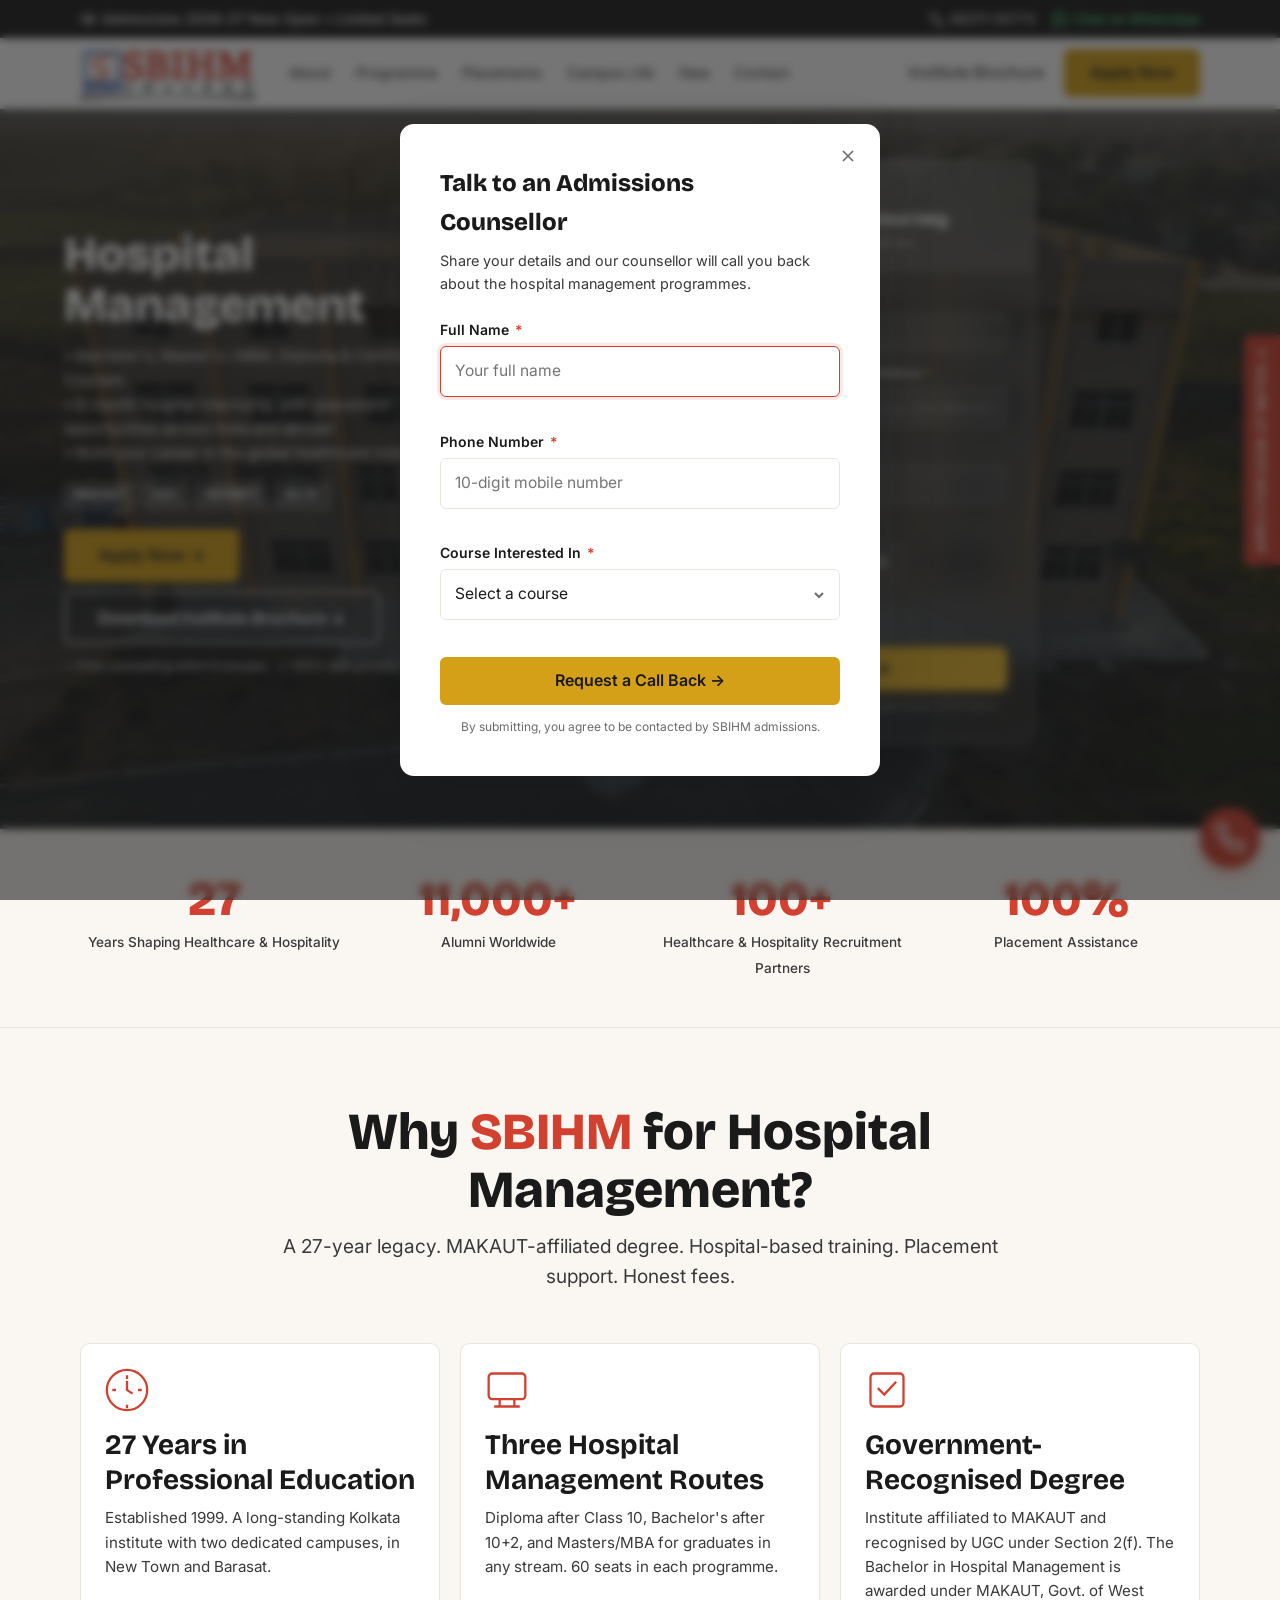
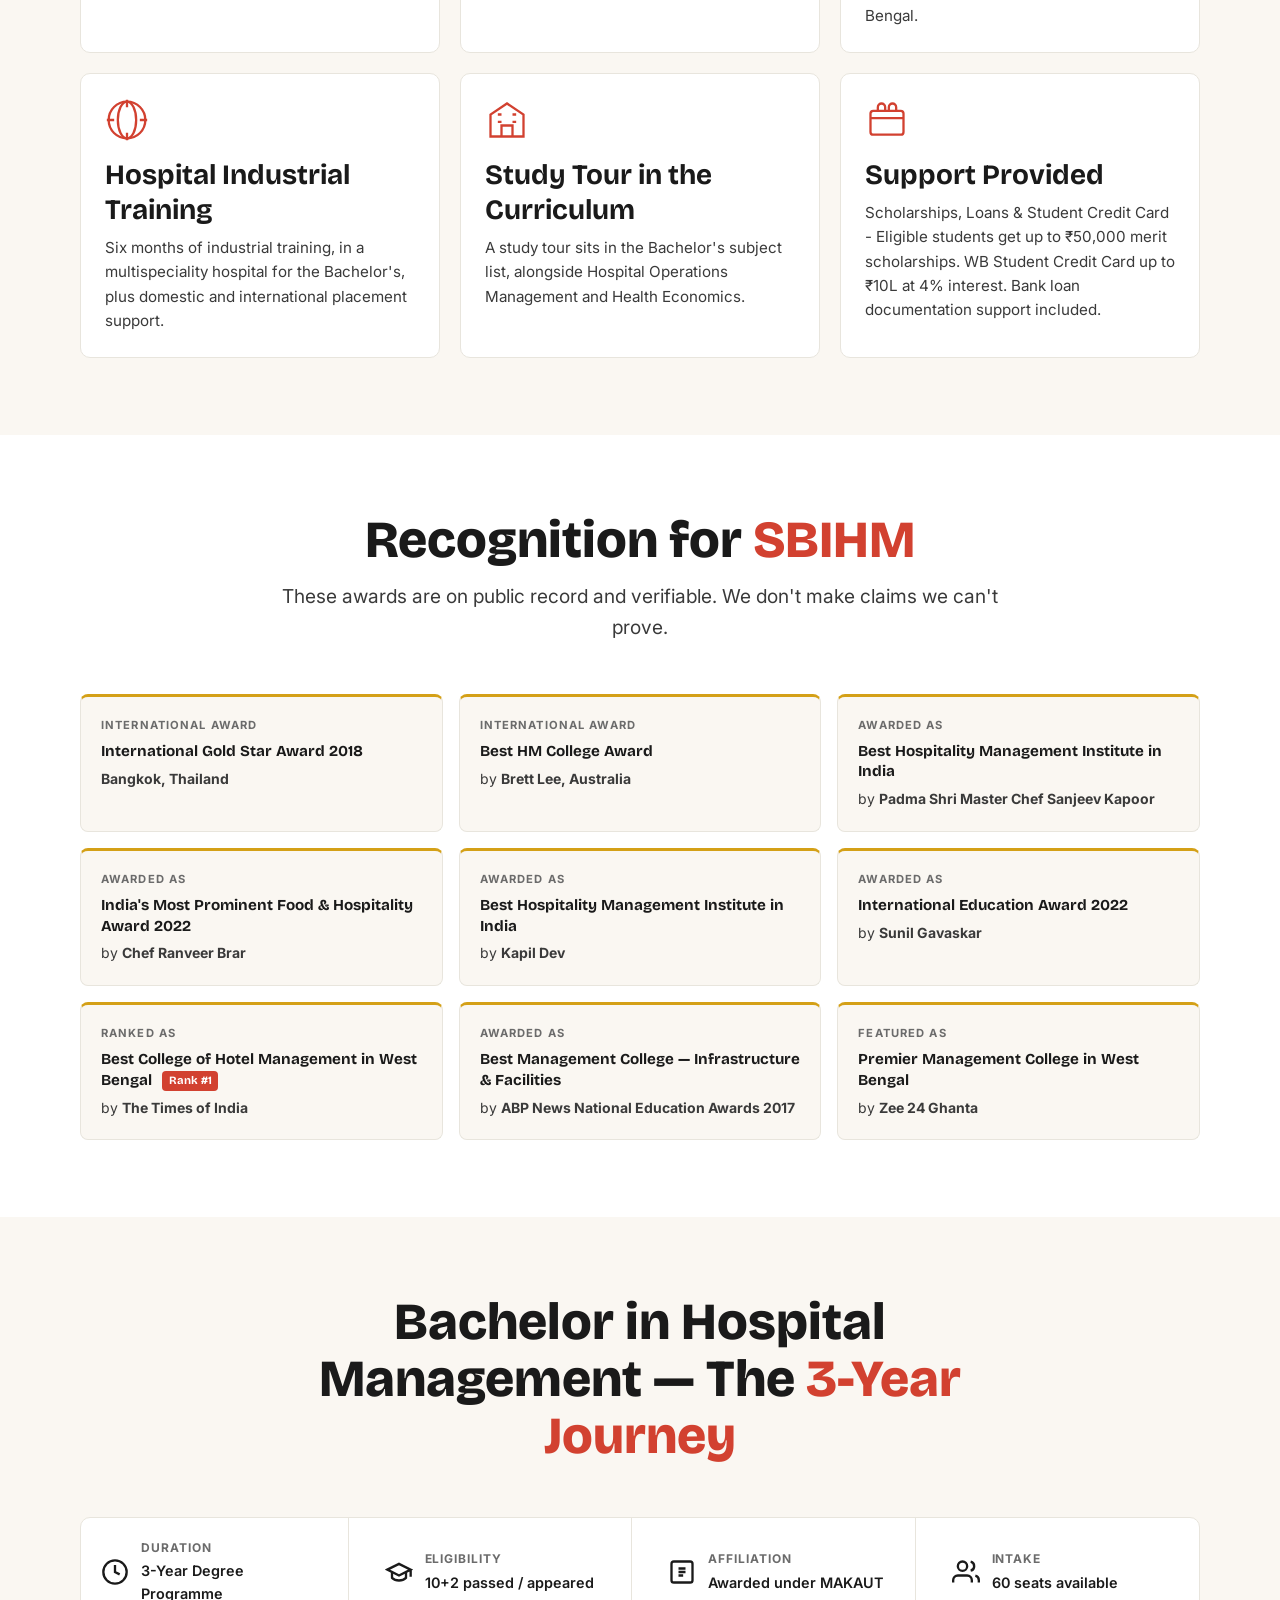
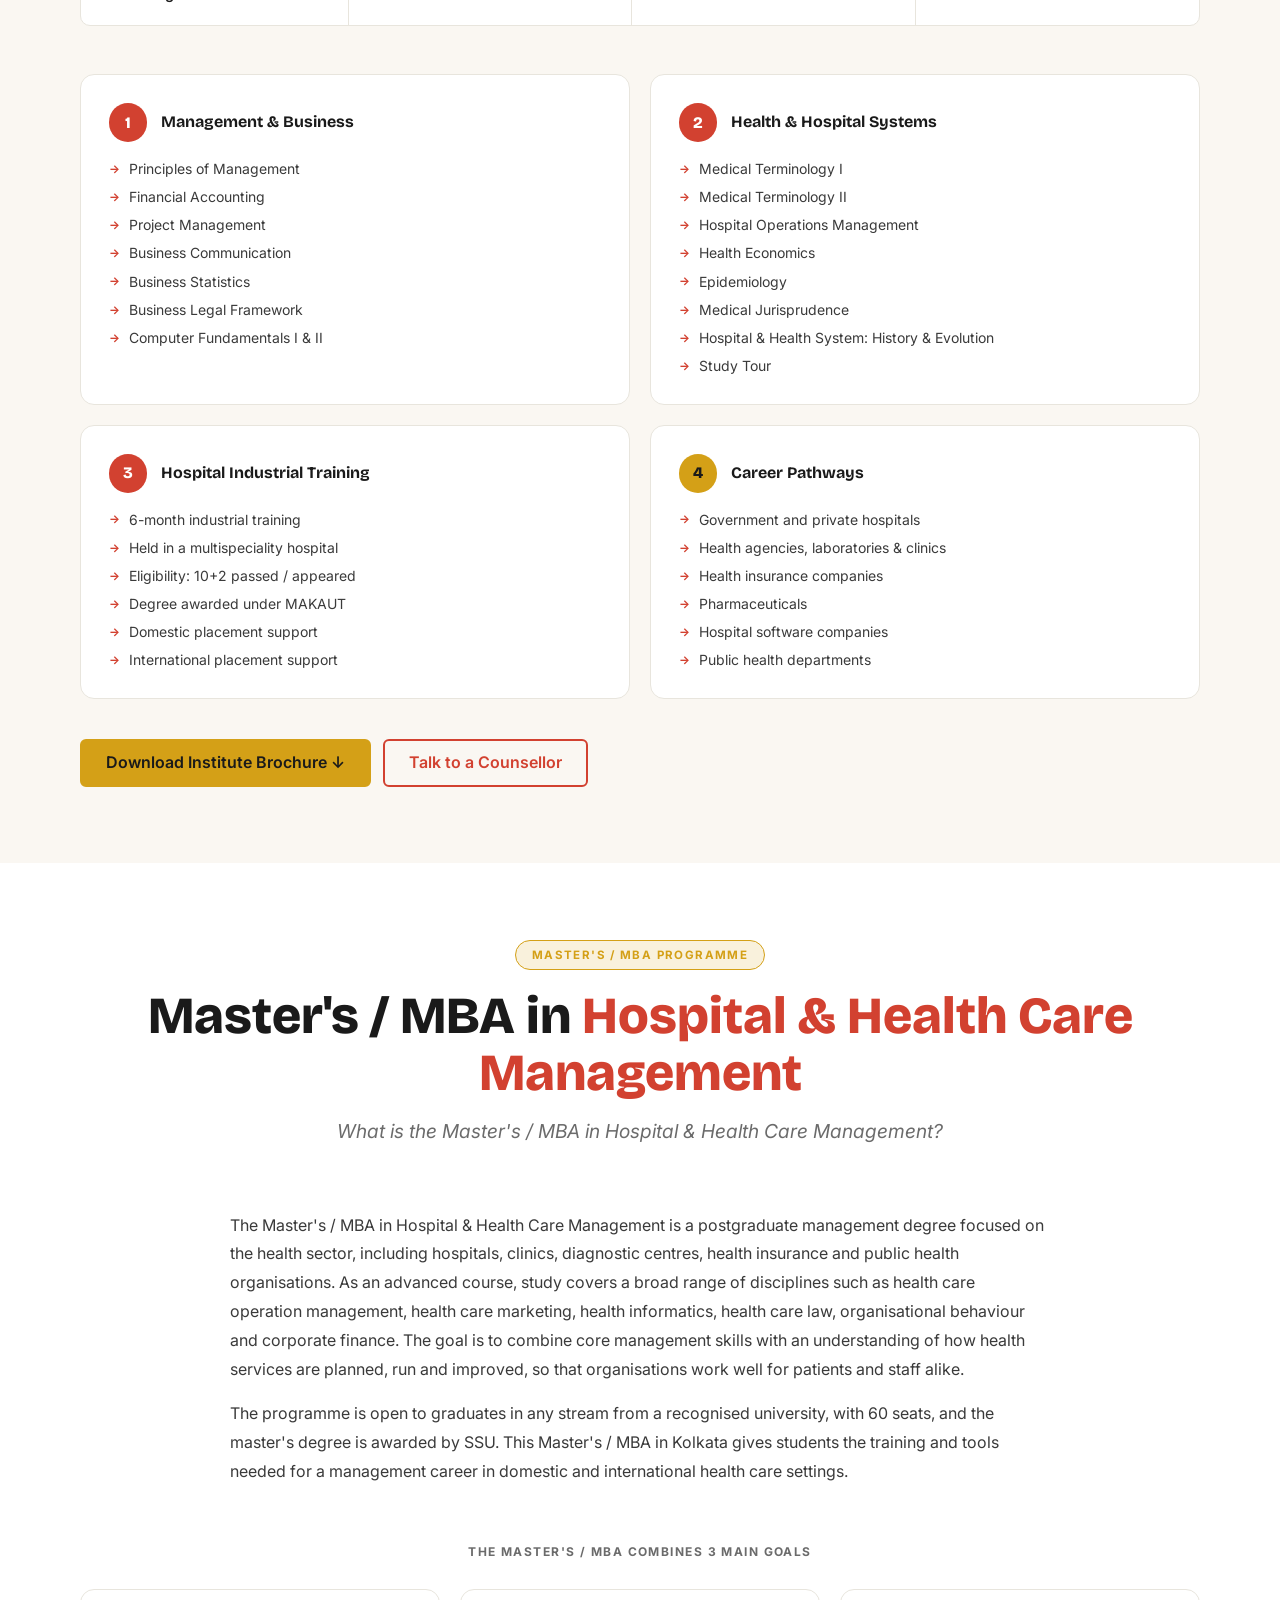
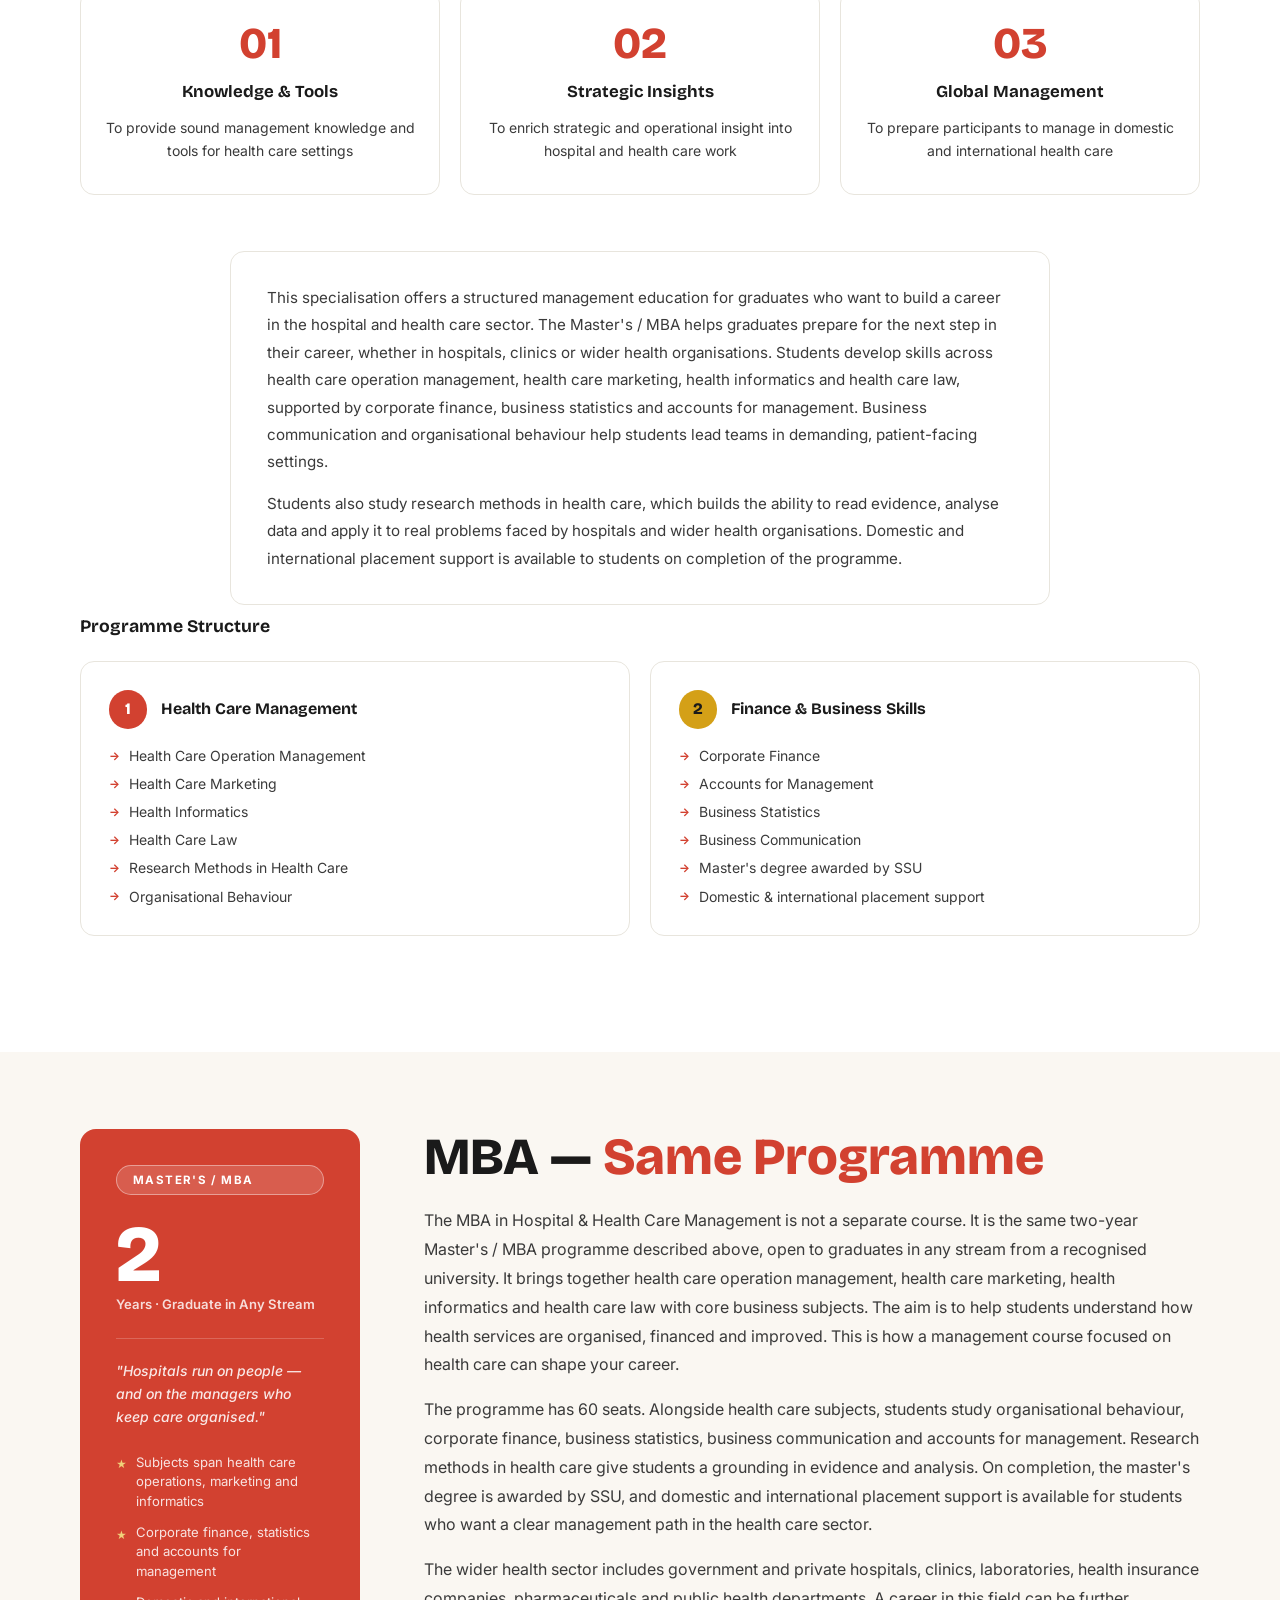
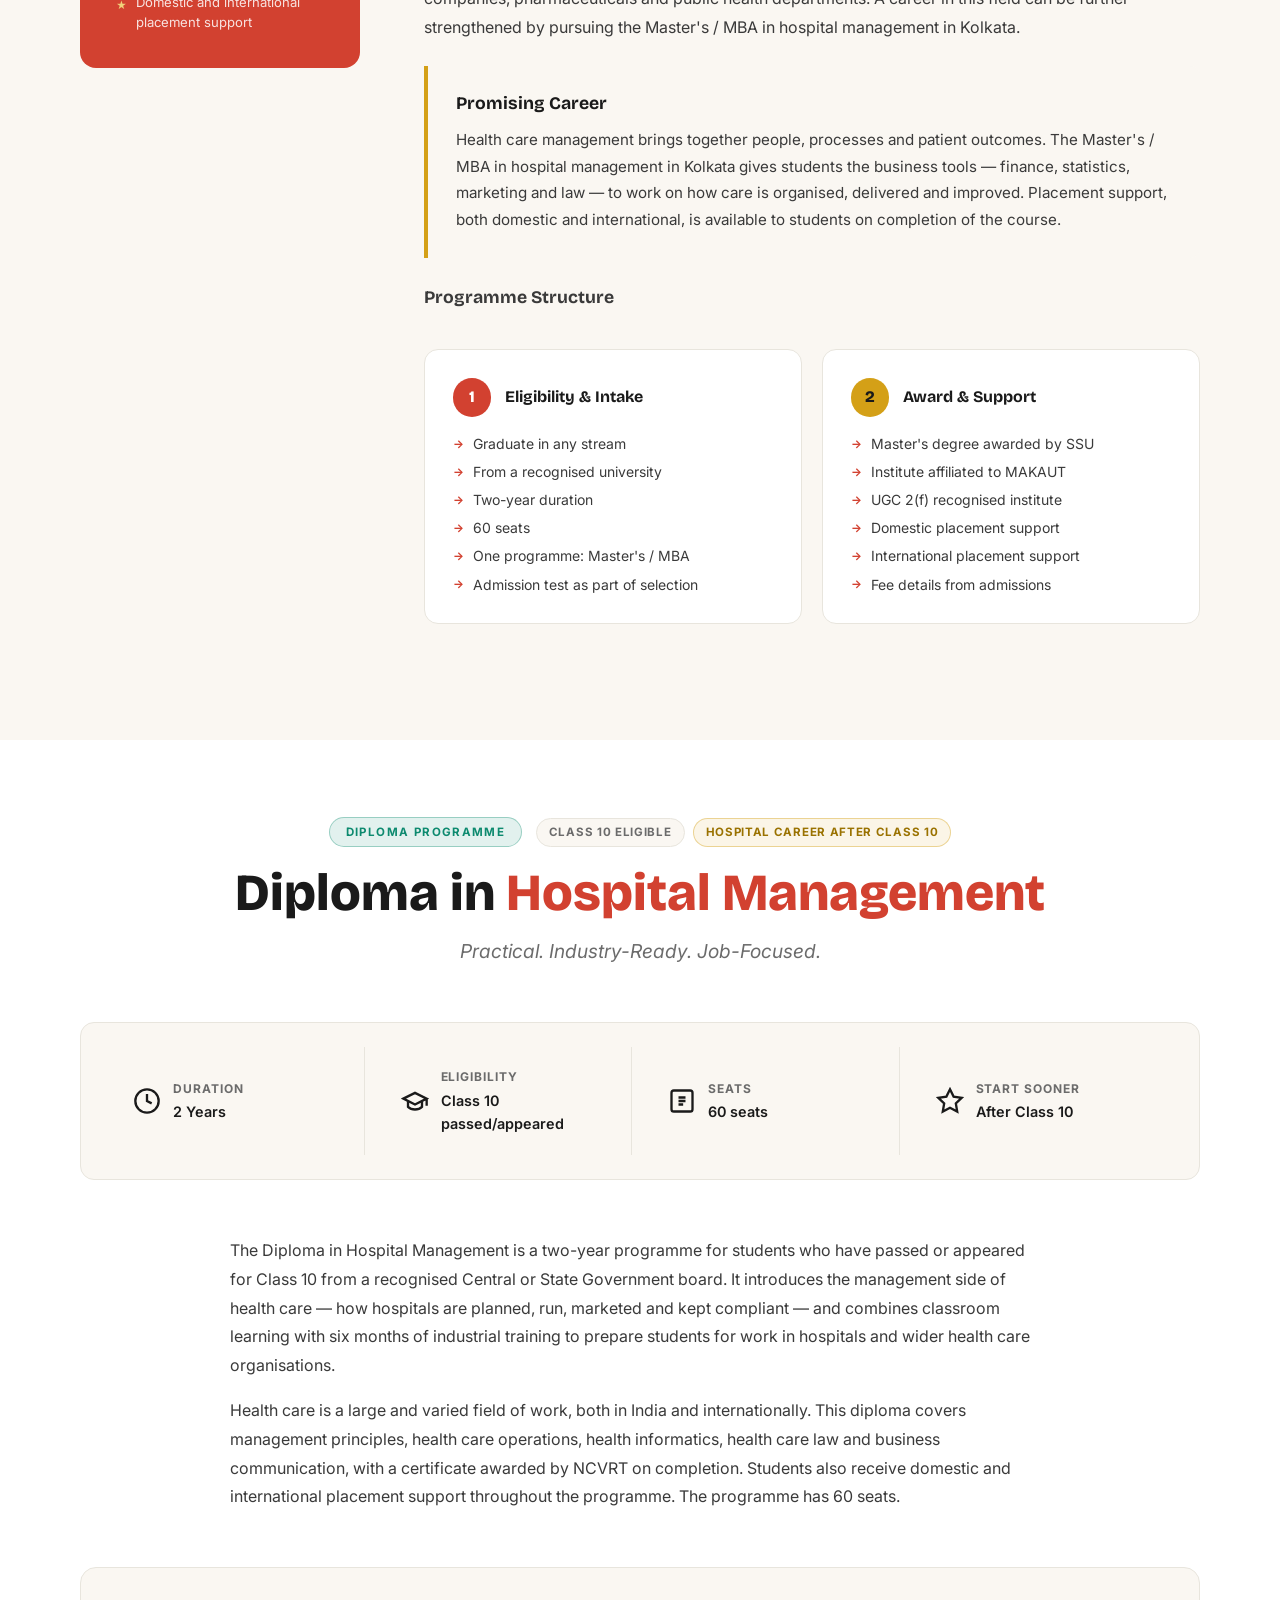
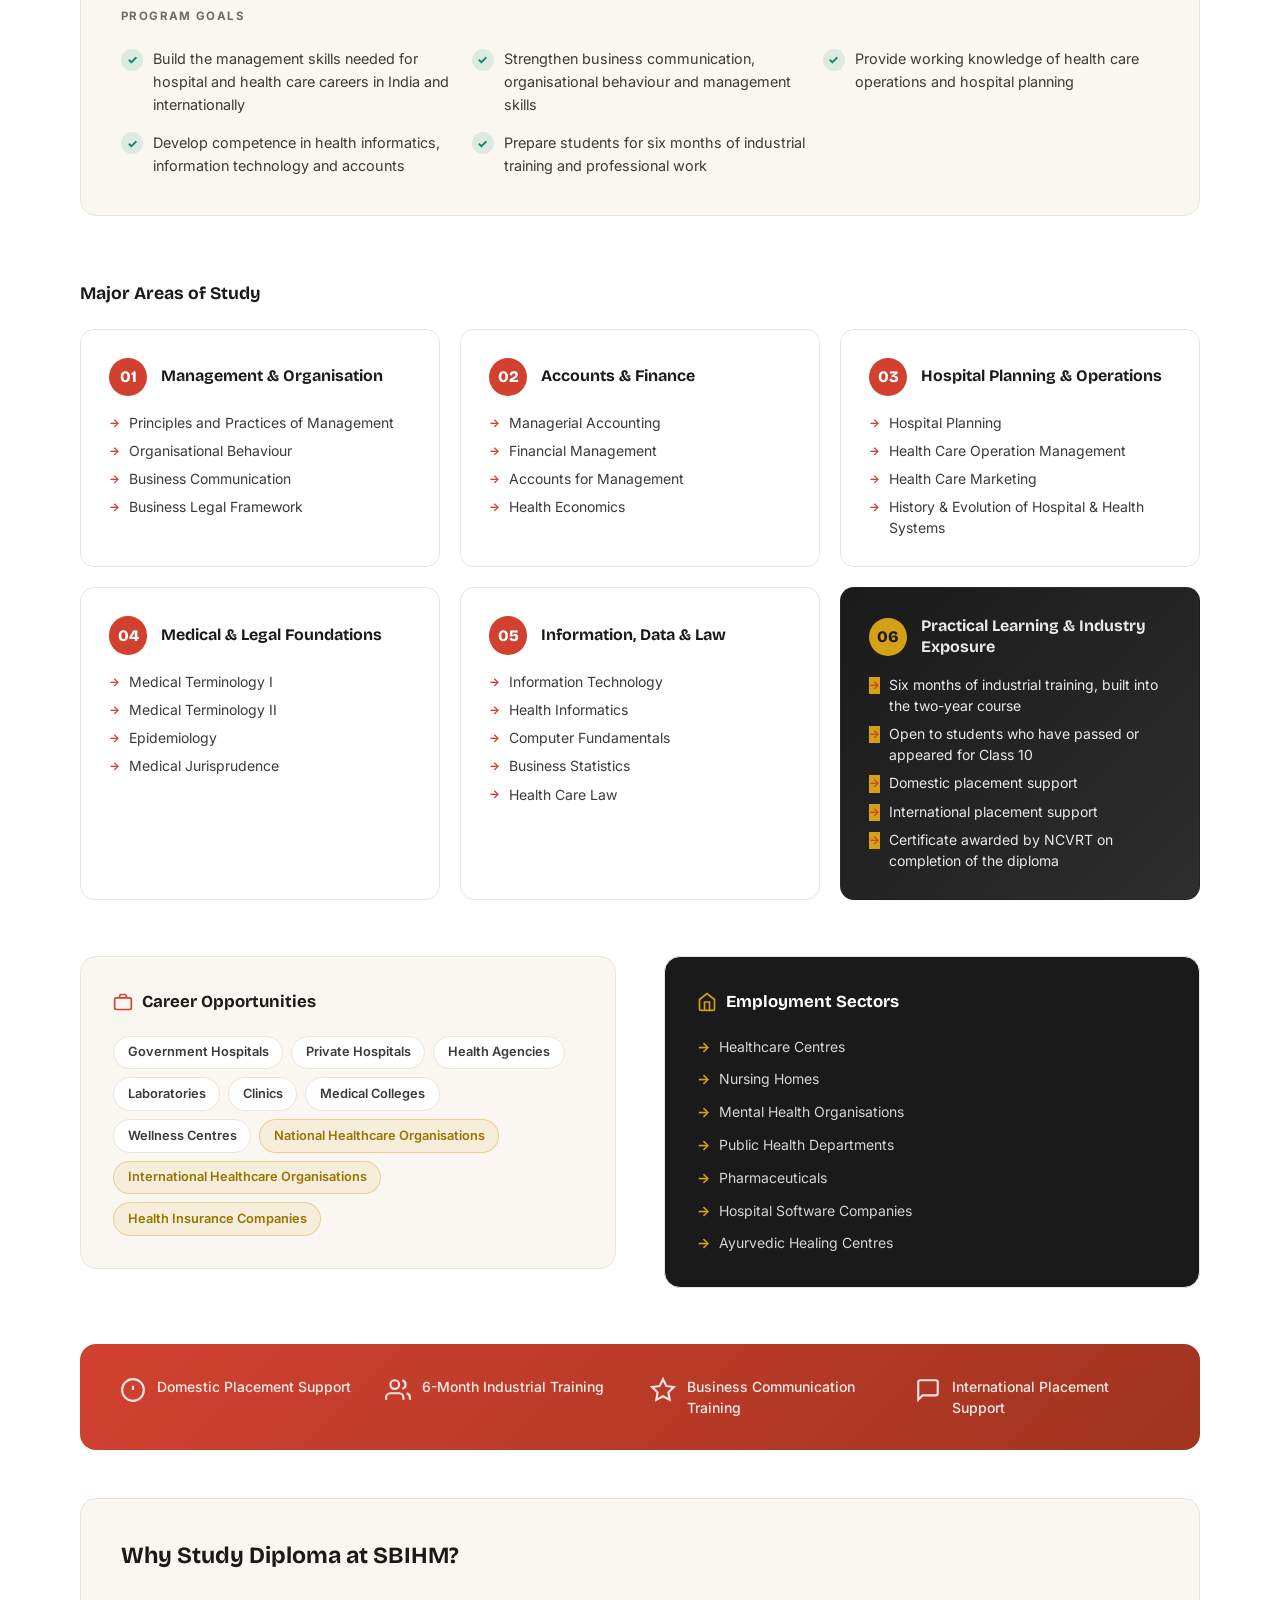
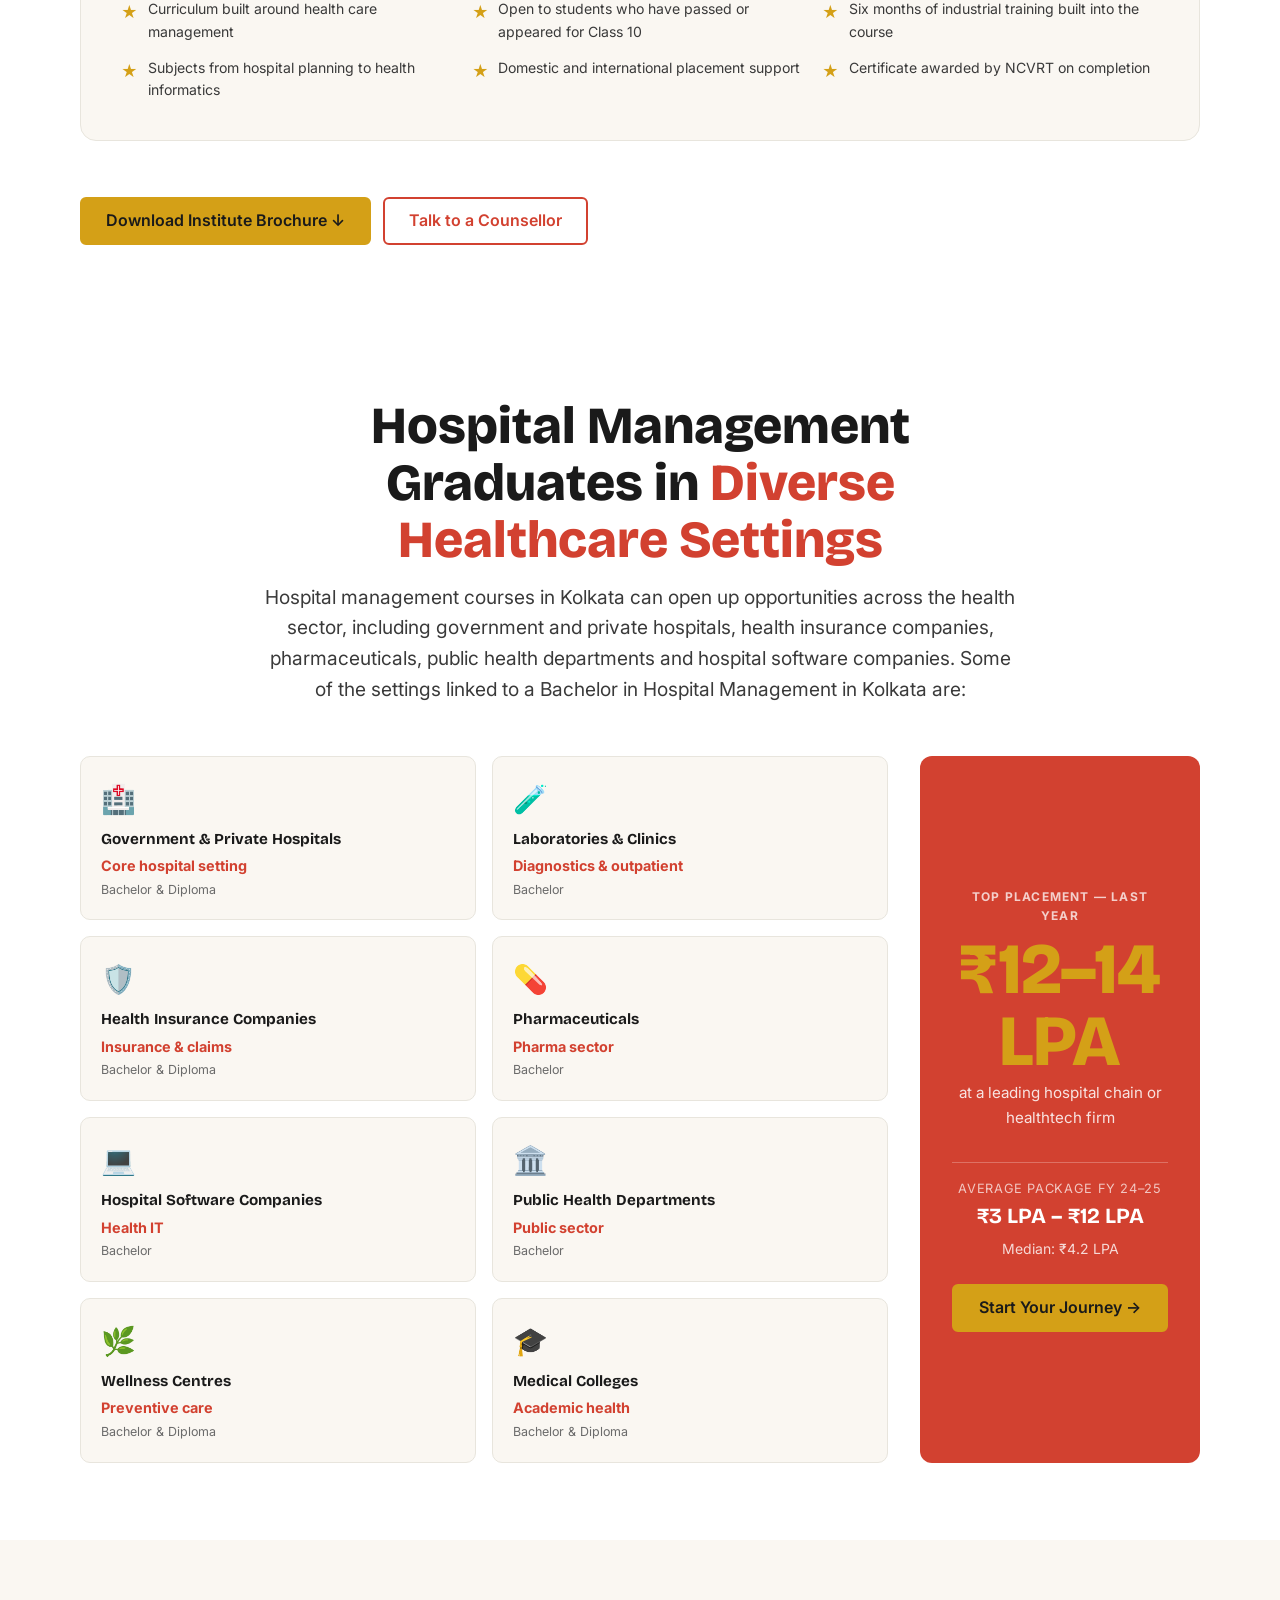
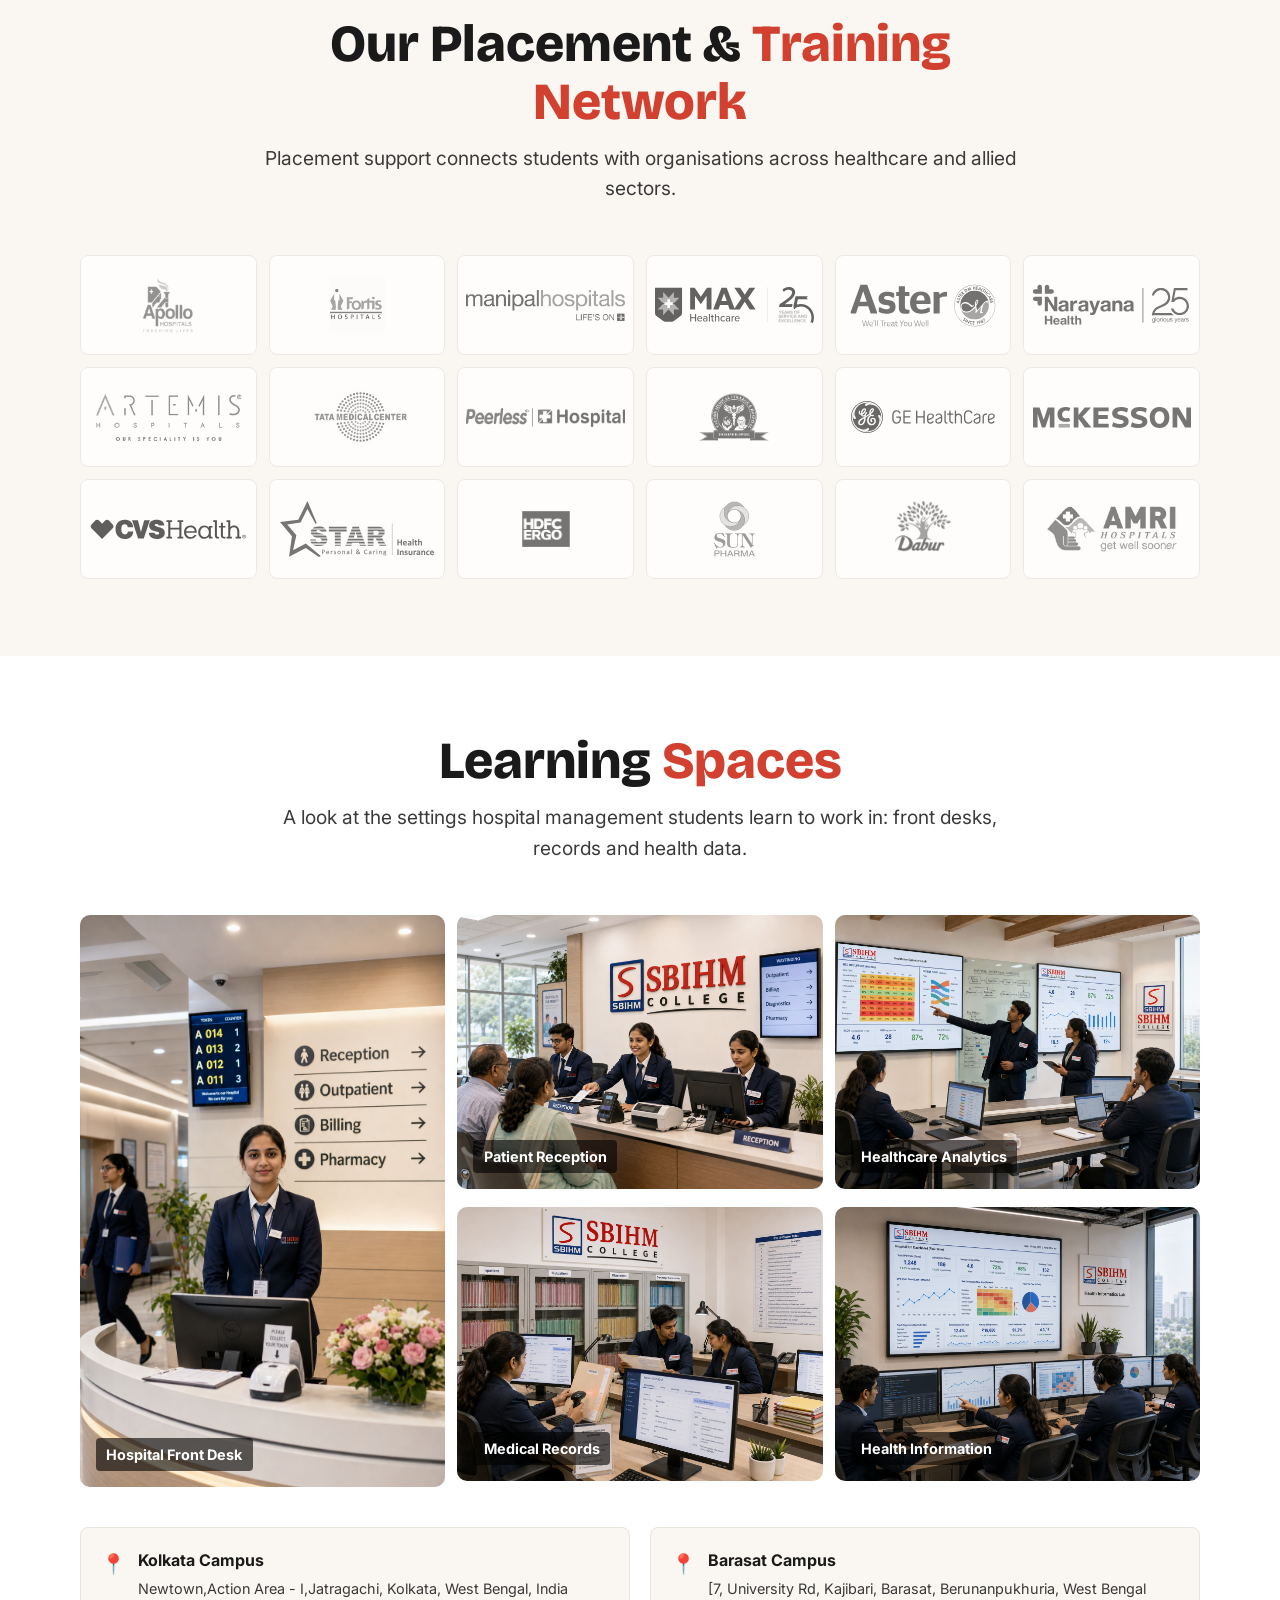
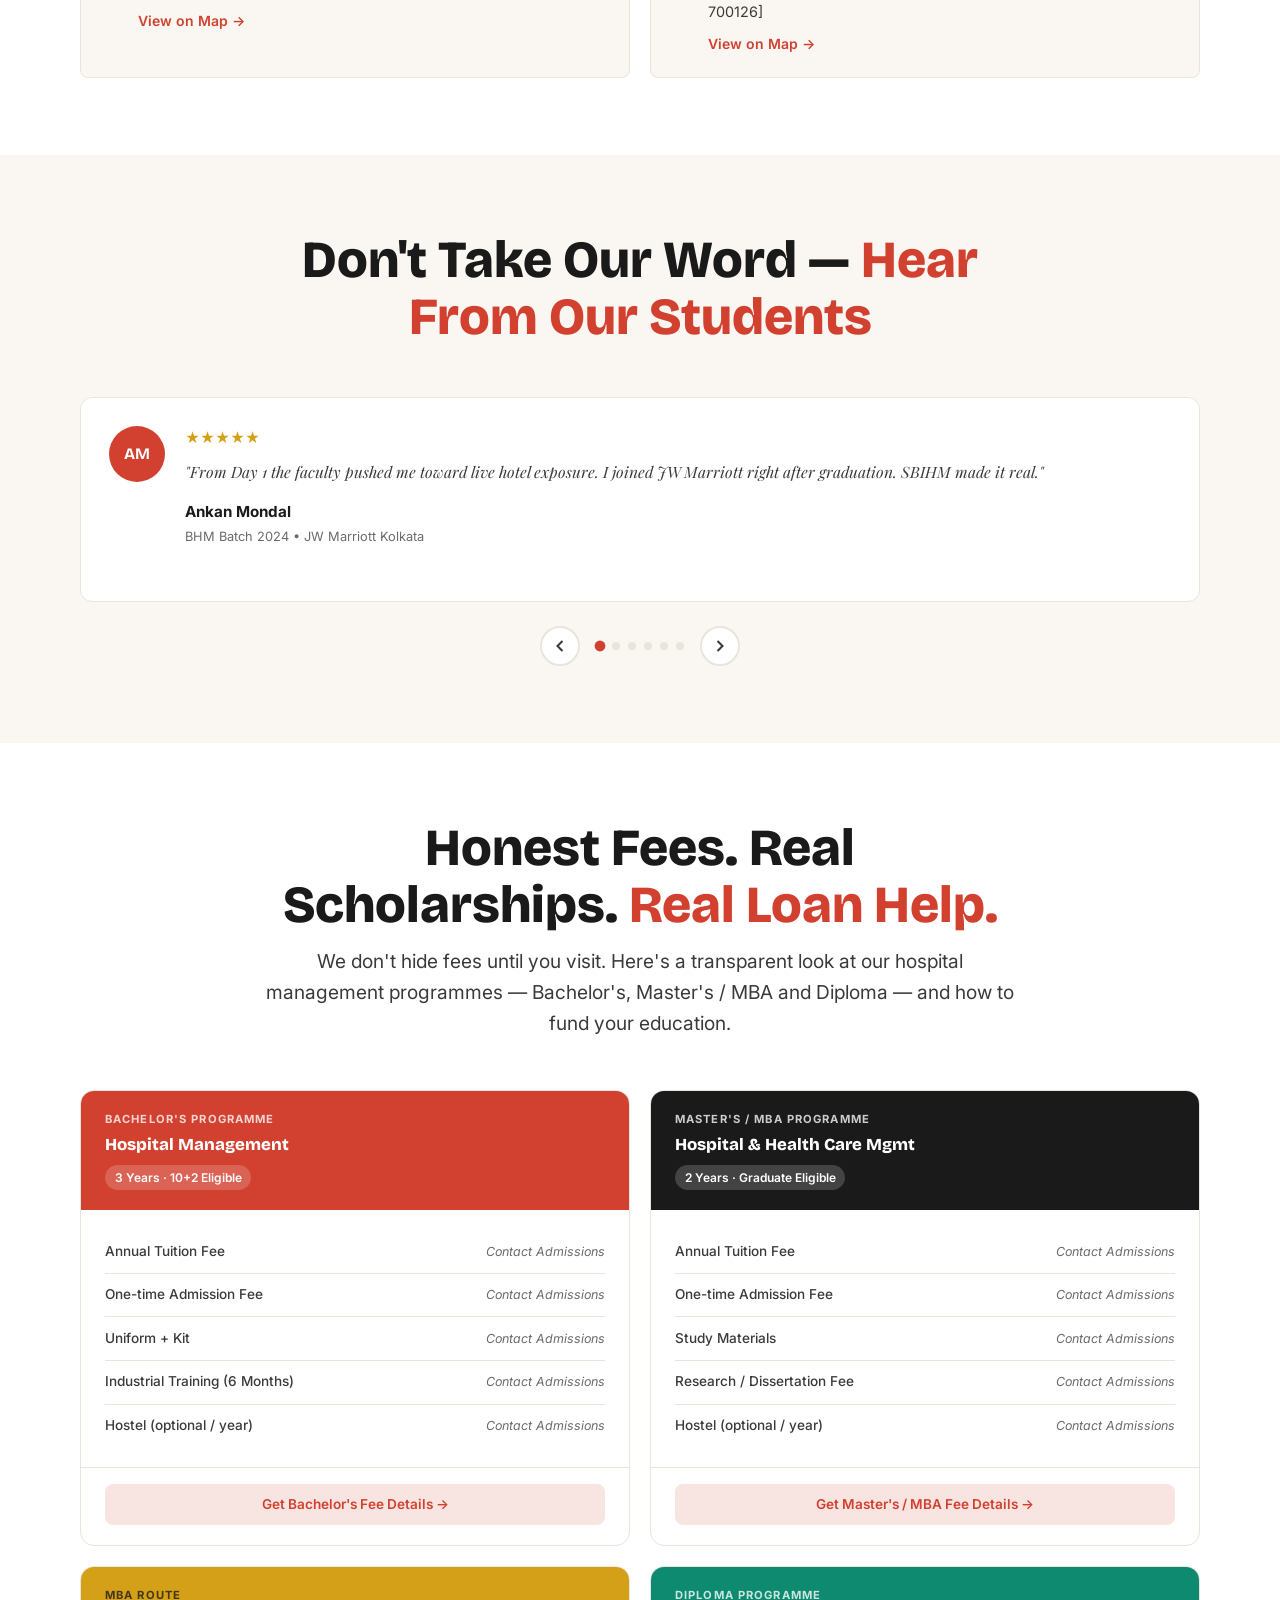
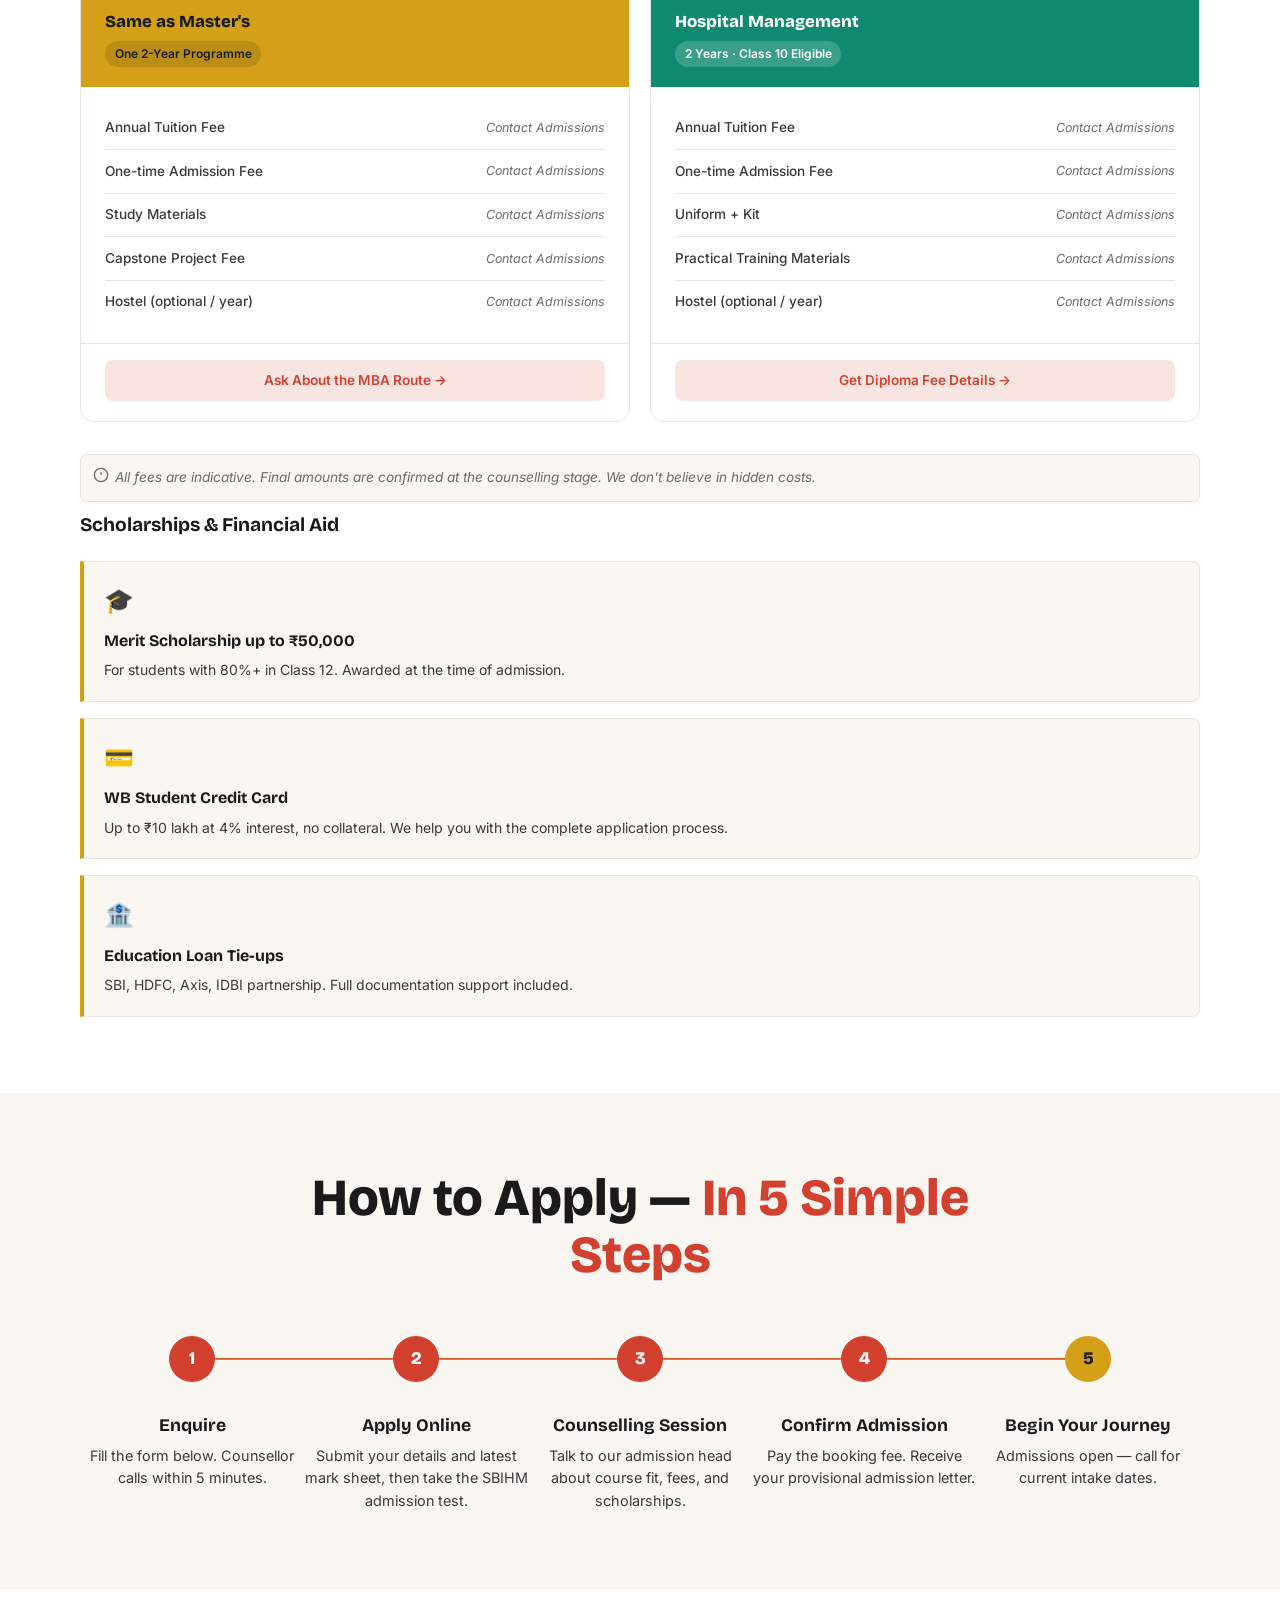
==== index.html @ 8b2ad873 "First Commit" ====
<!DOCTYPE html>
<html lang="en">

<head>
  <meta charset="UTF-8">
  <meta name="viewport" content="width=device-width, initial-scale=1.0">

  <!-- Meta Pixel Code -->
  <script>
    !function (f, b, e, v, n, t, s) {
      if (f.fbq) return; n = f.fbq = function () {
        n.callMethod ?
        n.callMethod.apply(n, arguments) : n.queue.push(arguments)
      };
      if (!f._fbq) f._fbq = n; n.push = n; n.loaded = !0; n.version = '2.0';
      n.queue = []; t = b.createElement(e); t.async = !0;
      t.src = v; s = b.getElementsByTagName(e)[0];
      s.parentNode.insertBefore(t, s)
    }(window, document, 'script',
      'https://connect.facebook.net/en_US/fbevents.js');
    fbq('init', '1470039681540935');
    fbq('track', 'PageView');
  </script>
  <noscript><img height="1" width="1" style="display:none"
      src="https://www.facebook.com/tr?id=1470039681540935&ev=PageView&noscript=1" /></noscript>
  <!-- End Meta Pixel Code -->


  <!-- Google tag (gtag.js) -->
  <script async src="https://www.googletagmanager.com/gtag/js?id=AW-666646382"></script>
  <script>
    window.dataLayer = window.dataLayer || [];
    function gtag() { dataLayer.push(arguments); }
    gtag('js', new Date());

    gtag('config', 'AW-666646382');		
  </script>

  <title>Bachelor in Hospital Management in Kolkata — SBIHM | Admissions 2026-27</title>
  <meta name="description"
    content="Apply for SBIHM's 3-year Bachelor in Hospital Management in Kolkata, awarded under MAKAUT. 6-month industrial training in a multispeciality hospital. Diploma and Masters/MBA in Hospital &amp; Health Care Management also open. Placement support.">
  <meta name="robots" content="index, follow, max-image-preview:large">
  <link rel="canonical" href="https://hospitalmanagement.sbihm.in/">

  <!-- Open Graph -->
  <meta property="og:title" content="Bachelor in Hospital Management — SBIHM Kolkata | Admissions 2026-27">
  <meta property="og:description"
    content="Build a healthcare management career with SBIHM's MAKAUT-affiliated hospital management programme. Hospital training. Placement support.">
  <meta property="og:image" content="https://hospitalmanagement.sbihm.in/assets/images/sbihm-og-1200x630.jpg">
  <meta property="og:url" content="https://hospitalmanagement.sbihm.in/">
  <meta property="og:type" content="website">
  <meta name="twitter:card" content="summary_large_image">

  <!-- Google Fonts -->
  <link rel="preconnect" href="https://fonts.googleapis.com">
  <link rel="preconnect" href="https://fonts.gstatic.com" crossorigin>
  <link
    href="https://fonts.googleapis.com/css2?family=Playfair+Display:wght@600;700;800&family=Inter:wght@400;500;600;700&family=Bricolage+Grotesque:opsz,wght@12..96,600;12..96,700;12..96,800&display=swap"
    rel="stylesheet">

  <!-- Preload hero image -->
  <link rel="preload" as="image" href="assets/hero-student.jpg">

  <!-- Google Tag Manager - PASTE GTM ID FROM PLAN D BEFORE GO-LIVE -->
  <!-- <script>(function(w,d,s,l,i){w[l]=w[l]||[];w[l].push({'gtm.start':new Date().getTime(),event:'gtm.js'});var f=d.getElementsByTagName(s)[0],j=d.createElement(s),dl=l!='dataLayer'?'&l='+l:'';j.async=true;j.src='https://www.googletagmanager.com/gtm.js?id='+i+dl;f.parentNode.insertBefore(j,f);})(window,document,'script','dataLayer','GTM-XXXXXXX');</script> -->

  <!-- Meta Pixel - PASTE PIXEL ID FROM PLAN D BEFORE GO-LIVE -->
  <!-- <script>!function(f,b,e,v,n,t,s){...}('XXXXXXXXXXXXXXX');</script> -->

  <!-- Google Ads conversion tag - PASTE CONVERSION ID -->
  <!-- <script async src="https://www.googletagmanager.com/gtag/js?id=AW-XXXXXXXXX"></script> -->

  <link rel="stylesheet" href="styles.css">

  <!-- Critical CSS inlined for hero -->
  <style>
    :root {
      --sbihm-red: #D24130;
      --sbihm-red-dark: #A0341F;
      --sbihm-red-soft: #F8E5E1;
      --sbihm-black: #1A1A1A;
      --sbihm-charcoal: #3A3A3A;
      --sbihm-gold: #D4A017;
      --sbihm-gold-light: #F0D17A;
      --sbihm-cream: #FAF7F2;
      --sbihm-paper: #FFFFFF;
      --sbihm-line: #E8E5DD;
      --sbihm-mute: #6B6B6B;
      --sbihm-success: #2E7D32;
      --sbihm-shadow: 0 8px 30px rgba(26, 26, 26, 0.08);
      --sbihm-shadow-lg: 0 20px 60px rgba(26, 26, 26, 0.12);
      --font-display: 'Bricolage Grotesque', 'Playfair Display', Georgia, serif;
      --font-serif: 'Playfair Display', Georgia, serif;
      --font-body: 'Inter', -apple-system, BlinkMacSystemFont, sans-serif;
      --fs-h1: clamp(2.5rem, 5vw + 1rem, 5rem);
      --fs-h2: clamp(2rem, 3vw + 1rem, 3.25rem);
      --fs-h3: clamp(1.4rem, 1.5vw + 0.8rem, 1.75rem);
      --fs-lead: clamp(1.05rem, 0.5vw + 0.95rem, 1.2rem);
      --fs-body: 1rem;
      --fs-small: 0.875rem;
    }

    *,
    *::before,
    *::after {
      box-sizing: border-box;
      margin: 0;
      padding: 0;
    }

    body {
      font-family: var(--font-body);
      color: var(--sbihm-black);
      background: var(--sbihm-paper);
      line-height: 1.6;
    }

    .hero {
      min-height: 80vh;
      background: var(--sbihm-black);
    }
  </style>
</head>

<body>
  <!-- Google Tag Manager (noscript) -->
  <noscript><iframe src="https://www.googletagmanager.com/ns.html?id=GTM-5KFQNGBB" height="0" width="0"
      style="display:none;visibility:hidden"></iframe></noscript>
  <!-- End Google Tag Manager (noscript) -->

  <!-- Google Tag Manager (noscript) -->
  <!-- <noscript><iframe src="https://www.googletagmanager.com/ns.html?id=GTM-XXXXXXX" height="0" width="0" style="display:none;visibility:hidden"></iframe></noscript> -->

  <!-- Skip to content (accessibility) -->
  <a href="#main-content" class="skip-link">Skip to main content</a>

  <!-- Success Notification Toast -->
  <div class="success-toast" id="hero-form-success" role="alert" aria-live="assertive" hidden>
    <div class="success-toast__icon" aria-hidden="true">
      <svg viewBox="0 0 24 24" fill="none" stroke="currentColor" stroke-width="2.5" width="28" height="28">
        <circle cx="12" cy="12" r="10" />
        <path d="M9 12l2 2 4-4" />
      </svg>
    </div>
    <div class="success-toast__content">
      <h3 class="success-toast__title">Application Received!</h3>
      <p class="success-toast__text">Our counsellor will reach out to you within 5 minutes. Check your WhatsApp for
        updates.</p>
    </div>
    <button class="success-toast__close" id="toast-close-btn" aria-label="Dismiss notification">
      <svg viewBox="0 0 24 24" fill="none" stroke="currentColor" stroke-width="2" width="18" height="18">
        <line x1="18" y1="6" x2="6" y2="18" />
        <line x1="6" y1="6" x2="18" y2="18" />
      </svg>
    </button>
    <div class="success-toast__progress" aria-hidden="true"></div>
  </div>

  <!-- ===== SECTION 1: Top Utility Bar ===== -->
  <div class="utility-bar" role="banner" aria-label="Admissions announcement">
    <div class="utility-bar__inner">
      <span class="utility-bar__announce">
        <svg class="icon icon--sm" aria-hidden="true" viewBox="0 0 24 24" fill="none" stroke="currentColor"
          stroke-width="2">
          <path d="M22 10v6M2 10l10-5 10 5-10 5z" />
          <path d="M6 12v5c3 3 9 3 12 0v-5" />
        </svg>
        Admissions 2026–27 Now Open &bull; Limited Seats
      </span>
      <div class="utility-bar__contact">
        <a href="tel:+919831100773" class="utility-bar__link" aria-label="Call SBIHM admissions"
          data-track="phone_click">
          <svg class="icon icon--sm" aria-hidden="true" viewBox="0 0 24 24" fill="none" stroke="currentColor"
            stroke-width="2">
            <path
              d="M22 16.92v3a2 2 0 01-2.18 2 19.79 19.79 0 01-8.63-3.07 19.5 19.5 0 01-6-6 19.79 19.79 0 01-3.07-8.67A2 2 0 014.11 2h3a2 2 0 012 1.72c.127.96.361 1.903.7 2.81a2 2 0 01-.45 2.11L8.09 9.91a16 16 0 006 6l1.27-1.27a2 2 0 012.11-.45c.907.339 1.85.573 2.81.7A2 2 0 0122 16.92z" />
          </svg>
          98311 00773
        </a>
        <a href="https://wa.me/919831100773" class="utility-bar__link utility-bar__whatsapp" target="_blank"
          rel="noopener noreferrer" aria-label="Chat on WhatsApp" data-track="whatsapp_click">
          <svg class="icon icon--sm" aria-hidden="true" viewBox="0 0 24 24" fill="currentColor">
            <path
              d="M17.472 14.382c-.297-.149-1.758-.867-2.03-.967-.273-.099-.471-.148-.67.15-.197.297-.767.966-.94 1.164-.173.199-.347.223-.644.075-.297-.15-1.255-.463-2.39-1.475-.883-.788-1.48-1.761-1.653-2.059-.173-.297-.018-.458.13-.606.134-.133.298-.347.446-.52.149-.174.198-.298.298-.497.099-.198.05-.371-.025-.52-.075-.149-.669-1.612-.916-2.207-.242-.579-.487-.5-.669-.51-.173-.008-.371-.01-.57-.01-.198 0-.52.074-.792.372-.272.297-1.04 1.016-1.04 2.479 0 1.462 1.065 2.875 1.213 3.074.149.198 2.096 3.2 5.077 4.487.709.306 1.262.489 1.694.625.712.227 1.36.195 1.871.118.571-.085 1.758-.719 2.006-1.413.248-.694.248-1.289.173-1.413-.074-.124-.272-.198-.57-.347m-5.421 7.403h-.004a9.87 9.87 0 01-5.031-1.378l-.361-.214-3.741.982.998-3.648-.235-.374a9.86 9.86 0 01-1.51-5.26c.001-5.45 4.436-9.884 9.888-9.884 2.64 0 5.122 1.03 6.988 2.898a9.825 9.825 0 012.893 6.994c-.003 5.45-4.437 9.884-9.885 9.884m8.413-18.297A11.815 11.815 0 0012.05 0C5.495 0 .16 5.335.157 11.892c0 2.096.547 4.142 1.588 5.945L.057 24l6.305-1.654a11.882 11.882 0 005.683 1.448h.005c6.554 0 11.89-5.335 11.893-11.893a11.821 11.821 0 00-3.48-8.413z" />
          </svg>
          Chat on WhatsApp
        </a>
      </div>
    </div>
  </div>

  <!-- ===== SECTION 2: Sticky Main Header ===== -->
  <header class="site-header" id="site-header" role="banner">
    <div class="site-header__inner">
      <a href="#" class="site-header__logo" aria-label="SBIHM Home">
        <!-- Replace with actual logo: assets/sbihm-logo.png -->
        <img src="assets/images/sbihm-logo.jpg" alt="SBIHM — Subhas Bose Institute of Hotel Management, Kolkata"
          width="200" height="52" loading="eager">
      </a>
      <nav class="site-nav" id="site-nav" aria-label="Main navigation">
        <ul class="site-nav__list" role="list">
          <li><a href="#about" class="site-nav__link">About</a></li>
          <li><a href="#programme" class="site-nav__link">Programme</a></li>
          <li><a href="#placements" class="site-nav__link">Placements</a></li>
          <li><a href="#campus" class="site-nav__link">Campus Life</a></li>
          <li><a href="#fees" class="site-nav__link">Fees</a></li>
          <li><a href="#apply" class="site-nav__link">Contact</a></li>
        </ul>
      </nav>
      <div class="site-header__actions">
        <button class="btn btn--text" id="brochure-trigger" aria-haspopup="dialog">Institute Brochure</button>
        <a href="#hero-form-container" class="btn btn--gold" data-track="apply_cta_click" data-cta-location="header">Apply Now</a>
      </div>
      <button class="hamburger" id="hamburger" aria-expanded="false" aria-controls="mobile-drawer"
        aria-label="Open navigation menu">
        <span class="hamburger__bar"></span>
        <span class="hamburger__bar"></span>
        <span class="hamburger__bar"></span>
      </button>
    </div>
  </header>

  <!-- Mobile Nav Drawer -->
  <div class="mobile-drawer" id="mobile-drawer" aria-hidden="true" role="dialog" aria-label="Navigation menu">
    <div class="mobile-drawer__backdrop" id="drawer-backdrop"></div>
    <div class="mobile-drawer__panel">
      <button class="mobile-drawer__close" id="drawer-close" aria-label="Close navigation menu">
        <svg viewBox="0 0 24 24" fill="none" stroke="currentColor" stroke-width="2" width="24" height="24"
          aria-hidden="true">
          <line x1="18" y1="6" x2="6" y2="18" />
          <line x1="6" y1="6" x2="18" y2="18" />
        </svg>
      </button>
      <nav aria-label="Mobile navigation">
        <ul class="mobile-drawer__list" role="list">
          <li><a href="#about" class="mobile-drawer__link">About</a></li>
          <li><a href="#programme" class="mobile-drawer__link">Programme</a></li>
          <li><a href="#placements" class="mobile-drawer__link">Placements</a></li>
          <li><a href="#campus" class="mobile-drawer__link">Campus Life</a></li>
          <li><a href="#fees" class="mobile-drawer__link">Fees</a></li>
          <li><a href="#apply" class="mobile-drawer__link">Contact</a></li>
        </ul>
      </nav>
      <div class="mobile-drawer__ctas">
        <button class="btn btn--outline-red btn--full" id="brochure-trigger-mobile">Download Institute Brochure</button>
        <a href="#hero-form-container" class="btn btn--gold btn--full" data-track="apply_cta_click"
          data-cta-location="mobile-drawer">Apply Now — 2026 Batch</a>
      </div>
    </div>
  </div>

  <!-- ===== SECTION 3: Floating Side CTA (desktop) ===== -->
  <a href="#hero-form-container" class="side-cta" aria-label="Apply for the 2026–27 batch" data-track="apply_cta_click"
    data-cta-location="side-pill">
    <span>Apply for 2026–27 Batch →</span>
  </a>

  <!-- Mobile bottom CTA bar -->
  <div class="mobile-bottom-cta" role="complementary" aria-label="Apply now">
    <a href="#hero-form-container" class="mobile-bottom-cta__link" data-track="apply_cta_click" data-cta-location="mobile-bottom-bar">
      Apply Now — 2026 Batch
    </a>
  </div>

  <!-- ===== SECTION 4: Call Floating Button ===== -->
  <a href="tel:+919831100773" class="whatsapp-fab" aria-label="Call our counsellor" data-track="call_click">
    <svg class="whatsapp-fab__icon" viewBox="0 0 24 24" fill="none" stroke="white" stroke-width="2" aria-hidden="true">
      <path
        d="M22 16.92v3a2 2 0 01-2.18 2 19.79 19.79 0 01-8.63-3.07 19.5 19.5 0 01-6-6 19.79 19.79 0 01-3.07-8.67A2 2 0 014.11 2h3a2 2 0 012 1.72c.127.96.361 1.903.7 2.81a2 2 0 01-.45 2.11L8.09 9.91a16 16 0 006 6l1.27-1.27a2 2 0 012.11-.45c.907.339 1.85.573 2.81.7A2 2 0 0122 16.92z" />
    </svg>
    <span class="whatsapp-fab__tooltip">Call our counsellor</span>
  </a>

  <!-- ===== MAIN CONTENT ===== -->
  <main id="main-content">

    <!-- ===== SECTION 5: HERO ===== -->
    <section class="hero" aria-labelledby="hero-headline">
      <div class="hero__inner">
        <div class="hero__content">
          <h1 class="hero__headline" id="hero-headline">
            Hospital Management
          </h1>
          <p class="hero__sub">
            &bull; Bachelor's, Master's / MBA, Diploma &amp; Certificate Courses<br>
            &bull; 6-month hospital internship, with placement opportunities across India and abroad<br>
            &bull; Build your career in the global healthcare&nbsp;industry.
          </p>
          <div class="hero__badges" aria-label="Recognitions and accreditations">
            <span class="hero__badge">MAKAUT</span>
            <span class="hero__badge">UGC</span>
            <span class="hero__badge">NCHMCT</span>
            <span class="hero__badge">AICTE</span>
          </div>
          <div class="hero__ctas">
            <a href="#hero-form-container" class="btn btn--gold btn--large" data-track="apply_cta_click"
              data-cta-location="hero-primary">
              Apply Now →
            </a>
            <button class="btn btn--outline-white btn--large" id="brochure-trigger-hero">
              Download Institute Brochure ↓
            </button>
          </div>
          <p class="hero__trust-micro">
            <span>&#10003; Free counselling within 5 minutes</span>
            <span>&#10003; 100% data privacy</span>
          </p>
        </div>
        <div class="hero__visual">
          <!-- Replace with real SBIHM student photo in chef whites or hotel uniform -->
          <div class="hero__image-wrap">
            <div class="hero-form" id="hero-form-container">
              <div class="hero-form__header">
                <div class="hero-form__badge-strip">
                  <span class="hero-form__live-dot"></span>
                  <span>Admissions Open — 2026-27</span>
                </div>
                <h2 class="hero-form__title">Start Your Healthcare Journey</h2>
                <p class="hero-form__subtitle">Fill in your details. Our counsellor will call you.</p>
              </div>

              <form class="hero-form__body sbihm-lead-form" id="apply-form-hero" novalidate>
                <input type="hidden" name="landing_page" value="hospitalmanagement.sbihm.in">
                <!-- Course -->
                <div class="hero-form__group" id="field-course-hero">
                  <label for="hf-course" class="hero-form__label">Course Interested In <span
                      class="hero-form__req">*</span></label>
                  <div class="hero-form__input-wrap">
                    <select id="hf-course" name="course" class="hero-form__input" required>
                      <option value="" disabled selected>Select a course</option>
                      <option value="Bachelor in Hospital Management">Bachelor in Hospital Management</option>
                      <option value="Master's / MBA in Hospital &amp; Health Care Management">Master's / MBA in Hospital &amp; Health Care Management</option>
                      <option value="Diploma in Hospital Management">Diploma in Hospital Management</option>
                    </select>
                  </div>
                  <span class="hero-form__error" id="err-course-hero" role="alert" aria-live="polite"></span>
                </div>
                <!-- Full Name -->
                <div class="hero-form__group" id="field-fullname">
                  <label for="hf-fullname" class="hero-form__label">Full Name <span
                      class="hero-form__req">*</span></label>
                  <div class="hero-form__input-wrap">
                    <svg class="hero-form__field-icon" viewBox="0 0 24 24" fill="none" stroke="currentColor"
                      stroke-width="1.8" width="18" height="18" aria-hidden="true">
                      <path d="M20 21v-2a4 4 0 00-4-4H8a4 4 0 00-4 4v2" />
                      <circle cx="12" cy="7" r="4" />
                    </svg>
                    <input type="text" id="hf-fullname" name="name" class="hero-form__input"
                      placeholder="e.g. Arjun Sharma" required autocomplete="name">
                  </div>
                  <span class="hero-form__error" id="err-fullname" role="alert" aria-live="polite"></span>
                </div>

                <!-- Email -->
                <div class="hero-form__group" id="field-email-hero">
                  <label for="hf-email" class="hero-form__label">Email Address <span
                      class="hero-form__req">*</span></label>
                  <div class="hero-form__input-wrap">
                    <svg class="hero-form__field-icon" viewBox="0 0 24 24" fill="none" stroke="currentColor"
                      stroke-width="1.8" width="18" height="18" aria-hidden="true">
                      <rect x="2" y="4" width="20" height="16" rx="2" />
                      <path d="M22 7l-10 7L2 7" />
                    </svg>
                    <input type="email" id="hf-email" name="email" class="hero-form__input"
                      placeholder="e.g. arjun@email.com" required autocomplete="email">
                  </div>
                  <span class="hero-form__error" id="err-email" role="alert" aria-live="polite"></span>
                </div>

                <!-- Phone Number -->
                <div class="hero-form__group" id="field-phone-hero">
                  <label for="hf-phone" class="hero-form__label">Phone Number <span
                      class="hero-form__req">*</span></label>
                  <div class="hero-form__input-wrap hero-form__input-wrap--phone">
                    <span class="hero-form__phone-prefix">
                      <svg class="hero-form__field-icon" viewBox="0 0 24 24" fill="none" stroke="currentColor"
                        stroke-width="1.8" width="18" height="18" aria-hidden="true">
                        <path
                          d="M22 16.92v3a2 2 0 01-2.18 2 19.79 19.79 0 01-8.63-3.07 19.5 19.5 0 01-6-6A19.79 19.79 0 012.12 4.11 2 2 0 014.11 2h3a2 2 0 012 1.72c.127.96.361 1.903.7 2.81a2 2 0 01-.45 2.11L8.09 9.91a16 16 0 006 6l1.27-1.27a2 2 0 012.11-.45c.907.339 1.85.573 2.81.7A2 2 0 0122 16.92z" />
                      </svg>
                      +91
                    </span>
                    <input type="tel" id="hf-phone" name="phone" class="hero-form__input hero-form__input--phone"
                      placeholder="9831100773" required autocomplete="tel-national" pattern="[0-9]{10}" maxlength="10"
                      inputmode="numeric">
                  </div>
                  <span class="hero-form__error" id="err-phone" role="alert" aria-live="polite"></span>
                </div>

                <!-- Preferred Campus -->
                <div class="hero-form__group" id="field-campus">
                  <p class="hero-form__label">Preferred Campus <span class="hero-form__req">*</span></p>
                  <div class="hero-form__checkbox-group">
                    <label class="hero-form__checkbox-label" for="hf-campus-newtown">
                      <input type="checkbox" id="hf-campus-newtown" name="campus" value="New Town"
                        class="hero-form__checkbox" required>
                      <span class="hero-form__checkbox-custom"></span>
                      <span>New Town</span>
                    </label>
                    <label class="hero-form__checkbox-label" for="hf-campus-barasat">
                      <input type="checkbox" id="hf-campus-barasat" name="campus" value="Barasat"
                        class="hero-form__checkbox">
                      <span class="hero-form__checkbox-custom"></span>
                      <span>Barasat</span>
                    </label>
                    <label class="hero-form__checkbox-label" for="hf-campus-nopref">
                      <input type="checkbox" id="hf-campus-nopref" name="campus" value="No Preference"
                        class="hero-form__checkbox">
                      <span class="hero-form__checkbox-custom"></span>
                      <span>No Preference</span>
                    </label>
                  </div>
                  <span class="hero-form__error" id="err-campus" role="alert" aria-live="polite"></span>
                </div>

                <!-- WhatsApp Opt-in
                <div class="hero-form__group hero-form__group--whatsapp" id="field-whatsapp">
                  <label class="hero-form__checkbox-label hero-form__checkbox-label--whatsapp" for="hf-whatsapp">
                    <input type="checkbox" id="hf-whatsapp" name="whatsapp" value="yes" class="hero-form__checkbox"
                      required>
                    <span class="hero-form__checkbox-custom hero-form__checkbox-custom--whatsapp"></span>
                    <span class="hero-form__whatsapp-text">
                      <svg viewBox="0 0 24 24" fill="#25D366" width="16" height="16" aria-hidden="true">
                        <path
                          d="M17.472 14.382c-.297-.149-1.758-.867-2.03-.967-.273-.099-.471-.148-.67.15-.197.297-.767.966-.94 1.164-.173.199-.347.223-.644.075-.297-.15-1.255-.463-2.39-1.475-.883-.788-1.48-1.761-1.653-2.059-.173-.297-.018-.458.13-.606.134-.133.298-.347.446-.52.149-.174.198-.298.298-.497.099-.198.05-.371-.025-.52-.075-.149-.669-1.612-.916-2.207-.242-.579-.487-.5-.669-.51-.173-.008-.371-.01-.57-.01-.198 0-.52.074-.792.372-.272.297-1.04 1.016-1.04 2.479 0 1.462 1.065 2.875 1.213 3.074.149.198 2.096 3.2 5.077 4.487.709.306 1.262.489 1.694.625.712.227 1.36.195 1.871.118.571-.085 1.758-.719 2.006-1.413.248-.694.248-1.289.173-1.413-.074-.124-.272-.198-.57-.347m-5.421 7.403h-.004a9.87 9.87 0 01-5.031-1.378l-.361-.214-3.741.982.998-3.648-.235-.374a9.86 9.86 0 01-1.51-5.26c.001-5.45 4.436-9.884 9.888-9.884 2.64 0 5.122 1.03 6.988 2.898a9.825 9.825 0 012.893 6.994c-.003 5.45-4.437 9.884-9.885 9.884m8.413-18.297A11.815 11.815 0 0012.05 0C5.495 0 .16 5.335.157 11.892c0 2.096.547 4.142 1.588 5.945L.057 24l6.305-1.654a11.882 11.882 0 005.683 1.448h.005c6.554 0 11.89-5.335 11.893-11.893a11.821 11.821 0 00-3.48-8.413z" />
                      </svg>
                      Send me admission updates on WhatsApp
                    </span>
                  </label>
                  <span class="hero-form__error" id="err-whatsapp" role="alert" aria-live="polite"></span>
                </div> -->

                <!-- Submit Button -->
                <button type="submit" class="hero-form__submit" id="hf-submit-btn">
                  <span class="hero-form__submit-text">Apply Now</span>
                  <svg class="hero-form__submit-arrow" viewBox="0 0 24 24" fill="none" stroke="currentColor"
                    stroke-width="2.5" width="20" height="20" aria-hidden="true">
                    <line x1="5" y1="12" x2="19" y2="12" />
                    <polyline points="12 5 19 12 12 19" />
                  </svg>
                  <span class="hero-form__submit-loader" aria-hidden="true"></span>
                </button>

                <p class="hero-form__privacy">
                  <svg viewBox="0 0 24 24" fill="none" stroke="currentColor" stroke-width="2" width="14" height="14"
                    aria-hidden="true">
                    <rect x="3" y="11" width="18" height="11" rx="2" ry="2" />
                    <path d="M7 11V7a5 5 0 0110 0v4" />
                  </svg>
                  100% data privacy. No spam. We respect your information.
                </p>
              </form>

            </div>
          </div>
        </div>
      </div>
    </section>

    <!-- Hero stats strip -->
    <div class="stats-strip" aria-label="Key statistics">
      <div class="stats-strip__inner">
        <div class="stat-item">
          <span class="stat-item__number" data-target="27">0</span>
          <span class="stat-item__label">Years Shaping Healthcare &amp; Hospitality</span>
        </div>
        <div class="stat-item">
          <span class="stat-item__number" data-target="11000" data-suffix="+">0</span>
          <span class="stat-item__label">Alumni Worldwide</span>
        </div>
        <div class="stat-item">
          <span class="stat-item__number" data-target="100" data-suffix="+">0</span>
          <span class="stat-item__label">Healthcare &amp; Hospitality Recruitment Partners</span>
        </div>
        <div class="stat-item">
          <span class="stat-item__number" data-target="100" data-suffix="%">0</span>
          <span class="stat-item__label">Placement Assistance</span>
        </div>
      </div>
    </div>


    <!-- ===== SECTION 6: Why SBIHM? ===== -->
    <section class="section section--cream" id="about" aria-labelledby="about-headline">
      <div class="container">
        <div class="section__header">
          <h2 class="section__title" id="about-headline">
            Why <span class="text-red">SBIHM</span> for Hospital Management?
          </h2>
          <p class="section__subtitle">A 27-year legacy. MAKAUT-affiliated degree. Hospital-based training. Placement support. Honest fees.</p>
        </div>
        <div class="usps-grid">

          <article class="usp-card">
            <div class="usp-card__icon" aria-hidden="true">
              <svg viewBox="0 0 48 48" fill="none" stroke="var(--sbihm-red)" stroke-width="2.5" width="44" height="44">
                <circle cx="24" cy="24" r="22" />
                <path d="M24 14v10l6 4" />
                <path d="M8 24h4M36 24h4M24 8v4M24 40v4" />
              </svg>
            </div>
            <h3 class="usp-card__title">27 Years in Professional Education</h3>
            <p class="usp-card__desc">Established 1999. A long-standing Kolkata institute with two dedicated campuses, in New Town and
              Barasat.</p>
          </article>

          <article class="usp-card">
            <div class="usp-card__icon" aria-hidden="true">
              <svg viewBox="0 0 48 48" fill="none" stroke="var(--sbihm-red)" stroke-width="2.5" width="44" height="44">
                <path d="M40 34H8a4 4 0 01-4-4V10a4 4 0 014-4h32a4 4 0 014 4v20a4 4 0 01-4 4z" />
                <path d="M16 34v8M32 34v8M10 42h28" />
              </svg>
            </div>
            <h3 class="usp-card__title">Three Hospital Management Routes</h3>
            <p class="usp-card__desc">Diploma after Class 10, Bachelor's after 10+2, and Masters/MBA for graduates in any stream. 60 seats
              in each programme.</p>
          </article>

          <article class="usp-card">
            <div class="usp-card__icon" aria-hidden="true">
              <svg viewBox="0 0 48 48" fill="none" stroke="var(--sbihm-red)" stroke-width="2.5" width="44" height="44">
                <rect x="6" y="6" width="36" height="36" rx="4" />
                <path d="M14 22l7 7 13-14" />
              </svg>
            </div>
            <h3 class="usp-card__title">Government-Recognised Degree</h3>
            <p class="usp-card__desc">Institute affiliated to MAKAUT and recognised by UGC under Section 2(f). The Bachelor in Hospital
              Management is awarded under MAKAUT, Govt. of West Bengal.</p>
          </article>

          <article class="usp-card">
            <div class="usp-card__icon" aria-hidden="true">
              <svg viewBox="0 0 48 48" fill="none" stroke="var(--sbihm-red)" stroke-width="2.5" width="44" height="44">
                <circle cx="24" cy="24" r="20" />
                <path d="M2 24h8M38 24h8M24 2v8M24 38v8" />
                <ellipse cx="24" cy="24" rx="10" ry="20" />
              </svg>
            </div>
            <h3 class="usp-card__title">Hospital Industrial Training</h3>
            <p class="usp-card__desc">Six months of industrial training, in a multispeciality hospital for the Bachelor's, plus domestic and
              international placement support.</p>
          </article>

          <article class="usp-card">
            <div class="usp-card__icon" aria-hidden="true">
              <svg viewBox="0 0 48 48" fill="none" stroke="var(--sbihm-red)" stroke-width="2.5" width="44" height="44">
                <path d="M6 42V18L24 6l18 12v24H6z" />
                <path d="M18 42V30h12v12" />
                <path d="M14 18h4M30 18h4M14 26h4M30 26h4" />
              </svg>
            </div>
            <h3 class="usp-card__title">Study Tour in the Curriculum</h3>
            <p class="usp-card__desc">A study tour sits in the Bachelor's subject list, alongside Hospital Operations Management and Health
              Economics.</p>
          </article>

          <article class="usp-card">
            <div class="usp-card__icon" aria-hidden="true">
              <svg viewBox="0 0 48 48" fill="none" stroke="var(--sbihm-red)" stroke-width="2.5" width="44" height="44">
                <rect x="6" y="14" width="36" height="26" rx="3" />
                <path d="M14 14V10a4 4 0 018 0v4M26 14V10a4 4 0 018 0v4" />
                <path d="M6 22h36" />
              </svg>
            </div>
            <h3 class="usp-card__title">Support Provided</h3>
            <p class="usp-card__desc">Scholarships, Loans &amp; Student Credit Card - Eligible students get up to
              ₹50,000 merit scholarships. WB Student Credit Card up
              to ₹10L at 4% interest. Bank loan documentation support included.</p>
          </article>

        </div>
      </div>
    </section>

    <!-- ===== SECTION 7: Awards & Recognitions ===== -->
    <section class="section" id="awards" aria-labelledby="awards-headline">
      <div class="container">
        <div class="section__header">
          <h2 class="section__title" id="awards-headline">
            Recognition for <span class="text-red">SBIHM</span>
          </h2>
          <p class="section__subtitle">These awards are on public record and verifiable. We don't make claims we can't
            prove.</p>
        </div>
        <div class="awards-grid">

          <article class="award-card">
            <span class="award-card__label">International Award</span>
            <h3 class="award-card__title">International Gold Star Award 2018</h3>
            <p class="award-card__body"><strong>Bangkok, Thailand</strong></p>
          </article>

          <article class="award-card">
            <span class="award-card__label">International Award</span>
            <h3 class="award-card__title">Best HM College Award</h3>
            <p class="award-card__body">by <strong>Brett Lee, Australia</strong></p>
          </article>

          <article class="award-card">
            <span class="award-card__label">Awarded as</span>
            <h3 class="award-card__title">Best Hospitality Management Institute in India</h3>
            <p class="award-card__body">by <strong>Padma Shri Master Chef Sanjeev Kapoor</strong></p>
          </article>

          <article class="award-card">
            <span class="award-card__label">Awarded as</span>
            <h3 class="award-card__title">India's Most Prominent Food &amp; Hospitality Award 2022</h3>
            <p class="award-card__body">by <strong>Chef Ranveer Brar</strong></p>
          </article>

          <article class="award-card">
            <span class="award-card__label">Awarded as</span>
            <h3 class="award-card__title">Best Hospitality Management Institute in India</h3>
            <p class="award-card__body">by <strong>Kapil Dev</strong></p>
          </article>

          <article class="award-card">
            <span class="award-card__label">Awarded as</span>
            <h3 class="award-card__title">International Education Award 2022</h3>
            <p class="award-card__body">by <strong>Sunil Gavaskar</strong></p>
          </article>

          <article class="award-card">
            <span class="award-card__label">Ranked as</span>
            <h3 class="award-card__title">Best College of Hotel Management in West Bengal <span
                class="award-card__rank">Rank #1</span></h3>
            <p class="award-card__body">by <strong>The Times of India</strong></p>
          </article>

          <article class="award-card">
            <span class="award-card__label">Awarded as</span>
            <h3 class="award-card__title">Best Management College — Infrastructure &amp; Facilities</h3>
            <p class="award-card__body">by <strong>ABP News National Education Awards 2017</strong></p>
          </article>

          <article class="award-card">
            <span class="award-card__label">Featured as</span>
            <h3 class="award-card__title">Premier Management College in West Bengal</h3>
            <p class="award-card__body">by <strong>Zee 24 Ghanta</strong></p>
          </article>



        </div>
      </div>
    </section>

    <!-- ===== SECTION 8: The BHM Programme ===== -->
    <section class="section section--cream" id="programme" aria-labelledby="programme-headline">
      <div class="container">
        <div class="section__header">
          <h2 class="section__title" id="programme-headline">
            Bachelor in Hospital Management — The <span class="text-red">3-Year Journey</span>
          </h2>
        </div>

        <!-- Quick info strip -->
        <div class="programme-info-strip">
          <div class="programme-info-item">
            <span class="programme-info-item__icon" aria-hidden="true">
              <svg viewBox="0 0 24 24" fill="none" stroke="currentColor" stroke-width="2" width="28" height="28">
                <circle cx="12" cy="12" r="10" />
                <path d="M12 6v6l4 2" />
              </svg>
            </span>
            <div>
              <strong>Duration</strong>
              <span>3-Year Degree Programme</span>
            </div>
          </div>
          <div class="programme-info-item">
            <span class="programme-info-item__icon" aria-hidden="true">
              <svg viewBox="0 0 24 24" fill="none" stroke="currentColor" stroke-width="2" width="28" height="28">
                <path d="M22 10v6M2 10l10-5 10 5-10 5z" />
                <path d="M6 12v5c3 3 9 3 12 0v-5" />
              </svg>
            </span>
            <div>
              <strong>Eligibility</strong>
              <span>10+2 passed / appeared</span>
            </div>
          </div>
          <div class="programme-info-item">
            <span class="programme-info-item__icon" aria-hidden="true">
              <svg viewBox="0 0 24 24" fill="none" stroke="currentColor" stroke-width="2" width="28" height="28">
                <rect x="3" y="3" width="18" height="18" rx="2" />
                <path d="M9 9h6M9 12h6M9 15h4" />
              </svg>
            </span>
            <div>
              <strong>Affiliation</strong>
              <span>Awarded under MAKAUT</span>
            </div>
          </div>
          <div class="programme-info-item">
            <span class="programme-info-item__icon" aria-hidden="true">
              <svg viewBox="0 0 24 24" fill="none" stroke="currentColor" stroke-width="2" width="28" height="28">
                <path d="M17 21v-2a4 4 0 00-4-4H5a4 4 0 00-4 4v2" />
                <circle cx="9" cy="7" r="4" />
                <path d="M23 21v-2a4 4 0 00-3-3.87M16 3.13a4 4 0 010 7.75" />
              </svg>
            </span>
            <div>
              <strong>Intake</strong>
              <span>60 seats available</span>
            </div>
          </div>
        </div>

        <!-- Year-wise curriculum cards -->
        <div class="curriculum-grid" role="list" aria-label="Year-wise curriculum">

          <div class="curriculum-card" role="listitem">
            <div class="curriculum-card__header">
              <div class="curriculum-card__badge">1</div>
              <h3 class="curriculum-card__title">Management &amp; Business</h3>
            </div>
            <ul class="curriculum-card__list">
              <li>Principles of Management</li>
              <li>Financial Accounting</li>
              <li>Project Management</li>
              <li>Business Communication</li>
              <li>Business Statistics</li>
              <li>Business Legal Framework</li>
              <li>Computer Fundamentals I &amp; II</li>
            </ul>
          </div>

          <div class="curriculum-card" role="listitem">
            <div class="curriculum-card__header">
              <div class="curriculum-card__badge">2</div>
              <h3 class="curriculum-card__title">Health &amp; Hospital Systems</h3>
            </div>
            <ul class="curriculum-card__list">
              <li>Medical Terminology I</li>
              <li>Medical Terminology II</li>
              <li>Hospital Operations Management</li>
              <li>Health Economics</li>
              <li>Epidemiology</li>
              <li>Medical Jurisprudence</li>
              <li>Hospital &amp; Health System: History &amp; Evolution</li>
              <li>Study Tour</li>
            </ul>
          </div>

          <div class="curriculum-card" role="listitem">
            <div class="curriculum-card__header">
              <div class="curriculum-card__badge">3</div>
              <h3 class="curriculum-card__title">Hospital Industrial Training</h3>
            </div>
            <ul class="curriculum-card__list">
              <li>6-month industrial training</li>
              <li>Held in a multispeciality hospital</li>
              <li>Eligibility: 10+2 passed / appeared</li>
              <li>Degree awarded under MAKAUT</li>
              <li>Domestic placement support</li>
              <li>International placement support</li>
            </ul>
          </div>

          <div class="curriculum-card" role="listitem">
            <div class="curriculum-card__header">
              <div class="curriculum-card__badge curriculum-card__badge--gold">4</div>
              <h3 class="curriculum-card__title">Career Pathways</h3>
            </div>
            <ul class="curriculum-card__list">
              <li>Government and private hospitals</li>
              <li>Health agencies, laboratories &amp; clinics</li>
              <li>Health insurance companies</li>
              <li>Pharmaceuticals</li>
              <li>Hospital software companies</li>
              <li>Public health departments</li>
            </ul>
          </div>

        </div>


        <div class="programme-ctas">
          <button class="btn btn--gold" id="brochure-trigger-programme">Download Institute Brochure ↓</button>
          <a href="#apply" class="btn btn--outline-red" data-track="apply_cta_click"
            data-cta-location="programme-section">Talk to a Counsellor</a>
        </div>

      </div>
    </section>

    <!-- ===== Master's in Hotel Management ===== -->
    <section class="section" id="masters" aria-labelledby="masters-headline">
      <div class="container">

        <div class="masters-header">
          <div class="masters-eyebrow-wrap">
            <span class="course-eyebrow">Master's / MBA Programme</span>
          </div>
          <h2 class="masters-headline" id="masters-headline">
            Master's / MBA in <span class="text-red">Hospital &amp; Health Care Management</span>
          </h2>
          <p class="masters-subhead">What is the Master's / MBA in Hospital &amp; Health Care Management?</p>
        </div>

        <div class="masters-intro">
          <p>The Master's / MBA in Hospital &amp; Health Care Management is a postgraduate management degree focused on
            the health sector, including hospitals, clinics, diagnostic centres, health insurance and public health
            organisations. As an advanced course, study covers a broad range of disciplines such as health care
            operation management, health care marketing, health informatics, health care law, organisational behaviour
            and corporate finance. The goal is to combine core management skills with an understanding of how health
            services are planned, run and improved, so that organisations work well for patients and staff alike.</p>
          <p>The programme is open to graduates in any stream from a recognised university, with 60 seats, and the
            master's degree is awarded by SSU. This Master's / MBA in Kolkata gives students the training and tools
            needed for a management career in domestic and international health care settings.</p>
        </div>

        <div class="masters-goals-wrap">
          <p class="masters-goals-label">The Master's / MBA combines 3 main goals</p>
          <div class="masters-goals-grid">
            <div class="masters-goal-card">
              <div class="masters-goal-card__num">01</div>
              <strong class="masters-goal-card__title">Knowledge &amp; Tools</strong>
              <p class="masters-goal-card__desc">To provide sound management knowledge and tools for health care settings
              </p>
            </div>
            <div class="masters-goal-card">
              <div class="masters-goal-card__num">02</div>
              <strong class="masters-goal-card__title">Strategic Insights</strong>
              <p class="masters-goal-card__desc">To enrich strategic and operational insight into hospital and health care
                work</p>
            </div>
            <div class="masters-goal-card">
              <div class="masters-goal-card__num">03</div>
              <strong class="masters-goal-card__title">Global Management</strong>
              <p class="masters-goal-card__desc">To prepare participants to manage in domestic and international health
                care</p>
            </div>
          </div>
        </div>

        <div class="masters-continuation">
          <p>This specialisation offers a structured management education for graduates who want to build a career in
            the hospital and health care sector. The Master's / MBA helps graduates prepare for the next step in their
            career, whether in hospitals, clinics or wider health organisations. Students develop skills across health
            care operation management, health care marketing, health informatics and health care law, supported by
            corporate finance, business statistics and accounts for management. Business communication and
            organisational behaviour help students lead teams in demanding, patient-facing settings.</p>
          <p>Students also study research methods in health care, which builds the ability to read evidence, analyse
            data and apply it to real problems faced by hospitals and wider health organisations. Domestic and
            international placement support is available to students on completion of the programme.</p>
        </div>

        <!-- Master's Year-wise curriculum cards -->
        <p class="curriculum-section-label">Programme Structure</p>
        <div class="curriculum-grid" role="list" aria-label="Master's year-wise curriculum">

          <div class="curriculum-card" role="listitem">
            <div class="curriculum-card__header">
              <div class="curriculum-card__badge">1</div>
              <h3 class="curriculum-card__title">Health Care Management</h3>
            </div>
            <ul class="curriculum-card__list">
              <li>Health Care Operation Management</li>
              <li>Health Care Marketing</li>
              <li>Health Informatics</li>
              <li>Health Care Law</li>
              <li>Research Methods in Health Care</li>
              <li>Organisational Behaviour</li>
            </ul>
          </div>

          <div class="curriculum-card" role="listitem">
            <div class="curriculum-card__header">
              <div class="curriculum-card__badge curriculum-card__badge--gold">2</div>
              <h3 class="curriculum-card__title">Finance &amp; Business Skills</h3>
            </div>
            <ul class="curriculum-card__list">
              <li>Corporate Finance</li>
              <li>Accounts for Management</li>
              <li>Business Statistics</li>
              <li>Business Communication</li>
              <li>Master's degree awarded by SSU</li>
              <li>Domestic &amp; international placement support</li>
            </ul>
          </div>

        </div>

      </div>
    </section>

    <!-- ===== MBA in Hotel Management ===== -->
    <section class="section section--cream" id="mba" aria-labelledby="mba-headline">
      <div class="container">
        <div class="mba-layout">

          <aside class="mba-sidebar" aria-label="MBA programme highlights">
            <span class="course-eyebrow course-eyebrow--red-bg">Master's / MBA</span>
            <div class="mba-sidebar__stat">2</div>
            <p class="mba-sidebar__stat-label">Years · Graduate in Any Stream</p>
            <div class="mba-sidebar__divider"></div>
            <p class="mba-sidebar__quote">"Hospitals run on people — and on the managers who keep care organised."</p>
            <ul class="mba-sidebar__bullets" role="list">
              <li class="mba-sidebar__bullet">
                <span class="mba-sidebar__bullet-star">★</span>
                <span>Subjects span health care operations, marketing and informatics</span>
              </li>
              <li class="mba-sidebar__bullet">
                <span class="mba-sidebar__bullet-star">★</span>
                <span>Corporate finance, statistics and accounts for management</span>
              </li>
              <li class="mba-sidebar__bullet">
                <span class="mba-sidebar__bullet-star">★</span>
                <span>Domestic and international placement support</span>
              </li>
            </ul>
          </aside>

          <div class="mba-content">
            <h2 class="mba-title" id="mba-headline">
              MBA — <span class="text-red">Same Programme</span>
            </h2>
            <p>The MBA in Hospital &amp; Health Care Management is not a separate course. It is the same two-year Master's
              / MBA programme described above, open to graduates in any stream from a recognised university. It brings
              together health care operation management, health care marketing, health informatics and health care law
              with core business subjects. The aim is to help students understand how health services are organised,
              financed and improved. This is how a management course focused on health care can shape your career.</p>
            <p>The programme has 60 seats. Alongside health care subjects, students study organisational behaviour,
              corporate finance, business statistics, business communication and accounts for management. Research
              methods in health care give students a grounding in evidence and analysis. On completion, the master's
              degree is awarded by SSU, and domestic and international placement support is available for students who
              want a clear management path in the health care sector.</p>
            <p>The wider health sector includes government and private hospitals, clinics, laboratories, health insurance
              companies, pharmaceuticals and public health departments. A career in this field can be further
              strengthened by pursuing the Master's / MBA in hospital management in Kolkata.</p>
            <div class="promising-career-box">
              <h3 class="promising-career-box__title">Promising Career</h3>
              <p>Health care management brings together people, processes and patient outcomes. The Master's / MBA in
                hospital management in Kolkata gives students the business tools — finance, statistics, marketing and
                law — to work on how care is organised, delivered and improved. Placement support, both domestic and
                international, is available to students on completion of the course.</p>
            </div>

            <!-- MBA Year-wise curriculum cards -->
            <p class="curriculum-section-label">Programme Structure</p>
            <div class="curriculum-grid" role="list" aria-label="MBA year-wise curriculum">

              <div class="curriculum-card" role="listitem">
                <div class="curriculum-card__header">
                  <div class="curriculum-card__badge">1</div>
                  <h3 class="curriculum-card__title">Eligibility &amp; Intake</h3>
                </div>
                <ul class="curriculum-card__list">
                  <li>Graduate in any stream</li>
                  <li>From a recognised university</li>
                  <li>Two-year duration</li>
                  <li>60 seats</li>
                  <li>One programme: Master's / MBA</li>
                  <li>Admission test as part of selection</li>
                </ul>
              </div>

              <div class="curriculum-card" role="listitem">
                <div class="curriculum-card__header">
                  <div class="curriculum-card__badge curriculum-card__badge--gold">2</div>
                  <h3 class="curriculum-card__title">Award &amp; Support</h3>
                </div>
                <ul class="curriculum-card__list">
                  <li>Master's degree awarded by SSU</li>
                  <li>Institute affiliated to MAKAUT</li>
                  <li>UGC 2(f) recognised institute</li>
                  <li>Domestic placement support</li>
                  <li>International placement support</li>
                  <li>Fee details from admissions</li>
                </ul>
              </div>

            </div>
          </div>

        </div>
      </div>
    </section>

    <!-- ===== Diploma in Hotel Management ===== -->
    <section class="section diploma-section" id="diploma" aria-labelledby="diploma-headline">
      <div class="container">

        <div class="diploma-hd">
          <div class="diploma-hd__eyebrow-row">
            <span class="course-eyebrow course-eyebrow--diploma">Diploma Programme</span>
            <div class="diploma-hd__badges">
              <span class="diploma-hd__badge">Class 10 Eligible</span>
              <span class="diploma-hd__badge diploma-hd__badge--gold">Hospital Career After Class 10</span>
            </div>
          </div>
          <h2 class="masters-headline" id="diploma-headline">
            Diploma in <span class="text-red">Hospital Management</span>
          </h2>
          <p class="masters-subhead">Practical. Industry-Ready. Job-Focused.</p>
        </div>

        <!-- Programme meta strip -->
        <div class="programme-info-strip diploma-meta-strip">
          <div class="programme-info-item">
            <span class="programme-info-item__icon" aria-hidden="true">
              <svg viewBox="0 0 24 24" fill="none" stroke="currentColor" stroke-width="2" width="28" height="28">
                <circle cx="12" cy="12" r="10" />
                <path d="M12 6v6l4 2" />
              </svg>
            </span>
            <div>
              <strong>Duration</strong>
              <span>2 Years</span>
            </div>
          </div>
          <div class="programme-info-item">
            <span class="programme-info-item__icon" aria-hidden="true">
              <svg viewBox="0 0 24 24" fill="none" stroke="currentColor" stroke-width="2" width="28" height="28">
                <path d="M22 10v6M2 10l10-5 10 5-10 5z" />
                <path d="M6 12v5c3 3 9 3 12 0v-5" />
              </svg>
            </span>
            <div>
              <strong>Eligibility</strong>
              <span>Class 10 passed/appeared</span>
            </div>
          </div>
          <div class="programme-info-item">
            <span class="programme-info-item__icon" aria-hidden="true">
              <svg viewBox="0 0 24 24" fill="none" stroke="currentColor" stroke-width="2" width="28" height="28">
                <rect x="3" y="3" width="18" height="18" rx="2" />
                <path d="M9 9h6M9 12h6M9 15h4" />
              </svg>
            </span>
            <div>
              <strong>Seats</strong>
              <span>60 seats</span>
            </div>
          </div>
          <div class="programme-info-item">
            <span class="programme-info-item__icon" aria-hidden="true">
              <svg viewBox="0 0 24 24" fill="none" stroke="currentColor" stroke-width="2" width="28" height="28">
                <polygon
                  points="12 2 15.09 8.26 22 9.27 17 14.14 18.18 21.02 12 17.77 5.82 21.02 7 14.14 2 9.27 8.91 8.26 12 2" />
              </svg>
            </span>
            <div>
              <strong>Start Sooner</strong>
              <span>After Class 10</span>
            </div>
          </div>
        </div>

        <!-- Intro -->
        <div class="masters-intro">
          <p>The Diploma in Hospital Management is a two-year programme for students who have passed or appeared for
            Class 10 from a recognised Central or State Government board. It introduces the management side of health
            care — how hospitals are planned, run, marketed and kept compliant — and combines classroom learning with
            six months of industrial training to prepare students for work in hospitals and wider health care
            organisations.</p>
          <p>Health care is a large and varied field of work, both in India and internationally. This diploma covers
            management principles, health care operations, health informatics, health care law and business
            communication, with a certificate awarded by NCVRT on completion. Students also receive domestic and
            international placement support throughout the programme. The programme has 60 seats.</p>
        </div>

        <!-- Program Goals -->
        <div class="diploma-goals-band">
          <p class="diploma-goals-band__label">Program Goals</p>
          <div class="diploma-goals-band__grid">
            <div class="diploma-goal">
              <span class="diploma-goal__check" aria-hidden="true">✓</span>
              <span>Build the management skills needed for hospital and health care careers in India and internationally</span>
            </div>
            <div class="diploma-goal">
              <span class="diploma-goal__check" aria-hidden="true">✓</span>
              <span>Strengthen business communication, organisational behaviour and management skills</span>
            </div>
            <div class="diploma-goal">
              <span class="diploma-goal__check" aria-hidden="true">✓</span>
              <span>Provide working knowledge of health care operations and hospital planning</span>
            </div>
            <div class="diploma-goal">
              <span class="diploma-goal__check" aria-hidden="true">✓</span>
              <span>Develop competence in health informatics, information technology and accounts</span>
            </div>
            <div class="diploma-goal">
              <span class="diploma-goal__check" aria-hidden="true">✓</span>
              <span>Prepare students for six months of industrial training and professional work</span>
            </div>
          </div>
        </div>

        <!-- Major Areas of Study -->
        <p class="curriculum-section-label">Major Areas of Study</p>
        <div class="curriculum-grid diploma-subjects-grid" role="list" aria-label="Diploma major areas of study">

          <div class="curriculum-card" role="listitem">
            <div class="curriculum-card__header">
              <div class="curriculum-card__badge">01</div>
              <h3 class="curriculum-card__title">Management &amp; Organisation</h3>
            </div>
            <ul class="curriculum-card__list">
              <li>Principles and Practices of Management</li>
              <li>Organisational Behaviour</li>
              <li>Business Communication</li>
              <li>Business Legal Framework</li>
            </ul>
          </div>

          <div class="curriculum-card" role="listitem">
            <div class="curriculum-card__header">
              <div class="curriculum-card__badge">02</div>
              <h3 class="curriculum-card__title">Accounts &amp; Finance</h3>
            </div>
            <ul class="curriculum-card__list">
              <li>Managerial Accounting</li>
              <li>Financial Management</li>
              <li>Accounts for Management</li>
              <li>Health Economics</li>
            </ul>
          </div>

          <div class="curriculum-card" role="listitem">
            <div class="curriculum-card__header">
              <div class="curriculum-card__badge">03</div>
              <h3 class="curriculum-card__title">Hospital Planning &amp; Operations</h3>
            </div>
            <ul class="curriculum-card__list">
              <li>Hospital Planning</li>
              <li>Health Care Operation Management</li>
              <li>Health Care Marketing</li>
              <li>History &amp; Evolution of Hospital &amp; Health Systems</li>
            </ul>
          </div>

          <div class="curriculum-card" role="listitem">
            <div class="curriculum-card__header">
              <div class="curriculum-card__badge">04</div>
              <h3 class="curriculum-card__title">Medical &amp; Legal Foundations</h3>
            </div>
            <ul class="curriculum-card__list">
              <li>Medical Terminology I</li>
              <li>Medical Terminology II</li>
              <li>Epidemiology</li>
              <li>Medical Jurisprudence</li>
            </ul>
          </div>

          <div class="curriculum-card" role="listitem">
            <div class="curriculum-card__header">
              <div class="curriculum-card__badge">05</div>
              <h3 class="curriculum-card__title">Information, Data &amp; Law</h3>
            </div>
            <ul class="curriculum-card__list">
              <li>Information Technology</li>
              <li>Health Informatics</li>
              <li>Computer Fundamentals</li>
              <li>Business Statistics</li>
              <li>Health Care Law</li>
            </ul>
          </div>

          <div class="curriculum-card curriculum-card--practical" role="listitem">
            <div class="curriculum-card__header">
              <div class="curriculum-card__badge curriculum-card__badge--gold">06</div>
              <h3 class="curriculum-card__title">Practical Learning &amp; Industry Exposure</h3>
            </div>
            <ul class="curriculum-card__list">
              <li>Six months of industrial training, built into the two-year course</li>
              <li>Open to students who have passed or appeared for Class 10</li>
              <li>Domestic placement support</li>
              <li>International placement support</li>
              <li>Certificate awarded by NCVRT on completion of the diploma</li>
            </ul>
          </div>

        </div>

        <!-- Career Prospects & Employment Sectors -->
        <div class="diploma-careers-layout">

          <div class="diploma-careers-col">
            <h3 class="diploma-careers-col__title">
              <svg viewBox="0 0 24 24" fill="none" stroke="var(--sbihm-red)" stroke-width="2" width="20" height="20"
                aria-hidden="true">
                <rect x="2" y="7" width="20" height="14" rx="2" />
                <path d="M16 7V5a2 2 0 00-2-2h-4a2 2 0 00-2 2v2" />
              </svg>
              Career Opportunities
            </h3>
            <div class="diploma-roles-cloud">
              <span class="diploma-role-pill">Government Hospitals</span>
              <span class="diploma-role-pill">Private Hospitals</span>
              <span class="diploma-role-pill">Health Agencies</span>
              <span class="diploma-role-pill">Laboratories</span>
              <span class="diploma-role-pill">Clinics</span>
              <span class="diploma-role-pill">Medical Colleges</span>
              <span class="diploma-role-pill">Wellness Centres</span>
              <span class="diploma-role-pill diploma-role-pill--accent">National Healthcare Organisations</span>
              <span class="diploma-role-pill diploma-role-pill--accent">International Healthcare Organisations</span>
              <span class="diploma-role-pill diploma-role-pill--accent">Health Insurance Companies</span>
            </div>
          </div>

          <div class="diploma-careers-col diploma-careers-col--sectors">
            <h3 class="diploma-careers-col__title">
              <svg viewBox="0 0 24 24" fill="none" stroke="var(--sbihm-red)" stroke-width="2" width="20" height="20"
                aria-hidden="true">
                <path d="M3 9l9-7 9 7v11a2 2 0 01-2 2H5a2 2 0 01-2-2z" />
                <polyline points="9 22 9 12 15 12 15 22" />
              </svg>
              Employment Sectors
            </h3>
            <ul class="diploma-sectors-list">
              <li>Healthcare Centres</li>
              <li>Nursing Homes</li>
              <li>Mental Health Organisations</li>
              <li>Public Health Departments</li>
              <li>Pharmaceuticals</li>
              <li>Hospital Software Companies</li>
              <li>Ayurvedic Healing Centres</li>
            </ul>
          </div>

        </div>

        <!-- Career Development & Placement -->
        <div class="diploma-placement-band">
          <div class="diploma-placement-band__inner">
            <div class="diploma-placement-item">
              <span class="diploma-placement-item__icon" aria-hidden="true">
                <svg viewBox="0 0 24 24" fill="none" stroke="currentColor" stroke-width="2" width="26" height="26">
                  <circle cx="12" cy="12" r="10" />
                  <path d="M12 8v4M12 16h.01" />
                </svg>
              </span>
              <span>Domestic Placement Support</span>
            </div>
            <div class="diploma-placement-item">
              <span class="diploma-placement-item__icon" aria-hidden="true">
                <svg viewBox="0 0 24 24" fill="none" stroke="currentColor" stroke-width="2" width="26" height="26">
                  <path d="M17 21v-2a4 4 0 00-4-4H5a4 4 0 00-4 4v2" />
                  <circle cx="9" cy="7" r="4" />
                  <path d="M23 21v-2a4 4 0 00-3-3.87M16 3.13a4 4 0 010 7.75" />
                </svg>
              </span>
              <span>6-Month Industrial Training</span>
            </div>
            <div class="diploma-placement-item">
              <span class="diploma-placement-item__icon" aria-hidden="true">
                <svg viewBox="0 0 24 24" fill="none" stroke="currentColor" stroke-width="2" width="26" height="26">
                  <polygon
                    points="12 2 15.09 8.26 22 9.27 17 14.14 18.18 21.02 12 17.77 5.82 21.02 7 14.14 2 9.27 8.91 8.26 12 2" />
                </svg>
              </span>
              <span>Business Communication Training</span>
            </div>
            <div class="diploma-placement-item">
              <span class="diploma-placement-item__icon" aria-hidden="true">
                <svg viewBox="0 0 24 24" fill="none" stroke="currentColor" stroke-width="2" width="26" height="26">
                  <path d="M21 15a2 2 0 01-2 2H7l-4 4V5a2 2 0 012-2h14a2 2 0 012 2z" />
                </svg>
              </span>
              <span>International Placement Support</span>
            </div>
          </div>
        </div>

        <!-- Advantages -->
        <div class="diploma-advantages">
          <h3 class="diploma-advantages__title">Why Study Diploma at SBIHM?</h3>
          <div class="diploma-advantages__grid">
            <div class="diploma-adv-item">
              <span class="diploma-adv-item__star" aria-hidden="true">★</span>
              <span>Curriculum built around health care management</span>
            </div>
            <div class="diploma-adv-item">
              <span class="diploma-adv-item__star" aria-hidden="true">★</span>
              <span>Open to students who have passed or appeared for Class 10</span>
            </div>
            <div class="diploma-adv-item">
              <span class="diploma-adv-item__star" aria-hidden="true">★</span>
              <span>Six months of industrial training built into the course</span>
            </div>
            <div class="diploma-adv-item">
              <span class="diploma-adv-item__star" aria-hidden="true">★</span>
              <span>Subjects from hospital planning to health informatics</span>
            </div>
            <div class="diploma-adv-item">
              <span class="diploma-adv-item__star" aria-hidden="true">★</span>
              <span>Domestic and international placement support</span>
            </div>
            <div class="diploma-adv-item">
              <span class="diploma-adv-item__star" aria-hidden="true">★</span>
              <span>Certificate awarded by NCVRT on completion</span>
            </div>
          </div>
        </div>

        <div class="programme-ctas">
          <button class="btn btn--gold" id="brochure-trigger-diploma">Download Institute Brochure ↓</button>
          <a href="#apply" class="btn btn--outline-red" data-track="apply_cta_click"
            data-cta-location="diploma-section">Talk to a Counsellor</a>
        </div>

      </div>
    </section>

    <!-- ===== SECTION 9: Career Outcomes ===== -->
    <section class="section" id="placements" aria-labelledby="careers-headline">
      <div class="container">
        <div class="section__header">
          <h2 class="section__title" id="careers-headline">
            Hospital Management Graduates in <span class="text-red">Diverse Healthcare Settings</span>
          </h2>
          <p class="section__subtitle">Hospital management courses in Kolkata can open up opportunities across the health sector, including
            government and private hospitals, health insurance companies, pharmaceuticals, public health departments
            and hospital software companies. Some of the settings linked to a Bachelor in Hospital Management in
            Kolkata are:</p>
        </div>
        <div class="careers-layout">
          <div class="careers-grid">

            <article class="career-card">
              <span class="career-card__icon" aria-hidden="true">🏥</span>
              <h3 class="career-card__title">Government &amp; Private Hospitals</h3>
              <p class="career-card__salary">Core hospital setting</p>
              <p class="career-card__employer">Bachelor &amp; Diploma</p>
            </article>

            <article class="career-card">
              <span class="career-card__icon" aria-hidden="true">🧪</span>
              <h3 class="career-card__title">Laboratories &amp; Clinics</h3>
              <p class="career-card__salary">Diagnostics &amp; outpatient</p>
              <p class="career-card__employer">Bachelor</p>
            </article>

            <article class="career-card">
              <span class="career-card__icon" aria-hidden="true">🛡️</span>
              <h3 class="career-card__title">Health Insurance Companies</h3>
              <p class="career-card__salary">Insurance &amp; claims</p>
              <p class="career-card__employer">Bachelor &amp; Diploma</p>
            </article>

            <article class="career-card">
              <span class="career-card__icon" aria-hidden="true">💊</span>
              <h3 class="career-card__title">Pharmaceuticals</h3>
              <p class="career-card__salary">Pharma sector</p>
              <p class="career-card__employer">Bachelor</p>
            </article>

            <article class="career-card">
              <span class="career-card__icon" aria-hidden="true">💻</span>
              <h3 class="career-card__title">Hospital Software Companies</h3>
              <p class="career-card__salary">Health IT</p>
              <p class="career-card__employer">Bachelor</p>
            </article>

            <article class="career-card">
              <span class="career-card__icon" aria-hidden="true">🏛️</span>
              <h3 class="career-card__title">Public Health Departments</h3>
              <p class="career-card__salary">Public sector</p>
              <p class="career-card__employer">Bachelor</p>
            </article>

            <article class="career-card">
              <span class="career-card__icon" aria-hidden="true">🌿</span>
              <h3 class="career-card__title">Wellness Centres</h3>
              <p class="career-card__salary">Preventive care</p>
              <p class="career-card__employer">Bachelor &amp; Diploma</p>
            </article>

            <article class="career-card">
              <span class="career-card__icon" aria-hidden="true">🎓</span>
              <h3 class="career-card__title">Medical Colleges</h3>
              <p class="career-card__salary">Academic health</p>
              <p class="career-card__employer">Bachelor &amp; Diploma</p>
            </article>

          </div>

          <aside class="careers-highlight" aria-label="Top placement figures">
            <div class="careers-highlight__inner">
              <p class="careers-highlight__super">Top Placement — Last Year</p>
              <p class="careers-highlight__figure">₹12–14 LPA</p>
              <p class="careers-highlight__detail">at a leading hospital chain or healthtech firm</p>
              <div class="careers-highlight__divider" aria-hidden="true"></div>
              <p class="careers-highlight__range">Average package FY 24–25</p>
              <p class="careers-highlight__range-fig">₹3 LPA – ₹12 LPA</p>
              <p class="careers-highlight__median">Median: ₹4.2 LPA</p>
              <a href="#apply" class="btn btn--gold btn--full" data-track="apply_cta_click"
                data-cta-location="careers-callout">Start Your Journey →</a>
            </div>
          </aside>
        </div>
      </div>
    </section>

    <!-- ===== SECTION 10: Recruitment Partners (Logo Wall) ===== -->
    <section class="section section--cream" id="partners" aria-labelledby="partners-headline">
      <div class="container">
        <div class="section__header">
          <h2 class="section__title" id="partners-headline">
            Our Placement &amp; <span class="text-red">Training Network</span>
          </h2>
          <p class="section__subtitle">Placement support connects students with organisations across healthcare and allied sectors.</p>
        </div>
        <!-- Replace placeholder logo paths with licensed assets from /assets/partners/ -->
        <div class="partners-grid" role="list" aria-label="Recruitment partner companies">
          <!-- Each item is a text fallback with a placeholder for the actual logo image -->
          <div class="partner-logo" role="listitem"><img src="./assets/images/pllogo/Apollo-Hospitals.png" alt="Apollo Hospitals" loading="lazy">
          </div>
          <div class="partner-logo" role="listitem"><img src="./assets/images/pllogo/FORTIS.png" alt="Fortis Healthcare"
              loading="lazy"></div>
          <div class="partner-logo" role="listitem"><img src="./assets/images/pllogo/manipal-hospitals.webp" alt="Manipal Hospitals"
              loading="lazy"></div>
          <div class="partner-logo" role="listitem"><img src="./assets/images/pllogo/maxhealthcare.svg" alt="Max Healthcare"
              loading="lazy"></div>
          <div class="partner-logo" role="listitem"><img src="./assets/images/pllogo/Aster_DM_H.svg" alt="Aster DM Healthcare" loading="lazy">
          </div>
          <div class="partner-logo" role="listitem"><img src="./assets/images/pllogo/nh-logo.svg" alt="Narayana Health" loading="lazy">
          </div>
          <!-- <div class="partner-logo" role="listitem"><img src="./assets/images/pllogo/JW-MARRIOT-scaled.jpg" alt=""
              loading="lazy"></div> -->
          <div class="partner-logo" role="listitem"><img src="./assets/images/pllogo/artemis-logo1.png" alt="Artemis Hospitals"
              loading="lazy"></div>

          <div class="partner-logo" role="listitem"><img src="./assets/images/pllogo/logo_tata_medicalcenter.jpg" alt="Tata Medical Center"
              loading="lazy"></div>
          <div class="partner-logo" role="listitem"><img src="./assets/images/pllogo/logo.webp" alt="Peerless Hospital" loading="lazy">
          </div>
          <div class="partner-logo" role="listitem"><img src="./assets/images/pllogo/tagore_H_logo.png" alt="Tagore Medical College &amp; Hospital"
              loading="lazy"></div>
          <div class="partner-logo" role="listitem"><img src="./assets/images/pllogo/GE_healthcare.svg" alt="GE HealthCare" loading="lazy">
          </div>
          <div class="partner-logo" role="listitem"><img src="./assets/images/pllogo/mck_logo_blue.svg" alt="McKesson"
              loading="lazy"></div>
          <div class="partner-logo" role="listitem"><img src="./assets/images/pllogo/CVS_Health_logo.svg" alt="CVS Health" loading="lazy">
          </div>
          <!-- <div class="partner-logo" role="listitem"><img src="./assets/images/pllogo/Sayaji_white_logo.webp"alt="" loading="lazy"></div> -->
          <div class="partner-logo" role="listitem"><img src="./assets/images/pllogo/star_health_new_logo.svg"
              alt="Star Health Insurance" loading="lazy"></div>
          <div class="partner-logo" role="listitem"><img src="./assets/images/pllogo/hdfc-page-logo.svg" alt="HDFC ERGO"
              loading="lazy"></div>
          <!-- <div class="partner-logo" role="listitem"><img src="./assets/images/pllogo/royal-caribbean-logo.svg"alt="" loading="lazy"></div> -->
          <div class="partner-logo" role="listitem"><img src="./assets/images/pllogo/logo.png" alt="Sun Pharma"
              loading="lazy"></div>
          <div class="partner-logo" role="listitem"><img src="./assets/images/pllogo/Dabur.png" alt="Dabur"
              loading="lazy"></div>
          <div class="partner-logo" role="listitem"><img src="./assets/images/pllogo/AMRI.jpg" alt="AMRI Hospitals" loading="lazy">
          </div>
        </div>
      </div>
    </section>

    <!-- ===== SECTION 11: Campus Life ===== -->
    <section class="section" id="campus" aria-labelledby="campus-headline">
      <div class="container">
        <div class="section__header">
          <h2 class="section__title" id="campus-headline">
            Learning <span class="text-red">Spaces</span>
          </h2>
          <p class="section__subtitle">A look at the settings hospital management students learn to work in: front desks, records and health data.</p>
        </div>

        <!-- Bento-style image grid (5 cells, asymmetric) -->
        <!-- Replace placeholder paths with actual photos from /assets/campus/ -->
        <div class="campus-bento" aria-label="Campus facilities gallery">

          <div class="bento-cell bento-cell--large">
            <picture>
              <source srcset="assets/images/photo1.png" type="image/webp">
              <img src="assets/images/photo1.png"
                alt="Student at a hospital-style reception desk with signs for outpatient, billing and pharmacy"
                loading="lazy" decoding="async" width="600" height="740">
            </picture>
            <div class="bento-cell__overlay">
              <span class="bento-cell__label">Hospital Front Desk</span>
            </div>
          </div>

          <div class="bento-cell">
            <picture>
              <source srcset="assets/images/photo2.png" type="image/webp">
              <img src="assets/images/photo2.png"
                alt="Students in uniform assisting visitors at a hospital reception counter" loading="lazy"
                decoding="async" width="580" height="340">
            </picture>
            <div class="bento-cell__overlay">
              <span class="bento-cell__label">Patient Reception</span>
            </div>
          </div>

          <div class="bento-cell">
            <picture>
              <source srcset="assets/images/photo3.png" type="image/webp">
              <img src="assets/images/photo3.png" alt="Instructor presenting a hospital data dashboard to students at computers"
                loading="lazy" decoding="async" width="580" height="340">
            </picture>
            <div class="bento-cell__overlay">
              <span class="bento-cell__label">Healthcare Analytics</span>
            </div>
          </div>

          <div class="bento-cell">
            <picture>
              <source srcset="assets/images/photo4.png" type="image/webp">
              <img src="assets/images/photo4.png"
                alt="Students working with patient files and records software"
                loading="lazy" decoding="async" width="580" height="340">
            </picture>
            <div class="bento-cell__overlay">
              <span class="bento-cell__label">Medical Records</span>
            </div>
          </div>

          <div class="bento-cell">
            <picture>
              <source srcset="assets/images/photo5.png" type="image/webp">
              <img src="assets/images/photo5.png"
                alt="Students at workstations in a health information lab" loading="lazy"
                decoding="async" width="580" height="340">
            </picture>
            <div class="bento-cell__overlay">
              <span class="bento-cell__label">Health Information</span>
            </div>
          </div>

        </div>

        <div class="campus-locations">
          <div class="campus-location">
            <span class="campus-location__pin" aria-hidden="true">📍</span>
            <div>
              <strong>Kolkata Campus</strong>
              <p>Newtown,Action Area - I,Jatragachi, Kolkata, West Bengal, India</p>
              <a href="https://maps.app.goo.gl/Yi4HhxcXaXzqNxpt5" class="campus-location__map-link" target="_blank"
                rel="noopener noreferrer" aria-label="View New Town campus on Google Maps">
                View on Map →
              </a>
            </div>
          </div>
          <div class="campus-location">
            <span class="campus-location__pin" aria-hidden="true">📍</span>
            <div>
              <strong>Barasat Campus</strong>
              <!-- PLACEHOLDER: Replace with actual Barasat campus address before launch -->
              <p>[7, University Rd, Kajibari, Barasat, Berunanpukhuria, West Bengal 700126]</p>
              <a href="https://maps.app.goo.gl/WgnVff8Pr8tN3GXU9" class="campus-location__map-link" target="_blank"
                rel="noopener noreferrer" aria-label="View Barasat campus on Google Maps">
                View on Map →
              </a>
            </div>
          </div>
        </div>

      </div>
    </section>

    <!-- ===== SECTION 12: Testimonials ===== -->
    <section class="section section--cream" id="testimonials" aria-labelledby="testimonials-headline">
      <div class="container">
        <div class="section__header">
          <h2 class="section__title" id="testimonials-headline">
            Don't Take Our Word — <span class="text-red">Hear From Our Students</span>
          </h2>
        </div>
        <div class="testimonials-carousel" id="testimonials-carousel" aria-roledescription="carousel"
          aria-label="Student testimonials">
          <div class="testimonials-track" id="testimonials-track" aria-live="polite">

            <article class="testimonial-card" role="group" aria-roledescription="slide" aria-label="Testimonial 1 of 6">
              <div class="testimonial-card__photo" aria-hidden="true">
                <!-- Replace with real student photo -->
                <div class="testimonial-card__photo-placeholder" aria-hidden="true">AM</div>
              </div>
              <div class="testimonial-card__body">
                <div class="testimonial-card__stars" aria-label="5 out of 5 stars">★★★★★</div>
                <blockquote class="testimonial-card__quote">
                  "From Day 1 the faculty pushed me toward live hotel exposure. I joined JW Marriott right after
                  graduation. SBIHM made it real."
                </blockquote>
                <footer class="testimonial-card__footer">
                  <strong class="testimonial-card__name">Ankan Mondal</strong>
                  <span class="testimonial-card__role">BHM Batch 2024 &bull; JW Marriott Kolkata</span>
                </footer>
              </div>
            </article>

            <article class="testimonial-card" role="group" aria-roledescription="slide" aria-label="Testimonial 2 of 6">
              <div class="testimonial-card__photo" aria-hidden="true">
                <div class="testimonial-card__photo-placeholder" aria-hidden="true">RR</div>
              </div>
              <div class="testimonial-card__body">
                <div class="testimonial-card__stars" aria-label="5 out of 5 stars">★★★★★</div>
                <blockquote class="testimonial-card__quote">
                  "The proper guidance and live training is what made my career. I started at Taj as a trainee within
                  weeks of finishing."
                </blockquote>
                <footer class="testimonial-card__footer">
                  <strong class="testimonial-card__name">Riyanka Roy</strong>
                  <span class="testimonial-card__role">BHM Batch 2023 &bull; Cluster F&amp;B Trainee, Taj Bengal</span>
                </footer>
              </div>
            </article>

            <article class="testimonial-card" role="group" aria-roledescription="slide" aria-label="Testimonial 3 of 6">
              <div class="testimonial-card__photo" aria-hidden="true">
                <div class="testimonial-card__photo-placeholder" aria-hidden="true">JT</div>
              </div>
              <div class="testimonial-card__body">
                <div class="testimonial-card__stars" aria-label="5 out of 5 stars">★★★★★</div>
                <blockquote class="testimonial-card__quote">
                  "The Thailand industrial tour gave me global exposure I didn't think a Kolkata college could offer. It
                  changed my perspective completely."
                </blockquote>
                <footer class="testimonial-card__footer">
                  <strong class="testimonial-card__name">Jeenia Tikadar</strong>
                  <span class="testimonial-card__role">BHM Batch 2024 &bull; International Tour, Thailand</span>
                </footer>
              </div>
            </article>

            <article class="testimonial-card" role="group" aria-roledescription="slide" aria-label="Testimonial 4 of 6">
              <div class="testimonial-card__photo" aria-hidden="true">
                <div class="testimonial-card__photo-placeholder" aria-hidden="true">AM</div>
              </div>
              <div class="testimonial-card__body">
                <div class="testimonial-card__stars" aria-label="5 out of 5 stars">★★★★★</div>
                <blockquote class="testimonial-card__quote">
                  "I have grown and developed and become a more skilful person. Grateful to my faculty for believing in
                  me even when I doubted myself."
                </blockquote>
                <footer class="testimonial-card__footer">
                  <strong class="testimonial-card__name">Annalisa Murmu</strong>
                  <span class="testimonial-card__role">Travel &amp; Tourism Mgmt 2023 &bull; Trade Show
                    Operations</span>
                </footer>
              </div>
            </article>

            <article class="testimonial-card" role="group" aria-roledescription="slide" aria-label="Testimonial 5 of 6">
              <div class="testimonial-card__photo" aria-hidden="true">
                <div class="testimonial-card__photo-placeholder" aria-hidden="true">SG</div>
              </div>
              <div class="testimonial-card__body">
                <div class="testimonial-card__stars" aria-label="5 out of 5 stars">★★★★★</div>
                <blockquote class="testimonial-card__quote">
                  "Every student in my batch got placement in renowned hotels. The college delivered exactly what they
                  promised — no gap between brochure and reality."
                </blockquote>
                <footer class="testimonial-card__footer">
                  <strong class="testimonial-card__name">Sirsha Ghosh Roy</strong>
                  <span class="testimonial-card__role">BHM Batch 2024</span>
                </footer>
              </div>
            </article>

            <article class="testimonial-card" role="group" aria-roledescription="slide" aria-label="Testimonial 6 of 6">
              <div class="testimonial-card__photo" aria-hidden="true">
                <div class="testimonial-card__photo-placeholder" aria-hidden="true">SB</div>
              </div>
              <div class="testimonial-card__body">
                <div class="testimonial-card__stars" aria-label="5 out of 5 stars">★★★★★</div>
                <blockquote class="testimonial-card__quote">
                  "The training kitchens, mock front offices and housekeeping labs gave me real-world skills before I
                  ever stepped into a real hotel."
                </blockquote>
                <footer class="testimonial-card__footer">
                  <strong class="testimonial-card__name">Shahina Begum</strong>
                  <span class="testimonial-card__role">BHM Batch 2024</span>
                </footer>
              </div>
            </article>

          </div>

          <div class="testimonials-controls" aria-label="Carousel controls">
            <button class="carousel-btn carousel-btn--prev" id="carousel-prev" aria-label="Previous testimonial">
              <svg viewBox="0 0 24 24" fill="none" stroke="currentColor" stroke-width="2.5" width="20" height="20"
                aria-hidden="true">
                <polyline points="15 18 9 12 15 6" />
              </svg>
            </button>
            <div class="carousel-dots" id="carousel-dots" role="tablist" aria-label="Select testimonial"></div>
            <button class="carousel-btn carousel-btn--next" id="carousel-next" aria-label="Next testimonial">
              <svg viewBox="0 0 24 24" fill="none" stroke="currentColor" stroke-width="2.5" width="20" height="20"
                aria-hidden="true">
                <polyline points="9 18 15 12 9 6" />
              </svg>
            </button>
          </div>
        </div>
      </div>
    </section>

    <!-- ===== SECTION 13: Fees & Scholarships ===== -->
    <section class="section" id="fees" aria-labelledby="fees-headline">
      <div class="container">
        <div class="section__header">
          <h2 class="section__title" id="fees-headline">
            Honest Fees. Real Scholarships. <span class="text-red">Real Loan Help.</span>
          </h2>
          <p class="section__subtitle">We don't hide fees until you visit. Here's a transparent look at our hospital management
            programmes — Bachelor's, Master's / MBA and Diploma — and how to fund your education.</p>
        </div>

        <!-- 3-course fee cards -->
        <div class="fees-courses-grid">

          <!-- BHM -->
          <div class="fees-course-card">
            <div class="fees-course-card__header">
              <span class="fees-course-card__label">Bachelor's Programme</span>
              <span class="fees-course-card__name">Hospital Management</span>
              <span class="fees-course-card__duration">3 Years · 10+2 Eligible</span>
            </div>
            <div class="fees-course-card__body">
              <div class="fees-course-card__row">
                <span class="fees-course-card__component">Annual Tuition Fee</span>
                <span class="fees-course-card__amount">Contact Admissions</span>
              </div>
              <div class="fees-course-card__row">
                <span class="fees-course-card__component">One-time Admission Fee</span>
                <span class="fees-course-card__amount">Contact Admissions</span>
              </div>
              <div class="fees-course-card__row">
                <span class="fees-course-card__component">Uniform + Kit</span>
                <span class="fees-course-card__amount">Contact Admissions</span>
              </div>
              <div class="fees-course-card__row">
                <span class="fees-course-card__component">Industrial Training (6 Months)</span>
                <span class="fees-course-card__amount">Contact Admissions</span>
              </div>
              <div class="fees-course-card__row">
                <span class="fees-course-card__component">Hostel (optional / year)</span>
                <span class="fees-course-card__amount">Contact Admissions</span>
              </div>
            </div>
            <div class="fees-course-card__footer">
              <a href="#apply" class="fees-course-card__cta">Get Bachelor's Fee Details →</a>
            </div>
          </div>

          <!-- Master's -->
          <div class="fees-course-card">
            <div class="fees-course-card__header fees-course-card__header--dark">
              <span class="fees-course-card__label">Master's / MBA Programme</span>
              <span class="fees-course-card__name">Hospital &amp; Health Care Mgmt</span>
              <span class="fees-course-card__duration">2 Years · Graduate Eligible</span>
            </div>
            <div class="fees-course-card__body">
              <div class="fees-course-card__row">
                <span class="fees-course-card__component">Annual Tuition Fee</span>
                <span class="fees-course-card__amount">Contact Admissions</span>
              </div>
              <div class="fees-course-card__row">
                <span class="fees-course-card__component">One-time Admission Fee</span>
                <span class="fees-course-card__amount">Contact Admissions</span>
              </div>
              <div class="fees-course-card__row">
                <span class="fees-course-card__component">Study Materials</span>
                <span class="fees-course-card__amount">Contact Admissions</span>
              </div>
              <div class="fees-course-card__row">
                <span class="fees-course-card__component">Research / Dissertation Fee</span>
                <span class="fees-course-card__amount">Contact Admissions</span>
              </div>
              <div class="fees-course-card__row">
                <span class="fees-course-card__component">Hostel (optional / year)</span>
                <span class="fees-course-card__amount">Contact Admissions</span>
              </div>
            </div>
            <div class="fees-course-card__footer">
              <a href="#apply" class="fees-course-card__cta">Get Master's / MBA Fee Details →</a>
            </div>
          </div>

          <!-- MBA -->
          <div class="fees-course-card">
            <div class="fees-course-card__header fees-course-card__header--gold">
              <span class="fees-course-card__label">MBA Route</span>
              <span class="fees-course-card__name">Same as Master's</span>
              <span class="fees-course-card__duration">One 2-Year Programme</span>
            </div>
            <div class="fees-course-card__body">
              <div class="fees-course-card__row">
                <span class="fees-course-card__component">Annual Tuition Fee</span>
                <span class="fees-course-card__amount">Contact Admissions</span>
              </div>
              <div class="fees-course-card__row">
                <span class="fees-course-card__component">One-time Admission Fee</span>
                <span class="fees-course-card__amount">Contact Admissions</span>
              </div>
              <div class="fees-course-card__row">
                <span class="fees-course-card__component">Study Materials</span>
                <span class="fees-course-card__amount">Contact Admissions</span>
              </div>
              <div class="fees-course-card__row">
                <span class="fees-course-card__component">Capstone Project Fee</span>
                <span class="fees-course-card__amount">Contact Admissions</span>
              </div>
              <div class="fees-course-card__row">
                <span class="fees-course-card__component">Hostel (optional / year)</span>
                <span class="fees-course-card__amount">Contact Admissions</span>
              </div>
            </div>
            <div class="fees-course-card__footer">
              <a href="#apply" class="fees-course-card__cta">Ask About the MBA Route →</a>
            </div>
          </div>

          <!-- Diploma -->
          <div class="fees-course-card">
            <div class="fees-course-card__header fees-course-card__header--teal">
              <span class="fees-course-card__label">Diploma Programme</span>
              <span class="fees-course-card__name">Hospital Management</span>
              <span class="fees-course-card__duration">2 Years · Class 10 Eligible</span>
            </div>
            <div class="fees-course-card__body">
              <div class="fees-course-card__row">
                <span class="fees-course-card__component">Annual Tuition Fee</span>
                <span class="fees-course-card__amount">Contact Admissions</span>
              </div>
              <div class="fees-course-card__row">
                <span class="fees-course-card__component">One-time Admission Fee</span>
                <span class="fees-course-card__amount">Contact Admissions</span>
              </div>
              <div class="fees-course-card__row">
                <span class="fees-course-card__component">Uniform + Kit</span>
                <span class="fees-course-card__amount">Contact Admissions</span>
              </div>
              <div class="fees-course-card__row">
                <span class="fees-course-card__component">Practical Training Materials</span>
                <span class="fees-course-card__amount">Contact Admissions</span>
              </div>
              <div class="fees-course-card__row">
                <span class="fees-course-card__component">Hostel (optional / year)</span>
                <span class="fees-course-card__amount">Contact Admissions</span>
              </div>
            </div>
            <div class="fees-course-card__footer">
              <a href="#apply" class="fees-course-card__cta">Get Diploma Fee Details →</a>
            </div>
          </div>

        </div>

        <p class="fees-table__note">
          <svg class="icon icon--sm" viewBox="0 0 24 24" fill="none" stroke="currentColor" stroke-width="2"
            aria-hidden="true">
            <circle cx="12" cy="12" r="10" />
            <path d="M12 8v4M12 16h.01" />
          </svg>
          All fees are indicative. Final amounts are confirmed at the counselling stage. We don't believe in hidden
          costs.
        </p>

        <!-- Scholarships & Funding -->
        <div class="fees-funding-wrap">
          <h3 class="fees-funding-title">Scholarships &amp; Financial Aid</h3>
          <div class="funding-cards funding-cards--row">
            <article class="funding-card">
              <span class="funding-card__icon" aria-hidden="true">🎓</span>
              <h3 class="funding-card__title">Merit Scholarship up to ₹50,000</h3>
              <p class="funding-card__desc">For students with 80%+ in Class 12. Awarded at the time of admission.</p>
            </article>
            <article class="funding-card">
              <span class="funding-card__icon" aria-hidden="true">💳</span>
              <h3 class="funding-card__title">WB Student Credit Card</h3>
              <p class="funding-card__desc">Up to ₹10 lakh at 4% interest, no collateral. We help you with the complete
                application process.</p>
            </article>
            <article class="funding-card">
              <span class="funding-card__icon" aria-hidden="true">🏦</span>
              <h3 class="funding-card__title">Education Loan Tie-ups</h3>
              <p class="funding-card__desc">SBI, HDFC, Axis, IDBI partnership. Full documentation support included.</p>
            </article>
          </div>
        </div>

      </div>
    </section>

    <!-- ===== SECTION 14: Admission Process ===== -->
    <section class="section section--cream" id="admission" aria-labelledby="admission-headline">
      <div class="container">
        <div class="section__header">
          <h2 class="section__title" id="admission-headline">
            How to Apply — <span class="text-red">In 5 Simple Steps</span>
          </h2>
        </div>
        <ol class="admission-steps" aria-label="Admission process steps">
          <li class="admission-step">
            <div class="admission-step__marker" aria-hidden="true">1</div>
            <div class="admission-step__content">
              <h3 class="admission-step__title">Enquire</h3>
              <p class="admission-step__desc">Fill the form below. Counsellor calls within 5 minutes.</p>
            </div>
          </li>
          <li class="admission-step">
            <div class="admission-step__marker" aria-hidden="true">2</div>
            <div class="admission-step__content">
              <h3 class="admission-step__title">Apply Online</h3>
              <p class="admission-step__desc">Submit your details and latest mark sheet, then take the SBIHM admission test.</p>
            </div>
          </li>
          <li class="admission-step">
            <div class="admission-step__marker" aria-hidden="true">3</div>
            <div class="admission-step__content">
              <h3 class="admission-step__title">Counselling Session</h3>
              <p class="admission-step__desc">Talk to our admission head about course fit, fees, and scholarships.</p>
            </div>
          </li>
          <li class="admission-step">
            <div class="admission-step__marker" aria-hidden="true">4</div>
            <div class="admission-step__content">
              <h3 class="admission-step__title">Confirm Admission</h3>
              <p class="admission-step__desc">Pay the booking fee. Receive your provisional admission letter.</p>
            </div>
          </li>
          <li class="admission-step">
            <div class="admission-step__marker admission-step__marker--gold" aria-hidden="true">5</div>
            <div class="admission-step__content">
              <h3 class="admission-step__title">Begin Your Journey</h3>
              <p class="admission-step__desc">Admissions open — call for current intake dates.</p>
            </div>
          </li>
        </ol>
      </div>
    </section>

    <!-- ===== SECTION 15: FAQ ===== -->
    <section class="section" id="faq" aria-labelledby="faq-headline">
      <div class="container container--narrow">
        <div class="section__header">
          <h2 class="section__title" id="faq-headline">
            Questions <span class="text-red">Parents &amp; Students</span> Ask Us Most
          </h2>
        </div>
        <div class="faq-list" id="faq-list">

          <div class="faq-item faq-item--open" id="faq-1">
            <button class="faq-question" aria-expanded="true" aria-controls="faq-answer-1">
              <span>Is SBIHM affiliated to a recognised university?</span>
              <svg class="faq-chevron" viewBox="0 0 24 24" fill="none" stroke="currentColor" stroke-width="2.5"
                width="20" height="20" aria-hidden="true">
                <polyline points="6 9 12 15 18 9" />
              </svg>
            </button>
            <div class="faq-answer" id="faq-answer-1" role="region">
              <p>Yes — SBIHM is affiliated to <strong>Maulana Abul Kalam Azad University of Technology (MAKAUT),
                  Government of West Bengal</strong>, and recognised by <strong>UGC under Section 2(F)</strong>. The Bachelor in Hospital Management is awarded under MAKAUT.
              </p>
            </div>
          </div>

          <div class="faq-item" id="faq-2">
            <button class="faq-question" aria-expanded="false" aria-controls="faq-answer-2">
              <span>What is the eligibility for hospital management?</span>
              <svg class="faq-chevron" viewBox="0 0 24 24" fill="none" stroke="currentColor" stroke-width="2.5"
                width="20" height="20" aria-hidden="true">
                <polyline points="6 9 12 15 18 9" />
              </svg>
            </button>
            <div class="faq-answer faq-answer--hidden" id="faq-answer-2" role="region" hidden>
              <p>Bachelor's: 10+2 passed or appeared from a recognised board. Diploma: Class 10 passed or appeared.
                Masters/MBA: graduate in any stream.</p>
            </div>
          </div>

          <div class="faq-item" id="faq-3">
            <button class="faq-question" aria-expanded="false" aria-controls="faq-answer-3">
              <span>Is there an admission test for these programmes?</span>
              <svg class="faq-chevron" viewBox="0 0 24 24" fill="none" stroke="currentColor" stroke-width="2.5"
                width="20" height="20" aria-hidden="true">
                <polyline points="6 9 12 15 18 9" />
              </svg>
            </button>
            <div class="faq-answer faq-answer--hidden" id="faq-answer-3" role="region" hidden>
              <p>Yes. SBIHM runs an admission test as part of selection. Your counsellor will share the test format, dates
                and the documents you need when you enquire.</p>
            </div>
          </div>

          <div class="faq-item" id="faq-4">
            <button class="faq-question" aria-expanded="false" aria-controls="faq-answer-4">
              <span>Is placement support available?</span>
              <svg class="faq-chevron" viewBox="0 0 24 24" fill="none" stroke="currentColor" stroke-width="2.5"
                width="20" height="20" aria-hidden="true">
                <polyline points="6 9 12 15 18 9" />
              </svg>
            </button>
            <div class="faq-answer faq-answer--hidden" id="faq-answer-4" role="region" hidden>
              <p>Yes. All three hospital management programmes include domestic and international placement support. The
                Bachelor's and Diploma also include six months of industrial training. Outcomes vary by role and student
                performance. Your counsellor can explain how it works.</p>
            </div>
          </div>

          <div class="faq-item" id="faq-5">
            <button class="faq-question" aria-expanded="false" aria-controls="faq-answer-5">
              <span>Where does the industrial training happen?</span>
              <svg class="faq-chevron" viewBox="0 0 24 24" fill="none" stroke="currentColor" stroke-width="2.5"
                width="20" height="20" aria-hidden="true">
                <polyline points="6 9 12 15 18 9" />
              </svg>
            </button>
            <div class="faq-answer faq-answer--hidden" id="faq-answer-5" role="region" hidden>
              <p>Bachelor's students complete six months of industrial training in a multispeciality hospital. The Diploma
                also includes six months of industrial training. Details are shared at counselling.</p>
            </div>
          </div>

          <div class="faq-item" id="faq-6">
            <button class="faq-question" aria-expanded="false" aria-controls="faq-answer-6">
              <span>What scholarships are available?</span>
              <svg class="faq-chevron" viewBox="0 0 24 24" fill="none" stroke="currentColor" stroke-width="2.5"
                width="20" height="20" aria-hidden="true">
                <polyline points="6 9 12 15 18 9" />
              </svg>
            </button>
            <div class="faq-answer faq-answer--hidden" id="faq-answer-6" role="region" hidden>
              <p>Merit scholarships up to ₹50,000 for 80%+ Class 12 students. Additionally, the West Bengal Student
                Credit Card scheme provides up to ₹10 lakh at 4% interest, and we partner with SBI, HDFC, Axis and IDBI
                for education loans.</p>
            </div>
          </div>

          <div class="faq-item" id="faq-7">
            <button class="faq-question" aria-expanded="false" aria-controls="faq-answer-7">
              <span>Where are the campuses located?</span>
              <svg class="faq-chevron" viewBox="0 0 24 24" fill="none" stroke="currentColor" stroke-width="2.5"
                width="20" height="20" aria-hidden="true">
                <polyline points="6 9 12 15 18 9" />
              </svg>
            </button>
            <div class="faq-answer faq-answer--hidden" id="faq-answer-7" role="region" hidden>
              <p>New Town (Ecospace Business Park, Newtown, Kolkata 700156) and Barasat. Both are well-connected by
                metro, bus and Sealdah-Barasat local trains.</p>
            </div>
          </div>

          <!-- <div class="faq-item" id="faq-8">
            <button class="faq-question" aria-expanded="false" aria-controls="faq-answer-8">
              <span>Is hostel accommodation available?</span>
              <svg class="faq-chevron" viewBox="0 0 24 24" fill="none" stroke="currentColor" stroke-width="2.5"
                width="20" height="20" aria-hidden="true">
                <polyline points="6 9 12 15 18 9" />
              </svg>
            </button>
            <div class="faq-answer faq-answer--hidden" id="faq-answer-8" role="region" hidden>
              <p>Yes — separate hostels for boys and girls with 24/7 security, mess facility, Wi-Fi, and warden support.
              </p>
            </div>
          </div> -->

          <!-- <div class="faq-item" id="faq-9">
            <button class="faq-question" aria-expanded="false" aria-controls="faq-answer-9">
              <span>Can my parents visit the campus before admission?</span>
              <svg class="faq-chevron" viewBox="0 0 24 24" fill="none" stroke="currentColor" stroke-width="2.5"
                width="20" height="20" aria-hidden="true">
                <polyline points="6 9 12 15 18 9" />
              </svg>
            </button>
            <div class="faq-answer faq-answer--hidden" id="faq-answer-9" role="region" hidden>
              <p>Absolutely encouraged. Book a campus visit through the form below — we'll arrange a guided tour,
                faculty meeting and lab walkthrough.</p>
            </div>
          </div> -->

          <!-- <div class="faq-item" id="faq-10">
            <button class="faq-question" aria-expanded="false" aria-controls="faq-answer-10">
              <span>What if I'm from a Bengali-medium background — will I struggle with English?</span>
              <svg class="faq-chevron" viewBox="0 0 24 24" fill="none" stroke="currentColor" stroke-width="2.5"
                width="20" height="20" aria-hidden="true">
                <polyline points="6 9 12 15 18 9" />
              </svg>
            </button>
            <div class="faq-answer faq-answer--hidden" id="faq-answer-10" role="region" hidden>
              <p>No. Our communication classes and personality development sessions are specifically designed to bring
                every student to industry-ready English fluency over the first 2 semesters. Many of our top placements
                are alumni who started exactly where you are now.</p>
            </div>
          </div> -->

          <div class="faq-item" id="faq-11">
            <button class="faq-question" aria-expanded="false" aria-controls="faq-answer-11">
              <span>What is the Healthcare Industry?</span>
              <svg class="faq-chevron" viewBox="0 0 24 24" fill="none" stroke="currentColor" stroke-width="2.5"
                width="20" height="20" aria-hidden="true">
                <polyline points="6 9 12 15 18 9" />
              </svg>
            </button>
            <div class="faq-answer faq-answer--hidden" id="faq-answer-11" role="region" hidden>
              <p>The healthcare industry covers every organisation involved in keeping people well and treating illness. It
                includes government and private hospitals, clinics, laboratories, nursing homes and wellness centres, plus
                health insurance companies and public health departments. Its main purpose is to give patients diagnosis,
                treatment and care.</p>
            </div>
          </div>

          <div class="faq-item" id="faq-12">
            <button class="faq-question" aria-expanded="false" aria-controls="faq-answer-12">
              <span>What is Hospital Management All About?</span>
              <svg class="faq-chevron" viewBox="0 0 24 24" fill="none" stroke="currentColor" stroke-width="2.5"
                width="20" height="20" aria-hidden="true">
                <polyline points="6 9 12 15 18 9" />
              </svg>
            </button>
            <div class="faq-answer faq-answer--hidden" id="faq-answer-12" role="region" hidden>
              <p>Hospital management covers the planning, organisation and day-to-day running of hospitals and health care
                organisations, so that patients receive safe, timely care and the organisation stays financially sound. It
                involves managing operations, finances, marketing, information systems, legal compliance and people. Key
                subject areas include: Hospital Planning, Health Care Operation Management, Health Care Marketing, Health
                Informatics, Health Care Law, Medical Terminology and Epidemiology. Hospital management is not a
                theory-only field — it is practical. That is why SBIHM's hospital management courses include six months
                of industrial training.</p>
            </div>
          </div>

          <div class="faq-item" id="faq-13">
            <button class="faq-question" aria-expanded="false" aria-controls="faq-answer-13">
              <span>What is the Difference Between Hospital and Healthcare Management?</span>
              <svg class="faq-chevron" viewBox="0 0 24 24" fill="none" stroke="currentColor" stroke-width="2.5"
                width="20" height="20" aria-hidden="true">
                <polyline points="6 9 12 15 18 9" />
              </svg>
            </button>
            <div class="faq-answer faq-answer--hidden" id="faq-answer-13" role="region" hidden>
              <p>The main difference is that hospital management covers all aspects of running a hospital — its
                departments, patient services, records, finances and staff. In contrast, healthcare management is a
                broader term covering clinics, laboratories, health insurance, pharmaceuticals and public health. Either
                route can open a wide range of career opportunities after 12th or graduation.</p>
            </div>
          </div>

          <div class="faq-item" id="faq-14">
            <button class="faq-question" aria-expanded="false" aria-controls="faq-answer-14">
              <span>Which Course Should You Choose for Hospital Management?</span>
              <svg class="faq-chevron" viewBox="0 0 24 24" fill="none" stroke="currentColor" stroke-width="2.5"
                width="20" height="20" aria-hidden="true">
                <polyline points="6 9 12 15 18 9" />
              </svg>
            </button>
            <div class="faq-answer faq-answer--hidden" id="faq-answer-14" role="region" hidden>
              <p>It depends on where you are now. After Class 10, the two-year Diploma in Hospital Management, with a
                certificate awarded by NCVRT, is an early route into the field of health care management. After 10+2, the
                three-year Bachelor in Hospital Management, awarded under MAKAUT, includes six months of industrial
                training in a multispeciality hospital. Graduates in any stream can take the two-year Master's / MBA in
                Hospital &amp; Health Care Management, with the master's degree awarded by SSU. Each programme has 60
                seats and includes domestic and international placement support. Your counsellor can help you pick the
                right route for your goals.</p>
            </div>
          </div>

        </div>
      </div>
    </section>

    <!-- ===== SECTION 16: Lead Form ===== -->
    <section class="section apply-section" id="apply" aria-labelledby="apply-headline">
      <div class="apply-inner">

        <div class="apply-left">
          <p class="apply-left__pre">ADMISSIONS OPEN &bull; 2026–27 BATCH</p>
          <h2 class="apply-left__headline" id="apply-headline">
            Talk to Us — We'll Call Within 5 Minutes
          </h2>
          <p class="apply-left__body">
            Fill this short form. Our admission counsellor will call you back to walk you through fees, scholarships,
            hostel, and the next steps. No spam, ever.
          </p>
          <ul class="apply-left__trust" aria-label="Trust indicators" role="list">
            <li>&#10003; 100% data privacy</li>
            <li>&#10003; Free counselling</li>
            <li>&#10003; No obligation</li>
          </ul>
          <div class="apply-left__contact">
            <a href="tel:+919831100773" class="apply-left__contact-link" data-track="phone_click"
              aria-label="Call admissions">
              <svg class="icon" viewBox="0 0 24 24" fill="none" stroke="currentColor" stroke-width="2" width="18"
                height="18" aria-hidden="true">
                <path
                  d="M22 16.92v3a2 2 0 01-2.18 2 19.79 19.79 0 01-8.63-3.07 19.5 19.5 0 01-6-6 19.79 19.79 0 01-3.07-8.67A2 2 0 014.11 2h3a2 2 0 012 1.72c.127.96.361 1.903.7 2.81a2 2 0 01-.45 2.11L8.09 9.91a16 16 0 006 6l1.27-1.27a2 2 0 012.11-.45c.907.339 1.85.573 2.81.7A2 2 0 0122 16.92z" />
              </svg>
              98311 00773
            </a>
            <a href="mailto:subhasboseihm@gmail.com" class="apply-left__contact-link" aria-label="Email admissions">
              <svg class="icon" viewBox="0 0 24 24" fill="none" stroke="currentColor" stroke-width="2" width="18"
                height="18" aria-hidden="true">
                <path d="M4 4h16c1.1 0 2 .9 2 2v12c0 1.1-.9 2-2 2H4c-1.1 0-2-.9-2-2V6c0-1.1.9-2 2-2z" />
                <polyline points="22,6 12,13 2,6" />
              </svg>
              subhasboseihm@gmail.com
            </a>
          </div>
          <a href="https://wa.me/919831100773?text=Hi%20SBIHM%2C%20I%27m%20interested%20in%20the%20Hospital%20Management%20course"
            class="btn btn--whatsapp apply-left__wa" target="_blank" rel="noopener noreferrer"
            data-track="whatsapp_click" aria-label="Chat on WhatsApp">
            <svg class="icon" viewBox="0 0 24 24" fill="currentColor" width="18" height="18" aria-hidden="true">
              <path
                d="M17.472 14.382c-.297-.149-1.758-.867-2.03-.967-.273-.099-.471-.148-.67.15-.197.297-.767.966-.94 1.164-.173.199-.347.223-.644.075-.297-.15-1.255-.463-2.39-1.475-.883-.788-1.48-1.761-1.653-2.059-.173-.297-.018-.458.13-.606.134-.133.298-.347.446-.52.149-.174.198-.298.298-.497.099-.198.05-.371-.025-.52-.075-.149-.669-1.612-.916-2.207-.242-.579-.487-.5-.669-.51-.173-.008-.371-.01-.57-.01-.198 0-.52.074-.792.372-.272.297-1.04 1.016-1.04 2.479 0 1.462 1.065 2.875 1.213 3.074.149.198 2.096 3.2 5.077 4.487.709.306 1.262.489 1.694.625.712.227 1.36.195 1.871.118.571-.085 1.758-.719 2.006-1.413.248-.694.248-1.289.173-1.413-.074-.124-.272-.198-.57-.347m-5.421 7.403h-.004a9.87 9.87 0 01-5.031-1.378l-.361-.214-3.741.982.998-3.648-.235-.374a9.86 9.86 0 01-1.51-5.26c.001-5.45 4.436-9.884 9.888-9.884 2.64 0 5.122 1.03 6.988 2.898a9.825 9.825 0 012.893 6.994c-.003 5.45-4.437 9.884-9.885 9.884m8.413-18.297A11.815 11.815 0 0012.05 0C5.495 0 .16 5.335.157 11.892c0 2.096.547 4.142 1.588 5.945L.057 24l6.305-1.654a11.882 11.882 0 005.683 1.448h.005c6.554 0 11.89-5.335 11.893-11.893a11.821 11.821 0 00-3.48-8.413z" />
            </svg>
            Or chat on WhatsApp →
          </a>
        </div>

        <div class="apply-right">
          <div class="apply-form-wrap" id="apply-form-wrap">
            <form class="apply-form sbihm-lead-form" id="apply-form-footer" novalidate
              aria-label="Hospital management admission enquiry form">
              <input type="hidden" name="landing_page" value="hospitalmanagement.sbihm.in">

              <!-- Honeypot — hidden from humans, catches bots -->
              <div class="apply-form__honeypot" aria-hidden="true">
                <label for="hp-website">Website</label>
                <input type="text" id="hp-website" name="website" tabindex="-1" autocomplete="off">
              </div>

              <div id="form-error-message" class="form-error-banner" role="alert" aria-live="assertive" hidden></div>

              <div class="form-field">
                <label class="form-label" for="field-name">Full Name <span class="form-label__req"
                    aria-hidden="true">*</span></label>
                <input class="form-input" type="text" id="field-name" name="name" required autocomplete="name"
                  placeholder="Your full name" aria-describedby="error-name">
                <span class="form-error" id="error-name" role="alert" aria-live="polite"></span>
              </div>

              <div class="form-field">
                <label class="form-label" for="field-phone">Phone Number <small>(WhatsApp preferred)</small> <span
                    class="form-label__req" aria-hidden="true">*</span></label>
                <input class="form-input" type="tel" id="field-phone" name="phone" required autocomplete="tel"
                  placeholder="10-digit mobile number" pattern="[6-9][0-9]{9}" aria-describedby="error-phone">
                <span class="form-error" id="error-phone" role="alert" aria-live="polite"></span>
              </div>

              <div class="form-field">
                <label class="form-label" for="field-email">Email Address <span class="form-label__req"
                    aria-hidden="true">*</span></label>
                <input class="form-input" type="email" id="field-email" name="email" required autocomplete="email"
                  placeholder="you@example.com" aria-describedby="error-email">
                <span class="form-error" id="error-email" role="alert" aria-live="polite"></span>
              </div>

              <div class="form-field">
                <label class="form-label" for="field-city">City <span class="form-label__req"
                    aria-hidden="true">*</span></label>
                <input class="form-input" type="text" id="field-city" name="city" required autocomplete="address-level2"
                  placeholder="Your city" aria-describedby="error-city">
                <span class="form-error" id="error-city" role="alert" aria-live="polite"></span>
              </div>

              <div class="form-field">
                <label class="form-label" for="field-stream">Class 12 Stream (if applicable) <span class="form-label__req"
                    aria-hidden="true">*</span></label>
                <select class="form-input form-select" id="field-stream" name="stream" required
                  aria-describedby="error-stream">
                  <option value="" disabled selected>Select your stream</option>
                  <option value="science">Science</option>
                  <option value="commerce">Commerce</option>
                  <option value="arts">Arts</option>
                  <option value="vocational">Vocational</option>
                  <option value="appearing">Currently Appearing</option>
                </select>
                <span class="form-error" id="error-stream" role="alert" aria-live="polite"></span>
              </div>

              <fieldset class="form-field form-fieldset">
                <legend class="form-label">Preferred Campus <span class="form-label__req" aria-hidden="true">*</span>
                </legend>
                <div class="form-radio-group" role="radiogroup">
                  <label class="form-radio-label">
                    <input type="radio" name="campus" value="new-town" required> New Town
                  </label>
                  <label class="form-radio-label">
                    <input type="radio" name="campus" value="barasat"> Barasat
                  </label>
                  <label class="form-radio-label">
                    <input type="radio" name="campus" value="no-preference"> No Preference
                  </label>
                </div>
                <span class="form-error" id="error-campus" role="alert" aria-live="polite"></span>
              </fieldset>

              <div class="form-field">
                <label class="form-label" for="field-source">How did you hear about us?</label>
                <select class="form-input form-select" id="field-source" name="source">
                  <option value="" disabled selected>Select source</option>
                  <option value="google">Google</option>
                  <option value="instagram">Instagram</option>
                  <option value="facebook">Facebook</option>
                  <option value="youtube">YouTube</option>
                  <option value="friend">Friend / Word of Mouth</option>
                  <option value="newspaper">Newspaper</option>
                  <option value="other">Other</option>
                </select>
              </div>

              <div class="form-field">
                <label class="form-label" for="field-course">Course Interested In <span class="form-label__req"
                    aria-hidden="true">*</span></label>
                <select class="form-input form-select" id="field-course" name="course" required
                  aria-describedby="error-course">
                  <option value="" disabled selected>Select a course</option>
                  <option value="Bachelor in Hospital Management">Bachelor in Hospital Management</option>
                  <option value="Master's / MBA in Hospital &amp; Health Care Management">Master's / MBA in Hospital &amp; Health Care Management</option>
                  <option value="Diploma in Hospital Management">Diploma in Hospital Management</option>
                </select>
                <span class="form-error" id="error-course" role="alert" aria-live="polite"></span>
              </div>

              <label class="form-checkbox-label">
                <input type="checkbox" id="field-whatsapp-optin" name="whatsapp_optin" checked>
                <span>Send me admission updates on WhatsApp</span>
              </label>

              <button type="submit" class="btn btn--gold btn--full btn--submit" id="submit-btn">
                Apply Now &amp; Get Brochure →
              </button>

              <p class="form-legal">
                By submitting, you agree to our <a href="#" class="form-legal__link">Privacy Policy</a> and to be
                contacted by SBIHM admissions.
              </p>

            </form>
          </div>

          <!-- Thank you state (shown after successful submission) -->
          <div class="apply-thankyou" id="apply-thankyou" hidden aria-live="polite" role="status">
            <div class="apply-thankyou__check" aria-hidden="true">✓</div>
            <h3 class="apply-thankyou__title">Thank you, <span id="thankyou-name">there</span>!</h3>
            <p class="apply-thankyou__body">A counsellor will call you within 5 minutes. Meanwhile:</p>
            <div class="apply-thankyou__actions">
              <button class="btn btn--gold" id="brochure-trigger-thankyou">Download Institute Brochure →</button>
              <a href="https://wa.me/919831100773?text=Hi%20SBIHM%2C%20I%20just%20submitted%20my%20enquiry%20form"
                class="btn btn--whatsapp" target="_blank" rel="noopener noreferrer" data-track="whatsapp_click">
                Chat on WhatsApp Now →
              </a>
            </div>
          </div>
        </div>

      </div>
    </section>

  </main>

  <!-- ===== SECTION 17: Final CTA Banner + Footer ===== -->

  <!-- Footer Banner Image -->
  <div class="footer-banner">
    <img src="assets/images/sbihm_FooterBanner_all.jpg.jpeg" alt="SBIHM Footer Banner" width="100%" loading="lazy">
  </div>

  <!-- CTA Banner -->
  <div class="cta-banner" role="complementary" aria-label="Final call to action">
    <div class="cta-banner__inner">
      <p class="cta-banner__text">ADMISSION OPEN FOR 2026 BATCH<br>THE BACHELOR IN HOSPITAL MANAGEMENT IS OPEN TO STUDENTS WHO
        HAVE PASSED THEIR 10+2 EXAMS OR ARE APPEARING IN 2026, FROM ANY RECOGNISED BOARD</p>
      <a href="#apply" class="btn btn--gold" data-track="apply_cta_click" data-cta-location="cta-banner">Send
        Queries</a>
    </div>
  </div>

  <!-- Footer -->
  <footer class="site-footer" role="contentinfo">
    <div class="site-footer__main">
      <div class="container">
        <div class="site-footer__grid">

          <div class="footer-col footer-col--brand">
            <a href="#" aria-label="SBIHM Home">
              <img src="assets/images/sbihm-logo.jpg" alt="SBIHM — Subhas Bose Institute of Hotel Management"
                width="200" height="60" loading="lazy">
            </a>
            <p class="footer-col__tagline">27 years of shaping professional careers. UGC | NCHMCT | MAKAUT | AICTE recognised.</p>
            <div class="footer-social" aria-label="SBIHM social media">
              <a href="https://www.facebook.com/sbihm.it" class="footer-social__link" target="_blank"
                rel="noopener noreferrer" aria-label="SBIHM on Facebook">
                <svg viewBox="0 0 24 24" fill="currentColor" width="20" height="20" aria-hidden="true">
                  <path d="M18 2h-3a5 5 0 00-5 5v3H7v4h3v8h4v-8h3l1-4h-4V7a1 1 0 011-1h3z" />
                </svg>
              </a>
              <a href="https://www.instagram.com/sbihm.it/" class="footer-social__link" target="_blank"
                rel="noopener noreferrer" aria-label="SBIHM on Instagram">
                <svg viewBox="0 0 24 24" fill="none" stroke="currentColor" stroke-width="2" width="20" height="20"
                  aria-hidden="true">
                  <rect x="2" y="2" width="20" height="20" rx="5" ry="5" />
                  <path d="M16 11.37A4 4 0 1112.63 8 4 4 0 0116 11.37z" />
                  <line x1="17.5" y1="6.5" x2="17.51" y2="6.5" />
                </svg>
              </a>
              <a href="https://www.linkedin.com/in/sbihm-school-of-management-barasat-8a932a266"
                class="footer-social__link" target="_blank" rel="noopener noreferrer" aria-label="SBIHM on LinkedIn">
                <svg viewBox="0 0 24 24" fill="currentColor" width="20" height="20" aria-hidden="true">
                  <path d="M16 8a6 6 0 016 6v7h-4v-7a2 2 0 00-2-2 2 2 0 00-2 2v7h-4v-7a6 6 0 016-6zM2 9h4v12H2z" />
                  <circle cx="4" cy="4" r="2" />
                </svg>
              </a>
              <a href="https://www.youtube.com/@sbihm" class="footer-social__link" target="_blank"
                rel="noopener noreferrer" aria-label="SBIHM on YouTube">
                <svg viewBox="0 0 24 24" fill="currentColor" width="20" height="20" aria-hidden="true">
                  <path
                    d="M22.54 6.42a2.78 2.78 0 00-1.95-1.96C18.88 4 12 4 12 4s-6.88 0-8.59.46a2.78 2.78 0 00-1.95 1.96A29 29 0 001 12a29 29 0 00.46 5.58A2.78 2.78 0 003.41 19.6C5.12 20 12 20 12 20s6.88 0 8.59-.46a2.78 2.78 0 001.95-1.95A29 29 0 0023 12a29 29 0 00-.46-5.58z" />
                  <polygon points="9.75 15.02 15.5 12 9.75 8.98 9.75 15.02" fill="white" />
                </svg>
              </a>
            </div>
          </div>

          <div class="footer-col">
            <h3 class="footer-col__title">Quick Links</h3>
            <ul class="footer-links" role="list">
              <li><a href="#about" class="footer-links__link">About SBIHM</a></li>
              <li><a href="#programme" class="footer-links__link">Our Programmes</a></li>
              <li><a href="#placements" class="footer-links__link">Placements</a></li>
              <li><a href="#campus" class="footer-links__link">Campus Life</a></li>
              <li><a href="#fees" class="footer-links__link">Fees &amp; Scholarships</a></li>
              <li><a href="#faq" class="footer-links__link">FAQs</a></li>
              <li><a href="#hero-form-container" class="footer-links__link footer-links__link--highlight">Apply Now →</a></li>
            </ul>
          </div>

          <div class="footer-col">
            <h3 class="footer-col__title">Contact</h3>
            <address class="footer-address">
              <p>
                <strong>City office</strong><br>
                New Town, Action Area – 1, Biswa Bangla Sarani, Jatragachi, Kolkata – 700161<br>
                Near : ECO Park Gate No. 1, Opposite: Westin Hotel
              </p>
              <p>
                <strong>Barasat Campus</strong><br>
                Jagannathpur Road, Kajibari, PO : Malikapur, PS: Duttapukur, Kolkata - 700126
              </p>
              <p>
                <a href="tel:+919831100773" class="footer-address__link" data-track="phone_click">98311 00773</a>
              </p>
              <p>
                <a href="mailto:subhasboseihm@gmail.com" class="footer-address__link">subhasboseihm@gmail.com</a>
              </p>
              <p>
                <a href="https://wa.me/919831100773" class="footer-address__link footer-address__whatsapp"
                  target="_blank" rel="noopener noreferrer" data-track="whatsapp_click">
                  <svg viewBox="0 0 24 24" fill="currentColor" width="14" height="14" aria-hidden="true">
                    <path
                      d="M17.472 14.382c-.297-.149-1.758-.867-2.03-.967-.273-.099-.471-.148-.67.15-.197.297-.767.966-.94 1.164-.173.199-.347.223-.644.075-.297-.15-1.255-.463-2.39-1.475-.883-.788-1.48-1.761-1.653-2.059-.173-.297-.018-.458.13-.606.134-.133.298-.347.446-.52.149-.174.198-.298.298-.497.099-.198.05-.371-.025-.52-.075-.149-.669-1.612-.916-2.207-.242-.579-.487-.5-.669-.51-.173-.008-.371-.01-.57-.01-.198 0-.52.074-.792.372-.272.297-1.04 1.016-1.04 2.479 0 1.462 1.065 2.875 1.213 3.074.149.198 2.096 3.2 5.077 4.487.709.306 1.262.489 1.694.625.712.227 1.36.195 1.871.118.571-.085 1.758-.719 2.006-1.413.248-.694.248-1.289.173-1.413-.074-.124-.272-.198-.57-.347m-5.421 7.403h-.004a9.87 9.87 0 01-5.031-1.378l-.361-.214-3.741.982.998-3.648-.235-.374a9.86 9.86 0 01-1.51-5.26c.001-5.45 4.436-9.884 9.888-9.884 2.64 0 5.122 1.03 6.988 2.898a9.825 9.825 0 012.893 6.994c-.003 5.45-4.437 9.884-9.885 9.884m8.413-18.297A11.815 11.815 0 0012.05 0C5.495 0 .16 5.335.157 11.892c0 2.096.547 4.142 1.588 5.945L.057 24l6.305-1.654a11.882 11.882 0 005.683 1.448h.005c6.554 0 11.89-5.335 11.893-11.893a11.821 11.821 0 00-3.48-8.413z" />
                  </svg>
                  WhatsApp: 98311 00773
                </a>
              </p>
            </address>
          </div>

          <div class="footer-col">
            <h3 class="footer-col__title">Affiliations</h3>
            <div class="footer-affiliations" aria-label="SBIHM affiliations and recognitions">
              <div class="footer-affiliation-badge">
                <span class="footer-affiliation-badge__abbr">MAKAUT</span>
                <span class="footer-affiliation-badge__name">Maulana Abul Kalam Azad University of Technology</span>
              </div>
              <div class="footer-affiliation-badge">
                <span class="footer-affiliation-badge__abbr">UGC</span>
                <span class="footer-affiliation-badge__name">University Grants Commission (Section 2F)</span>
              </div>
              <div class="footer-affiliation-badge">
                <span class="footer-affiliation-badge__abbr">NCHMCT</span>
                <span class="footer-affiliation-badge__name">Ministry of Tourism, Govt. of India</span>
              </div>
              <div class="footer-affiliation-badge">
                <span class="footer-affiliation-badge__abbr">AICTE</span>
                <span class="footer-affiliation-badge__name">All India Council for Technical Education</span>
              </div>
            </div>
          </div>

        </div>
      </div>
    </div>

    <div class="site-footer__sub">
      <div class="container">
        <p class="site-footer__sub-text">
          Copyright &copy; 2026 SBIHM &bull;
          <a href="#" class="site-footer__sub-link">Privacy Policy</a> &bull;
          <a href="#" class="site-footer__sub-link">Terms</a> &bull;
          <a href="#" class="site-footer__sub-link">Sitemap</a>
          <!-- &nbsp;|&nbsp; Crafted with care by <strong>Plan D Media</strong> -->
        </p>
      </div>
    </div>
  </footer>

  <!-- Scroll to top button -->
  <button class="scroll-to-top" id="scroll-to-top" aria-label="Scroll back to top" hidden>
    <svg viewBox="0 0 24 24" fill="none" stroke="currentColor" stroke-width="2.5" width="20" height="20"
      aria-hidden="true">
      <polyline points="18 15 12 9 6 15" />
    </svg>
  </button>

  <!-- ===== BROCHURE DOWNLOAD MODAL ===== -->
  <div class="modal" id="brochure-modal" role="dialog" aria-modal="true" aria-labelledby="brochure-modal-title" hidden>
    <div class="modal__backdrop" id="brochure-modal-backdrop"></div>
    <div class="modal__panel">
      <button class="modal__close" id="brochure-modal-close" aria-label="Close brochure download dialog">
        <svg viewBox="0 0 24 24" fill="none" stroke="currentColor" stroke-width="2" width="20" height="20"
          aria-hidden="true">
          <line x1="18" y1="6" x2="6" y2="18" />
          <line x1="6" y1="6" x2="18" y2="18" />
        </svg>
      </button>
      <h2 class="modal__title" id="brochure-modal-title">Get the Free Institute Brochure</h2>
      <p class="modal__sub">Enter your details to download the full SBIHM institute brochure, covering the institute and its
        programmes.</p>
      <form class="modal__form" id="brochure-form" novalidate aria-label="Brochure download form">
        <input type="hidden" name="landing_page" value="hospitalmanagement.sbihm.in">
        <div class="form-field">
          <label class="form-label" for="brochure-name">Full Name <span class="form-label__req"
              aria-hidden="true">*</span></label>
          <input class="form-input" type="text" id="brochure-name" name="name" required autocomplete="name"
            placeholder="Your name">
          <span class="form-error" id="brochure-error-name" role="alert" aria-live="polite"></span>
        </div>
        <div class="form-field">
          <label class="form-label" for="brochure-phone">Phone Number <span class="form-label__req"
              aria-hidden="true">*</span></label>
          <input class="form-input" type="tel" id="brochure-phone" name="phone" required autocomplete="tel"
            placeholder="10-digit mobile" pattern="[6-9][0-9]{9}">
          <span class="form-error" id="brochure-error-phone" role="alert" aria-live="polite"></span>
        </div>
        <div class="form-field">
          <label class="form-label" for="brochure-email">Email Address <span class="form-label__req"
              aria-hidden="true">*</span></label>
          <input class="form-input" type="email" id="brochure-email" name="email" required autocomplete="email"
            placeholder="you@example.com">
          <span class="form-error" id="brochure-error-email" role="alert" aria-live="polite"></span>
        </div>
        <button type="submit" class="btn btn--gold btn--full">Download Institute Brochure ↓</button>
      </form>
    </div>
  </div>

  <!-- ===== TIMED ENQUIRY POP-UP ===== -->
  <!-- Opens 5s after page load; reopens 20s after each close. Submits via the shared
       .sbihm-lead-form webhook handler in script.js, which redirects to thankyou.html. -->
  <div class="modal" id="lead-popup" role="dialog" aria-modal="true" aria-labelledby="lead-popup-title" hidden>
    <div class="modal__backdrop" id="lead-popup-backdrop"></div>
    <div class="modal__panel">
      <button class="modal__close" id="lead-popup-close" aria-label="Close enquiry form">
        <svg viewBox="0 0 24 24" fill="none" stroke="currentColor" stroke-width="2" width="20" height="20"
          aria-hidden="true">
          <line x1="18" y1="6" x2="6" y2="18" />
          <line x1="6" y1="6" x2="18" y2="18" />
        </svg>
      </button>
      <h2 class="modal__title" id="lead-popup-title">Talk to an Admissions Counsellor</h2>
      <p class="modal__sub">Share your details and our counsellor will call you back about the hospital
        management programmes.</p>
      <form class="modal__form sbihm-lead-form" id="popup-form" novalidate aria-label="Pop-up enquiry form">
        <input type="hidden" name="landing_page" value="hospitalmanagement.sbihm.in">

        <!-- Honeypot — hidden from humans, catches bots -->
        <div class="apply-form__honeypot" aria-hidden="true">
          <label for="popup-website">Website</label>
          <input type="text" id="popup-website" name="website" tabindex="-1" autocomplete="off">
        </div>

        <div class="form-field">
          <label class="form-label" for="popup-name">Full Name <span class="form-label__req"
              aria-hidden="true">*</span></label>
          <input class="form-input" type="text" id="popup-name" name="name" required autocomplete="name"
            placeholder="Your full name" aria-describedby="popup-error-name">
          <span class="form-error" id="popup-error-name" role="alert" aria-live="polite"></span>
        </div>
        <div class="form-field">
          <label class="form-label" for="popup-phone">Phone Number <span class="form-label__req"
              aria-hidden="true">*</span></label>
          <input class="form-input" type="tel" id="popup-phone" name="phone" required autocomplete="tel"
            placeholder="10-digit mobile number" pattern="[6-9][0-9]{9}" maxlength="10" inputmode="numeric"
            aria-describedby="popup-error-phone">
          <span class="form-error" id="popup-error-phone" role="alert" aria-live="polite"></span>
        </div>
        <div class="form-field">
          <label class="form-label" for="popup-course">Course Interested In <span class="form-label__req"
              aria-hidden="true">*</span></label>
          <select class="form-input form-select" id="popup-course" name="course" required
            aria-describedby="popup-error-course">
            <option value="" disabled selected>Select a course</option>
            <option value="Bachelor in Hospital Management">Bachelor in Hospital Management</option>
            <option value="Master's / MBA in Hospital &amp; Health Care Management">Master's / MBA in Hospital &amp; Health Care Management</option>
            <option value="Diploma in Hospital Management">Diploma in Hospital Management</option>
          </select>
          <span class="form-error" id="popup-error-course" role="alert" aria-live="polite"></span>
        </div>
        <button type="submit" class="btn btn--gold btn--full">Request a Call Back →</button>
        <p class="form-legal">By submitting, you agree to be contacted by SBIHM admissions.</p>
      </form>
    </div>
  </div>

  <!-- ===== EXIT-INTENT MODAL ===== -->
  <!-- <div class="modal modal--exit" id="exit-modal" role="dialog" aria-modal="true" aria-labelledby="exit-modal-title"
    hidden>
    <div class="modal__backdrop" id="exit-modal-backdrop"></div>
    <div class="modal__panel">
      <button class="modal__close" id="exit-modal-close" aria-label="Close this dialog">
        <svg viewBox="0 0 24 24" fill="none" stroke="currentColor" stroke-width="2" width="20" height="20"
          aria-hidden="true">
          <line x1="18" y1="6" x2="6" y2="18" />
          <line x1="6" y1="6" x2="18" y2="18" />
        </svg>
      </button>
      <div class="exit-modal__emoji" aria-hidden="true">🎓</div>
      <h2 class="modal__title" id="exit-modal-title">Wait — Get the Free BHM Career Guide</h2>
      <p class="modal__sub">A 12-page guide covering career paths, salary benchmarks, what to look for in a hotel
        management college, and how SBIHM compares.</p>
      <form class="modal__form" id="exit-form" novalidate aria-label="Career guide download form">
        <input type="hidden" name="landing_page" value="hotelmanagement.sbihm.in">
        <div class="form-field">
          <label class="form-label" for="exit-name">Full Name <span class="form-label__req"
              aria-hidden="true">*</span></label>
          <input class="form-input" type="text" id="exit-name" name="name" required autocomplete="name"
            placeholder="Your name">
          <span class="form-error" id="exit-error-name" role="alert" aria-live="polite"></span>
        </div>
        <div class="form-field">
          <label class="form-label" for="exit-email">Email Address <span class="form-label__req"
              aria-hidden="true">*</span></label>
          <input class="form-input" type="email" id="exit-email" name="email" required autocomplete="email"
            placeholder="you@example.com">
          <span class="form-error" id="exit-error-email" role="alert" aria-live="polite"></span>
        </div>
        <button type="submit" class="btn btn--gold btn--full">Send Me the Career Guide →</button>
      </form>
    </div>
  </div> -->

  <!-- ===== JSON-LD SCHEMA ===== -->
  <script type="application/ld+json">
  {
    "@context": "https://schema.org",
    "@type": "CollegeOrUniversity",
    "name": "Subhas Bose Institute of Hotel Management (SBIHM)",
    "alternateName": "SBIHM School of Management",
    "url": "https://hospitalmanagement.sbihm.in/",
    "logo": "https://sbihm.in/assets/sbihm-logo.png",
    "address": [{
      "@type": "PostalAddress",
      "streetAddress": "6th Floor, Ecospace Business Park, 2A Building",
      "addressLocality": "Newtown, Kolkata",
      "postalCode": "700156",
      "addressRegion": "West Bengal",
      "addressCountry": "IN"
    }],
    "telephone": "+91-99032-27185",
    "email": "admissions@sbihm.in",
    "sameAs": [
      "https://www.facebook.com/sbihm.it",
      "https://www.instagram.com/sbihm.it/",
      "https://www.linkedin.com/in/sbihm-school-of-management-barasat-8a932a266"
    ]
  }
  </script>

  <script type="application/ld+json">
  {
    "@context": "https://schema.org",
    "@type": "Course",
    "name": "Bachelor in Hospital Management",
    "description": "3-year undergraduate programme in Hospital Management at SBIHM Kolkata, awarded under MAKAUT, with 6-month hospital training.",
    "provider": {
      "@type": "CollegeOrUniversity",
      "name": "Subhas Bose Institute of Hotel Management",
      "sameAs": "https://sbihm.in/"
    },
    "educationalCredentialAwarded": "Bachelor in Hospital Management",
    "timeRequired": "P3Y",
    "hasCourseInstance": [{
      "@type": "CourseInstance",
      "courseMode": "Onsite",
      "location": {
        "@type": "Place",
        "name": "SBIHM New Town Campus, Kolkata"
      }
    }]
  }
  </script>

  <script type="application/ld+json">
  {
    "@context": "https://schema.org",
    "@type": "FAQPage",
    "mainEntity": [
      {
        "@type": "Question",
        "name": "Is SBIHM affiliated to a recognised university?",
        "acceptedAnswer": {
          "@type": "Answer",
          "text": "Yes — SBIHM is affiliated to Maulana Abul Kalam Azad University of Technology (MAKAUT), Government of West Bengal, and recognised by UGC under Section 2(F). The Bachelor in Hospital Management is awarded under MAKAUT."
        }
      },
      {
        "@type": "Question",
        "name": "What is the eligibility for hospital management?",
        "acceptedAnswer": {
          "@type": "Answer",
          "text": "Bachelor's: 10+2 passed or appeared from a recognised board. Diploma: Class 10 passed or appeared. Masters/MBA: graduate in any stream."
        }
      },
      {
        "@type": "Question",
        "name": "Is there an admission test for these programmes?",
        "acceptedAnswer": {
          "@type": "Answer",
          "text": "Yes. SBIHM runs an admission test as part of selection. Your counsellor will share the test format, dates and the documents you need when you enquire."
        }
      },
      {
        "@type": "Question",
        "name": "Is placement support available?",
        "acceptedAnswer": {
          "@type": "Answer",
          "text": "Yes. All three hospital management programmes include domestic and international placement support. The Bachelor's and Diploma also include six months of industrial training. Outcomes vary by role and student performance."
        }
      },
      {
        "@type": "Question",
        "name": "Where does the industrial training happen?",
        "acceptedAnswer": {
          "@type": "Answer",
          "text": "Bachelor's students complete six months of industrial training in a multispeciality hospital. The Diploma also includes six months of industrial training. Details are shared at counselling."
        }
      },
      {
        "@type": "Question",
        "name": "What scholarships are available?",
        "acceptedAnswer": {
          "@type": "Answer",
          "text": "Merit scholarships up to ₹50,000 for 80%+ Class 12 students. West Bengal Student Credit Card up to ₹10 lakh at 4% interest. SBI, HDFC, Axis and IDBI education loan partnerships."
        }
      },
      {
        "@type": "Question",
        "name": "Where are the campuses located?",
        "acceptedAnswer": {
          "@type": "Answer",
          "text": "New Town (Ecospace Business Park, Newtown, Kolkata 700156) and Barasat. Both are well-connected by metro, bus and local trains."
        }
      },
      {
        "@type": "Question",
        "name": "Is hostel accommodation available?",
        "acceptedAnswer": {
          "@type": "Answer",
          "text": "Yes — separate hostels for boys and girls with 24/7 security, mess facility, Wi-Fi, and warden support."
        }
      },
      {
        "@type": "Question",
        "name": "Can my parents visit the campus before admission?",
        "acceptedAnswer": {
          "@type": "Answer",
          "text": "Absolutely encouraged. Book a campus visit through the enquiry form and we will arrange a guided tour, faculty meeting and lab walkthrough."
        }
      },
      {
        "@type": "Question",
        "name": "What if I'm from a Bengali-medium background — will I struggle with English?",
        "acceptedAnswer": {
          "@type": "Answer",
          "text": "No. Communication classes and personality development sessions are designed to bring every student to industry-ready English fluency over the first 2 semesters."
        }
      }
    ]
  }
  </script>

  <script src="script.js" defer></script>
</body>

</html>
---- styles.css ----
/* ==========================================================================
   SBIHM Hotel Management Landing Page — styles.css
   Plan D Media | 2026
   Mobile-first. CSS custom properties. No frameworks.
   Sections:
   1. Reset & Base
   2. Layout Utilities
   3. Typography
   4. Buttons
   5. Utility Bar
   6. Header & Navigation
   7. Mobile Drawer
   8. Side CTA & Mobile Bottom Bar
   9. WhatsApp FAB
  10. Hero
  11. Stats Strip
  12. USP Cards (Why SBIHM)
  13. Awards Grid
  14. Programme Section
  15. Career Outcomes
  16. Partners Logo Wall
  17. Campus Bento Grid
  18. Testimonials Carousel
  19. Fees & Scholarships
  20. Admission Steps
  21. FAQ Accordion
  22. Apply / Lead Form Section
  23. CTA Banner
  24. Footer
  25. Modals
  26. Scroll-to-top
  27. Animations & Motion
   ========================================================================== */

/* ─── 1. Reset & Base ─────────────────────────────────────────────────────── */

*,
*::before,
*::after {
  box-sizing: border-box;
  margin: 0;
  padding: 0;
}

html {
  scroll-behavior: smooth;
  font-size: 16px;
  -webkit-text-size-adjust: 100%;
}

body {
  font-family: var(--font-body);
  color: var(--sbihm-black);
  background: var(--sbihm-paper);
  line-height: 1.6;
  overflow-x: hidden;
}

img,
picture,
video,
canvas,
svg {
  display: block;
  max-width: 100%;
}

input,
button,
textarea,
select {
  font: inherit;
}

p,
h1,
h2,
h3,
h4,
h5,
h6 {
  overflow-wrap: break-word;
}

ul,
ol {
  list-style: none;
}

a {
  color: inherit;
  text-decoration: none;
}

button {
  cursor: pointer;
  border: none;
  background: none;
}

.skip-link {
  position: absolute;
  top: -100px;
  left: 1rem;
  padding: 0.5rem 1rem;
  background: var(--sbihm-gold);
  color: var(--sbihm-black);
  font-weight: 600;
  border-radius: 0 0 4px 4px;
  z-index: 1000;
  transition: top 0.2s;
}

.skip-link:focus {
  top: 0;
}

/* ─── 2. Layout Utilities ─────────────────────────────────────────────────── */

.container {
  width: 100%;
  max-width: 1200px;
  margin-inline: auto;
  padding-inline: clamp(1rem, 4vw, 2.5rem);
}

.container--narrow {
  max-width: 800px;
}

.section {
  padding-block: clamp(3rem, 6vw, 6rem);
}

.section--cream {
  background: var(--sbihm-cream);
}

.section__header {
  text-align: center;
  max-width: 760px;
  margin-inline: auto;
  margin-bottom: clamp(2rem, 4vw, 3.5rem);
}

.section__title {
  font-family: var(--font-display);
  font-size: var(--fs-h2);
  font-weight: 800;
  line-height: 1.1;
  color: var(--sbihm-black);
  margin-bottom: 0.75rem;
}

.section__subtitle {
  font-size: var(--fs-lead);
  color: var(--sbihm-charcoal);
  line-height: 1.6;
}

.text-red {
  color: var(--sbihm-red);
}

.text-gold {
  color: var(--sbihm-gold);
}

/* ─── 3. Typography ───────────────────────────────────────────────────────── */

.icon {
  flex-shrink: 0;
}

.icon--sm {
  width: 16px;
  height: 16px;
}

/* ─── 4. Buttons ──────────────────────────────────────────────────────────── */

.btn {
  display: inline-flex;
  align-items: center;
  justify-content: center;
  gap: 0.4em;
  padding: 0.75rem 1.5rem;
  font-family: var(--font-body);
  font-size: 1rem;
  font-weight: 600;
  line-height: 1.2;
  border-radius: 6px;
  transition:
    background 0.18s ease,
    color 0.18s ease,
    transform 0.12s ease,
    box-shadow 0.18s ease;
  cursor: pointer;
  text-align: center;
  min-height: 44px;
  border: 2px solid transparent;
}

.btn:focus-visible {
  outline: 3px solid var(--sbihm-gold);
  outline-offset: 3px;
}

.btn--gold {
  background: var(--sbihm-gold);
  color: var(--sbihm-black);
  border-color: var(--sbihm-gold);
}

.btn--gold:hover {
  background: #b8891a;
  border-color: #b8891a;
  transform: translateY(-1px);
  box-shadow: 0 6px 20px rgba(212, 160, 23, 0.35);
}

.btn--gold:active {
  transform: translateY(0);
}

.btn--outline-white {
  background: transparent;
  color: white;
  border-color: rgba(255, 255, 255, 0.7);
}

.btn--outline-white:hover {
  background: rgba(255, 255, 255, 0.1);
  border-color: white;
}

.btn--outline-red {
  background: transparent;
  color: var(--sbihm-red);
  border-color: var(--sbihm-red);
}

.btn--outline-red:hover {
  background: var(--sbihm-red-soft);
}

.btn--text {
  background: transparent;
  color: var(--sbihm-charcoal);
  padding: 0.5rem 0.75rem;
  font-weight: 500;
  border: none;
}

.btn--text:hover {
  color: var(--sbihm-red);
}

.btn--whatsapp {
  background: #25d366;
  color: white;
  border-color: #25d366;
}

.btn--whatsapp:hover {
  background: #1da851;
  border-color: #1da851;
  transform: translateY(-1px);
}

.btn--large {
  padding: 0.9rem 2rem;
  font-size: 1.05rem;
}

.btn--full {
  width: 100%;
}

.btn--submit {
  padding: 1rem;
  font-size: 1.05rem;
  font-weight: 700;
  letter-spacing: 0.01em;
}

/* ─── 5. Utility Bar ──────────────────────────────────────────────────────── */

.utility-bar {
  background: var(--sbihm-black);
  color: white;
  font-size: var(--fs-small);
  height: 38px;
  display: flex;
  align-items: center;
}

.utility-bar__inner {
  width: 100%;
  max-width: 1200px;
  margin-inline: auto;
  padding-inline: clamp(1rem, 4vw, 2.5rem);
  display: flex;
  align-items: center;
  justify-content: space-between;
  gap: 1rem;
}

.utility-bar__announce {
  display: none;
  align-items: center;
  gap: 0.4rem;
  font-weight: 500;
}

.utility-bar__contact {
  display: flex;
  align-items: center;
  gap: 1rem;
  margin-inline: auto;
}

.utility-bar__link {
  display: inline-flex;
  align-items: center;
  gap: 0.35rem;
  color: rgba(255, 255, 255, 0.85);
  font-weight: 500;
  transition: color 0.15s;
}

.utility-bar__link:hover {
  color: var(--sbihm-gold);
}

.utility-bar__whatsapp {
  color: #4ade80;
}

.utility-bar__whatsapp:hover {
  color: #22c55e;
}

@media (min-width: 768px) {
  .utility-bar__announce {
    display: inline-flex;
  }

  .utility-bar__contact {
    margin-inline: 0;
  }
}

/* ─── 6. Header & Navigation ──────────────────────────────────────────────── */

.site-header {
  position: sticky;
  top: 0;
  z-index: 900;
  background: var(--sbihm-paper);
  border-bottom: 1px solid transparent;
  transition:
    border-color 0.2s,
    box-shadow 0.2s;
}

.site-header.scrolled {
  border-bottom-color: var(--sbihm-line);
  box-shadow: var(--sbihm-shadow);
}

.site-header__inner {
  max-width: 1200px;
  margin-inline: auto;
  padding-inline: clamp(1rem, 4vw, 2.5rem);
  height: 70px;
  display: flex;
  align-items: center;
  gap: 1.5rem;
}

.site-header__logo img {
  height: 40px;
  width: auto;
}

.site-nav {
  display: none;
  flex: 1;
}

.site-nav__list {
  display: flex;
  align-items: center;
  gap: 0.25rem;
}

.site-nav__link {
  padding: 0.4rem 0.65rem;
  font-size: 0.9rem;
  font-weight: 500;
  color: var(--sbihm-charcoal);
  border-radius: 4px;
  transition:
    color 0.15s,
    background 0.15s;
  white-space: nowrap;
}

.site-nav__link:hover,
.site-nav__link[aria-current="page"] {
  color: var(--sbihm-red);
  background: var(--sbihm-red-soft);
}

.site-nav__link:focus-visible {
  outline: 2px solid var(--sbihm-gold);
  outline-offset: 2px;
}

.site-header__actions {
  display: none;
  align-items: center;
  gap: 0.5rem;
  margin-left: auto;
}

.hamburger {
  display: flex;
  flex-direction: column;
  justify-content: space-between;
  width: 28px;
  height: 20px;
  padding: 0;
  margin-left: auto;
  cursor: pointer;
  background: none;
  border: none;
}

.hamburger:focus-visible {
  outline: 2px solid var(--sbihm-gold);
  outline-offset: 4px;
  border-radius: 2px;
}

.hamburger__bar {
  display: block;
  width: 100%;
  height: 2px;
  background: var(--sbihm-black);
  border-radius: 2px;
  transition:
    transform 0.2s,
    opacity 0.2s;
}

.hamburger[aria-expanded="true"] .hamburger__bar:nth-child(1) {
  transform: translateY(9px) rotate(45deg);
}

.hamburger[aria-expanded="true"] .hamburger__bar:nth-child(2) {
  opacity: 0;
}

.hamburger[aria-expanded="true"] .hamburger__bar:nth-child(3) {
  transform: translateY(-9px) rotate(-45deg);
}

@media (min-width: 1024px) {
  .site-header__logo img {
    height: 52px;
  }

  .site-nav {
    display: flex;
  }

  .site-header__actions {
    display: flex;
  }

  .hamburger {
    display: none;
  }
}

/* ─── 7. Mobile Drawer ────────────────────────────────────────────────────── */

.mobile-drawer {
  position: fixed;
  inset: 0;
  z-index: 950;
  display: flex;
  pointer-events: none;
  visibility: hidden;
}

.mobile-drawer[aria-hidden="false"] {
  pointer-events: auto;
  visibility: visible;
}

.mobile-drawer__backdrop {
  position: absolute;
  inset: 0;
  background: rgba(26, 26, 26, 0.55);
  opacity: 0;
  transition: opacity 0.25s;
}

.mobile-drawer[aria-hidden="false"] .mobile-drawer__backdrop {
  opacity: 1;
}

.mobile-drawer__panel {
  position: relative;
  background: var(--sbihm-paper);
  width: min(320px, 90vw);
  height: 100%;
  margin-left: auto;
  padding: 2rem 1.5rem;
  display: flex;
  flex-direction: column;
  gap: 2rem;
  transform: translateX(100%);
  transition: transform 0.28s cubic-bezier(0.4, 0, 0.2, 1);
  overflow-y: auto;
}

.mobile-drawer[aria-hidden="false"] .mobile-drawer__panel {
  transform: translateX(0);
}

.mobile-drawer__close {
  position: absolute;
  top: 1rem;
  right: 1rem;
  width: 36px;
  height: 36px;
  display: flex;
  align-items: center;
  justify-content: center;
  border-radius: 50%;
  color: var(--sbihm-charcoal);
  transition: background 0.15s;
}

.mobile-drawer__close:hover {
  background: var(--sbihm-line);
}

.mobile-drawer__close:focus-visible {
  outline: 2px solid var(--sbihm-gold);
}

.mobile-drawer__list {
  display: flex;
  flex-direction: column;
  margin-top: 2rem;
}

.mobile-drawer__link {
  display: block;
  padding: 0.85rem 0;
  font-size: 1.1rem;
  font-weight: 600;
  color: var(--sbihm-black);
  border-bottom: 1px solid var(--sbihm-line);
  transition: color 0.15s;
}

.mobile-drawer__link:hover {
  color: var(--sbihm-red);
}

.mobile-drawer__ctas {
  display: flex;
  flex-direction: column;
  gap: 0.75rem;
  margin-top: auto;
}

/* ─── 8. Side CTA & Mobile Bottom Bar ────────────────────────────────────── */

.side-cta {
  display: none;
  position: fixed;
  right: 0;
  top: 50%;
  transform: translateY(-50%);
  z-index: 800;
  background: var(--sbihm-red);
  color: white;
  font-size: 0.8rem;
  font-weight: 700;
  letter-spacing: 0.05em;
  text-transform: uppercase;
  padding: 0.75rem 0.5rem;
  border-radius: 6px 0 0 6px;
  writing-mode: vertical-rl;
  text-orientation: mixed;
  transform: translateY(-50%) rotate(180deg);
  transition:
    background 0.18s,
    right 0.15s;
  box-shadow: -2px 4px 12px rgba(0, 0, 0, 0.2);
}

/* Undo the rotate for the translateY positioning */
.side-cta {
  transform-origin: right center;
  right: 0;
  top: 50%;
  transform: translateY(-50%);
}

.side-cta span {
  display: block;
  writing-mode: vertical-lr;
  transform: rotate(180deg);
}

.side-cta:hover {
  background: var(--sbihm-red-dark);
}

.side-cta:focus-visible {
  outline: 3px solid var(--sbihm-gold);
  outline-offset: 3px;
}

@media (min-width: 768px) {
  .side-cta {
    display: flex;
    align-items: center;
    justify-content: center;
  }
}

.mobile-bottom-cta {
  display: block;
  position: fixed;
  bottom: 0;
  left: 0;
  right: 0;
  z-index: 800;
  background: var(--sbihm-gold);
}

.mobile-bottom-cta__link {
  display: block;
  width: 100%;
  text-align: center;
  padding: 0.9rem 1rem;
  font-weight: 700;
  font-size: 1rem;
  color: var(--sbihm-black);
  min-height: 54px;
  display: flex;
  align-items: center;
  justify-content: center;
}

.mobile-bottom-cta__link:focus-visible {
  outline: 3px solid var(--sbihm-black);
  outline-offset: -3px;
}

@media (min-width: 768px) {
  .mobile-bottom-cta {
    display: none;
  }
}

/* ─── 9. WhatsApp FAB ─────────────────────────────────────────────────────── */

.whatsapp-fab {
  position: fixed;
  bottom: 80px;
  right: 1.25rem;
  z-index: 800;
  width: 60px;
  height: 60px;
  border-radius: 50%;
  background: var(--sbihm-red);
  display: flex;
  align-items: center;
  justify-content: center;
  box-shadow: 0 4px 16px rgba(210, 65, 48, 0.45);
  transition:
    transform 0.2s,
    box-shadow 0.2s;
  animation: whatsapp-bounce 5s ease-in-out infinite;
}

.whatsapp-fab:hover {
  transform: scale(1.08);
  box-shadow: 0 6px 24px rgba(210, 65, 48, 0.65);
  animation-play-state: paused;
}

.whatsapp-fab:focus-visible {
  outline: 3px solid var(--sbihm-gold);
  outline-offset: 4px;
}

.whatsapp-fab__icon {
  width: 32px;
  height: 32px;
  flex-shrink: 0;
}

.whatsapp-fab__tooltip {
  position: absolute;
  right: calc(100% + 12px);
  top: 50%;
  transform: translateY(-50%);
  background: var(--sbihm-black);
  color: white;
  font-size: 0.8rem;
  font-weight: 500;
  white-space: nowrap;
  padding: 0.4rem 0.75rem;
  border-radius: 4px;
  pointer-events: none;
  opacity: 0;
  transition: opacity 0.2s;
}

.whatsapp-fab__tooltip::after {
  content: "";
  position: absolute;
  left: 100%;
  top: 50%;
  transform: translateY(-50%);
  border: 5px solid transparent;
  border-left-color: var(--sbihm-black);
}

.whatsapp-fab:hover .whatsapp-fab__tooltip {
  opacity: 1;
}

@media (min-width: 768px) {
  .whatsapp-fab {
    bottom: 2rem;
  }
}

/* ─── 10. Hero ────────────────────────────────────────────────────────────── */

.hero {
  position: relative;
  padding-block: clamp(2rem, 4vw, 3.5rem);
  padding-bottom: 2rem;
  background: var(--sbihm-black);
}

.hero::before {
  content: "";
  position: absolute;
  top: 0;
  left: 0;
  right: 0;
  bottom: 0;
  background-size: cover;
  background-position: center;
  background-image: url("assets/images/Our-Campus.png");
  animation: heroSlideShow 24s infinite;
  z-index: 0;
}

@keyframes heroSlideShow {
  0% {
    background-image: url("assets/images/Our-Campus.png");
  }

  50% {
    background-image: url("assets/images/Our-Campus.png");
  }

  50.01% {
    background-image: url("assets/images/DSC06050-1-scaled.jpg");
  }

  100% {
    background-image: url("assets/images/DSC06050-1-scaled.jpg");
  }
}

.hero::after {
  content: "";
  position: absolute;
  top: 0;
  left: 0;
  right: 0;
  bottom: 0;
  background: linear-gradient(
    135deg,
    rgba(26, 26, 26, 0.75) 0%,
    rgba(26, 26, 26, 0.65) 100%
  );
  z-index: 1;
}

.hero__inner {
  max-width: 1200px;
  margin-inline: auto;
  padding-inline: clamp(1rem, 4vw, 2.5rem);
  display: flex;
  flex-direction: column;
  gap: 3rem;
  align-items: flex-start;
  position: relative;
  z-index: 2;
}

.hero__content {
  flex: 1;
  color: white;
  position: relative;
  z-index: 3;
}

.hero__pre-headline {
  display: inline-flex;
  align-items: center;
  gap: 0.5rem;
  font-size: 0.65rem;
  font-weight: 700;
  letter-spacing: 0.12em;
  text-transform: uppercase;
  color: var(--sbihm-gold);
  margin-bottom: 0.75rem;
  background: rgba(255, 255, 255, 0.08);
  padding: 0.28rem 0.6rem;
  border-radius: 999px;
  border: 1px solid rgba(212, 160, 23, 0.4);
}

.hero__headline {
  font-family: var(--font-display);
  font-size: clamp(1.8rem, 3.5vw + 0.8rem, 3rem);
  font-weight: 800;
  line-height: 1.06;
  color: white;
  margin-bottom: 0.85rem;
}

.hero__sub {
  font-size: clamp(0.85rem, 0.3vw + 0.8rem, 0.95rem);
  line-height: 1.6;
  color: rgba(255, 255, 255, 0.9);
  margin-bottom: 1rem;
  max-width: 58ch;
}

.hero__badges {
  display: flex;
  flex-wrap: wrap;
  gap: 0.4rem;
  margin-bottom: 1.25rem;
}

.hero__badge {
  font-size: 0.68rem;
  font-weight: 700;
  letter-spacing: 0.06em;
  color: white;
  background: rgba(255, 255, 255, 0.15);
  border: 1px solid rgba(255, 255, 255, 0.35);
  padding: 0.24rem 0.55rem;
  border-radius: 4px;
}

.hero__ctas {
  display: flex;
  flex-wrap: wrap;
  gap: 0.6rem;
  margin-bottom: 0.75rem;
}

.hero__trust-micro {
  display: flex;
  flex-wrap: wrap;
  gap: 0.75rem;
  font-size: 0.75rem;
  color: rgba(255, 255, 255, 0.8);
  font-weight: 500;
}

.hero__visual {
  position: relative;
  width: min(100%, 480px);
  z-index: 3;
  margin-top: 1rem;
}

.hero__image-wrap {
  position: relative;
  display: inline-block;
  width: 100%;
  max-width: 480px;
}

.hero__image {
  width: 100%;
  height: auto;
  display: block;
  border-radius: 12px 12px 0 0;
  object-fit: cover;
  object-position: top center;
  aspect-ratio: 4/5;

  /* Placeholder gradient while image loads */
  background: linear-gradient(
    160deg,
    rgba(255, 255, 255, 0.1) 0%,
    rgba(255, 255, 255, 0.05) 100%
  );
}

.hero__rating-card {
  position: absolute;
  top: 1.5rem;
  right: -0.5rem;
  background: white;
  border-radius: 10px;
  padding: 0.85rem 1rem;
  box-shadow: var(--sbihm-shadow-lg);
  min-width: 160px;
  text-align: center;
}

.hero__rating-stars {
  color: var(--sbihm-gold);
  font-size: 0.9rem;
  letter-spacing: 0.05em;
  margin-bottom: 0.15rem;
}

.hero__rating-score {
  font-family: var(--font-display);
  font-size: 1.75rem;
  font-weight: 800;
  color: var(--sbihm-black);
  line-height: 1;
}

.hero__rating-max {
  font-size: 1rem;
  color: var(--sbihm-mute);
  font-weight: 500;
}

.hero__rating-label {
  font-size: 0.72rem;
  color: var(--sbihm-mute);
  margin-top: 0.25rem;
  line-height: 1.35;
}

.hero__rating-logos {
  display: flex;
  align-items: center;
  justify-content: center;
  gap: 0.5rem;
  margin-top: 0.4rem;
  color: var(--sbihm-mute);
}

@media (min-width: 768px) {
  .hero__inner {
    flex-direction: row;
    align-items: center;
    justify-content: space-between;
    gap: 2rem;
    max-width: 100%;
    margin-inline: 0;
    padding-inline: clamp(1.5rem, 4vw, 3.5rem);
  }

  .hero__content {
    padding-top: 0;
    flex: 0 0 auto;
    width: 36%;
    max-width: 440px;
  }

  .hero__visual {
    width: 52%;
    max-width: 560px;
    flex-shrink: 0;
    margin-top: 0;
    margin-left: 0;
    display: flex;
    justify-content: flex-end;
  }

  .hero__image-wrap {
    max-width: 100%;
  }

  .hero__rating-card {
    right: -1rem;
  }
}

@media (max-width: 767px) {
  .hero__content {
    padding-top: 0.5rem;
  }

  .hero__visual {
    margin-top: 1rem;
  }

  .hero-form__body {
    grid-template-columns: 1fr;
  }

  #field-phone-hero,
  #field-campus,
  .hero-form__group--whatsapp,
  .hero-form__submit,
  .hero-form__privacy {
    grid-column: auto;
  }
}

@media (min-width: 1024px) {
  .hero__inner {
    gap: 2.5rem;
    padding-inline: clamp(2rem, 5vw, 5rem);
  }

  .hero__content {
    width: 34%;
    max-width: 460px;
  }

  .hero__visual {
    width: 52%;
    max-width: 580px;
  }
}

/* ─── 10b. Hero Enquiry Form ─────────────────────────────────────────────── */

.hero__image-wrap {
  max-width: 100%;
}

.hero-form {
  background: rgba(255, 255, 255, 0.07);
  backdrop-filter: blur(18px);
  -webkit-backdrop-filter: blur(18px);
  border: 1px solid rgba(255, 255, 255, 0.18);
  border-radius: 14px;
  padding: 0;
  overflow: hidden;
  box-shadow:
    0 8px 32px rgba(0, 0, 0, 0.18),
    0 0 0 1px rgba(255, 255, 255, 0.06) inset;
  animation: heroFormSlideIn 0.7s cubic-bezier(0.22, 1, 0.36, 1) forwards;
  opacity: 0;
  transform: translateY(20px);
  max-width: 400px;
}

@keyframes heroFormSlideIn {
  to {
    opacity: 1;
    transform: translateY(0);
  }
}

/* Header */
.hero-form__header {
  background: rgba(255, 255, 255, 0.1);
  padding: 1rem 1.2rem;
  border-bottom: 1px solid rgba(255, 255, 255, 0.12);
}

.hero-form__badge-strip {
  display: inline-flex;
  align-items: center;
  gap: 0.45rem;
  font-size: 0.6rem;
  font-weight: 700;
  letter-spacing: 0.1em;
  text-transform: uppercase;
  color: var(--sbihm-gold-light);
  margin-bottom: 0.35rem;
}

.hero-form__live-dot {
  width: 8px;
  height: 8px;
  border-radius: 50%;
  background: #4ade80;
  display: inline-block;
  animation: livePulse 2s ease-in-out infinite;
  flex-shrink: 0;
}

@keyframes livePulse {
  0%,
  100% {
    opacity: 1;
    box-shadow: 0 0 0 0 rgba(74, 222, 128, 0.5);
  }

  50% {
    opacity: 0.7;
    box-shadow: 0 0 0 6px rgba(74, 222, 128, 0);
  }
}

.hero-form__title {
  font-family: var(--font-display);
  font-size: clamp(1rem, 1.2vw + 0.5rem, 1.2rem);
  font-weight: 800;
  color: white;
  line-height: 1.15;
  margin-bottom: 0.2rem;
}

.hero-form__subtitle {
  font-size: 0.72rem;
  color: rgba(255, 255, 255, 0.7);
  line-height: 1.4;
}

/* Form Body */
.hero-form__body {
  padding: 0.8rem 1.2rem 1rem;
  display: grid;
  grid-template-columns: 1fr 1fr;
  gap: 0.55rem 0.9rem;
}

/* Full Name + Email sit side-by-side (auto-placed col 1 and col 2).
   Everything else spans the full width. */
#field-phone-hero,
#field-campus,
.hero-form__group--whatsapp,
.hero-form__submit,
.hero-form__privacy {
  grid-column: 1 / -1;
}

/* Field Groups */
.hero-form__group {
  display: flex;
  flex-direction: column;
  gap: 0.3rem;
}

.hero-form__label {
  font-size: 0.68rem;
  font-weight: 600;
  color: rgba(255, 255, 255, 0.85);
  letter-spacing: 0.02em;
}

.hero-form__req {
  color: var(--sbihm-gold);
  font-weight: 700;
}

/* Input Wrap */
.hero-form__input-wrap {
  position: relative;
  display: flex;
  align-items: center;
}

.hero-form__field-icon {
  position: absolute;
  left: 0.85rem;
  color: rgba(255, 255, 255, 0.45);
  pointer-events: none;
  z-index: 1;
  flex-shrink: 0;
  transition: color 0.2s;
}

.hero-form__input-wrap:focus-within .hero-form__field-icon {
  color: var(--sbihm-gold);
}

/* Inputs */
.hero-form__input {
  width: 100%;
  padding: 0.55rem 0.65rem 0.55rem 2.4rem;
  font-family: var(--font-body);
  font-size: 0.85rem;
  font-weight: 500;
  color: white;
  background: rgba(255, 255, 255, 0.08);
  border: 1.5px solid rgba(255, 255, 255, 0.18);
  border-radius: 8px;
  outline: none;
  transition:
    border-color 0.2s,
    background 0.2s,
    box-shadow 0.2s;
  min-height: 38px;
}

.hero-form__input::placeholder {
  color: rgba(255, 255, 255, 0.35);
  font-weight: 400;
}

.hero-form__input:hover {
  border-color: rgba(255, 255, 255, 0.3);
  background: rgba(255, 255, 255, 0.1);
}

.hero-form__input:focus {
  border-color: var(--sbihm-gold);
  background: rgba(255, 255, 255, 0.12);
  box-shadow: 0 0 0 3px rgba(212, 160, 23, 0.18);
}

/* Phone specific */
.hero-form__input-wrap--phone {
  position: relative;
}

.hero-form__phone-prefix {
  position: absolute;
  left: 0;
  top: 0;
  bottom: 0;
  display: flex;
  align-items: center;
  gap: 0.35rem;
  padding: 0 0.75rem;
  font-size: 0.85rem;
  font-weight: 600;
  color: rgba(255, 255, 255, 0.7);
  border-right: 1.5px solid rgba(255, 255, 255, 0.15);
  z-index: 1;
  pointer-events: none;
}

.hero-form__phone-prefix .hero-form__field-icon {
  position: static;
  color: rgba(255, 255, 255, 0.45);
}

.hero-form__input--phone {
  padding-left: 5.5rem;
}

/* Select styling */
.hero-form__select {
  appearance: none;
  -webkit-appearance: none;
  cursor: pointer;
}

.hero-form__select option {
  background: var(--sbihm-black);
  color: white;
  padding: 0.5rem;
}

.hero-form__select optgroup {
  background: #2a2a2a;
  color: rgba(255, 255, 255, 0.6);
  font-weight: 700;
  font-size: 0.8rem;
}

.hero-form__input-wrap--select {
  position: relative;
}

select.hero-form__input,
select.hero-form__input option {
  color: var(--sbihm-black);
}

.hero-form__select-arrow {
  position: absolute;
  right: 0.85rem;
  color: rgba(255, 255, 255, 0.45);
  pointer-events: none;
  transition:
    transform 0.2s,
    color 0.2s;
}

.hero-form__input-wrap--select:focus-within .hero-form__select-arrow {
  color: var(--sbihm-gold);
  transform: rotate(180deg);
}

/* Checkbox Group */
.hero-form__checkbox-group {
  display: flex;
  flex-wrap: wrap;
  gap: 0.5rem;
}

.hero-form__checkbox {
  position: absolute;
  opacity: 0;
  width: 0;
  height: 0;
  pointer-events: none;
}

.hero-form__checkbox-label {
  display: inline-flex;
  align-items: center;
  gap: 0.5rem;
  cursor: pointer;
  font-size: 0.85rem;
  font-weight: 500;
  color: rgba(255, 255, 255, 0.85);
  padding: 0.55rem 0.85rem;
  background: rgba(255, 255, 255, 0.06);
  border: 1.5px solid rgba(255, 255, 255, 0.15);
  border-radius: 8px;
  transition:
    border-color 0.2s,
    background 0.2s,
    box-shadow 0.2s;
  user-select: none;
}

.hero-form__checkbox-label:hover {
  border-color: rgba(255, 255, 255, 0.3);
  background: rgba(255, 255, 255, 0.1);
}

.hero-form__checkbox-custom {
  width: 18px;
  height: 18px;
  border: 2px solid rgba(255, 255, 255, 0.35);
  border-radius: 4px;
  flex-shrink: 0;
  position: relative;
  transition:
    border-color 0.2s,
    background 0.2s;
}

.hero-form__checkbox-custom::after {
  content: "";
  position: absolute;
  inset: 2px;
  border-radius: 2px;
  background: var(--sbihm-gold);
  opacity: 0;
  transform: scale(0.3);
  transition:
    opacity 0.2s,
    transform 0.2s;
}

.hero-form__checkbox:checked ~ .hero-form__checkbox-custom {
  border-color: var(--sbihm-gold);
  background: rgba(212, 160, 23, 0.1);
}

.hero-form__checkbox:checked ~ .hero-form__checkbox-custom::after {
  opacity: 1;
  transform: scale(1);
}

.hero-form__checkbox:checked ~ span:last-child {
  color: white;
}

.hero-form__checkbox:focus-visible ~ .hero-form__checkbox-custom {
  outline: 2px solid var(--sbihm-gold);
  outline-offset: 2px;
}

/* When the parent label is for a checked checkbox, highlight the whole label */
.hero-form__checkbox:checked + .hero-form__checkbox-custom {
  border-color: var(--sbihm-gold);
  background: rgba(212, 160, 23, 0.1);
}

.hero-form__checkbox:checked + .hero-form__checkbox-custom::after {
  opacity: 1;
  transform: scale(1);
}

/* WhatsApp checkbox special styles */
.hero-form__checkbox-label--whatsapp {
  background: rgba(37, 211, 102, 0.08);
  border-color: rgba(37, 211, 102, 0.25);
  padding: 0.65rem 0.85rem;
  border-radius: 8px;
}

.hero-form__checkbox-label--whatsapp:hover {
  background: rgba(37, 211, 102, 0.14);
  border-color: rgba(37, 211, 102, 0.4);
}

.hero-form__checkbox-custom--whatsapp {
  border-color: rgba(37, 211, 102, 0.5);
}

.hero-form__checkbox:checked ~ .hero-form__checkbox-custom--whatsapp {
  border-color: #25d366;
  background: rgba(37, 211, 102, 0.15);
}

.hero-form__checkbox:checked ~ .hero-form__checkbox-custom--whatsapp::after {
  background: #25d366;
}

.hero-form__whatsapp-text {
  display: inline-flex;
  align-items: center;
  gap: 0.35rem;
  font-size: 0.82rem;
  color: rgba(255, 255, 255, 0.8);
}

.hero-form__whatsapp-text svg {
  flex-shrink: 0;
  display: inline-block;
}

/* Error States */
.hero-form__error {
  font-size: 0.72rem;
  font-weight: 500;
  color: #fca5a5;
  min-height: 0;
  max-height: 0;
  overflow: hidden;
  opacity: 0;
  transition:
    min-height 0.2s,
    max-height 0.2s,
    opacity 0.2s;
}

.hero-form__error:not(:empty) {
  min-height: 1rem;
  max-height: 2rem;
  opacity: 1;
}

.hero-form__group--error .hero-form__input {
  border-color: #f87171;
  background: rgba(248, 113, 113, 0.08);
}

.hero-form__group--error .hero-form__field-icon {
  color: #f87171;
}

.hero-form__group--error .hero-form__checkbox-label {
  border-color: #f87171;
}

/* Submit Button */
.hero-form__submit {
  width: 100%;
  display: flex;
  align-items: center;
  justify-content: center;
  gap: 0.5rem;
  padding: 0.6rem 1rem;
  font-family: var(--font-body);
  font-size: 0.95rem;
  font-weight: 700;
  letter-spacing: 0.02em;
  color: var(--sbihm-black);
  background: linear-gradient(
    135deg,
    var(--sbihm-gold) 0%,
    #e8b82e 50%,
    var(--sbihm-gold-light) 100%
  );
  background-size: 200% 200%;
  border: none;
  border-radius: 8px;
  cursor: pointer;
  min-height: 40px;
  position: relative;
  overflow: hidden;
  transition:
    transform 0.15s,
    box-shadow 0.2s,
    background-position 0.4s;
  box-shadow:
    0 4px 15px rgba(212, 160, 23, 0.35),
    0 1px 3px rgba(0, 0, 0, 0.1);
}

.hero-form__submit:hover {
  transform: translateY(-1px);
  box-shadow:
    0 6px 25px rgba(212, 160, 23, 0.45),
    0 2px 6px rgba(0, 0, 0, 0.12);
  background-position: 100% 100%;
}

.hero-form__submit:active {
  transform: translateY(0);
  box-shadow: 0 2px 8px rgba(212, 160, 23, 0.3);
}

.hero-form__submit:focus-visible {
  outline: 3px solid white;
  outline-offset: 2px;
}

.hero-form__submit::before {
  content: "";
  position: absolute;
  inset: 0;
  background: linear-gradient(
    90deg,
    transparent 0%,
    rgba(255, 255, 255, 0.3) 50%,
    transparent 100%
  );
  transform: translateX(-100%);
  transition: transform 0.6s;
}

.hero-form__submit:hover::before {
  transform: translateX(100%);
}

.hero-form__submit-arrow {
  transition: transform 0.2s;
}

.hero-form__submit:hover .hero-form__submit-arrow {
  transform: translateX(3px);
}

/* Loading state */
.hero-form__submit--loading .hero-form__submit-text,
.hero-form__submit--loading .hero-form__submit-arrow {
  opacity: 0;
}

.hero-form__submit-loader {
  display: none;
  position: absolute;
  width: 22px;
  height: 22px;
  border: 3px solid rgba(26, 26, 26, 0.2);
  border-top-color: var(--sbihm-black);
  border-radius: 50%;
  animation: formSpin 0.7s linear infinite;
}

.hero-form__submit--loading .hero-form__submit-loader {
  display: block;
}

@keyframes formSpin {
  to {
    transform: rotate(360deg);
  }
}

/* Privacy note */
.hero-form__privacy {
  display: flex;
  align-items: center;
  gap: 0.35rem;
  font-size: 0.7rem;
  color: rgba(255, 255, 255, 0.45);
  line-height: 1.4;
  justify-content: center;
}

.hero-form__privacy svg {
  flex-shrink: 0;
  opacity: 0.5;
}

/* ─── Success Toast Notification ─────────────────────────────────────────── */

.success-toast {
  position: fixed;
  top: 1.25rem;
  right: 1.25rem;
  z-index: 10000;
  display: flex;
  align-items: flex-start;
  gap: 0.85rem;
  background: white;
  border-radius: 14px;
  padding: 1.15rem 1.35rem;
  padding-right: 3rem;
  max-width: 420px;
  width: calc(100% - 2.5rem);
  box-shadow:
    0 20px 60px rgba(0, 0, 0, 0.18),
    0 4px 16px rgba(0, 0, 0, 0.08),
    0 0 0 1px rgba(0, 0, 0, 0.04);
  border-left: 4px solid #22c55e;
  overflow: hidden;

  /* Entrance animation */
  animation: toastSlideIn 0.5s cubic-bezier(0.22, 1, 0.36, 1) forwards;
  transform: translateX(calc(100% + 2rem));
  opacity: 0;
}

.success-toast[hidden] {
  display: none;
}

.success-toast.toast--dismissing {
  animation: toastSlideOut 0.35s cubic-bezier(0.4, 0, 1, 1) forwards;
}

@keyframes toastSlideIn {
  from {
    transform: translateX(calc(100% + 2rem));
    opacity: 0;
  }

  to {
    transform: translateX(0);
    opacity: 1;
  }
}

@keyframes toastSlideOut {
  from {
    transform: translateX(0);
    opacity: 1;
  }

  to {
    transform: translateX(calc(100% + 2rem));
    opacity: 0;
  }
}

.success-toast__icon {
  flex-shrink: 0;
  width: 42px;
  height: 42px;
  border-radius: 50%;
  background: linear-gradient(135deg, #dcfce7 0%, #bbf7d0 100%);
  display: flex;
  align-items: center;
  justify-content: center;
  color: #16a34a;
  animation: toastIconPop 0.4s 0.25s cubic-bezier(0.34, 1.56, 0.64, 1) both;
}

@keyframes toastIconPop {
  0% {
    transform: scale(0);
  }

  100% {
    transform: scale(1);
  }
}

.success-toast__content {
  flex: 1;
  min-width: 0;
}

.success-toast__title {
  font-family: var(--font-display);
  font-size: 1rem;
  font-weight: 800;
  color: var(--sbihm-black);
  line-height: 1.3;
  margin-bottom: 0.2rem;
}

.success-toast__text {
  font-size: 0.82rem;
  color: var(--sbihm-mute);
  line-height: 1.45;
}

.success-toast__close {
  position: absolute;
  top: 0.75rem;
  right: 0.75rem;
  width: 28px;
  height: 28px;
  border-radius: 50%;
  display: flex;
  align-items: center;
  justify-content: center;
  color: var(--sbihm-mute);
  background: none;
  border: none;
  cursor: pointer;
  transition:
    background 0.15s,
    color 0.15s;
}

.success-toast__close:hover {
  background: #f3f4f6;
  color: var(--sbihm-black);
}

.success-toast__close:focus-visible {
  outline: 2px solid var(--sbihm-gold);
  outline-offset: 2px;
}

.success-toast__progress {
  position: absolute;
  bottom: 0;
  left: 0;
  right: 0;
  height: 3px;
  background: linear-gradient(90deg, #22c55e 0%, #4ade80 100%);
  transform-origin: left;
  animation: toastProgress 8s linear forwards;
  border-radius: 0 0 14px 14px;
}

@keyframes toastProgress {
  from {
    transform: scaleX(1);
  }

  to {
    transform: scaleX(0);
  }
}

/* Mobile: full-width at top */
@media (max-width: 480px) {
  .success-toast {
    top: 0.75rem;
    right: 0.75rem;
    left: 0.75rem;
    width: auto;
    max-width: none;
  }
}

/* ─── Hero Form Responsive ─────────────────────────────────────────────── */

@media (min-width: 768px) {
  .hero__image-wrap {
    max-width: 100%;
  }

  .hero-form__body {
    padding: 1.25rem 1.75rem 1.75rem;
  }

  .hero-form__header {
    padding: 1.25rem 1.75rem;
  }

  .hero-form__checkbox-group {
    gap: 0.6rem;
  }
}

@media (min-width: 1024px) {
  .hero-form {
    animation-delay: 0.3s;
  }
}

/* ─── 11. Stats Strip ─────────────────────────────────────────────────────── */

.stats-strip {
  background: var(--sbihm-cream);
  border-bottom: 1px solid var(--sbihm-line);
}

.stats-strip__inner {
  max-width: 1200px;
  margin-inline: auto;
  padding-inline: clamp(1rem, 4vw, 2.5rem);
  padding-block: clamp(1.5rem, 3vw, 2.5rem);
  display: grid;
  grid-template-columns: repeat(2, 1fr);
  gap: 1.5rem 1rem;
}

.stat-item {
  text-align: center;
  padding: 0.5rem;
}

.stat-item__number {
  display: block;
  font-family: var(--font-display);
  font-size: clamp(2.2rem, 4vw, 3rem);
  font-weight: 800;
  color: var(--sbihm-red);
  line-height: 1;
  margin-bottom: 0.35rem;
}

.stat-item__label {
  font-size: 0.85rem;
  color: var(--sbihm-charcoal);
  font-weight: 500;
  line-height: 1.3;
}

@media (min-width: 640px) {
  .stats-strip__inner {
    grid-template-columns: repeat(4, 1fr);
  }
}

/* ─── 12. USP Cards ───────────────────────────────────────────────────────── */

.usps-grid {
  display: grid;
  grid-template-columns: 1fr;
  gap: 1.25rem;
}

.usp-card {
  background: var(--sbihm-paper);
  border: 1px solid var(--sbihm-line);
  border-radius: 10px;
  padding: 1.5rem;
  transition:
    box-shadow 0.2s,
    transform 0.2s;
}

.usp-card:hover {
  box-shadow: var(--sbihm-shadow);
  transform: translateY(-2px);
}

.usp-card__icon {
  margin-bottom: 1rem;
}

.usp-card__title {
  font-family: var(--font-display);
  font-size: var(--fs-h3);
  font-weight: 700;
  color: var(--sbihm-black);
  margin-bottom: 0.5rem;
  line-height: 1.25;
}

.usp-card__desc {
  font-size: 0.95rem;
  color: var(--sbihm-charcoal);
  line-height: 1.6;
}

@media (min-width: 640px) {
  .usps-grid {
    grid-template-columns: repeat(2, 1fr);
  }
}

@media (min-width: 1024px) {
  .usps-grid {
    grid-template-columns: repeat(3, 1fr);
  }
}

/* ─── 13. Awards Grid ─────────────────────────────────────────────────────── */

.awards-grid {
  display: grid;
  grid-template-columns: 1fr;
  gap: 1rem;
}

.award-card {
  background: var(--sbihm-cream);
  border: 1px solid var(--sbihm-line);
  border-top: 3px solid var(--sbihm-gold);
  border-radius: 8px;
  padding: 1.25rem;
}

.award-card__label {
  display: block;
  font-size: 0.7rem;
  font-weight: 700;
  letter-spacing: 0.1em;
  text-transform: uppercase;
  color: var(--sbihm-mute);
  margin-bottom: 0.4rem;
}

.award-card__title {
  font-family: var(--font-display);
  font-size: 0.95rem;
  font-weight: 700;
  color: var(--sbihm-black);
  line-height: 1.35;
  margin-bottom: 0.4rem;
}

.award-card__rank {
  display: inline-block;
  background: var(--sbihm-red);
  color: white;
  font-size: 0.7rem;
  padding: 0.15rem 0.4rem;
  border-radius: 4px;
  margin-left: 0.4rem;
  vertical-align: middle;
}

.award-card__body {
  font-size: 0.875rem;
  color: var(--sbihm-charcoal);
}

@media (min-width: 640px) {
  .awards-grid {
    grid-template-columns: repeat(2, 1fr);
  }
}

@media (min-width: 1024px) {
  .awards-grid {
    grid-template-columns: repeat(3, 1fr);
  }
}

/* ─── 14. Programme Section ───────────────────────────────────────────────── */

.programme-info-strip {
  display: grid;
  grid-template-columns: repeat(2, 1fr);
  gap: 1rem;
  margin-bottom: 3rem;
  background: var(--sbihm-paper);
  border: 1px solid var(--sbihm-line);
  border-radius: 10px;
  overflow: hidden;
}

.programme-info-item {
  display: flex;
  align-items: center;
  gap: 0.75rem;
  padding: 1.25rem;
  border-right: 1px solid var(--sbihm-line);
}

.programme-info-item:nth-child(2n) {
  border-right: none;
}

.programme-info-item__icon {
  color: var(--sbihm-red);
  flex-shrink: 0;
}

.programme-info-item div {
  display: flex;
  flex-direction: column;
  gap: 0.15rem;
}

.programme-info-item strong {
  font-size: 0.75rem;
  font-weight: 700;
  letter-spacing: 0.08em;
  text-transform: uppercase;
  color: var(--sbihm-mute);
}

.programme-info-item span {
  font-size: 0.9rem;
  font-weight: 600;
  color: var(--sbihm-black);
}

@media (min-width: 768px) {
  .programme-info-strip {
    grid-template-columns: repeat(4, 1fr);
  }

  .programme-info-item:nth-child(2n) {
    border-right: 1px solid var(--sbihm-line);
  }

  .programme-info-item:last-child {
    border-right: none;
  }
}

/* Curriculum Timeline */

.curriculum-timeline {
  position: relative;
  display: flex;
  flex-direction: column;
  gap: 0;
  margin-bottom: 3rem;
}

.curriculum-timeline::before {
  content: "";
  position: absolute;
  left: 22px;
  top: 0;
  bottom: 0;
  width: 2px;
  background: var(--sbihm-line);
  z-index: 0;
}

.curriculum-year {
  display: flex;
  gap: 1.25rem;
  position: relative;
  padding-bottom: 2rem;
}

.curriculum-year:last-child {
  padding-bottom: 0;
}

.curriculum-year__marker {
  flex-shrink: 0;
  width: 46px;
  height: 46px;
  border-radius: 50%;
  background: var(--sbihm-paper);
  border: 3px solid var(--sbihm-red);
  display: flex;
  align-items: center;
  justify-content: center;
  z-index: 1;
  position: relative;
}

.curriculum-year__marker--highlight {
  background: var(--sbihm-red);
  border-color: var(--sbihm-red);
}

.curriculum-year__marker--highlight .curriculum-year__number {
  color: white;
}

.curriculum-year__marker--gold {
  background: var(--sbihm-gold);
  border-color: var(--sbihm-gold);
}

.curriculum-year__number {
  font-family: var(--font-display);
  font-size: 1.1rem;
  font-weight: 800;
  color: var(--sbihm-red);
}

.curriculum-year__content {
  padding-top: 0.6rem;
  flex: 1;
}

.curriculum-year__title {
  font-family: var(--font-display);
  font-size: 1.15rem;
  font-weight: 700;
  color: var(--sbihm-black);
  margin-bottom: 0.4rem;
}

.curriculum-year__desc {
  font-size: 0.92rem;
  color: var(--sbihm-charcoal);
  line-height: 1.65;
}

/* Horizontal timeline on desktop */
@media (min-width: 1024px) {
  .curriculum-timeline {
    flex-direction: row;
    align-items: flex-start;
    gap: 0;
  }

  .curriculum-timeline::before {
    left: 0;
    right: 0;
    top: 22px;
    bottom: auto;
    width: auto;
    height: 2px;
  }

  .curriculum-year {
    flex: 1;
    flex-direction: column;
    align-items: center;
    text-align: center;
    padding-bottom: 0;
    padding-top: 0;
  }

  .curriculum-year__content {
    padding-top: 1rem;
  }

  .curriculum-timeline::before {
    top: 22px;
    left: 5%;
    right: 5%;
  }
}

/* Skills pills */
.skills-grid {
  margin-bottom: 2.5rem;
}

.skills-grid__title {
  font-family: var(--font-display);
  font-size: 1rem;
  font-weight: 700;
  color: var(--sbihm-mute);
  text-transform: uppercase;
  letter-spacing: 0.08em;
  margin-bottom: 0.75rem;
}

.skills-pills {
  display: flex;
  flex-wrap: wrap;
  gap: 0.5rem;
}

.skill-pill {
  background: var(--sbihm-paper);
  border: 1.5px solid var(--sbihm-red);
  color: var(--sbihm-red);
  font-size: 0.875rem;
  font-weight: 600;
  padding: 0.35rem 0.85rem;
  border-radius: 999px;
  transition:
    background 0.15s,
    color 0.15s;
}

.skill-pill:hover {
  background: var(--sbihm-red);
  color: white;
}

.programme-ctas {
  display: flex;
  flex-wrap: wrap;
  gap: 0.75rem;
}

/* ─── 15. Career Outcomes ─────────────────────────────────────────────────── */

.careers-layout {
  display: flex;
  flex-direction: column;
  gap: 2rem;
}

.careers-grid {
  display: grid;
  grid-template-columns: repeat(2, 1fr);
  gap: 1rem;
  flex: 1;
}

.career-card {
  background: var(--sbihm-cream);
  border: 1px solid var(--sbihm-line);
  border-radius: 10px;
  padding: 1.25rem;
  transition:
    box-shadow 0.2s,
    transform 0.2s;
}

.career-card:hover {
  box-shadow: var(--sbihm-shadow);
  transform: translateY(-2px);
}

.career-card__icon {
  font-size: 1.75rem;
  display: block;
  margin-bottom: 0.5rem;
}

.career-card__title {
  font-family: var(--font-display);
  font-size: 0.95rem;
  font-weight: 700;
  color: var(--sbihm-black);
  margin-bottom: 0.3rem;
  line-height: 1.3;
}

.career-card__salary {
  font-size: 0.9rem;
  font-weight: 700;
  color: var(--sbihm-red);
  margin-bottom: 0.15rem;
}

.career-card__salary small {
  font-weight: 500;
  font-size: 0.8em;
  color: var(--sbihm-mute);
}

.career-card__employer {
  font-size: 0.78rem;
  color: var(--sbihm-mute);
}

.careers-highlight {
  background: var(--sbihm-red);
  border-radius: 12px;
  overflow: hidden;
}

.careers-highlight__inner {
  padding: 2rem;
  color: white;
  text-align: center;
}

.careers-highlight__super {
  font-size: 0.75rem;
  font-weight: 700;
  letter-spacing: 0.1em;
  text-transform: uppercase;
  color: rgba(255, 255, 255, 0.75);
  margin-bottom: 0.5rem;
}

.careers-highlight__figure {
  font-family: var(--font-display);
  font-size: clamp(3rem, 6vw, 4.5rem);
  font-weight: 800;
  color: var(--sbihm-gold);
  line-height: 1;
  margin-bottom: 0.25rem;
}

.careers-highlight__detail {
  font-size: 0.95rem;
  color: rgba(255, 255, 255, 0.85);
  margin-bottom: 1rem;
}

.careers-highlight__divider {
  height: 1px;
  background: rgba(255, 255, 255, 0.25);
  margin-block: 1rem;
}

.careers-highlight__range {
  font-size: 0.8rem;
  color: rgba(255, 255, 255, 0.7);
  text-transform: uppercase;
  letter-spacing: 0.05em;
}

.careers-highlight__range-fig {
  font-family: var(--font-display);
  font-size: 1.35rem;
  font-weight: 700;
  color: white;
  margin-bottom: 0.25rem;
}

.careers-highlight__median {
  font-size: 0.875rem;
  color: rgba(255, 255, 255, 0.8);
  margin-bottom: 1.5rem;
}

@media (min-width: 1024px) {
  .careers-layout {
    flex-direction: row;
    align-items: flex-start;
  }

  .careers-highlight {
    width: 280px;
    flex-shrink: 0;
    align-self: stretch;
  }

  .careers-highlight__inner {
    height: 100%;
    display: flex;
    flex-direction: column;
    justify-content: center;
  }
}

/* ─── 16. Partners Logo Wall ──────────────────────────────────────────────── */

.partners-grid {
  display: grid;
  grid-template-columns: repeat(2, 1fr);
  gap: 0.75rem;
}

@media (min-width: 480px) {
  .partners-grid {
    grid-template-columns: repeat(3, 1fr);
  }
}

.partner-logo {
  background: var(--sbihm-paper);
  border: 1px solid var(--sbihm-line);
  border-radius: 8px;
  height: 100px;
  display: flex;
  align-items: center;
  justify-content: center;
  padding: 0.5rem;
  transition:
    box-shadow 0.2s,
    filter 0.2s;
  filter: grayscale(100%);
  opacity: 0.75;
  cursor: default;
  overflow: hidden;
}

.partner-logo:hover {
  filter: grayscale(0%);
  opacity: 1;
  box-shadow: var(--sbihm-shadow);
}

.partner-logo__name {
  font-size: 0.75rem;
  font-weight: 700;
  color: var(--sbihm-charcoal);
  text-align: center;
  letter-spacing: 0.02em;
  line-height: 1.2;
}

.partner-logo img {
  max-height: 56px;
  max-width: 100%;
  width: auto;
  object-fit: contain;
  filter: grayscale(100%);
  transition: filter 0.2s;
}
.partner-logo:hover img {
  filter: grayscale(0%);
}

@media (min-width: 768px) {
  .partners-grid {
    grid-template-columns: repeat(4, 1fr);
  }
}

@media (min-width: 1024px) {
  .partners-grid {
    grid-template-columns: repeat(6, 1fr);
  }
}

/* ─── 17. Campus Bento Grid ───────────────────────────────────────────────── */

.campus-bento {
  display: grid;
  grid-template-columns: 1fr;
  gap: 0.75rem;
  margin-bottom: 2.5rem;
}

.bento-cell {
  position: relative;
  border-radius: 10px;
  overflow: hidden;
  background: var(--sbihm-line);
  aspect-ratio: 4/3;
}

.bento-cell img {
  width: 100%;
  height: 100%;
  object-fit: cover;
  transition: transform 0.4s ease;

  /* Placeholder color while images load */
  background: linear-gradient(
    135deg,
    var(--sbihm-red-soft) 0%,
    var(--sbihm-cream) 100%
  );
}

.bento-cell:hover img {
  transform: scale(1.04);
}

.bento-cell__overlay {
  position: absolute;
  inset: 0;
  background: rgba(210, 65, 48, 0);
  display: flex;
  align-items: flex-end;
  padding: 1rem;
  transition: background 0.25s;
}

/* .bento-cell:hover .bento-cell__overlay {
  background: rgba(210, 65, 48, 0.55);
} */

.bento-cell__label {
  font-weight: 700;
  font-size: 0.9rem;
  color: white;
  background: rgba(0, 0, 0, 0.6);
  padding: 0.3rem 0.65rem;
  border-radius: 4px;
  transition:
    color 0.25s,
    background 0.25s;
}

.bento-cell:hover .bento-cell__label {
  color: white;
  background: transparent;
}

@media (min-width: 640px) {
  .campus-bento {
    grid-template-columns: repeat(2, 1fr);
    grid-template-rows: auto auto auto;
  }

  .bento-cell--large {
    grid-row: span 2;
    aspect-ratio: auto;
  }
}

@media (min-width: 1024px) {
  .campus-bento {
    grid-template-columns: repeat(3, 1fr);
    grid-template-rows: repeat(2, 280px);
  }

  .bento-cell--large {
    grid-column: 1;
    grid-row: 1 / 3;
  }
}

.campus-locations {
  display: grid;
  gap: 1.25rem;
}

.campus-location {
  display: flex;
  gap: 0.75rem;
  padding: 1.25rem;
  background: var(--sbihm-cream);
  border: 1px solid var(--sbihm-line);
  border-radius: 8px;
}

.campus-location__pin {
  font-size: 1.25rem;
  flex-shrink: 0;
}

.campus-location strong {
  display: block;
  font-weight: 700;
  color: var(--sbihm-black);
  margin-bottom: 0.25rem;
}

.campus-location p {
  font-size: 0.9rem;
  color: var(--sbihm-charcoal);
  margin-bottom: 0.5rem;
}

.campus-location__map-link {
  font-size: 0.875rem;
  font-weight: 600;
  color: var(--sbihm-red);
  transition: color 0.15s;
}

.campus-location__map-link:hover {
  color: var(--sbihm-red-dark);
  text-decoration: underline;
}

@media (min-width: 768px) {
  .campus-locations {
    grid-template-columns: repeat(2, 1fr);
  }
}

/* ─── 18. Testimonials Carousel ───────────────────────────────────────────── */

.testimonials-carousel {
  position: relative;
  overflow: hidden;
}

.testimonials-track {
  display: flex;
  transition: transform 0.4s cubic-bezier(0.4, 0, 0.2, 1);
  will-change: transform;
}

.testimonial-card {
  flex: 0 0 100%;
  display: flex;
  gap: 1.25rem;
  background: var(--sbihm-paper);
  border: 1px solid var(--sbihm-line);
  border-radius: 12px;
  padding: 1.75rem;
  align-items: flex-start;
}

.testimonial-card__photo {
  flex-shrink: 0;
}

.testimonial-card__photo-placeholder {
  width: 56px;
  height: 56px;
  border-radius: 50%;
  background: var(--sbihm-red);
  color: white;
  font-family: var(--font-display);
  font-weight: 700;
  font-size: 1rem;
  display: flex;
  align-items: center;
  justify-content: center;
}

.testimonial-card__body {
  flex: 1;
}

.testimonial-card__stars {
  color: var(--sbihm-gold);
  font-size: 0.9rem;
  margin-bottom: 0.6rem;
}

.testimonial-card__quote {
  font-style: italic;
  font-size: 0.975rem;
  color: var(--sbihm-charcoal);
  line-height: 1.65;
  margin-bottom: 1rem;
  font-family: var(--font-serif);
}

.testimonial-card__footer {
  display: flex;
  flex-direction: column;
  gap: 0.15rem;
}

.testimonial-card__name {
  font-weight: 700;
  font-size: 0.95rem;
  color: var(--sbihm-black);
}

.testimonial-card__role {
  font-size: 0.8rem;
  color: var(--sbihm-mute);
}

.testimonials-controls {
  display: flex;
  align-items: center;
  justify-content: center;
  gap: 1rem;
  margin-top: 1.5rem;
}

.carousel-btn {
  width: 40px;
  height: 40px;
  border-radius: 50%;
  border: 2px solid var(--sbihm-line);
  background: var(--sbihm-paper);
  display: flex;
  align-items: center;
  justify-content: center;
  color: var(--sbihm-charcoal);
  transition:
    border-color 0.15s,
    background 0.15s,
    color 0.15s;
  min-height: 40px;
}

.carousel-btn:hover {
  border-color: var(--sbihm-red);
  color: var(--sbihm-red);
}

.carousel-btn:focus-visible {
  outline: 2px solid var(--sbihm-gold);
  outline-offset: 2px;
}

.carousel-dots {
  display: flex;
  gap: 0.5rem;
}

.carousel-dot {
  width: 8px;
  height: 8px;
  border-radius: 50%;
  background: var(--sbihm-line);
  border: none;
  padding: 0;
  cursor: pointer;
  transition:
    background 0.2s,
    transform 0.2s;
  min-height: 8px;
}

.carousel-dot[aria-selected="true"],
.carousel-dot.active {
  background: var(--sbihm-red);
  transform: scale(1.35);
}

.carousel-dot:focus-visible {
  outline: 2px solid var(--sbihm-gold);
  outline-offset: 3px;
}

/* ─── 19. Fees & Scholarships ─────────────────────────────────────────────── */

/* Course fee cards grid — 2×2 for four programmes */
.fees-courses-grid {
  display: grid;
  grid-template-columns: repeat(2, 1fr);
  gap: 1.25rem;
  margin-bottom: 2rem;
}

@media (max-width: 700px) {
  .fees-courses-grid {
    grid-template-columns: 1fr;
  }
}

.fees-course-card {
  background: var(--sbihm-paper);
  border: 1px solid var(--sbihm-line);
  border-radius: 14px;
  overflow: hidden;
  display: flex;
  flex-direction: column;
  transition: box-shadow 0.22s ease, transform 0.22s ease;
}

.fees-course-card:hover {
  box-shadow: var(--sbihm-shadow);
  transform: translateY(-3px);
}

.fees-course-card__header {
  background: var(--sbihm-red);
  color: white;
  padding: 1.25rem 1.5rem;
}

.fees-course-card__header--dark {
  background: var(--sbihm-black);
  color: white;
}

.fees-course-card__header--gold {
  background: var(--sbihm-gold);
  color: var(--sbihm-black);
}

.fees-course-card__header--teal {
  background: #0d8a6f;
  color: white;
}

.fees-course-card__label {
  display: block;
  font-size: 0.7rem;
  font-weight: 700;
  letter-spacing: 0.1em;
  text-transform: uppercase;
  opacity: 0.78;
  margin-bottom: 0.35rem;
}

.fees-course-card__name {
  display: block;
  font-family: var(--font-display);
  font-size: 1.05rem;
  font-weight: 800;
  line-height: 1.25;
}

.fees-course-card__duration {
  display: inline-block;
  margin-top: 0.6rem;
  font-size: 0.75rem;
  font-weight: 600;
  background: rgba(255, 255, 255, 0.18);
  padding: 0.2rem 0.6rem;
  border-radius: 100px;
}

.fees-course-card__header--gold .fees-course-card__duration {
  background: rgba(0, 0, 0, 0.12);
}

.fees-course-card__header--teal .fees-course-card__duration {
  background: rgba(255, 255, 255, 0.18);
}

.fees-course-card__body {
  padding: 1.25rem 1.5rem;
  flex: 1;
  display: flex;
  flex-direction: column;
  gap: 0;
}

.fees-course-card__row {
  display: flex;
  justify-content: space-between;
  align-items: center;
  gap: 0.5rem;
  padding: 0.65rem 0;
  border-bottom: 1px solid var(--sbihm-line);
}

.fees-course-card__row:last-child {
  border-bottom: none;
}

.fees-course-card__component {
  font-size: 0.85rem;
  color: var(--sbihm-charcoal);
  font-weight: 500;
}

.fees-course-card__amount {
  font-size: 0.78rem;
  color: var(--sbihm-mute);
  font-style: italic;
  text-align: right;
  white-space: nowrap;
}

.fees-course-card__footer {
  padding: 1rem 1.5rem 1.25rem;
  border-top: 1px solid var(--sbihm-line);
}

.fees-course-card__cta {
  display: block;
  width: 100%;
  text-align: center;
  padding: 0.6rem 1rem;
  background: var(--sbihm-red-soft);
  color: var(--sbihm-red);
  font-size: 0.85rem;
  font-weight: 600;
  border-radius: 8px;
  transition: background 0.18s ease, color 0.18s ease;
}

.fees-course-card__cta:hover {
  background: var(--sbihm-red);
  color: white;
}

/* Funding section below the cards */
.fees-funding-wrap {
  margin-top: 0.5rem;
}

.fees-funding-title {
  font-family: var(--font-display);
  font-size: 1.2rem;
  font-weight: 700;
  color: var(--sbihm-black);
  margin-bottom: 1.25rem;
}

.funding-cards--row {
  flex-direction: row;
  flex-wrap: wrap;
}

.funding-cards--row .funding-card {
  flex: 1;
  min-width: 220px;
}

@media (max-width: 640px) {
  .funding-cards--row {
    flex-direction: column;
  }
}

/* Legacy layout kept for reference */
.fees-layout {
  display: flex;
  flex-direction: column;
  gap: 2rem;
}

.fees-table-wrap {
  flex: 1;
}

.fees-table {
  width: 100%;
  border-collapse: collapse;
  font-size: 0.95rem;
  margin-bottom: 0.75rem;
}

.fees-table__caption {
  font-size: 0.75rem;
  font-weight: 600;
  color: var(--sbihm-mute);
  text-align: left;
  margin-bottom: 0.5rem;
  caption-side: top;
  padding-bottom: 0.5rem;
  letter-spacing: 0.03em;
}

.fees-table th {
  background: var(--sbihm-red);
  color: white;
  font-weight: 700;
  text-align: left;
  padding: 0.85rem 1rem;
  font-size: 0.85rem;
  letter-spacing: 0.04em;
  text-transform: uppercase;
}

.fees-table th:first-child {
  border-radius: 8px 0 0 0;
}

.fees-table th:last-child {
  border-radius: 0 8px 0 0;
  text-align: right;
}

.fees-table td {
  padding: 0.85rem 1rem;
  border-bottom: 1px solid var(--sbihm-line);
  color: var(--sbihm-charcoal);
}

.fees-table td:last-child {
  text-align: right;
  font-weight: 600;
  color: var(--sbihm-black);
}

.fees-table tr:nth-child(even) td {
  background: var(--sbihm-cream);
}

.fees-table__total td {
  background: var(--sbihm-black) !important;
  color: white !important;
  font-weight: 700;
  font-size: 1rem;
}

.fees-table__total td:last-child {
  color: var(--sbihm-gold) !important;
}

.fees-table__note {
  display: flex;
  align-items: flex-start;
  gap: 0.4rem;
  font-size: 0.85rem;
  color: var(--sbihm-mute);
  font-style: italic;
  background: var(--sbihm-cream);
  border: 1px solid var(--sbihm-line);
  border-radius: 6px;
  padding: 0.75rem;
}

.funding-cards {
  display: flex;
  flex-direction: column;
  gap: 1rem;
}

.funding-card {
  background: var(--sbihm-cream);
  border: 1px solid var(--sbihm-line);
  border-left: 4px solid var(--sbihm-gold);
  border-radius: 0 8px 8px 0;
  padding: 1.25rem;
}

.funding-card__icon {
  font-size: 1.5rem;
  display: block;
  margin-bottom: 0.5rem;
}

.funding-card__title {
  font-family: var(--font-display);
  font-size: 1rem;
  font-weight: 700;
  color: var(--sbihm-black);
  margin-bottom: 0.35rem;
}

.funding-card__desc {
  font-size: 0.875rem;
  color: var(--sbihm-charcoal);
  line-height: 1.55;
}

@media (min-width: 1024px) {
  .fees-layout {
    flex-direction: row;
    align-items: flex-start;
  }

  .fees-table-wrap {
    flex: 3;
  }

  .funding-cards {
    flex: 2;
  }
}

/* ─── 20. Admission Steps ─────────────────────────────────────────────────── */

.admission-steps {
  display: flex;
  flex-direction: column;
  gap: 0;
  position: relative;
  list-style: none;
  counter-reset: none;
}

.admission-steps::before {
  content: "";
  position: absolute;
  left: 22px;
  top: 46px;
  bottom: 46px;
  width: 2px;
  background: linear-gradient(
    to bottom,
    var(--sbihm-red) 0%,
    var(--sbihm-gold) 100%
  );
}

.admission-step {
  display: flex;
  gap: 1.25rem;
  padding-bottom: 2rem;
  position: relative;
}

.admission-step:last-child {
  padding-bottom: 0;
}

.admission-step__marker {
  flex-shrink: 0;
  width: 46px;
  height: 46px;
  border-radius: 50%;
  background: var(--sbihm-red);
  color: white;
  font-family: var(--font-display);
  font-size: 1.1rem;
  font-weight: 800;
  display: flex;
  align-items: center;
  justify-content: center;
  z-index: 1;
  position: relative;
}

.admission-step__marker--gold {
  background: var(--sbihm-gold);
  color: var(--sbihm-black);
}

.admission-step__content {
  padding-top: 0.65rem;
}

.admission-step__title {
  font-family: var(--font-display);
  font-size: 1.1rem;
  font-weight: 700;
  color: var(--sbihm-black);
  margin-bottom: 0.3rem;
}

.admission-step__desc {
  font-size: 0.9rem;
  color: var(--sbihm-charcoal);
  line-height: 1.55;
}

@media (min-width: 1024px) {
  .admission-steps {
    flex-direction: row;
    align-items: flex-start;
  }

  .admission-steps::before {
    left: 10%;
    right: 10%;
    top: 22px;
    bottom: auto;
    width: auto;
    height: 2px;
  }

  .admission-step {
    flex: 1;
    flex-direction: column;
    align-items: center;
    text-align: center;
    padding-bottom: 0;
  }
}

/* ─── 21. FAQ Accordion ───────────────────────────────────────────────────── */

.faq-list {
  display: flex;
  flex-direction: column;
  gap: 0;
  border: 1px solid var(--sbihm-line);
  border-radius: 10px;
  overflow: hidden;
}

.faq-item {
  border-bottom: 1px solid var(--sbihm-line);
}

.faq-item:last-child {
  border-bottom: none;
}

.faq-question {
  width: 100%;
  display: flex;
  align-items: center;
  justify-content: space-between;
  gap: 1rem;
  padding: 1.15rem 1.25rem;
  font-size: 0.975rem;
  font-weight: 600;
  color: var(--sbihm-black);
  background: var(--sbihm-paper);
  text-align: left;
  transition:
    background 0.15s,
    color 0.15s;
  min-height: 56px;
}

.faq-question:hover {
  background: var(--sbihm-cream);
  color: var(--sbihm-red);
}

.faq-question:focus-visible {
  outline: 2px solid var(--sbihm-gold);
  outline-offset: -2px;
}

.faq-item--open .faq-question {
  background: var(--sbihm-red-soft);
  color: var(--sbihm-red);
}

.faq-chevron {
  flex-shrink: 0;
  transition: transform 0.25s ease;
  color: var(--sbihm-mute);
}

.faq-item--open .faq-chevron {
  transform: rotate(180deg);
  color: var(--sbihm-red);
}

.faq-answer {
  padding: 0 1.25rem 1.25rem;
  font-size: 0.93rem;
  color: var(--sbihm-charcoal);
  line-height: 1.7;
  background: var(--sbihm-paper);
}

.faq-answer strong {
  color: var(--sbihm-black);
}

.faq-answer--hidden {
  display: none;
}

/* ─── 22. Apply / Lead Form Section ──────────────────────────────────────── */

.apply-section {
  padding-block: 0;
}

.apply-inner {
  display: flex;
  flex-direction: column;
  min-height: 600px;
}

.apply-left {
  background: linear-gradient(135deg, #d24130 0%, #a0341f 100%);
  color: white;
  padding: clamp(2.5rem, 6vw, 5rem) clamp(1rem, 4vw, 3.5rem);
  flex: 1;
}

.apply-left__pre {
  font-size: 0.72rem;
  font-weight: 700;
  letter-spacing: 0.12em;
  text-transform: uppercase;
  color: var(--sbihm-gold);
  margin-bottom: 0.75rem;
}

.apply-left__headline {
  font-family: var(--font-display);
  font-size: var(--fs-h2);
  font-weight: 800;
  line-height: 1.1;
  color: white;
  margin-bottom: 1rem;
}

.apply-left__body {
  font-size: var(--fs-lead);
  color: rgba(255, 255, 255, 0.88);
  line-height: 1.65;
  margin-bottom: 1.5rem;
  max-width: 46ch;
}

.apply-left__trust {
  display: flex;
  flex-direction: column;
  gap: 0.4rem;
  margin-bottom: 1.75rem;
  list-style: none;
}

.apply-left__trust li {
  font-size: 0.9rem;
  font-weight: 500;
  color: rgba(255, 255, 255, 0.9);
}

.apply-left__contact {
  display: flex;
  flex-direction: column;
  gap: 0.6rem;
  margin-bottom: 1.5rem;
}

.apply-left__contact-link {
  display: inline-flex;
  align-items: center;
  gap: 0.5rem;
  font-size: 1rem;
  font-weight: 600;
  color: white;
  transition: color 0.15s;
}

.apply-left__contact-link:hover {
  color: var(--sbihm-gold);
}

.apply-left__wa {
  margin-top: 0.25rem;
  align-self: flex-start;
}

.apply-right {
  background: var(--sbihm-paper);
  padding: clamp(2rem, 5vw, 4rem) clamp(1rem, 4vw, 3rem);
  flex: 1;
  display: flex;
  align-items: center;
  justify-content: center;
}

.apply-form-wrap {
  width: 100%;
  max-width: 520px;
}

/* Honeypot — hidden from real users */
.apply-form__honeypot {
  position: absolute;
  left: -9999px;
  width: 1px;
  height: 1px;
  overflow: hidden;
}

.form-field {
  display: flex;
  flex-direction: column;
  gap: 0.3rem;
  margin-bottom: 1rem;
}

.form-fieldset {
  border: none;
  padding: 0;
  min-width: 0;
}

.form-label {
  font-size: 0.875rem;
  font-weight: 600;
  color: var(--sbihm-black);
}

.form-label small {
  font-weight: 400;
  color: var(--sbihm-mute);
}

.form-label__req {
  color: var(--sbihm-red);
  margin-left: 2px;
}

.form-input {
  padding: 0.75rem 0.9rem;
  border: 1.5px solid var(--sbihm-line);
  border-radius: 6px;
  font-size: 0.975rem;
  color: var(--sbihm-black);
  background: var(--sbihm-paper);
  transition:
    border-color 0.2s,
    box-shadow 0.2s;
  min-height: 48px;
  width: 100%;
  -webkit-appearance: none;
  appearance: none;
}

.form-input:focus {
  outline: none;
  border-color: var(--sbihm-red);
  box-shadow: 0 0 0 3px rgba(210, 65, 48, 0.12);
}

.form-input.error {
  border-color: var(--sbihm-red);
}

.form-select {
  cursor: pointer;
  background-image: url("data:image/svg+xml,%3Csvg xmlns='http://www.w3.org/2000/svg' width='16' height='16' fill='none' stroke='%236B6B6B' stroke-width='2'%3E%3Cpolyline points='4 6 8 10 12 6'/%3E%3C/svg%3E");
  background-repeat: no-repeat;
  background-position: right 0.75rem center;
  padding-right: 2.5rem;
}

.form-radio-group {
  display: flex;
  flex-wrap: wrap;
  gap: 0.75rem;
}

.form-radio-label {
  display: inline-flex;
  align-items: center;
  gap: 0.4rem;
  font-size: 0.9rem;
  font-weight: 500;
  color: var(--sbihm-black);
  cursor: pointer;
}

.form-radio-label input[type="radio"] {
  accent-color: var(--sbihm-red);
  width: 18px;
  height: 18px;
  cursor: pointer;
}

.form-checkbox-label {
  display: flex;
  align-items: center;
  gap: 0.5rem;
  font-size: 0.875rem;
  font-weight: 500;
  color: var(--sbihm-charcoal);
  cursor: pointer;
  margin-bottom: 1rem;
}

.form-checkbox-label input[type="checkbox"] {
  accent-color: var(--sbihm-red);
  width: 18px;
  height: 18px;
  flex-shrink: 0;
}

.form-error {
  font-size: 0.78rem;
  color: var(--sbihm-red);
  font-weight: 500;
  min-height: 1em;
  display: block;
}

.form-error-banner {
  padding: 0.75rem 1rem;
  background: var(--sbihm-red-soft);
  border: 1px solid var(--sbihm-red);
  border-radius: 6px;
  font-size: 0.875rem;
  color: var(--sbihm-red);
  font-weight: 500;
  margin-bottom: 1rem;
}

.form-legal {
  font-size: 0.75rem;
  color: var(--sbihm-mute);
  margin-top: 0.75rem;
  text-align: center;
}

.form-legal__link {
  color: var(--sbihm-red);
  text-decoration: underline;
}

/* ─── 28. Master's & MBA Course Sections Redesign ────────────────────────── */

/* Shared eyebrow chip */
.course-eyebrow {
  display: inline-flex;
  align-items: center;
  background: rgba(212, 160, 23, 0.15);
  border: 1px solid var(--sbihm-gold);
  color: var(--sbihm-gold);
  padding: 0.3rem 1rem;
  border-radius: 100px;
  font-size: 0.72rem;
  font-weight: 700;
  letter-spacing: 0.12em;
  text-transform: uppercase;
}

.course-eyebrow--red-bg {
  background: rgba(255, 255, 255, 0.15);
  border-color: rgba(255, 255, 255, 0.4);
  color: white;
}

/* ── Master's: cream light section ───────────────────────────────────────── */

.masters-section {
  background: var(--sbihm-cream);
}

.masters-header {
  text-align: center;
  margin-bottom: clamp(2.5rem, 5vw, 4rem);
}

.masters-eyebrow-wrap {
  margin-bottom: 1.1rem;
}

.masters-headline {
  font-family: var(--font-display);
  font-size: var(--fs-h2);
  font-weight: 800;
  line-height: 1.1;
  color: var(--sbihm-black);
  margin-bottom: 0.85rem;
}

.masters-subhead {
  font-size: var(--fs-lead);
  color: var(--sbihm-mute);
  font-style: italic;
}

.masters-intro {
  max-width: 820px;
  margin-inline: auto;
  margin-bottom: clamp(2.5rem, 5vw, 3.5rem);
  display: flex;
  flex-direction: column;
  gap: 1rem;
}

.masters-intro p {
  color: var(--sbihm-charcoal);
  line-height: 1.8;
}

.masters-goals-wrap {
  margin-bottom: clamp(2.5rem, 5vw, 3.5rem);
}

.masters-goals-label {
  text-align: center;
  font-size: 0.75rem;
  color: var(--sbihm-mute);
  text-transform: uppercase;
  letter-spacing: 0.12em;
  font-weight: 700;
  margin-bottom: 1.75rem;
}

.masters-goals-grid {
  display: grid;
  grid-template-columns: repeat(3, 1fr);
  gap: 1.25rem;
}

@media (max-width: 680px) {
  .masters-goals-grid {
    grid-template-columns: 1fr;
  }
}

.masters-goal-card {
  padding: 2rem 1.5rem;
  border-radius: 14px;
  background: var(--sbihm-paper);
  border: 1px solid var(--sbihm-line);
  text-align: center;
  transition: box-shadow 0.22s ease, transform 0.22s ease;
}

.masters-goal-card:hover {
  box-shadow: var(--sbihm-shadow);
  transform: translateY(-4px);
}

.masters-goal-card__num {
  font-family: var(--font-display);
  font-size: 2.75rem;
  font-weight: 800;
  color: var(--sbihm-red);
  line-height: 1;
  margin-bottom: 0.85rem;
}

.masters-goal-card__title {
  font-family: var(--font-display);
  font-size: 1.05rem;
  font-weight: 700;
  color: var(--sbihm-black);
  display: block;
  margin-bottom: 0.6rem;
}

.masters-goal-card__desc {
  font-size: 0.875rem;
  color: var(--sbihm-charcoal);
  line-height: 1.65;
}

.masters-continuation {
  max-width: 820px;
  margin-inline: auto;
  padding: 2rem 2.25rem;
  border-radius: 14px;
  background: var(--sbihm-paper);
  border: 1px solid var(--sbihm-line);
  display: flex;
  flex-direction: column;
  gap: 0.9rem;
}

.masters-continuation p {
  color: var(--sbihm-charcoal);
  line-height: 1.8;
  font-size: 0.95rem;
}

/* ── MBA: sidebar + content layout ───────────────────────────────────────── */

.mba-layout {
  display: grid;
  grid-template-columns: 280px 1fr;
  gap: clamp(2rem, 5vw, 4rem);
  align-items: start;
}

@media (max-width: 860px) {
  .mba-layout {
    grid-template-columns: 1fr;
  }

  .mba-sidebar {
    position: static;
  }
}

.mba-sidebar {
  background: var(--sbihm-red);
  color: white;
  padding: 2.25rem;
  border-radius: 16px;
  position: sticky;
  top: 90px;
  display: flex;
  flex-direction: column;
}

.mba-sidebar__stat {
  font-family: var(--font-display);
  font-size: clamp(3.5rem, 7vw, 5rem);
  font-weight: 800;
  color: white;
  line-height: 1;
  margin-top: 1.25rem;
}

.mba-sidebar__stat-label {
  font-size: 0.82rem;
  color: rgba(255, 255, 255, 0.82);
  font-weight: 600;
  line-height: 1.45;
  margin-bottom: 0.25rem;
}

.mba-sidebar__divider {
  height: 1px;
  background: rgba(255, 255, 255, 0.2);
  margin-block: 1.25rem;
}

.mba-sidebar__quote {
  font-style: italic;
  font-size: 0.875rem;
  color: rgba(255, 255, 255, 0.88);
  line-height: 1.65;
  font-weight: 500;
  margin-bottom: 1.5rem;
}

.mba-sidebar__bullets {
  display: flex;
  flex-direction: column;
  gap: 0.7rem;
}

.mba-sidebar__bullet {
  display: flex;
  align-items: flex-start;
  gap: 0.55rem;
  font-size: 0.82rem;
  color: rgba(255, 255, 255, 0.85);
  line-height: 1.5;
}

.mba-sidebar__bullet-star {
  color: var(--sbihm-gold-light);
  flex-shrink: 0;
  font-size: 0.65rem;
  margin-top: 0.3rem;
}

.mba-content {
  display: flex;
  flex-direction: column;
  gap: 1rem;
}

.mba-title {
  font-family: var(--font-display);
  font-size: var(--fs-h2);
  font-weight: 800;
  line-height: 1.1;
  color: var(--sbihm-black);
  margin-bottom: 0.25rem;
}

.mba-content > p {
  color: var(--sbihm-charcoal);
  line-height: 1.8;
}

.promising-career-box {
  margin-top: 0.5rem;
  padding: 1.5rem 1.75rem;
  border-left: 4px solid var(--sbihm-gold);
  background: var(--sbihm-cream);
  border-radius: 0 10px 10px 0;
}

.promising-career-box__title {
  font-family: var(--font-display);
  font-size: 1.1rem;
  font-weight: 700;
  color: var(--sbihm-black);
  margin-bottom: 0.6rem;
}

.promising-career-box p {
  color: var(--sbihm-charcoal);
  font-size: 0.95rem;
  line-height: 1.75;
}

/* ─── 29. Curriculum Cards (BHM / MSc / MBA) ─────────────────────────────── */

.curriculum-grid {
  display: grid;
  grid-template-columns: repeat(2, 1fr);
  gap: 1.25rem;
  margin-bottom: 2.5rem;
}

@media (max-width: 640px) {
  .curriculum-grid {
    grid-template-columns: 1fr;
  }
}

.curriculum-card {
  background: var(--sbihm-paper);
  border: 1px solid var(--sbihm-line);
  border-radius: 14px;
  padding: 1.75rem;
  display: flex;
  flex-direction: column;
  gap: 1rem;
  transition: box-shadow 0.22s ease, transform 0.22s ease;
}

.curriculum-card:hover {
  box-shadow: var(--sbihm-shadow);
  transform: translateY(-3px);
}

.curriculum-card__header {
  display: flex;
  align-items: center;
  gap: 0.85rem;
}

.curriculum-card__badge {
  flex-shrink: 0;
  width: 2.4rem;
  height: 2.4rem;
  border-radius: 50%;
  background: var(--sbihm-red);
  color: white;
  font-family: var(--font-display);
  font-size: 1rem;
  font-weight: 800;
  display: flex;
  align-items: center;
  justify-content: center;
  line-height: 1;
}

.curriculum-card__badge--gold {
  background: var(--sbihm-gold);
  color: var(--sbihm-black);
}

.curriculum-card__title {
  font-family: var(--font-display);
  font-size: 1rem;
  font-weight: 700;
  color: var(--sbihm-black);
  line-height: 1.3;
}

.curriculum-card__list {
  list-style: none;
  display: flex;
  flex-direction: column;
  gap: 0.45rem;
  padding: 0;
  margin: 0;
}

.curriculum-card__list li {
  display: flex;
  align-items: flex-start;
  gap: 0.55rem;
  font-size: 0.875rem;
  color: var(--sbihm-charcoal);
  line-height: 1.5;
}

.curriculum-card__list li::before {
  content: "→";
  color: var(--sbihm-red);
  font-size: 0.72rem;
  font-weight: 700;
  flex-shrink: 0;
  margin-top: 0.18rem;
}

.curriculum-section-label {
  font-family: var(--font-display);
  font-size: 1.1rem;
  font-weight: 700;
  color: var(--sbihm-black);
  margin-bottom: 1.25rem;
  padding-top: 0.5rem;
}

/* Thank you state */
.apply-thankyou {
  width: 100%;
  max-width: 520px;
  text-align: center;
  padding: 3rem 1.5rem;
}

.apply-thankyou__check {
  font-size: 3rem;
  color: var(--sbihm-success);
  margin-bottom: 1rem;
  display: block;
}

.apply-thankyou__title {
  font-family: var(--font-display);
  font-size: 1.75rem;
  font-weight: 800;
  color: var(--sbihm-black);
  margin-bottom: 0.5rem;
}

.apply-thankyou__body {
  font-size: 1rem;
  color: var(--sbihm-charcoal);
  margin-bottom: 1.5rem;
}

.apply-thankyou__actions {
  display: flex;
  flex-direction: column;
  gap: 0.75rem;
}

@media (min-width: 768px) {
  .apply-inner {
    flex-direction: row;
    min-height: 640px;
  }

  .apply-left {
    flex: 0 0 45%;
    max-width: 45%;
  }

  .apply-right {
    flex: 0 0 55%;
    max-width: 55%;
  }

  .apply-thankyou__actions {
    flex-direction: row;
    justify-content: center;
  }
}

/* ─── Footer Banner Image ─────────────────────────────────────────────────── */

.footer-banner {
  line-height: 0;
}

.footer-banner img {
  display: block;
  width: 100%;
  height: auto;
}

/* ─── 23. CTA Banner ──────────────────────────────────────────────────────── */

.cta-banner {
  background: var(--sbihm-red);
  padding-block: 1.5rem;
}

.cta-banner__inner {
  max-width: 1200px;
  margin-inline: auto;
  padding-inline: clamp(1rem, 4vw, 2.5rem);
  display: flex;
  flex-direction: column;
  align-items: center;
  gap: 1rem;
  text-align: center;
}

.cta-banner__text {
  font-family: var(--font-display);
  font-size: clamp(1.1rem, 2vw, 1.4rem);
  font-weight: 700;
  color: white;
}

@media (min-width: 640px) {
  .cta-banner__inner {
    flex-direction: row;
    justify-content: center;
    text-align: left;
    gap: 2rem;
  }
}

/* ─── 24. Footer ──────────────────────────────────────────────────────────── */

.site-footer {
  background: var(--sbihm-black);
  color: rgba(255, 255, 255, 0.8);
}

.site-footer__main {
  padding-block: clamp(2.5rem, 5vw, 4rem);
}

.site-footer__grid {
  display: grid;
  grid-template-columns: 1fr;
  gap: 2.5rem;
}

.footer-col__title {
  font-family: var(--font-display);
  font-size: 0.875rem;
  font-weight: 700;
  letter-spacing: 0.08em;
  text-transform: uppercase;
  color: white;
  margin-bottom: 1rem;
}

.footer-col--brand img {
  margin-bottom: 0.75rem;
  /* logo on dark bg — may need CSS invert if logo is dark */
  /* filter: brightness(0) invert(1); */
  opacity: 0.9;
}

.footer-col__tagline {
  font-size: 0.85rem;
  line-height: 1.6;
  color: rgba(255, 255, 255, 0.65);
  margin-bottom: 1.25rem;
  max-width: 30ch;
}

.footer-social {
  display: flex;
  gap: 0.75rem;
}

.footer-social__link {
  width: 36px;
  height: 36px;
  border-radius: 6px;
  background: rgba(255, 255, 255, 0.08);
  display: flex;
  align-items: center;
  justify-content: center;
  color: rgba(255, 255, 255, 0.7);
  transition:
    background 0.15s,
    color 0.15s;
}

.footer-social__link:hover {
  background: var(--sbihm-red);
  color: white;
}

.footer-social__link:focus-visible {
  outline: 2px solid var(--sbihm-gold);
  outline-offset: 2px;
}

.footer-links {
  display: flex;
  flex-direction: column;
  gap: 0.5rem;
}

.footer-links__link {
  font-size: 0.9rem;
  color: rgba(255, 255, 255, 0.7);
  transition: color 0.15s;
}

.footer-links__link:hover {
  color: var(--sbihm-gold);
}

.footer-links__link--highlight {
  color: var(--sbihm-gold);
  font-weight: 600;
}

.footer-address {
  display: flex;
  flex-direction: column;
  gap: 0.75rem;
  font-style: normal;
  font-size: 0.875rem;
  line-height: 1.6;
  color: rgba(255, 255, 255, 0.7);
}

.footer-address strong {
  color: rgba(255, 255, 255, 0.9);
  font-weight: 600;
}

.footer-address__link {
  color: rgba(255, 255, 255, 0.75);
  transition: color 0.15s;
}

.footer-address__link:hover {
  color: var(--sbihm-gold);
}

.footer-address__whatsapp {
  display: inline-flex;
  align-items: center;
  gap: 0.35rem;
  color: #4ade80 !important;
}

.footer-address__whatsapp:hover {
  color: #22c55e !important;
}

.footer-affiliations {
  display: flex;
  flex-direction: column;
  gap: 0.75rem;
}

.footer-affiliation-badge {
  display: flex;
  align-items: center;
  gap: 0.75rem;
  padding: 0.6rem 0.75rem;
  background: rgba(255, 255, 255, 0.06);
  border-radius: 6px;
  border: 1px solid rgba(255, 255, 255, 0.1);
}

.footer-affiliation-badge__abbr {
  font-family: var(--font-display);
  font-weight: 800;
  font-size: 0.9rem;
  color: var(--sbihm-gold);
  min-width: 60px;
}

.footer-affiliation-badge__name {
  font-size: 0.72rem;
  color: rgba(255, 255, 255, 0.55);
  line-height: 1.35;
}

.site-footer__sub {
  background: rgba(0, 0, 0, 0.35);
  padding-block: 1rem;
  border-top: 1px solid rgba(255, 255, 255, 0.08);
}

.site-footer__sub-text {
  font-size: 0.8rem;
  color: rgba(255, 255, 255, 0.45);
  text-align: center;
  line-height: 1.6;
}

.site-footer__sub-link {
  color: rgba(255, 255, 255, 0.55);
  transition: color 0.15s;
}

.site-footer__sub-link:hover {
  color: var(--sbihm-gold);
}

@media (min-width: 640px) {
  .site-footer__grid {
    grid-template-columns: repeat(2, 1fr);
  }
}

@media (min-width: 1024px) {
  .site-footer__grid {
    grid-template-columns: 1.4fr 1fr 1.2fr 1.3fr;
  }
}

/* ─── 25. Modals ──────────────────────────────────────────────────────────── */

.modal {
  position: fixed;
  inset: 0;
  z-index: 1000;
  display: flex;
  align-items: center;
  justify-content: center;
  padding: 1rem;
}

.modal[hidden] {
  display: none;
}

.modal__backdrop {
  position: absolute;
  inset: 0;
  background: rgba(26, 26, 26, 0.6);
  backdrop-filter: blur(4px);
}

.modal__panel {
  position: relative;
  background: var(--sbihm-paper);
  border-radius: 14px;
  padding: clamp(1.5rem, 4vw, 2.5rem);
  width: 100%;
  max-width: 480px;
  max-height: 90vh;
  overflow-y: auto;
  box-shadow: var(--sbihm-shadow-lg);
}

.modal__close {
  position: absolute;
  top: 1rem;
  right: 1rem;
  width: 32px;
  height: 32px;
  border-radius: 50%;
  display: flex;
  align-items: center;
  justify-content: center;
  color: var(--sbihm-mute);
  transition:
    background 0.15s,
    color 0.15s;
}

.modal__close:hover {
  background: var(--sbihm-line);
  color: var(--sbihm-black);
}

.modal__close:focus-visible {
  outline: 2px solid var(--sbihm-gold);
  outline-offset: 2px;
}

.modal__title {
  font-family: var(--font-display);
  font-size: 1.5rem;
  font-weight: 800;
  color: var(--sbihm-black);
  margin-bottom: 0.5rem;
  padding-right: 2rem;
}

.modal__sub {
  font-size: 0.9rem;
  color: var(--sbihm-charcoal);
  margin-bottom: 1.5rem;
  line-height: 1.6;
}

.modal__form .form-field:last-of-type {
  margin-bottom: 1.25rem;
}

.exit-modal__emoji {
  font-size: 2.5rem;
  margin-bottom: 0.5rem;
  display: block;
}

/* ─── 26. Scroll-to-top ───────────────────────────────────────────────────── */

.scroll-to-top {
  position: fixed;
  bottom: 80px;
  left: 1.25rem;
  z-index: 700;
  width: 44px;
  height: 44px;
  border-radius: 50%;
  background: var(--sbihm-black);
  color: white;
  display: flex;
  align-items: center;
  justify-content: center;
  box-shadow: var(--sbihm-shadow);
  transition:
    background 0.18s,
    transform 0.15s,
    opacity 0.2s;
  opacity: 0;
}

.scroll-to-top:not([hidden]) {
  opacity: 1;
}

.scroll-to-top[hidden] {
  display: flex;
  opacity: 0;
  pointer-events: none;
}

.scroll-to-top:hover {
  background: var(--sbihm-red);
  transform: translateY(-2px);
}

.scroll-to-top:focus-visible {
  outline: 2px solid var(--sbihm-gold);
  outline-offset: 3px;
}

@media (min-width: 768px) {
  .scroll-to-top {
    bottom: 2rem;
  }
}

/* ─── 27. Animations & Motion ─────────────────────────────────────────────── */

@keyframes whatsapp-bounce {
  0%,
  100% {
    transform: translateY(0);
  }

  10% {
    transform: translateY(-8px);
  }

  20% {
    transform: translateY(0);
  }

  30% {
    transform: translateY(-4px);
  }

  40% {
    transform: translateY(0);
  }
}

@keyframes count-up-reveal {
  from {
    opacity: 0;
    transform: translateY(12px);
  }

  to {
    opacity: 1;
    transform: translateY(0);
  }
}

/* Respect prefers-reduced-motion */
@media (prefers-reduced-motion: reduce) {
  html {
    scroll-behavior: auto;
  }

  *,
  *::before,
  *::after {
    animation-duration: 0.01ms !important;
    animation-iteration-count: 1 !important;
    transition-duration: 0.01ms !important;
  }

  .whatsapp-fab {
    animation: none;
  }

  .testimonials-track {
    transition: none;
  }
}

/* ─── Misc Body Padding for mobile bottom bar ─────────────────────────────── */
@media (max-width: 767px) {
  body {
    padding-bottom: 54px;
    /* matches mobile-bottom-cta height */
  }
}

/* ─── Mobile Responsiveness Improvements ─────────────────────────────────── */

/* Course selector in hero form always spans full width in the 2-col grid */
#field-course-hero {
  grid-column: 1 / -1;
}

/* ── Very small phones (< 480px) ─────────────────────────────────────────── */
@media (max-width: 479px) {
  /* Career cards: single column so text isn't cramped */
  .careers-grid {
    grid-template-columns: 1fr;
  }

  /* Hero CTA buttons: stack and fill full width */
  .hero__ctas {
    flex-direction: column;
    align-items: stretch;
  }

  .hero__ctas .btn {
    width: 100%;
    justify-content: center;
  }

  /* Testimonial card: stack avatar above text */
  .testimonial-card {
    flex-direction: column;
    gap: 0.85rem;
    padding: 1.25rem;
  }

  /* Programme info strip: single column on tiny screens */
  .programme-info-strip {
    grid-template-columns: 1fr;
  }

  .programme-info-item {
    border-right: none;
    border-bottom: 1px solid var(--sbihm-line);
  }

  .programme-info-item:last-child {
    border-bottom: none;
  }

  /* Masters goals: already collapses at 680px, but ensure text wraps */
  .masters-goal-card {
    padding: 1.5rem 1rem;
  }

  /* Reduce heading sizes slightly on very small screens */
  .hero__headline {
    font-size: clamp(1.5rem, 7vw, 2rem);
  }

  /* Apply section headline on mobile */
  .apply-left__headline {
    font-size: clamp(1.4rem, 6vw, 2rem);
  }

  /* Fees course cards row: stack label/amount vertically when screen is tiny */
  .fees-course-card__row {
    flex-direction: column;
    align-items: flex-start;
    gap: 0.2rem;
    padding: 0.55rem 0;
  }

  .fees-course-card__amount {
    text-align: left;
    white-space: normal;
  }

  /* Footer logo: constrain on small screens */
  .site-header__logo img {
    height: 32px;
  }

  /* Hero trust micro: stack on very small screens */
  .hero__trust-micro {
    flex-direction: column;
    gap: 0.35rem;
  }
}

/* ── Mobile (< 768px) additional fixes ───────────────────────────────────── */
@media (max-width: 767px) {
  /* Hero: reduce top/bottom padding for tighter mobile layout */
  .hero {
    padding-block: 1.5rem;
    padding-bottom: 2rem;
  }

  /* Hero form: fill available width, no artificial max */
  .hero-form {
    max-width: 100%;
  }

  /* Hero visual: remove margin, fill full width */
  .hero__visual {
    width: 100%;
    max-width: 100%;
  }

  /* Hero inner gap: tighter on mobile */
  .hero__inner {
    gap: 1.5rem;
  }

  /* Programme CTAs: stack buttons on mobile */
  .programme-ctas {
    flex-direction: column;
  }

  .programme-ctas .btn {
    width: 100%;
    justify-content: center;
  }

  /* Admission steps: ensure content area doesn't overflow */
  .admission-step__content {
    min-width: 0;
  }

  /* Apply thank-you actions: stack on mobile */
  .apply-thankyou__actions {
    flex-direction: column;
    align-items: stretch;
  }

  .apply-thankyou__actions .btn {
    width: 100%;
    justify-content: center;
  }

  /* CTA banner: ensure button full-width on mobile */
  .cta-banner .btn {
    width: 100%;
    max-width: 320px;
  }

  /* Section titles: tighten line height on mobile */
  .section__title {
    line-height: 1.2;
  }

  /* Masters continuation box: reduce padding on mobile */
  .masters-continuation {
    padding: 1.25rem 1rem;
  }

  /* MBA sidebar: reduce padding on mobile */
  .mba-sidebar {
    padding: 1.5rem;
    position: static;
  }

  /* Funding cards: stack on mobile (already handled via flex-direction: column) */
  .funding-cards--row .funding-card {
    min-width: 0;
  }

  /* Partners grid: 2 columns on mobile max */
  .partners-grid {
    grid-template-columns: repeat(2, 1fr);
  }

  /* Hero form header padding on mobile */
  .hero-form__header {
    padding: 0.85rem 1rem;
  }

  .hero-form__body {
    padding: 0.75rem 1rem 0.85rem;
  }
}

/* ── 30. Diploma Section ─────────────────────────────────────────────────── */

.diploma-section {
  background: #fff;
}

/* Eyebrow variant — teal/green accent */
.course-eyebrow--diploma {
  background: rgba(16, 140, 113, 0.12);
  border-color: rgba(16, 140, 113, 0.35);
  color: #0d8a6f;
}

/* Header */
.diploma-hd {
  text-align: center;
  margin-bottom: clamp(2.5rem, 5vw, 3.5rem);
}

.diploma-hd__eyebrow-row {
  display: flex;
  align-items: center;
  justify-content: center;
  gap: 0.85rem;
  flex-wrap: wrap;
  margin-bottom: 1.1rem;
}

.diploma-hd__badges {
  display: flex;
  gap: 0.5rem;
  flex-wrap: wrap;
  justify-content: center;
}

.diploma-hd__badge {
  display: inline-block;
  font-size: 0.72rem;
  font-weight: 700;
  letter-spacing: 0.06em;
  text-transform: uppercase;
  padding: 0.28rem 0.75rem;
  border-radius: 50px;
  border: 1.5px solid var(--sbihm-line);
  color: var(--sbihm-mute);
  background: var(--sbihm-cream);
}

.diploma-hd__badge--gold {
  background: rgba(212, 160, 23, 0.1);
  border-color: rgba(212, 160, 23, 0.4);
  color: #9a7200;
}

/* Meta strip override — more compact on diploma */
.diploma-meta-strip {
  margin-bottom: clamp(2.5rem, 5vw, 3.5rem);
  background: var(--sbihm-cream);
  border-radius: 14px;
  padding: 1.5rem 2rem;
}

/* Goals band */
.diploma-goals-band {
  margin-bottom: clamp(2.5rem, 5vw, 3.5rem);
  background: var(--sbihm-cream);
  border-radius: 16px;
  padding: clamp(1.5rem, 3vw, 2.5rem) clamp(1.25rem, 4vw, 2.5rem);
  border: 1px solid var(--sbihm-line);
}

.diploma-goals-band__label {
  font-size: 0.72rem;
  font-weight: 700;
  text-transform: uppercase;
  letter-spacing: 0.12em;
  color: var(--sbihm-mute);
  margin-bottom: 1.4rem;
}

.diploma-goals-band__grid {
  display: grid;
  grid-template-columns: repeat(auto-fit, minmax(280px, 1fr));
  gap: 0.9rem;
}

.diploma-goal {
  display: flex;
  align-items: flex-start;
  gap: 0.65rem;
  font-size: 0.9rem;
  color: var(--sbihm-charcoal);
  line-height: 1.6;
}

.diploma-goal__check {
  flex-shrink: 0;
  width: 22px;
  height: 22px;
  border-radius: 50%;
  background: rgba(16, 140, 113, 0.12);
  color: #0d8a6f;
  font-size: 0.75rem;
  font-weight: 800;
  display: flex;
  align-items: center;
  justify-content: center;
  margin-top: 0.1rem;
}

/* Subjects grid — 3 columns on wide, falls back to 2 then 1 */
.diploma-subjects-grid {
  grid-template-columns: repeat(3, 1fr);
  margin-bottom: clamp(2.5rem, 5vw, 3.5rem);
}

@media (max-width: 1020px) {
  .diploma-subjects-grid {
    grid-template-columns: repeat(2, 1fr);
  }
}

@media (max-width: 600px) {
  .diploma-subjects-grid {
    grid-template-columns: 1fr;
  }
}

/* Practical card highlight treatment */
.curriculum-card--practical {
  background: linear-gradient(135deg, #1a1a1a 0%, #2e2e2e 100%);
  border-color: transparent;
}

.curriculum-card--practical .curriculum-card__title,
.curriculum-card--practical .curriculum-card__list li {
  color: rgba(255, 255, 255, 0.9);
}

.curriculum-card--practical .curriculum-card__list li::before {
  background: var(--sbihm-gold);
}

/* Career layout */
.diploma-careers-layout {
  display: grid;
  grid-template-columns: 1fr 1fr;
  gap: clamp(1.5rem, 4vw, 3rem);
  margin-bottom: clamp(2.5rem, 5vw, 3.5rem);
  align-items: start;
}

@media (max-width: 700px) {
  .diploma-careers-layout {
    grid-template-columns: 1fr;
  }
}

.diploma-careers-col {
  background: var(--sbihm-cream);
  border: 1px solid var(--sbihm-line);
  border-radius: 16px;
  padding: clamp(1.25rem, 3vw, 2rem);
}

.diploma-careers-col--sectors {
  background: var(--sbihm-black);
}

.diploma-careers-col__title {
  display: flex;
  align-items: center;
  gap: 0.55rem;
  font-family: var(--font-display);
  font-size: 1.05rem;
  font-weight: 700;
  color: var(--sbihm-black);
  margin-bottom: 1.25rem;
}

.diploma-careers-col--sectors .diploma-careers-col__title {
  color: white;
}

.diploma-careers-col--sectors .diploma-careers-col__title svg {
  stroke: var(--sbihm-gold);
}

/* Role pills cloud */
.diploma-roles-cloud {
  display: flex;
  flex-wrap: wrap;
  gap: 0.5rem;
}

.diploma-role-pill {
  display: inline-block;
  font-size: 0.8rem;
  font-weight: 600;
  padding: 0.35rem 0.85rem;
  border-radius: 50px;
  background: var(--sbihm-paper);
  border: 1.5px solid var(--sbihm-line);
  color: var(--sbihm-charcoal);
  transition: border-color 0.18s ease, color 0.18s ease;
}

.diploma-role-pill:hover {
  border-color: var(--sbihm-red);
  color: var(--sbihm-red);
}

.diploma-role-pill--accent {
  background: rgba(212, 160, 23, 0.1);
  border-color: rgba(212, 160, 23, 0.4);
  color: #9a7200;
}

/* Sectors list */
.diploma-sectors-list {
  list-style: none;
  display: flex;
  flex-direction: column;
  gap: 0.65rem;
}

.diploma-sectors-list li {
  font-size: 0.875rem;
  color: rgba(255, 255, 255, 0.82);
  line-height: 1.6;
  padding-left: 1.4rem;
  position: relative;
}

.diploma-sectors-list li::before {
  content: "→";
  position: absolute;
  left: 0;
  color: var(--sbihm-gold);
  font-weight: 700;
}

/* Placement band */
.diploma-placement-band {
  margin-bottom: clamp(2rem, 4vw, 3rem);
  border-radius: 16px;
  background: linear-gradient(135deg, var(--sbihm-red) 0%, var(--sbihm-red-dark) 100%);
  padding: clamp(1.5rem, 3vw, 2rem) clamp(1.25rem, 4vw, 2.5rem);
}

.diploma-placement-band__inner {
  display: grid;
  grid-template-columns: repeat(auto-fit, minmax(200px, 1fr));
  gap: 1.25rem;
}

.diploma-placement-item {
  display: flex;
  align-items: flex-start;
  gap: 0.7rem;
  font-size: 0.875rem;
  color: rgba(255, 255, 255, 0.9);
  font-weight: 500;
  line-height: 1.5;
}

.diploma-placement-item__icon {
  flex-shrink: 0;
  opacity: 0.85;
  margin-top: 0.1rem;
  color: white;
}

/* Advantages */
.diploma-advantages {
  margin-bottom: clamp(2.5rem, 5vw, 3.5rem);
  background: var(--sbihm-cream);
  border: 1px solid var(--sbihm-line);
  border-radius: 16px;
  padding: clamp(1.5rem, 3vw, 2.5rem) clamp(1.25rem, 4vw, 2.5rem);
}

.diploma-advantages__title {
  font-family: var(--font-display);
  font-size: clamp(1.1rem, 1.5vw + 0.7rem, 1.45rem);
  font-weight: 700;
  color: var(--sbihm-black);
  margin-bottom: 1.5rem;
}

.diploma-advantages__grid {
  display: grid;
  grid-template-columns: repeat(auto-fit, minmax(260px, 1fr));
  gap: 0.85rem;
}

.diploma-adv-item {
  display: flex;
  align-items: flex-start;
  gap: 0.6rem;
  font-size: 0.88rem;
  color: var(--sbihm-charcoal);
  line-height: 1.6;
}

.diploma-adv-item__star {
  flex-shrink: 0;
  color: var(--sbihm-gold);
  font-size: 1rem;
  margin-top: 0.1rem;
}

/* Responsive adjustments for Diploma */
@media (max-width: 600px) {
  .diploma-hd__eyebrow-row {
    flex-direction: column;
    align-items: center;
  }

  .diploma-meta-strip {
    padding: 1rem;
  }

  .diploma-placement-band__inner {
    grid-template-columns: 1fr 1fr;
  }

  .diploma-advantages__grid {
    grid-template-columns: 1fr;
  }
}
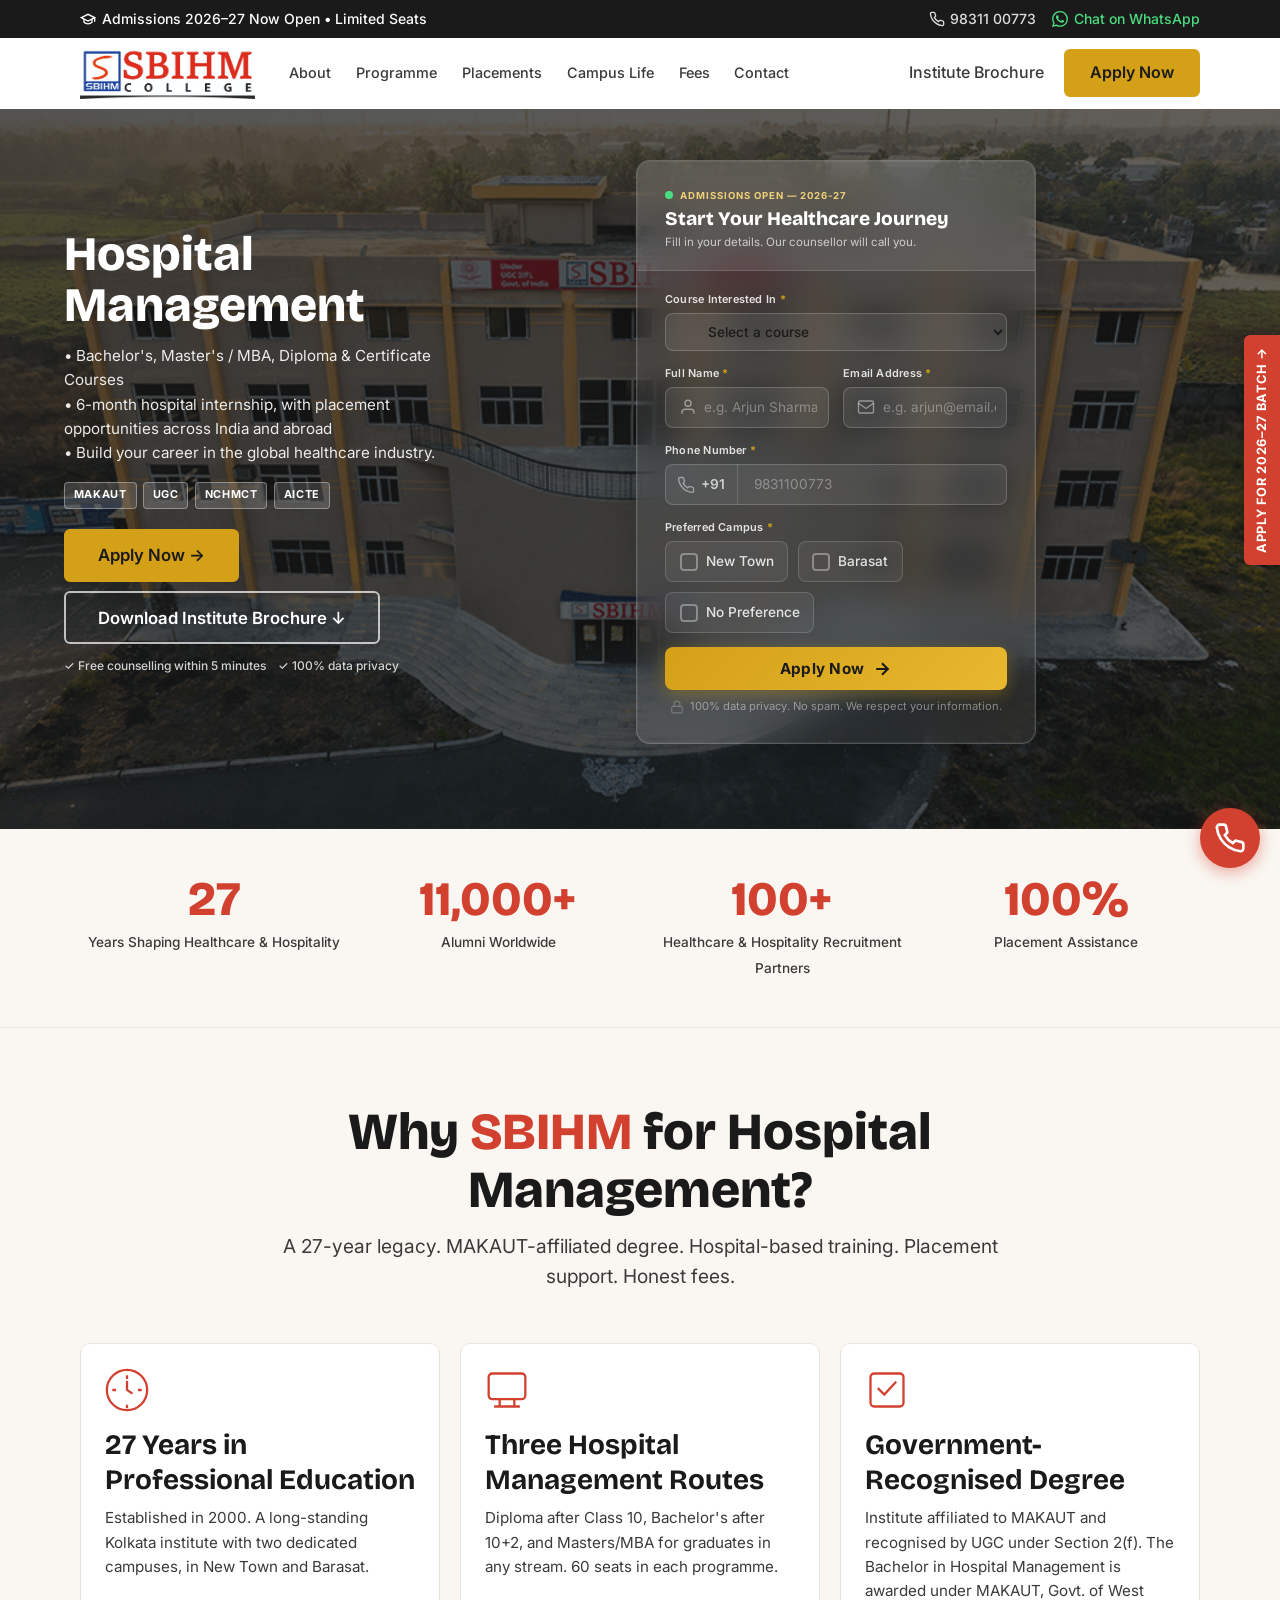
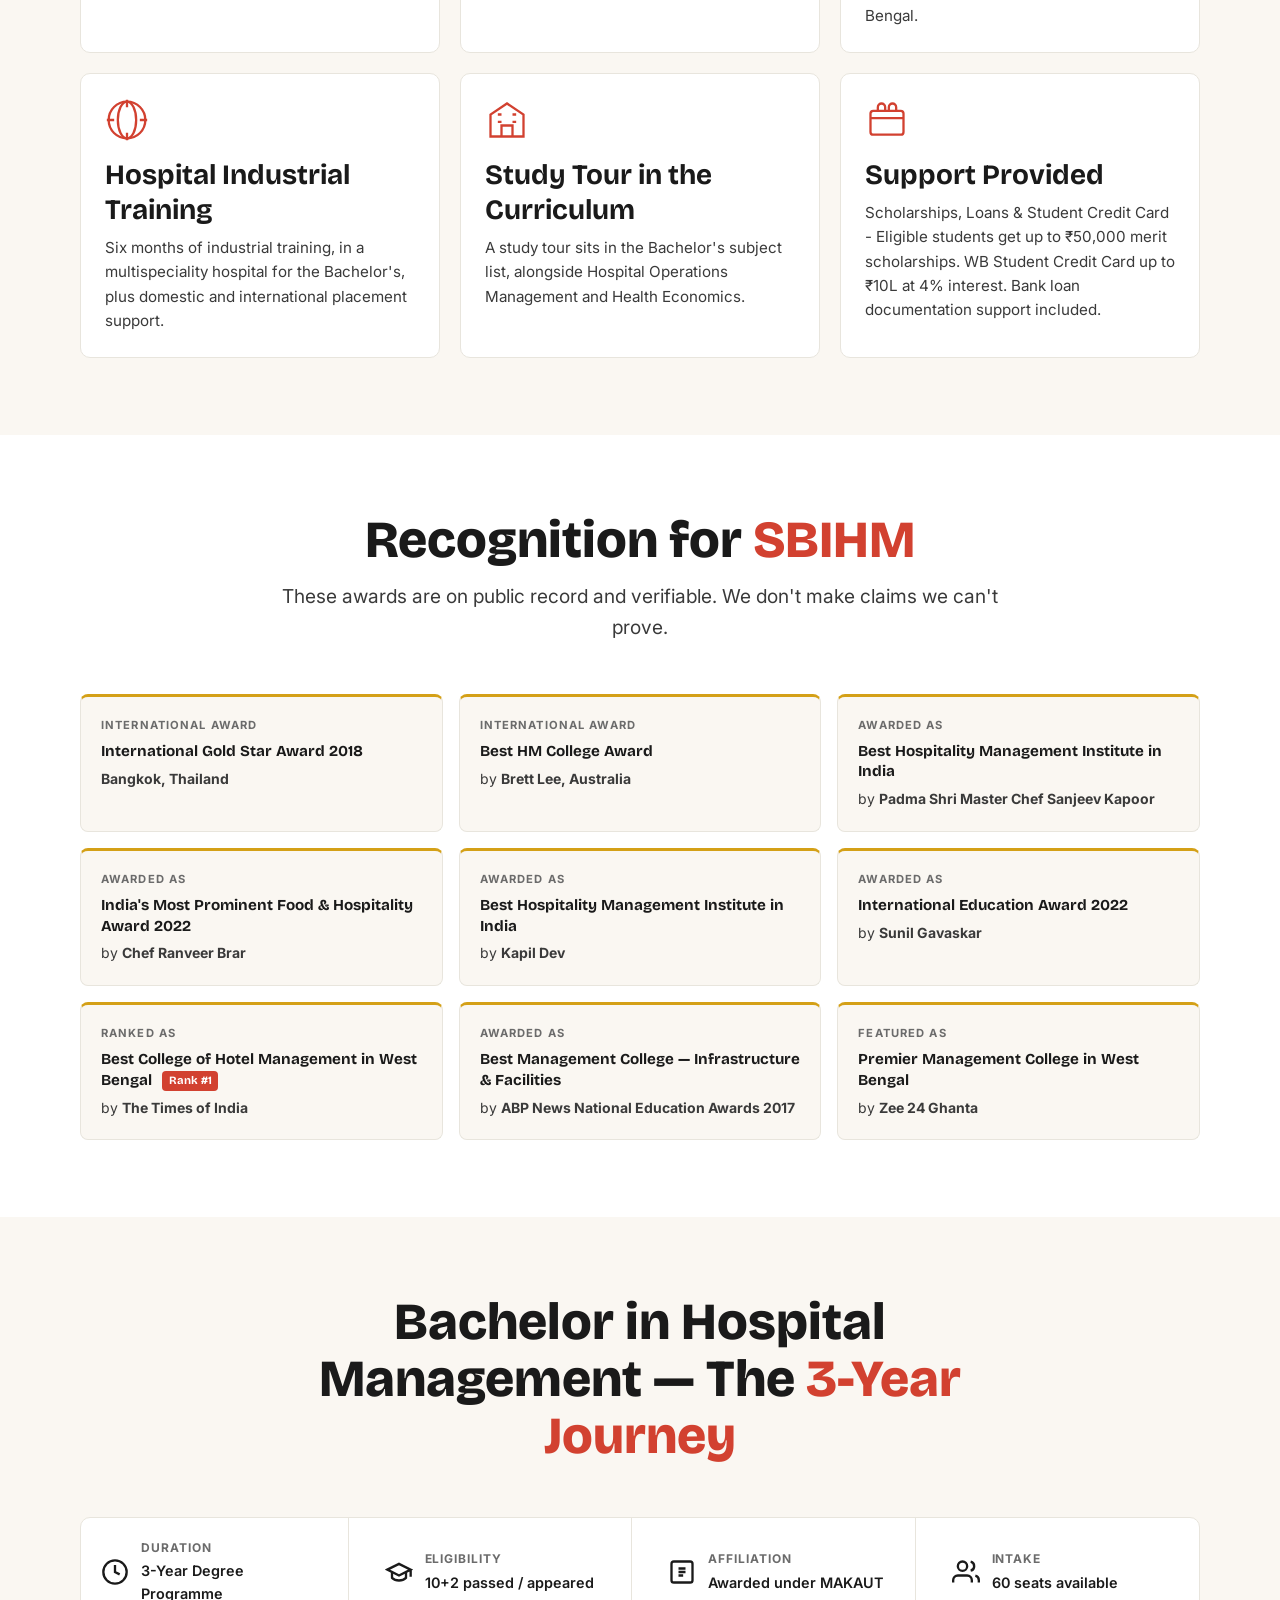
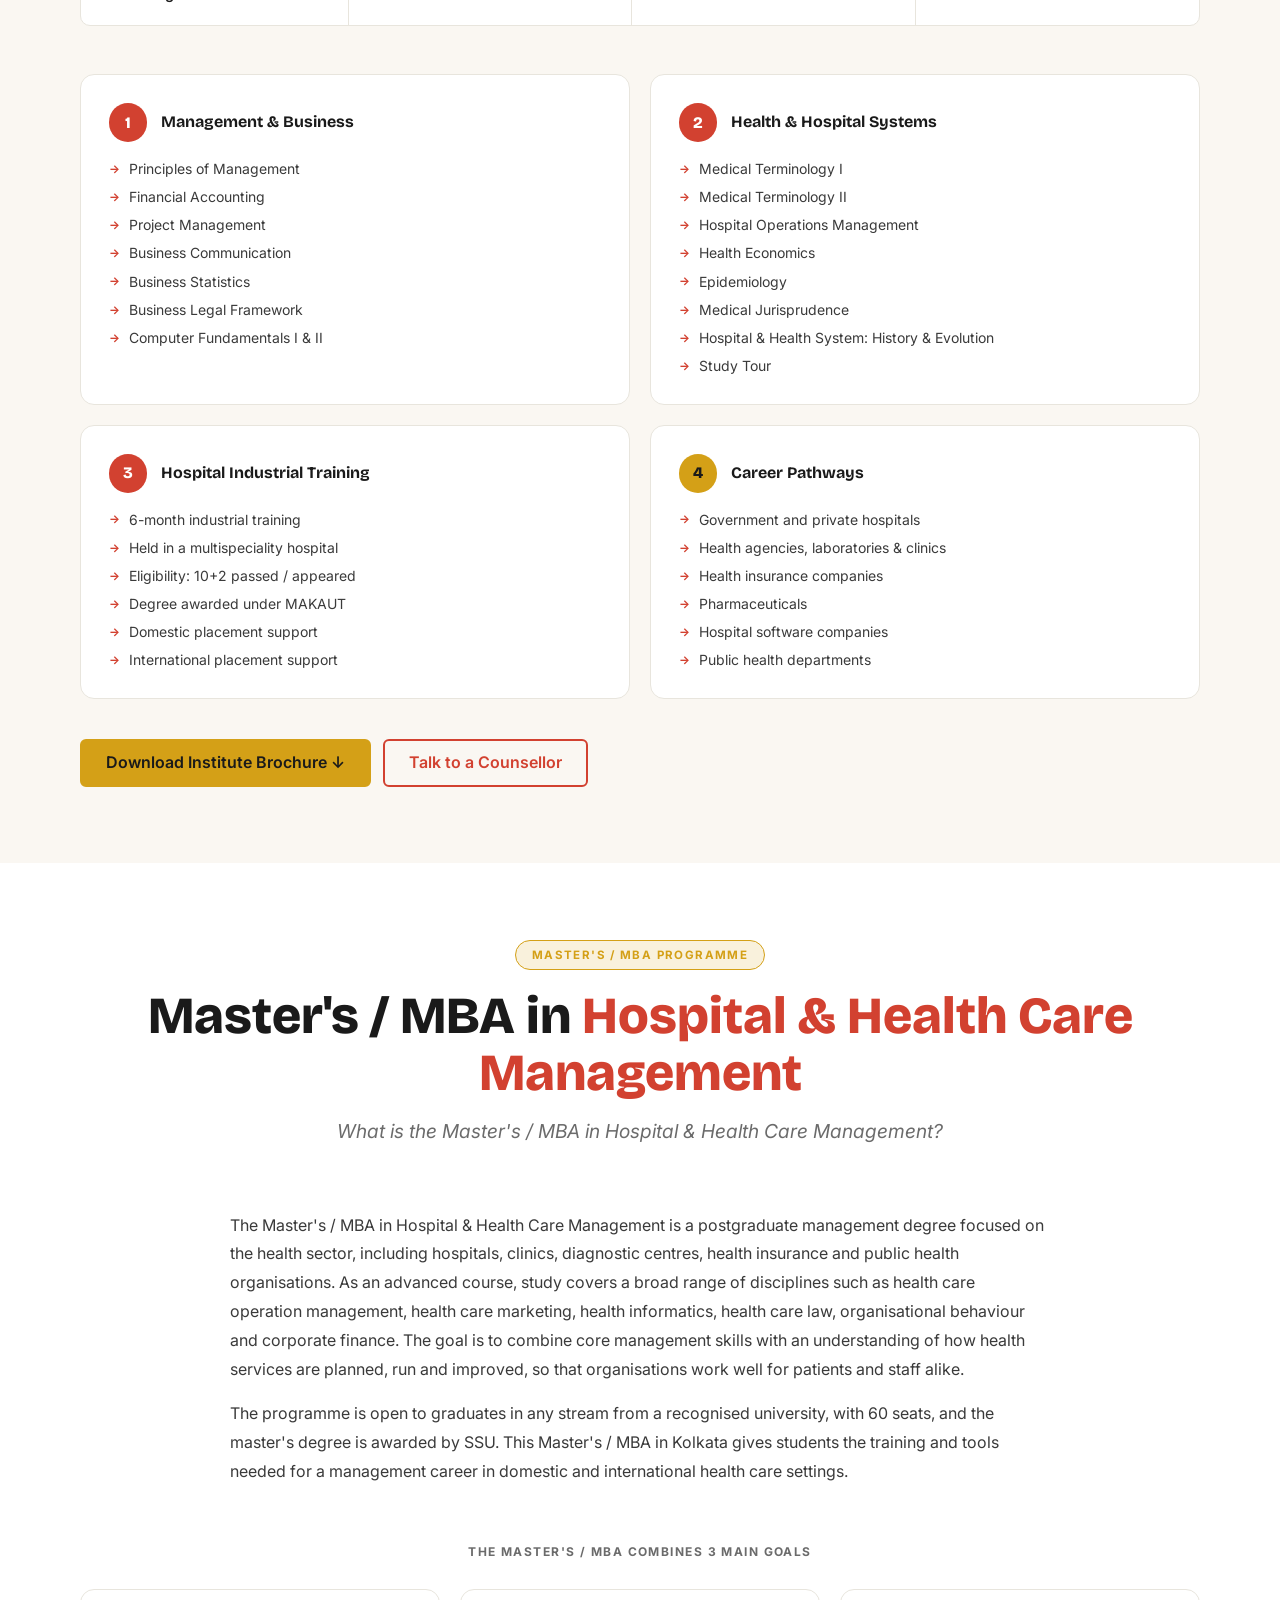
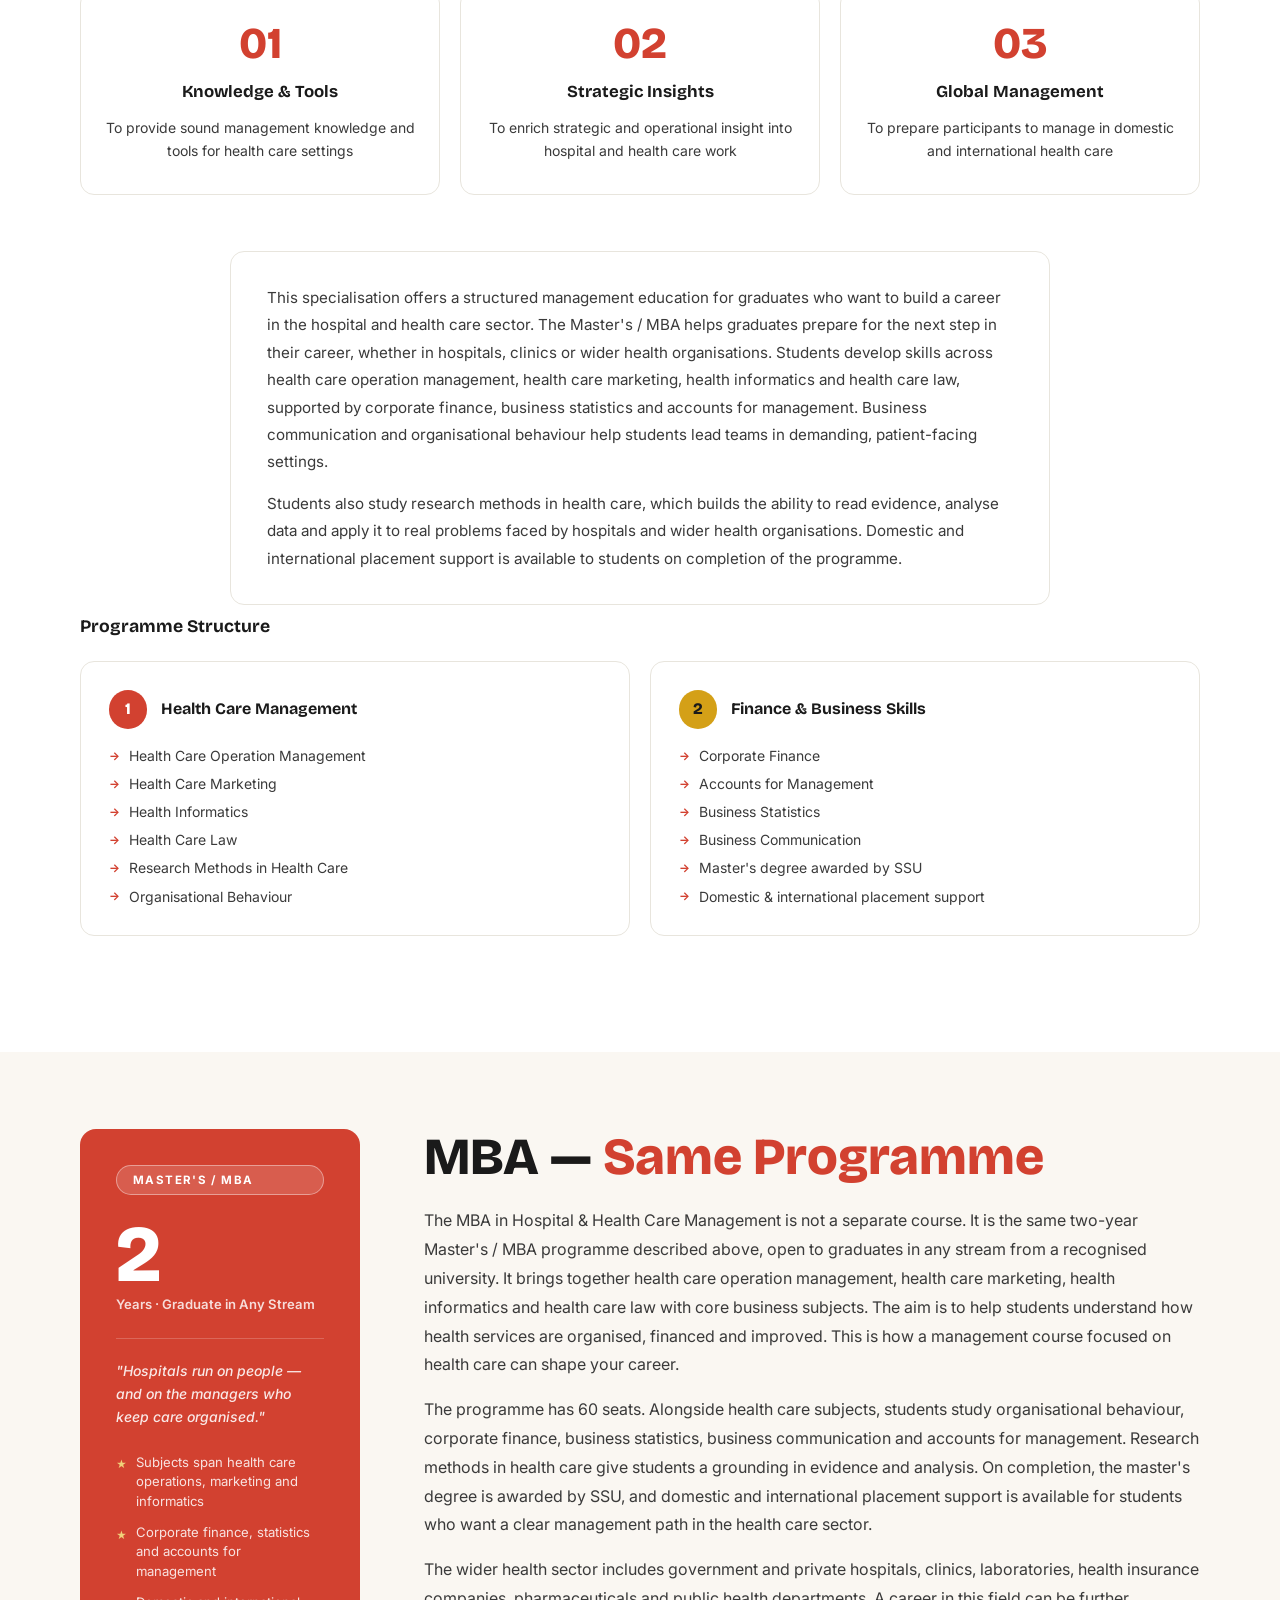
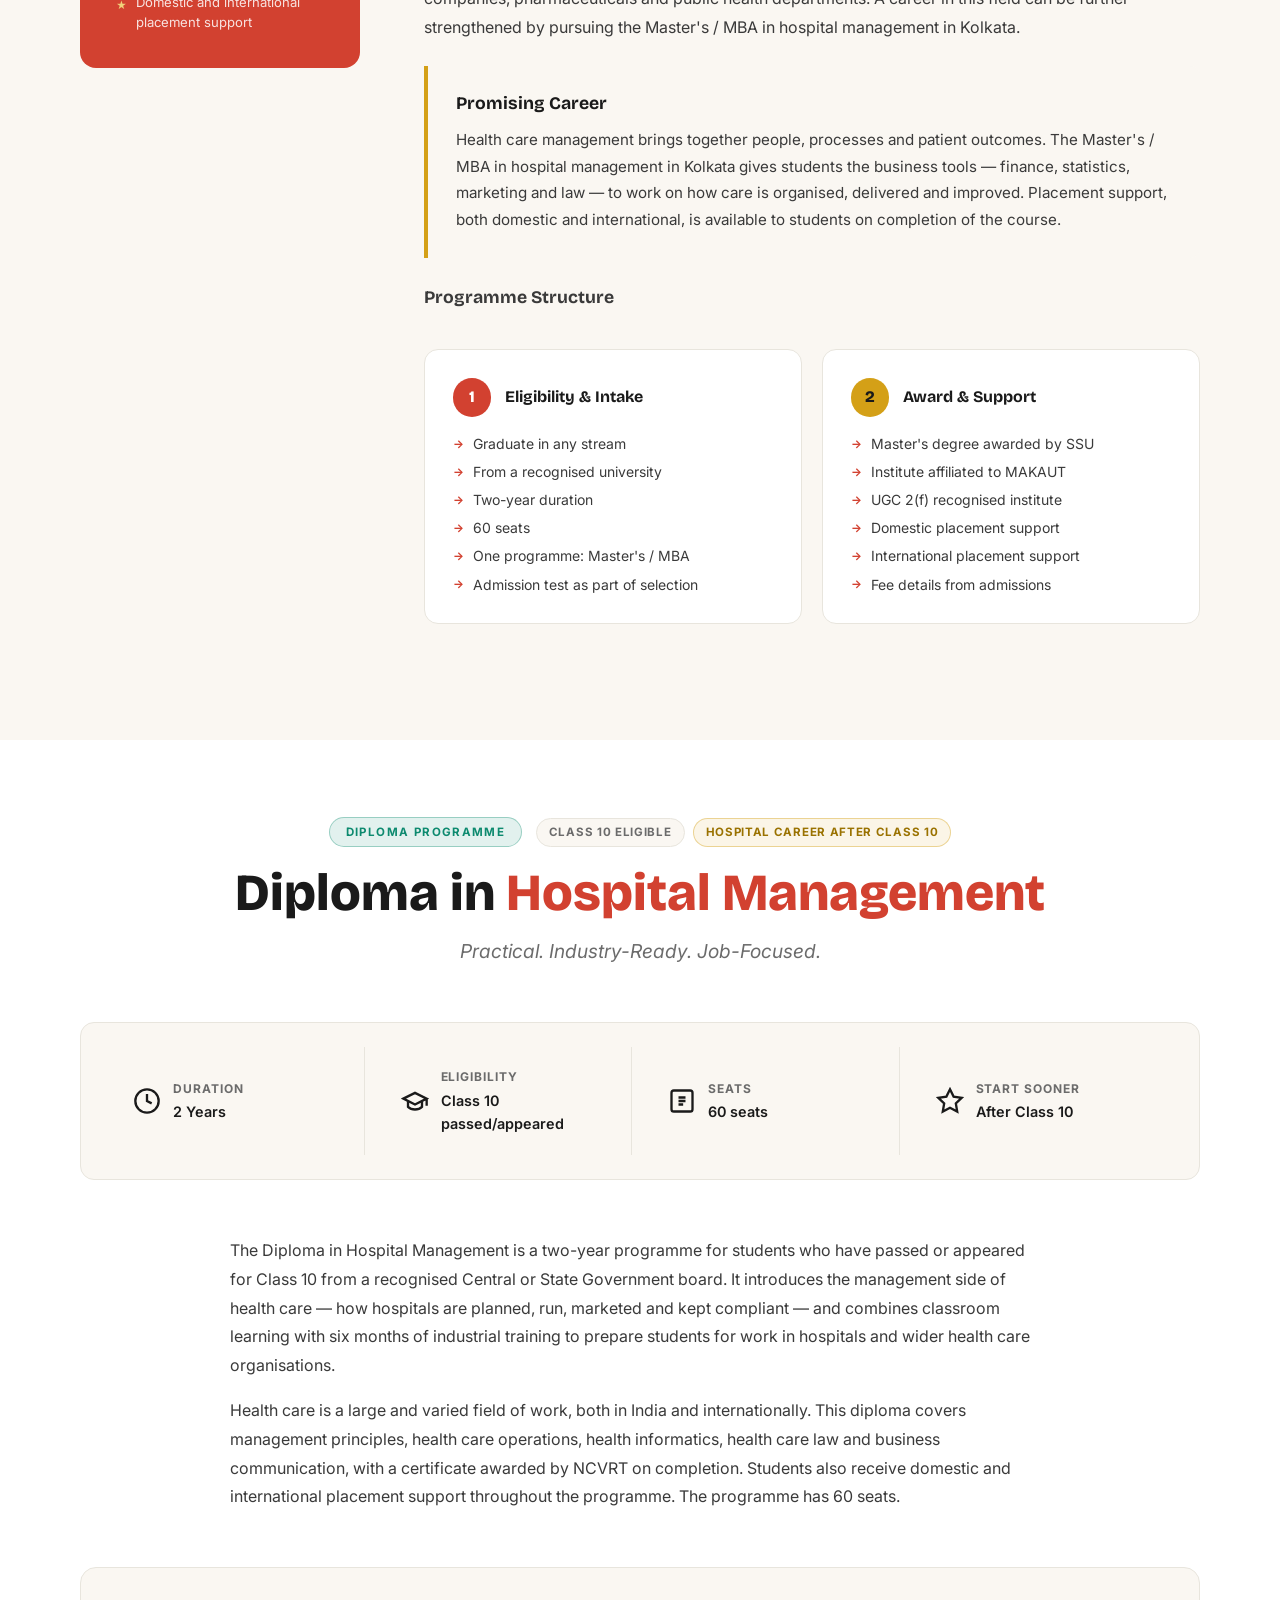
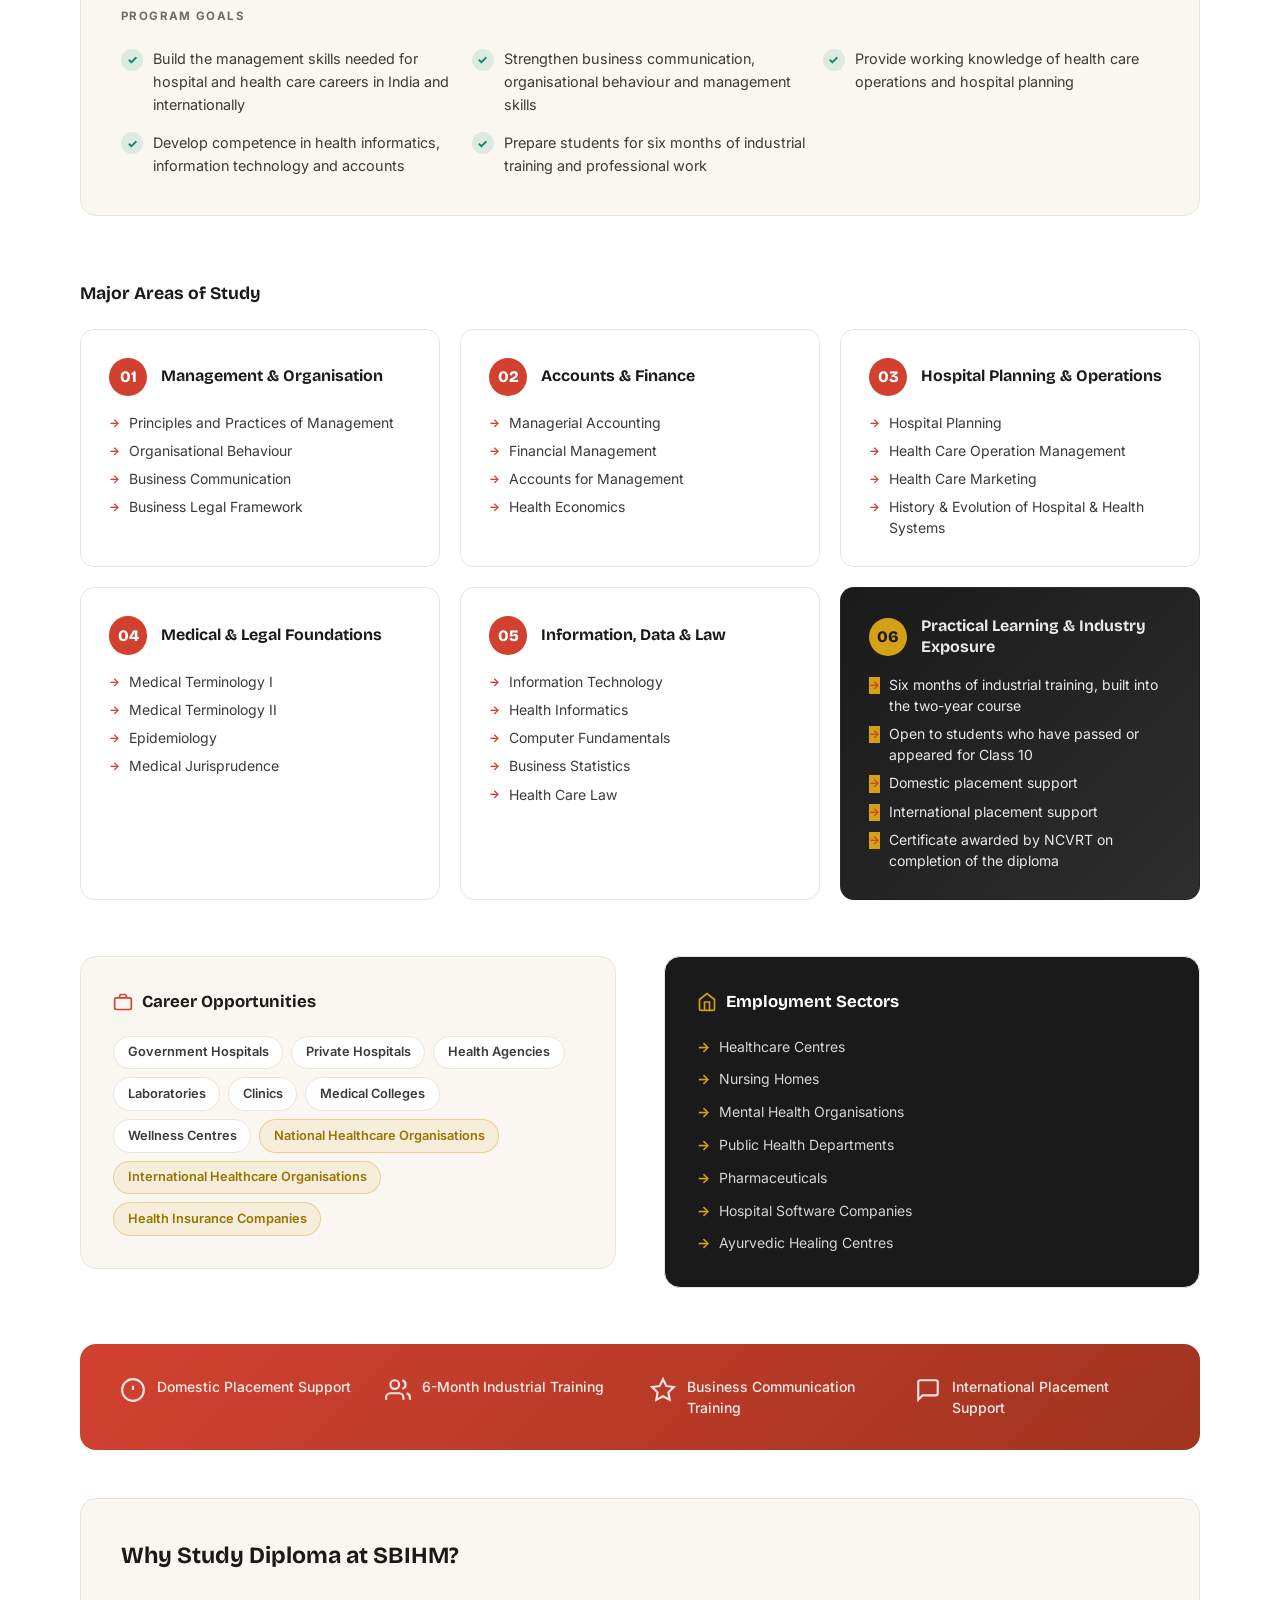
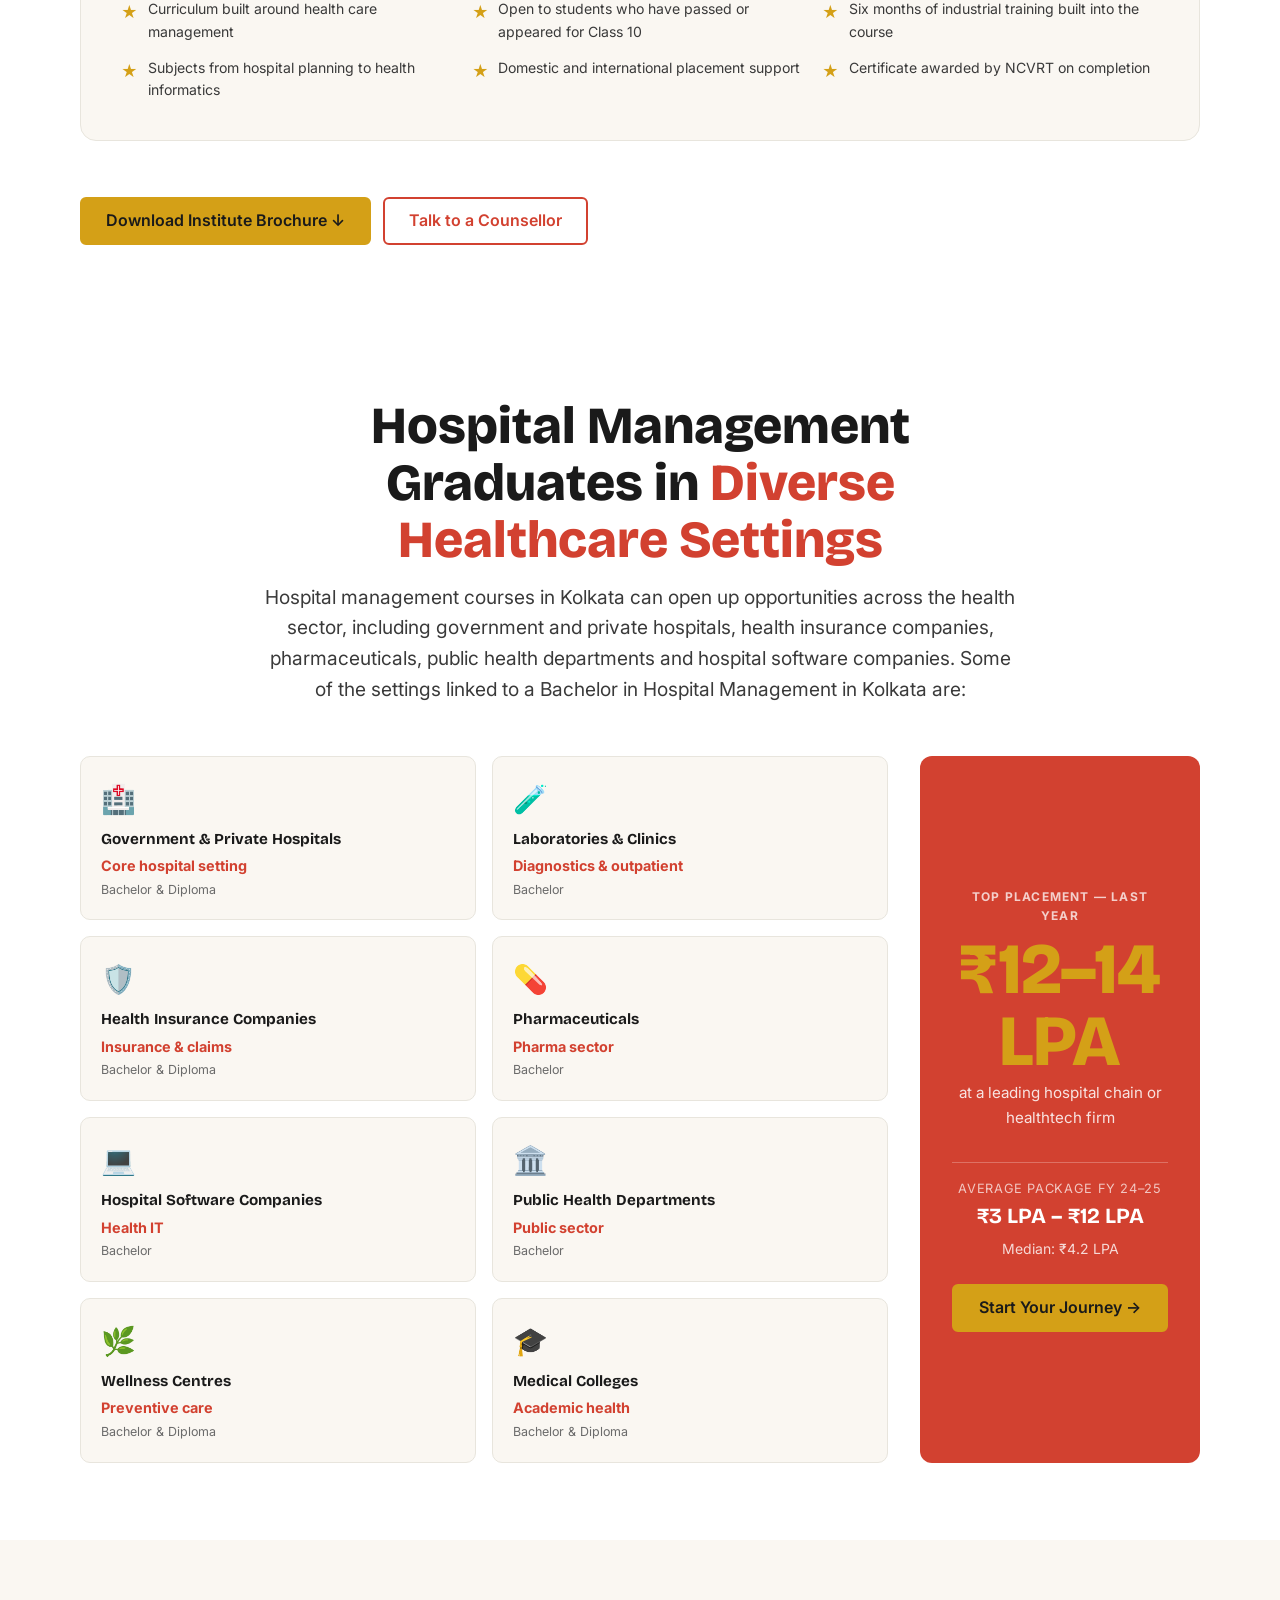
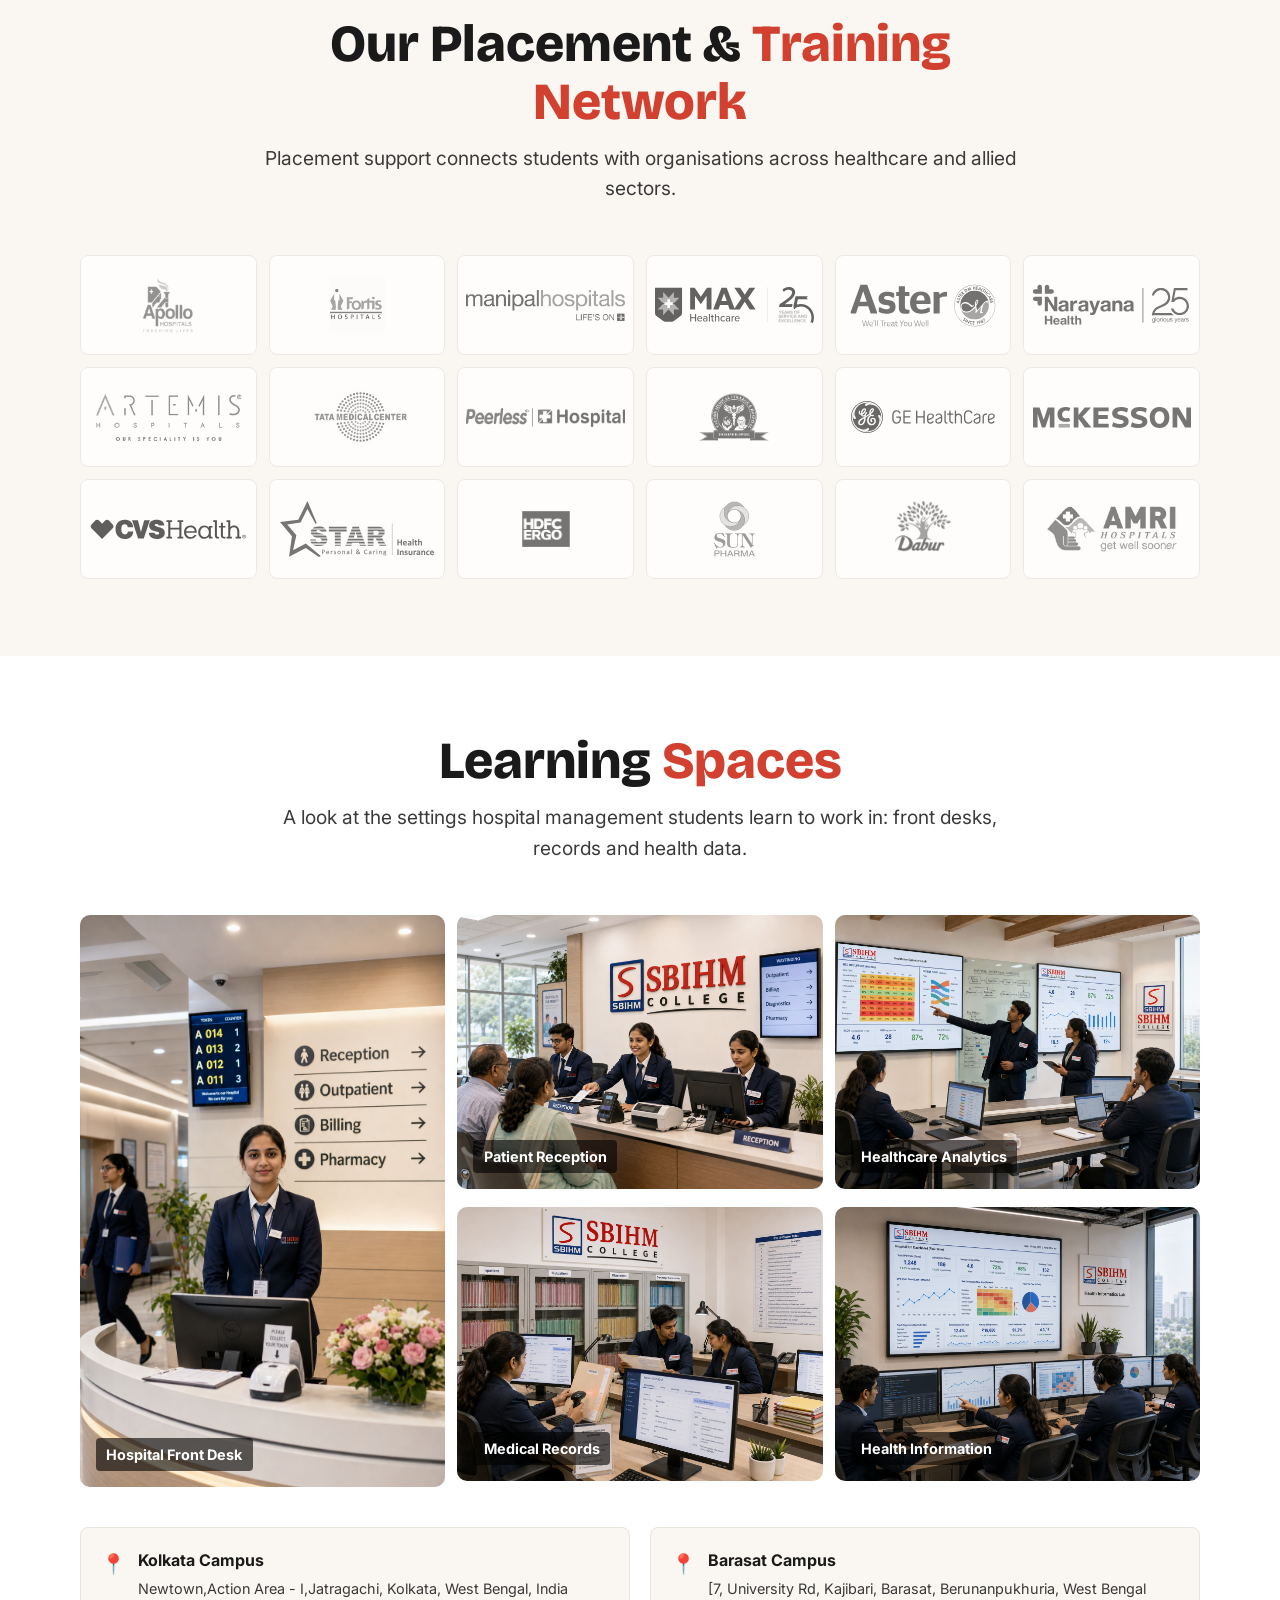
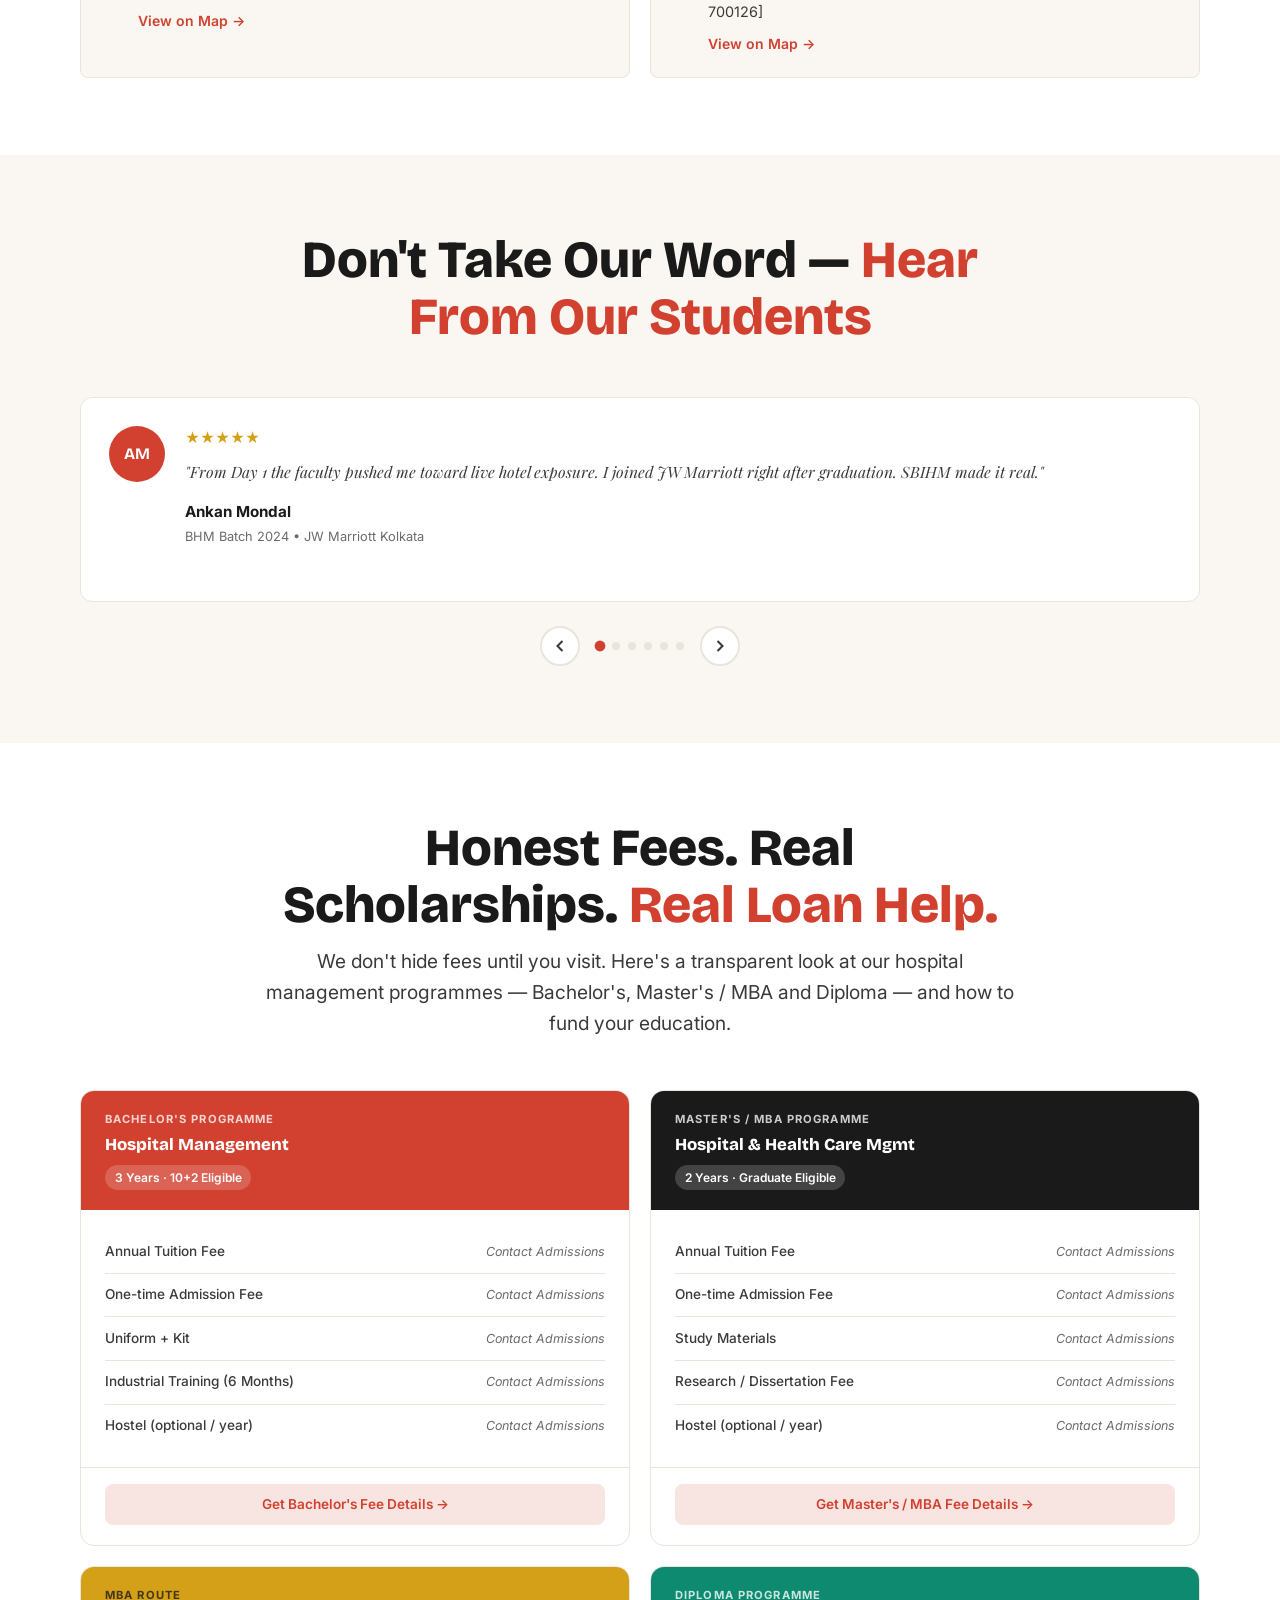
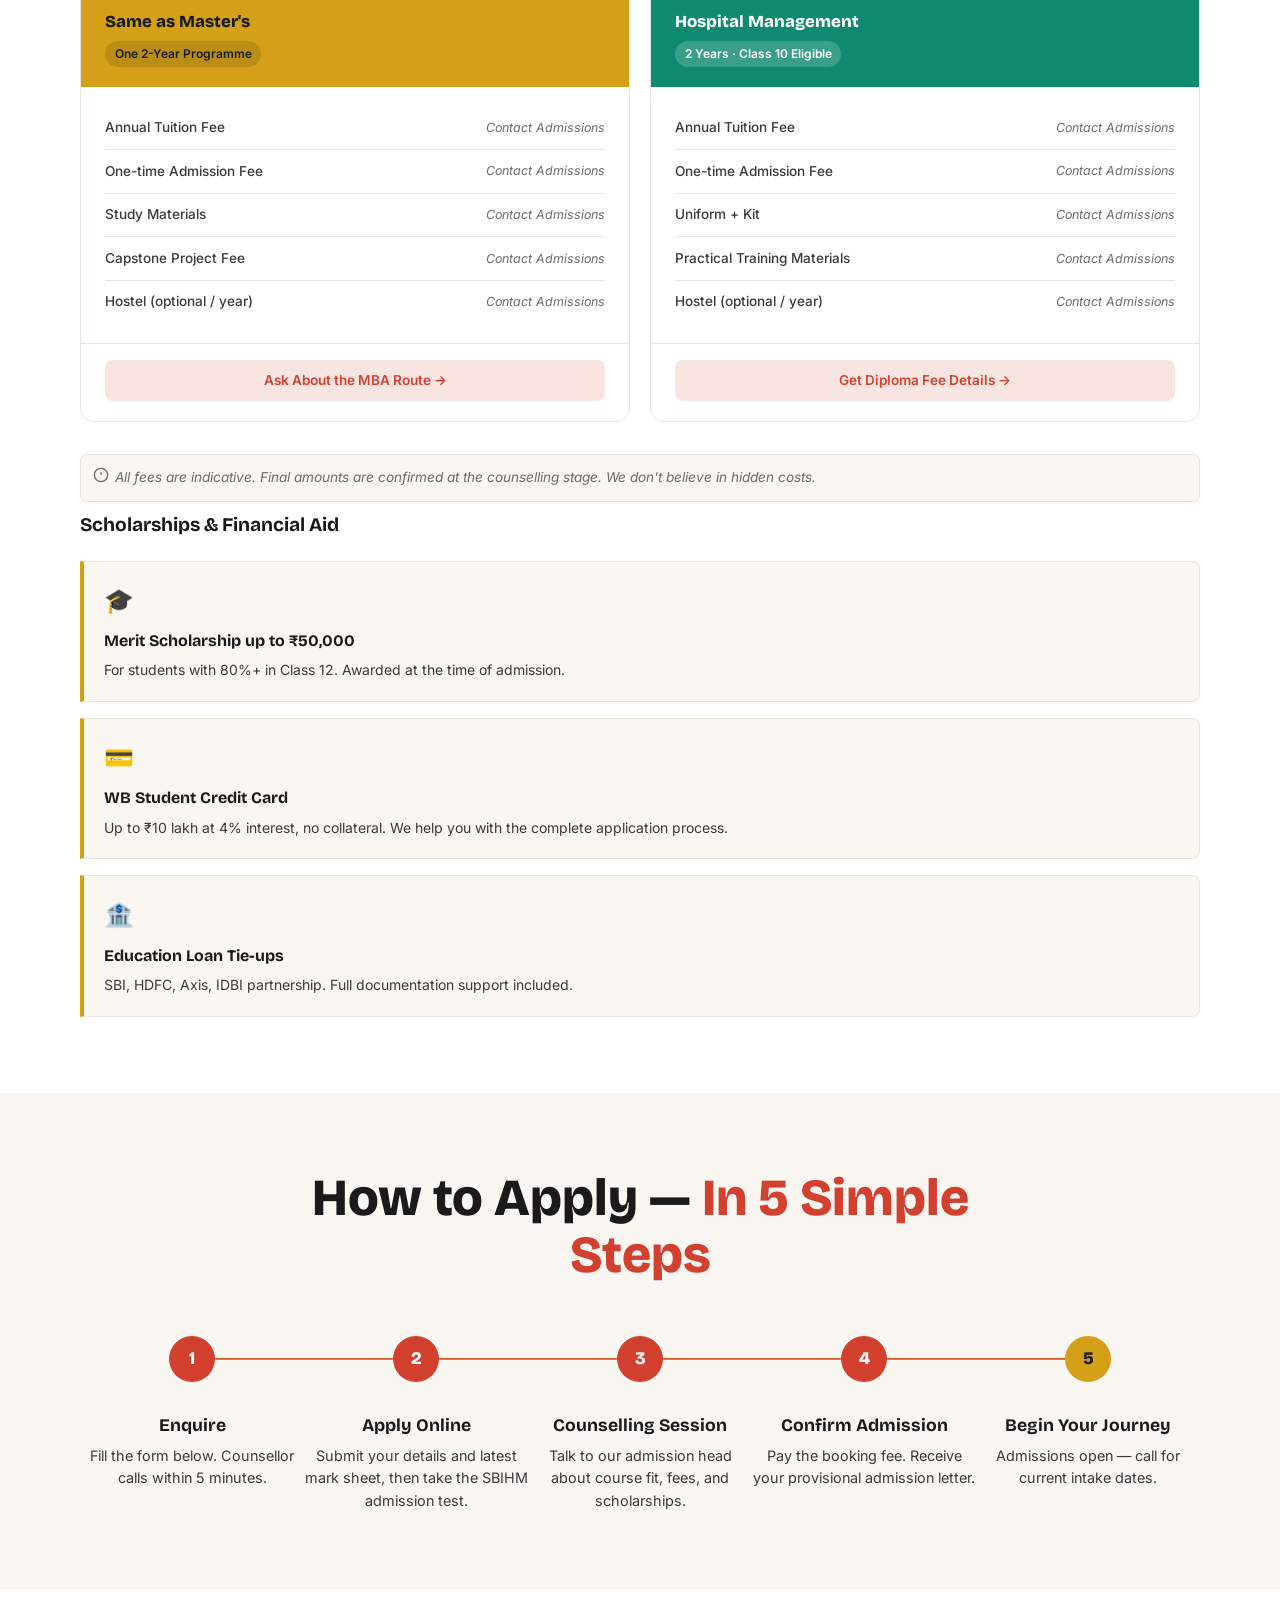
==== commit d3803bbb: "One small change" ====
--- a/index.html
+++ b/index.html
@@ -500,7 +500,7 @@
               </svg>
             </div>
             <h3 class="usp-card__title">27 Years in Professional Education</h3>
-            <p class="usp-card__desc">Established 1999. A long-standing Kolkata institute with two dedicated campuses, in New Town and
+            <p class="usp-card__desc">Established in 2000. A long-standing Kolkata institute with two dedicated campuses, in New Town and
               Barasat.</p>
           </article>
 
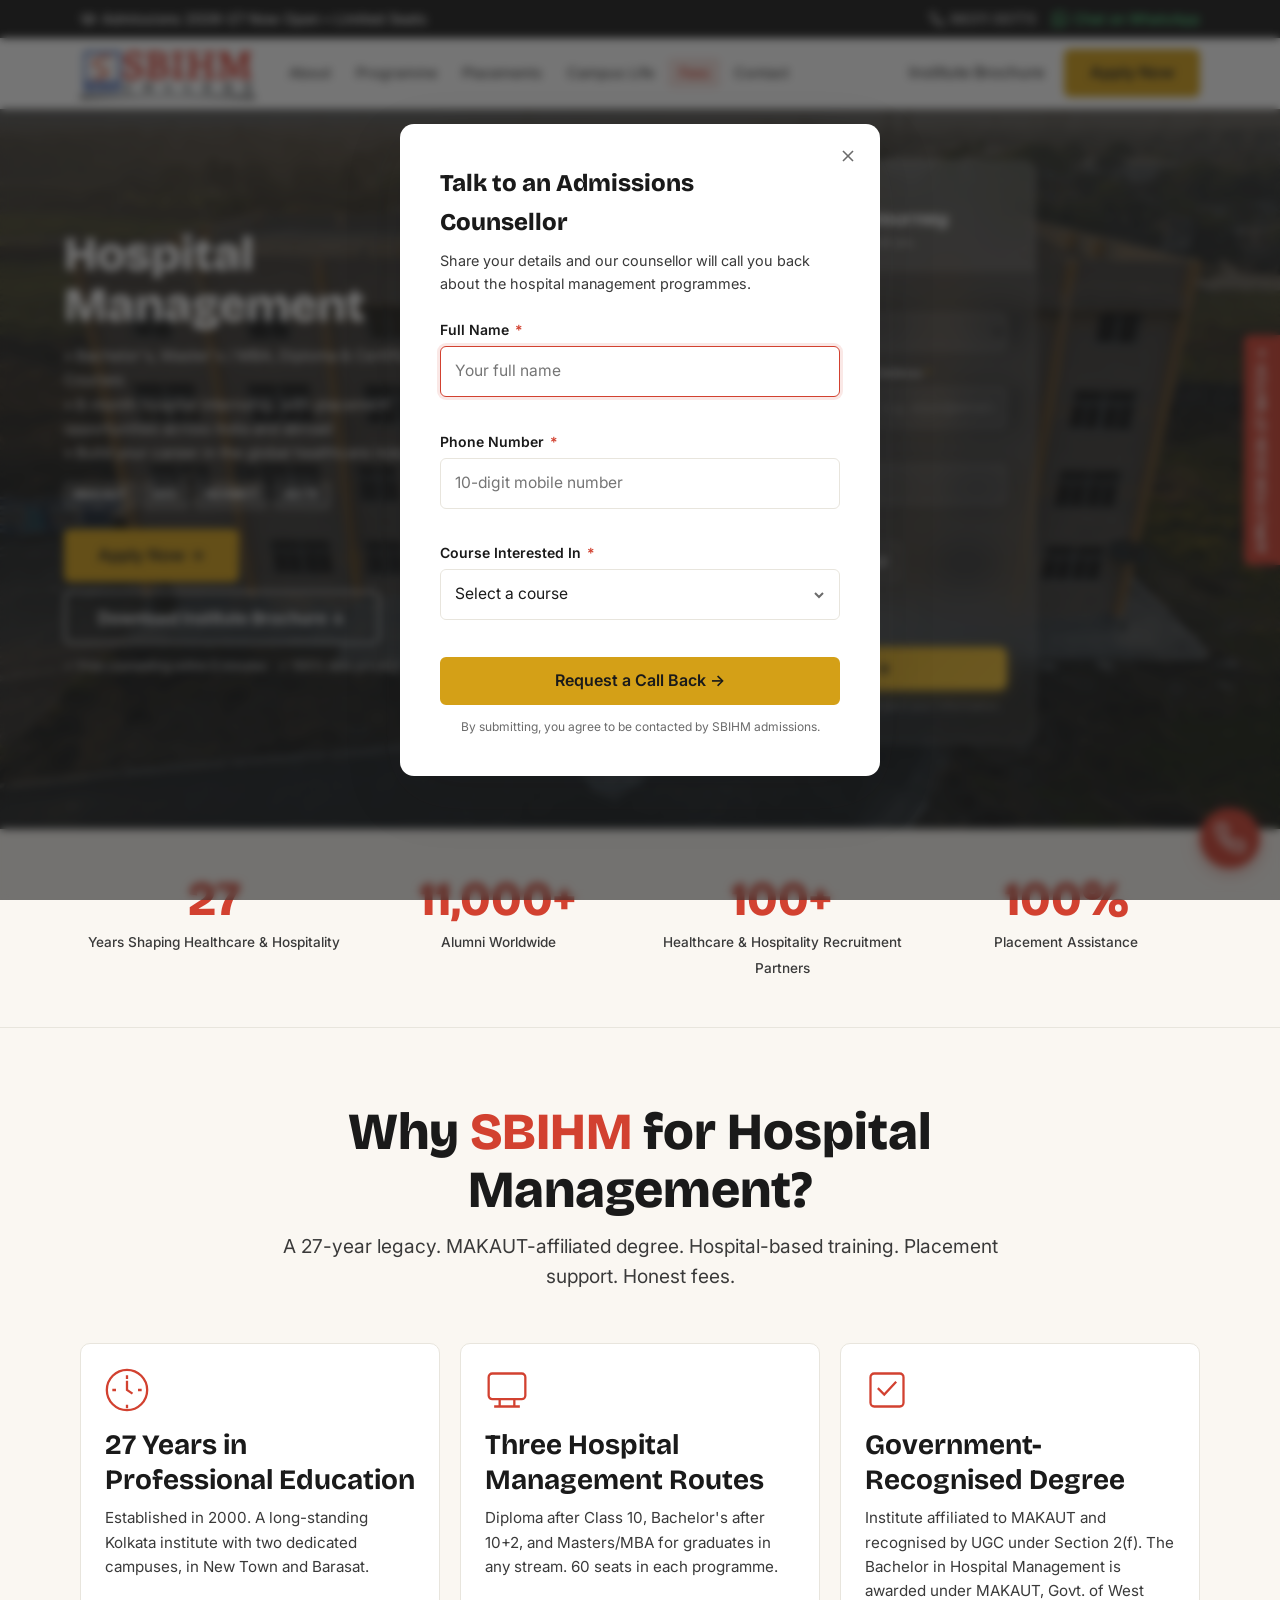
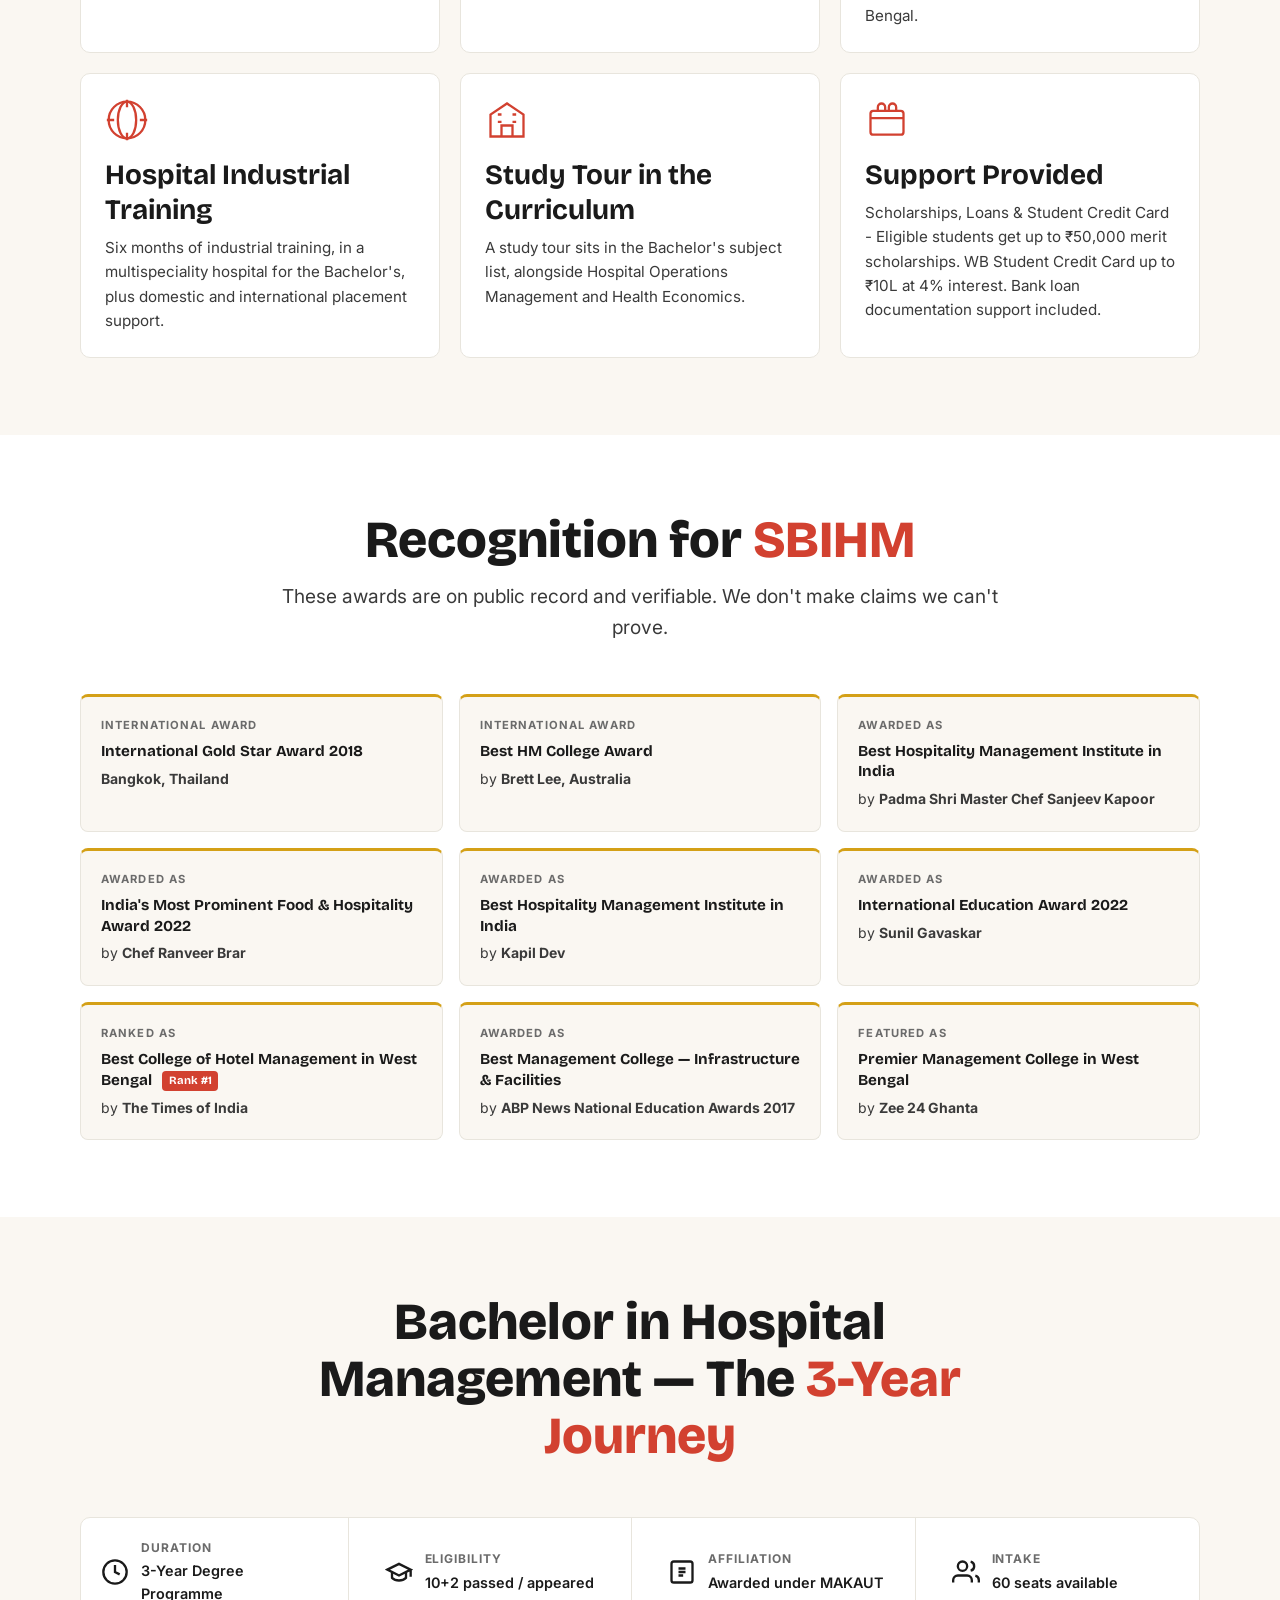
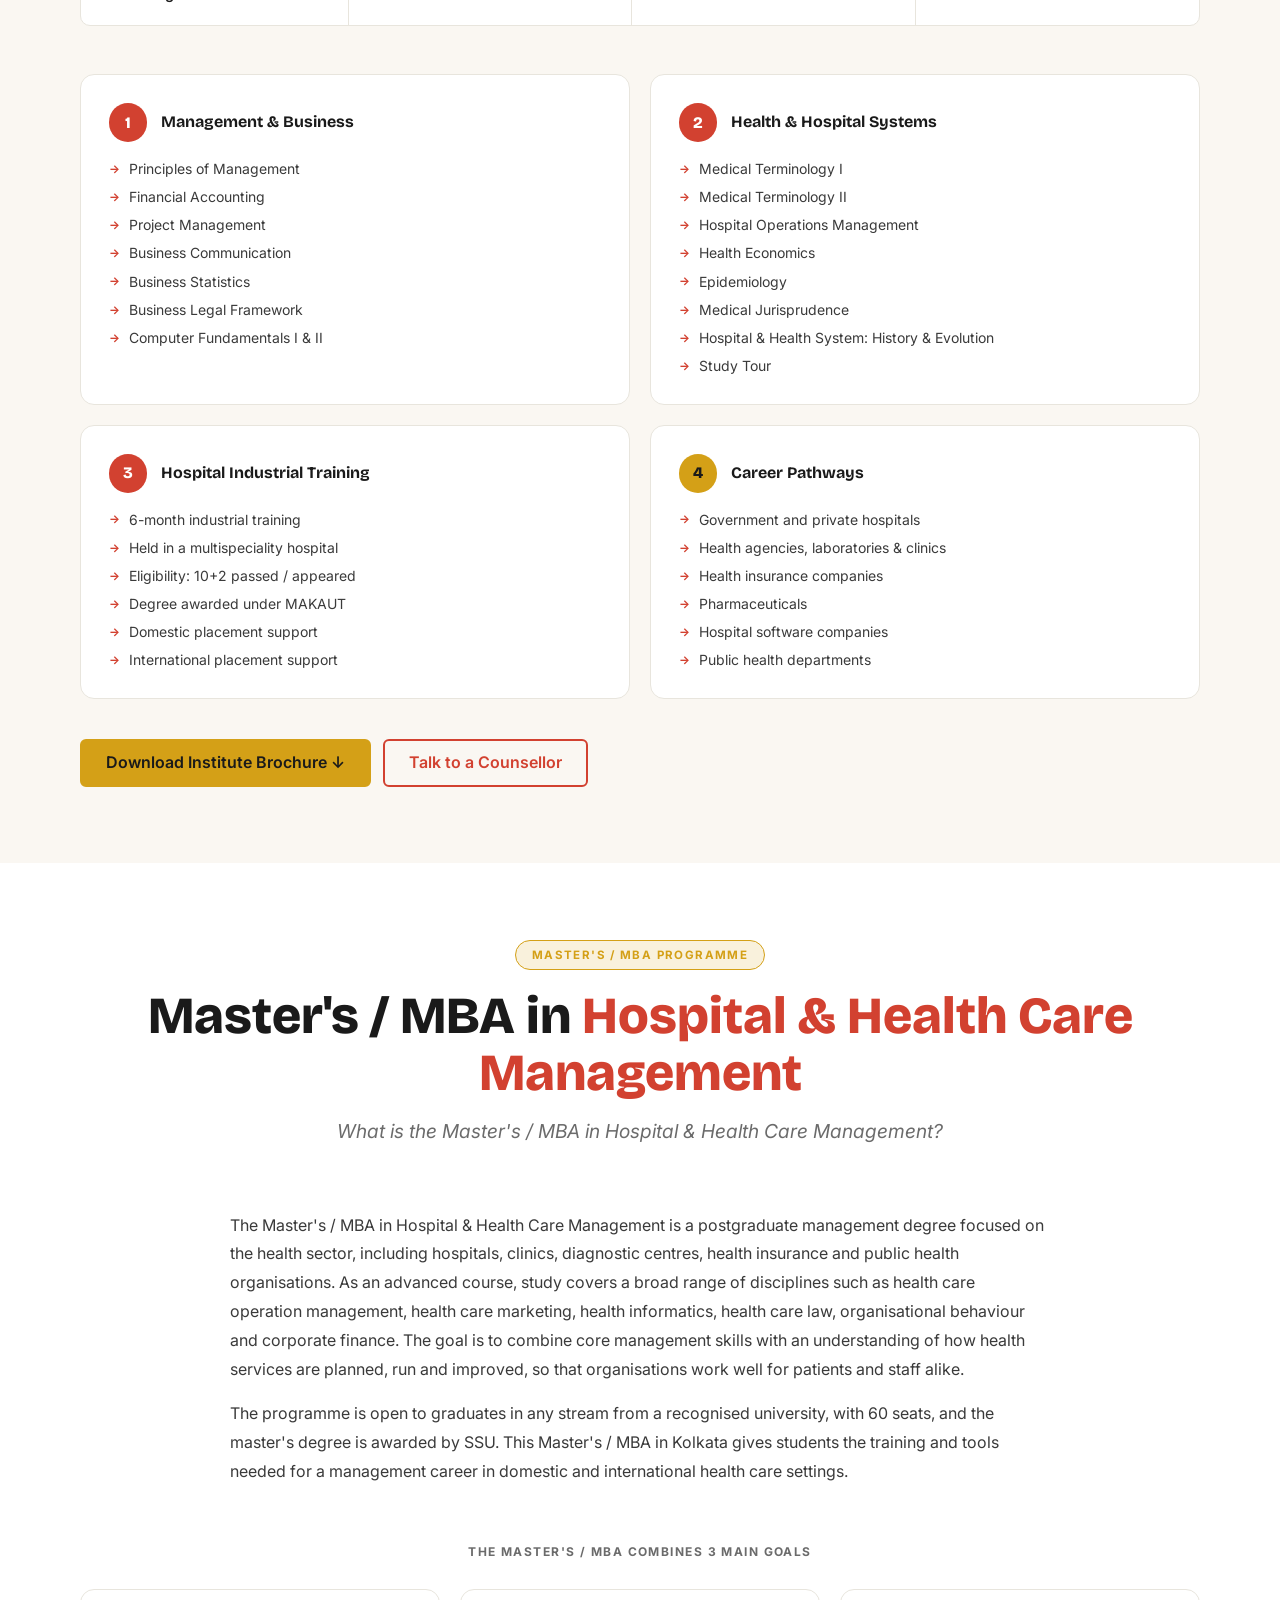
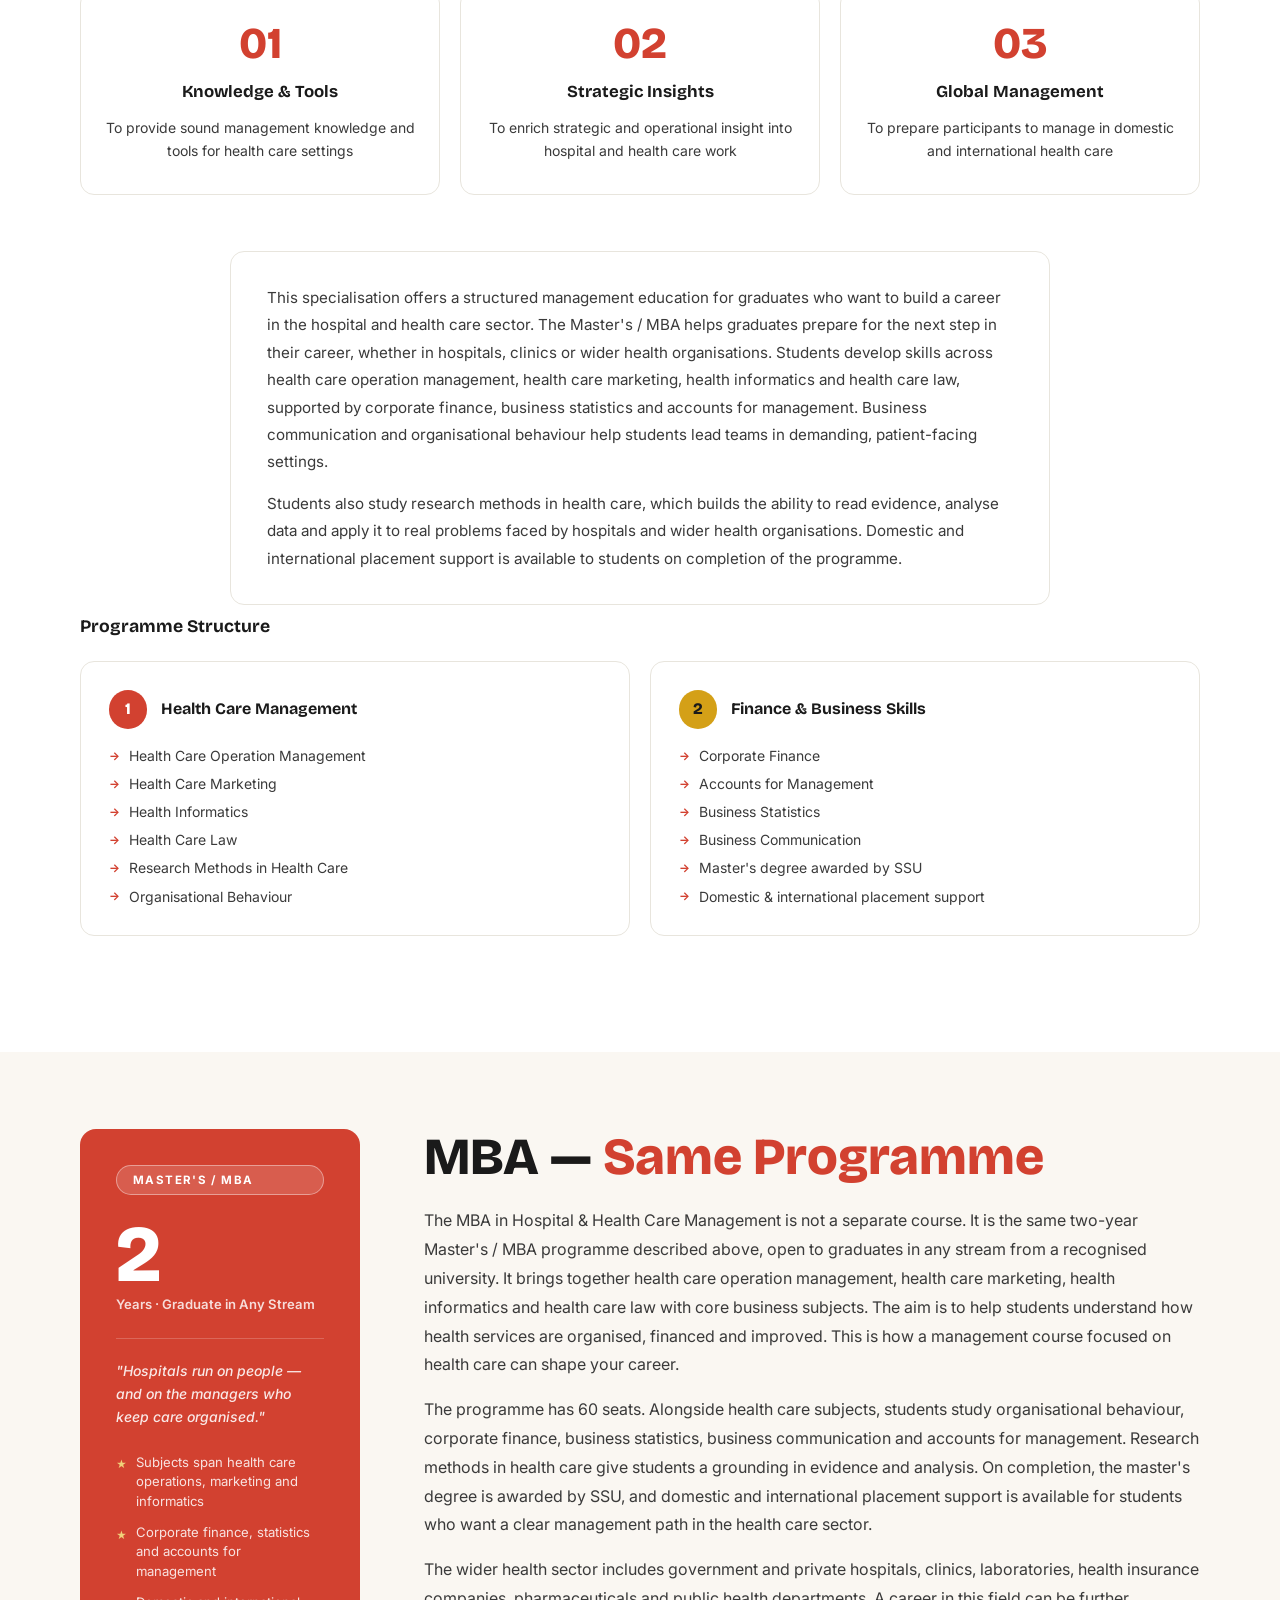
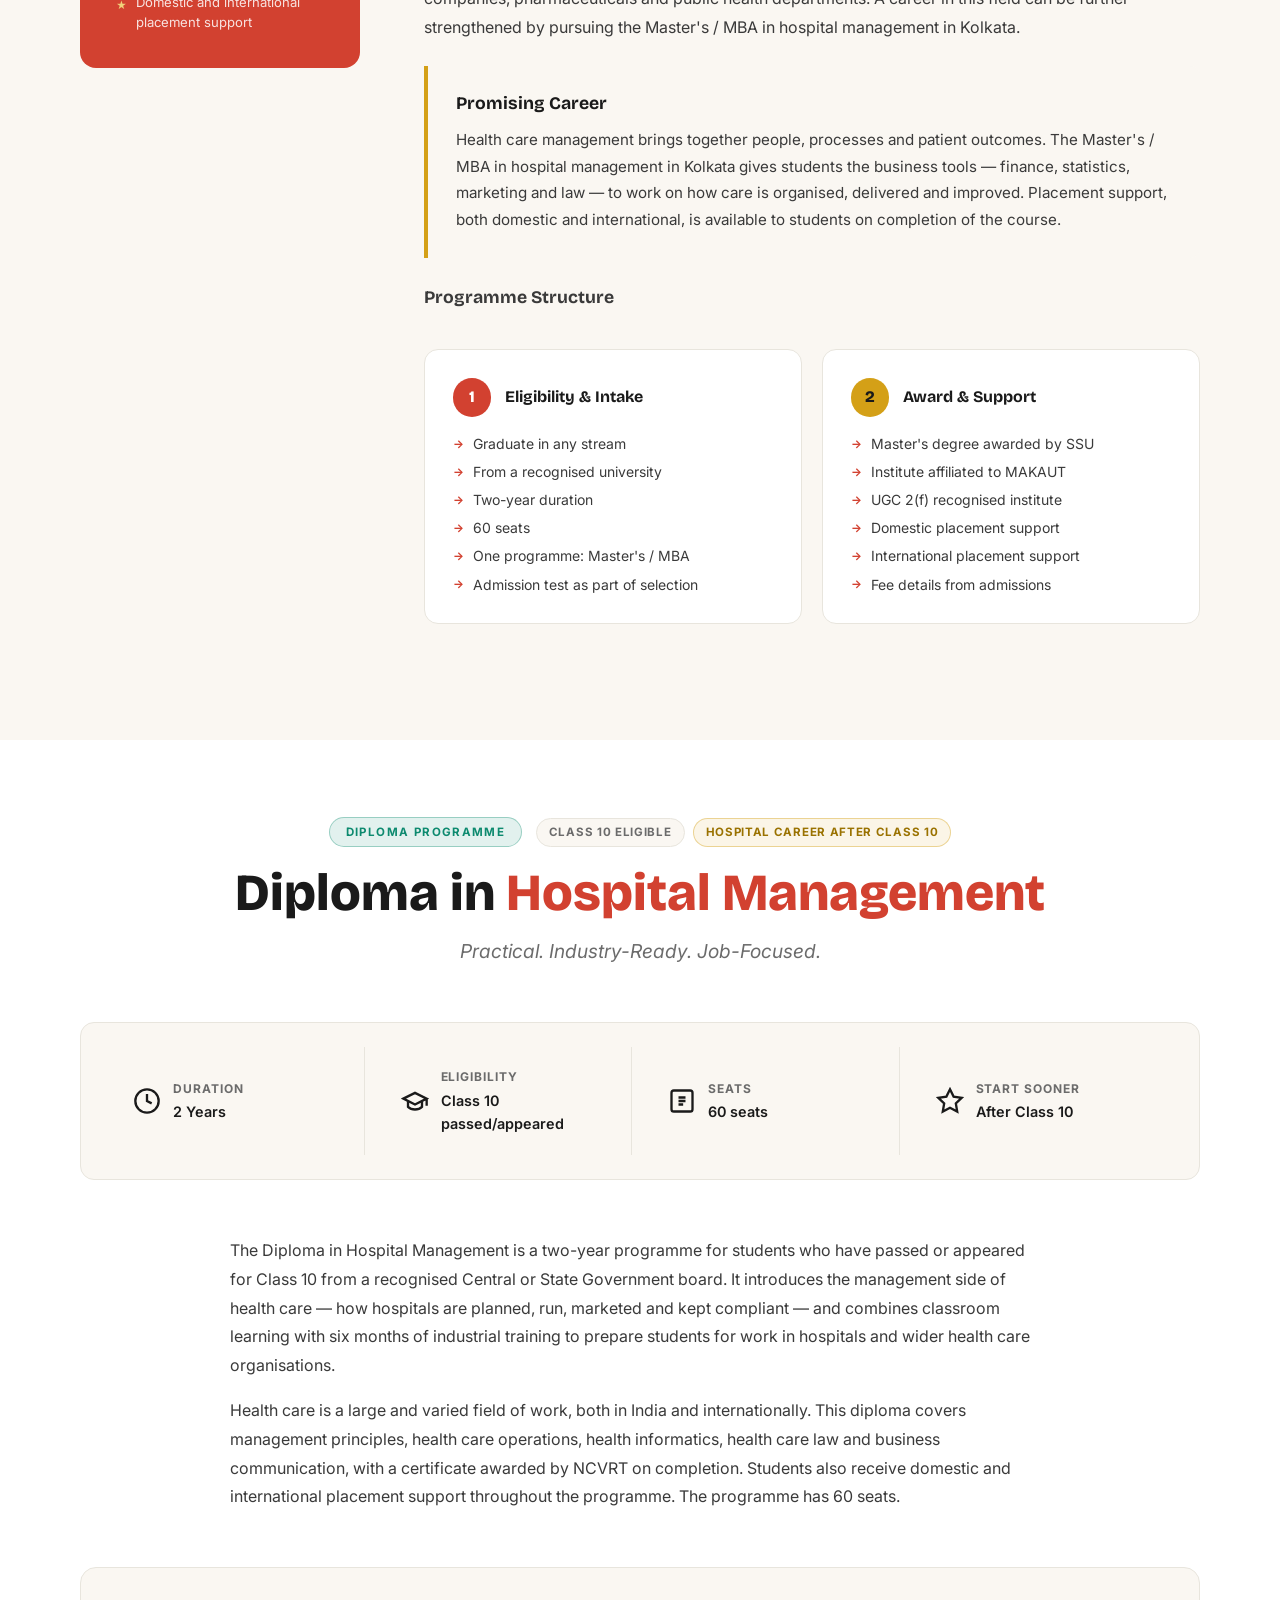
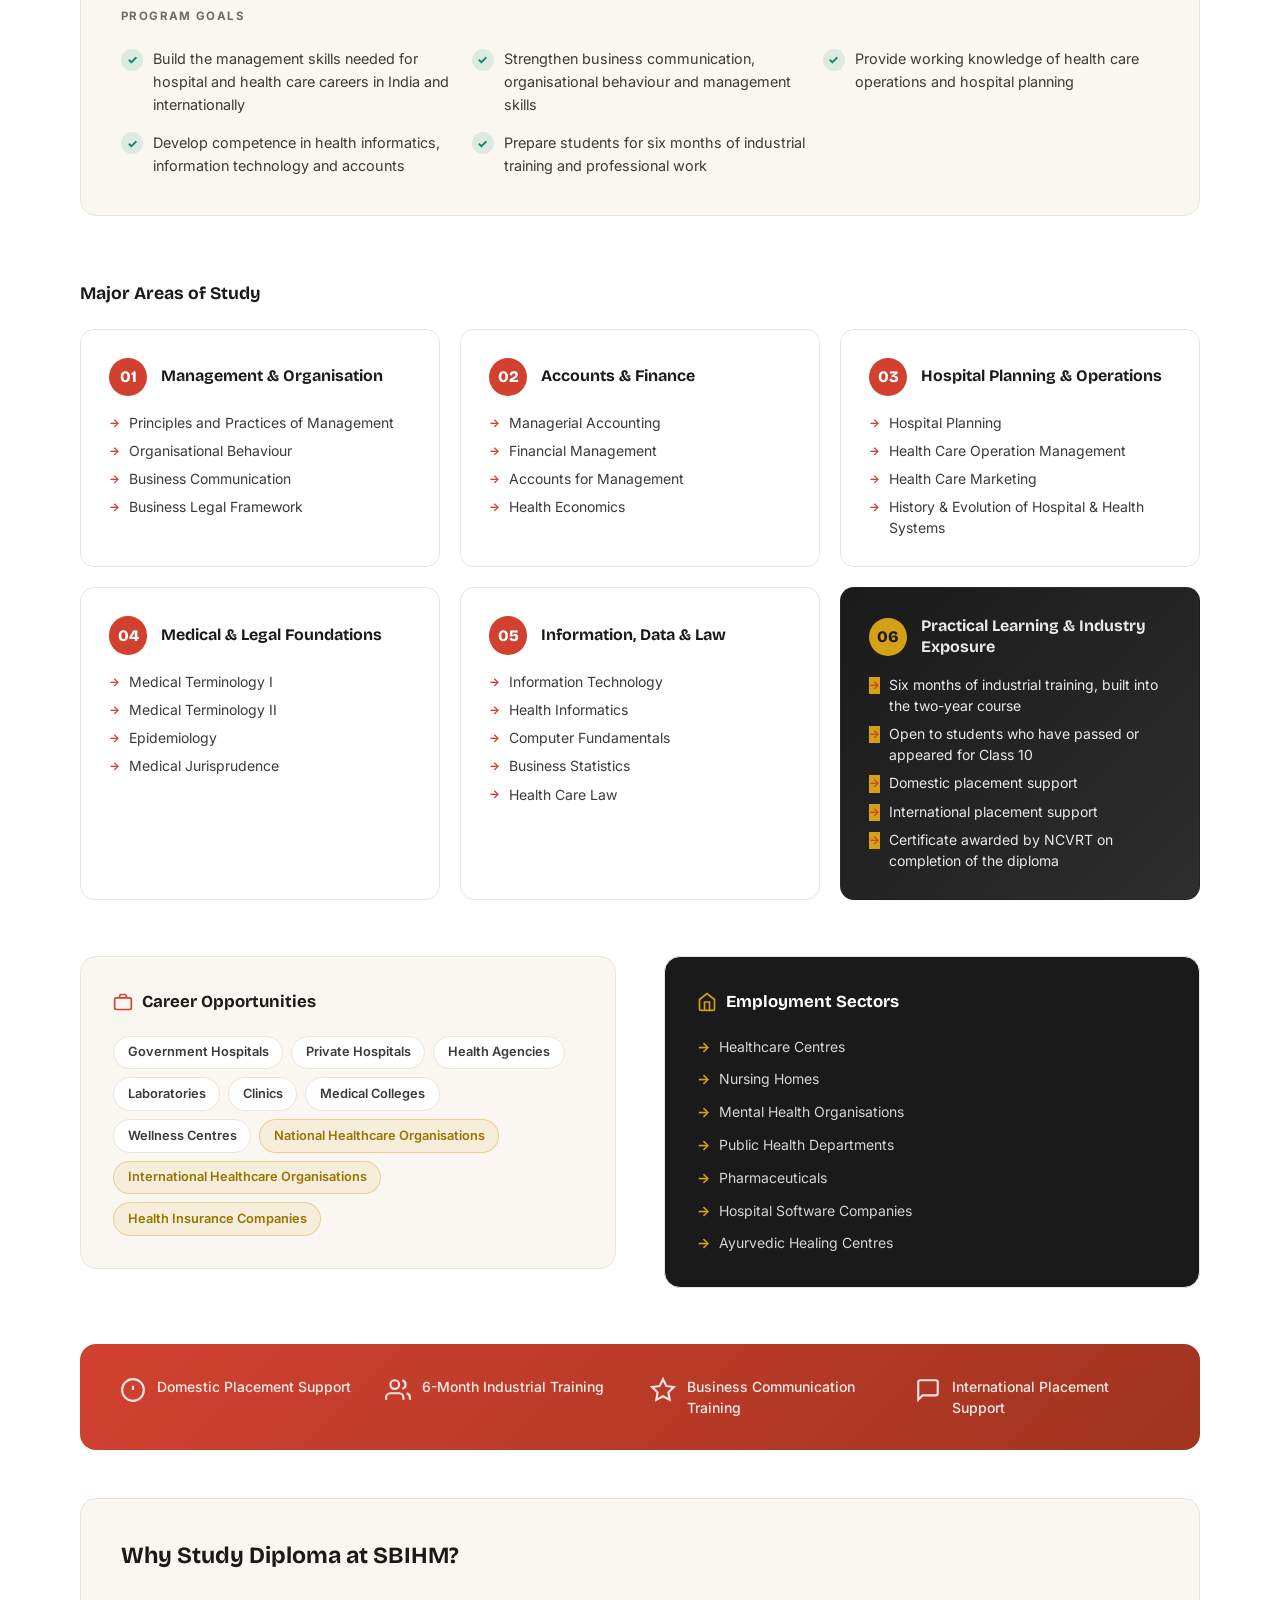
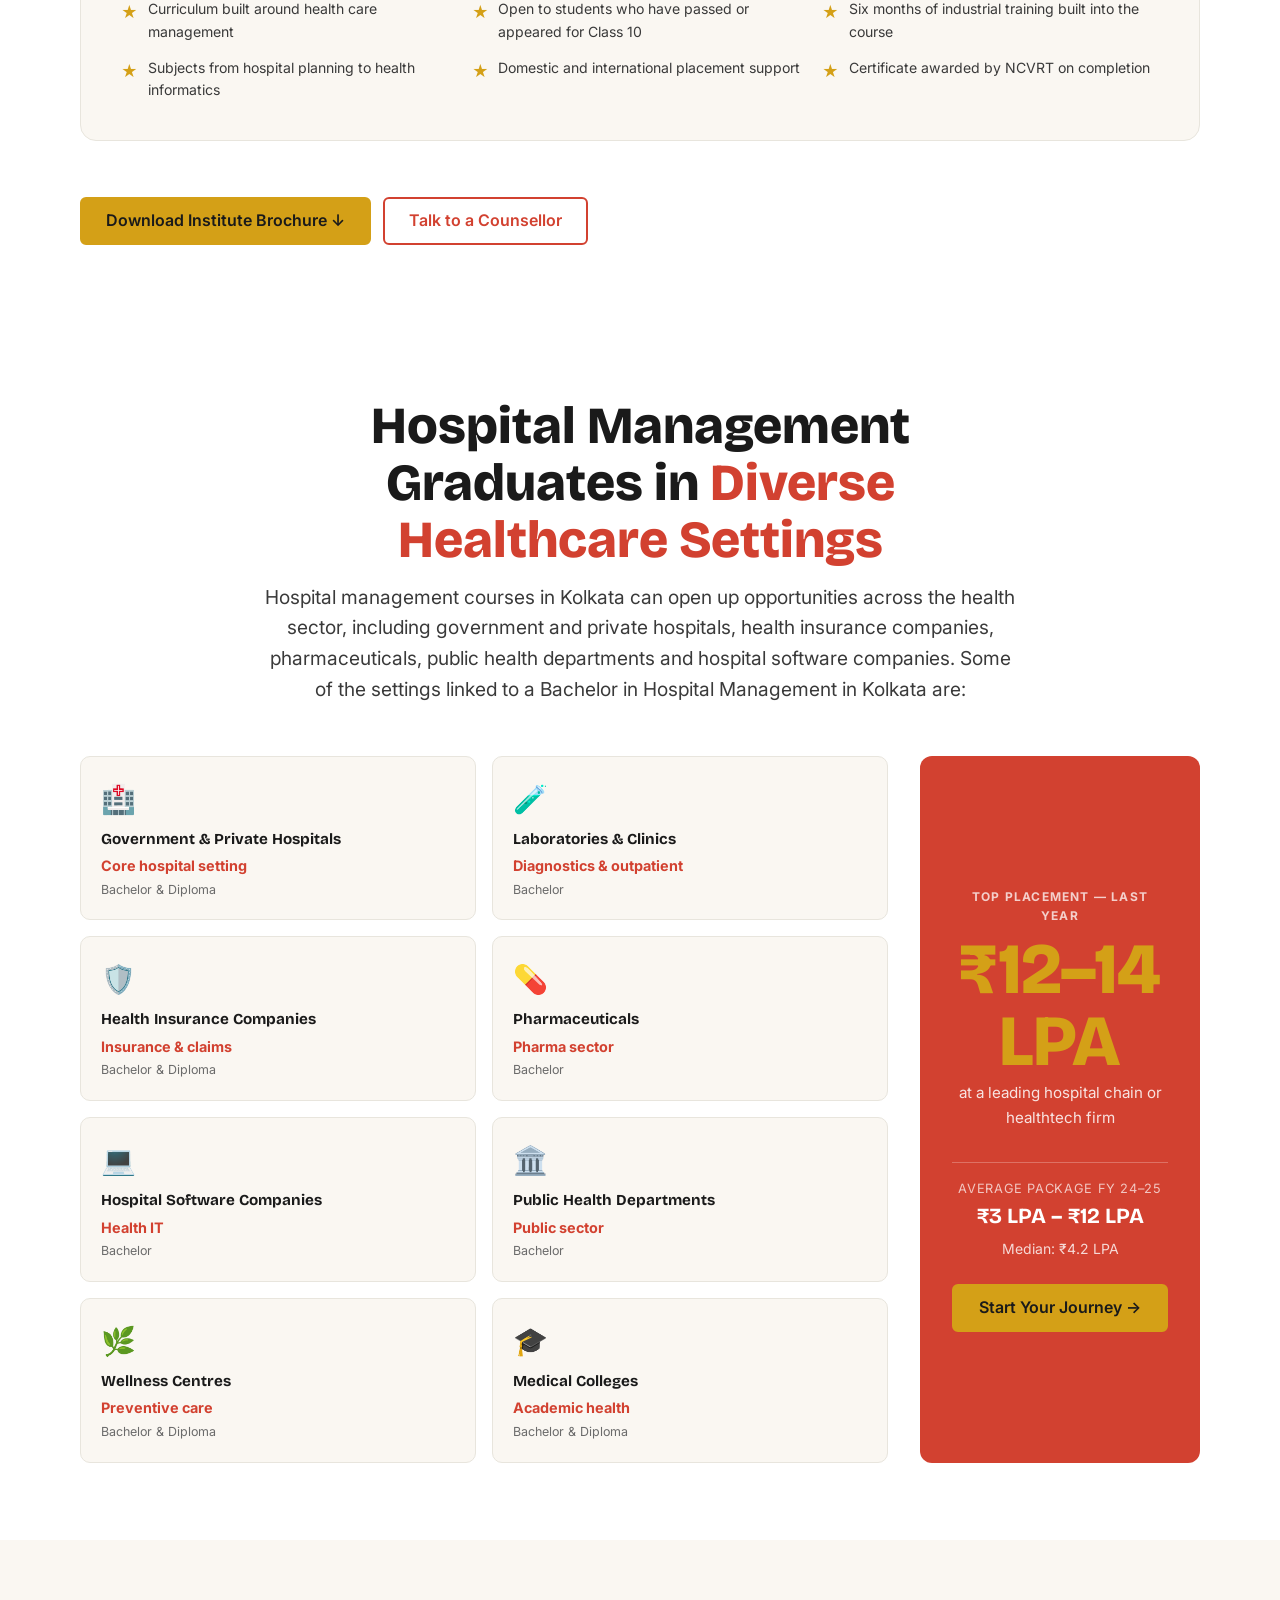
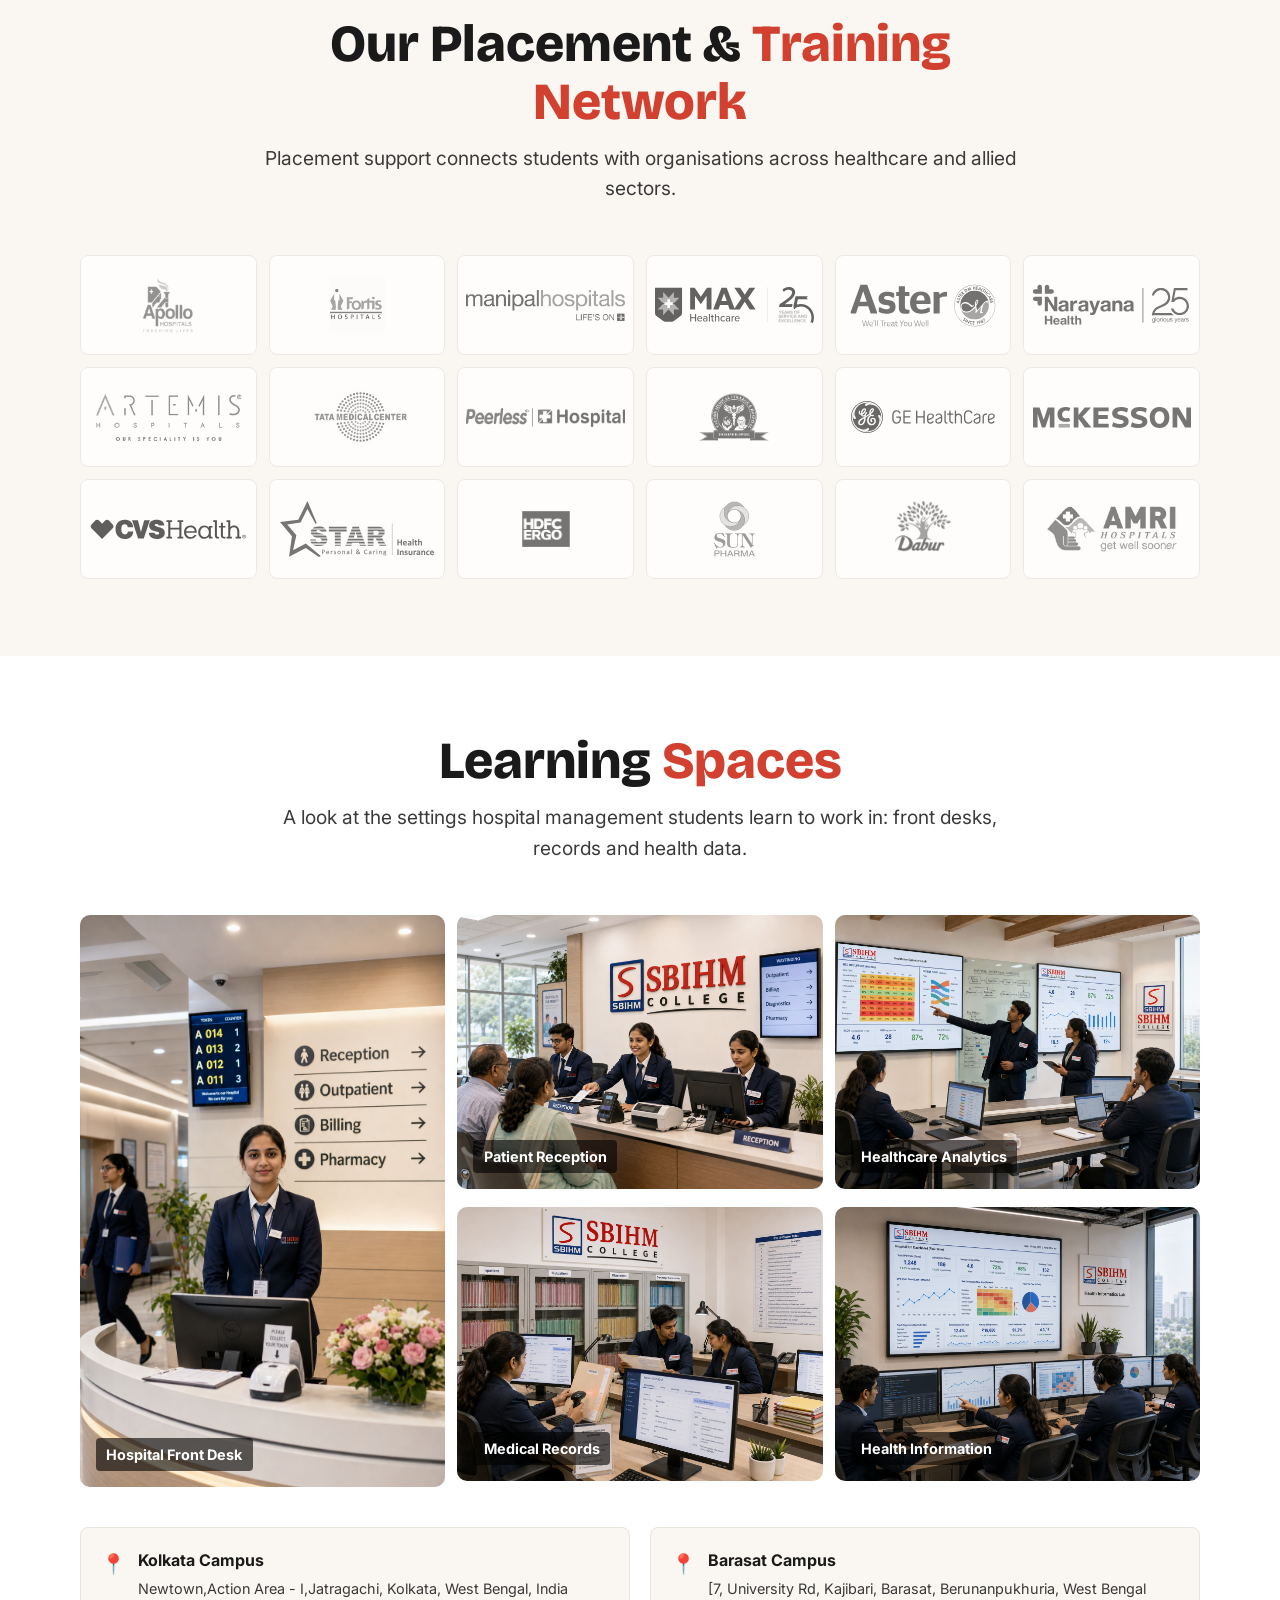
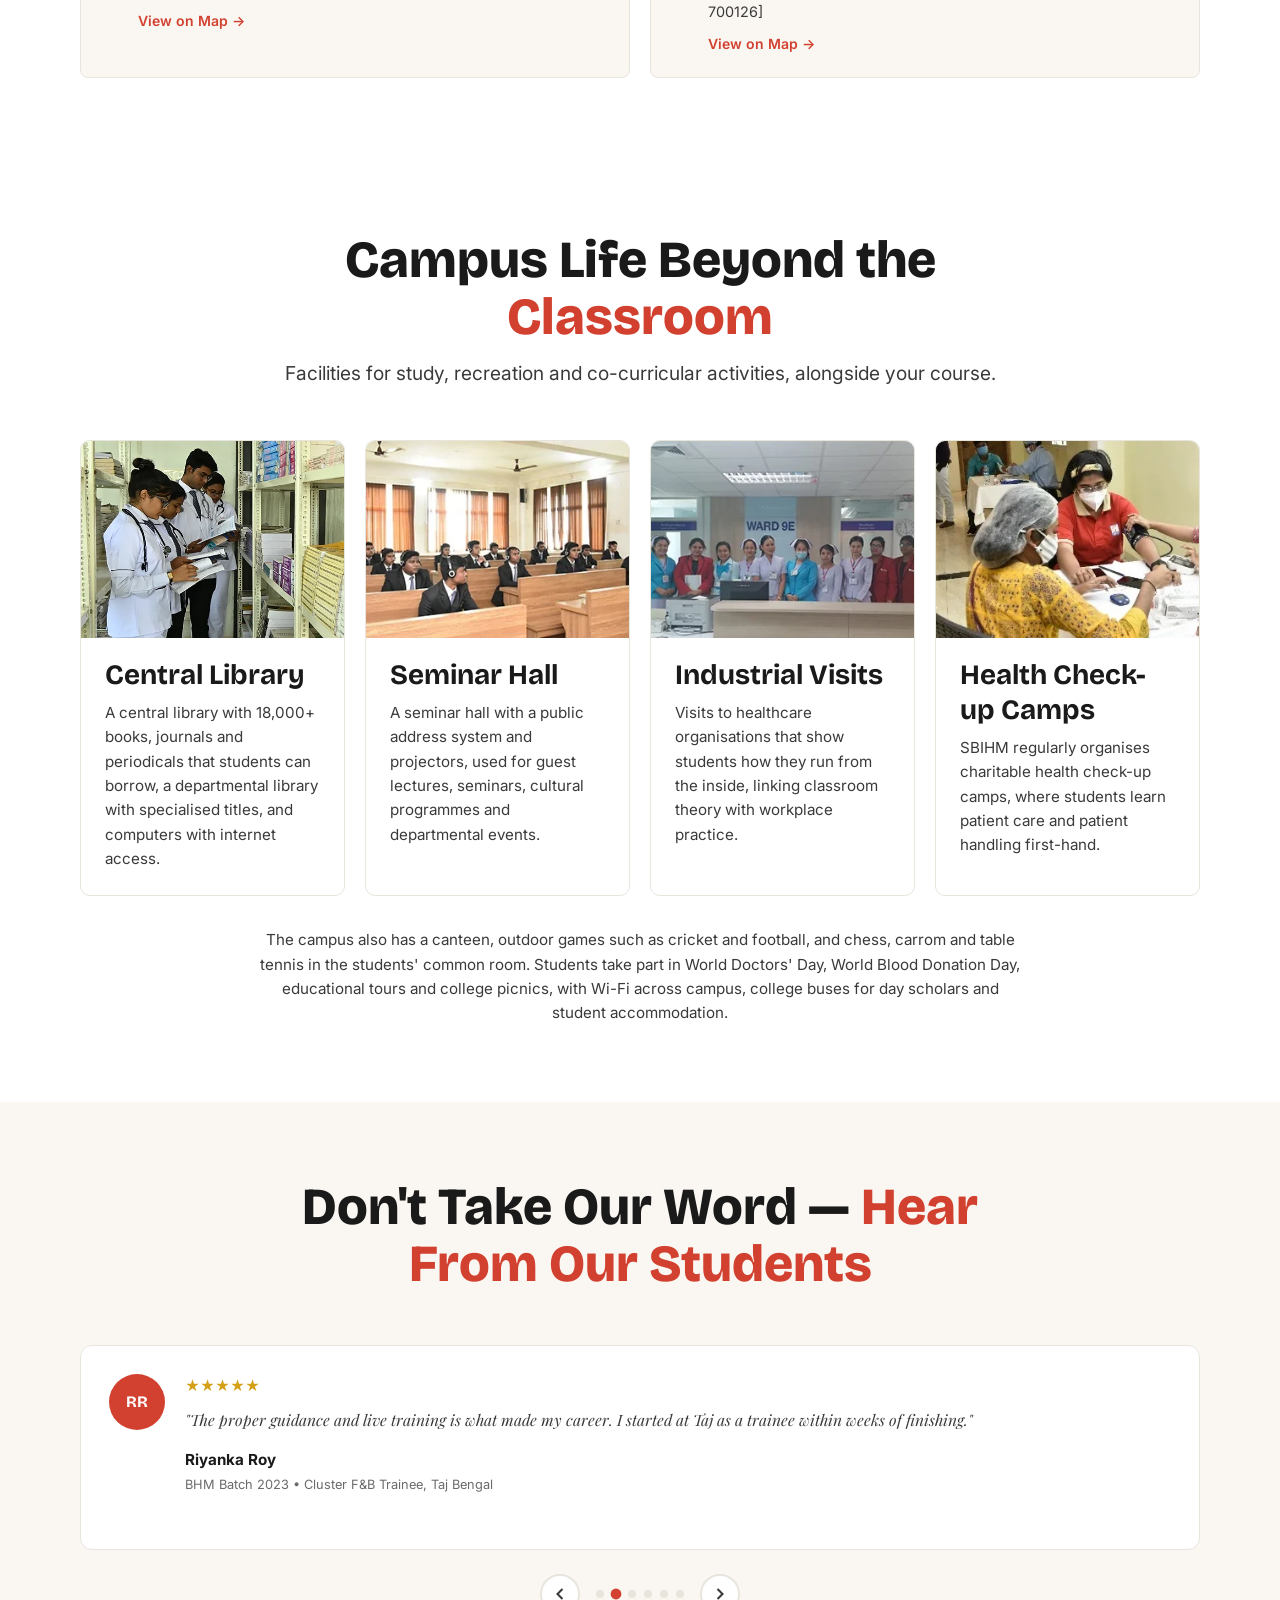
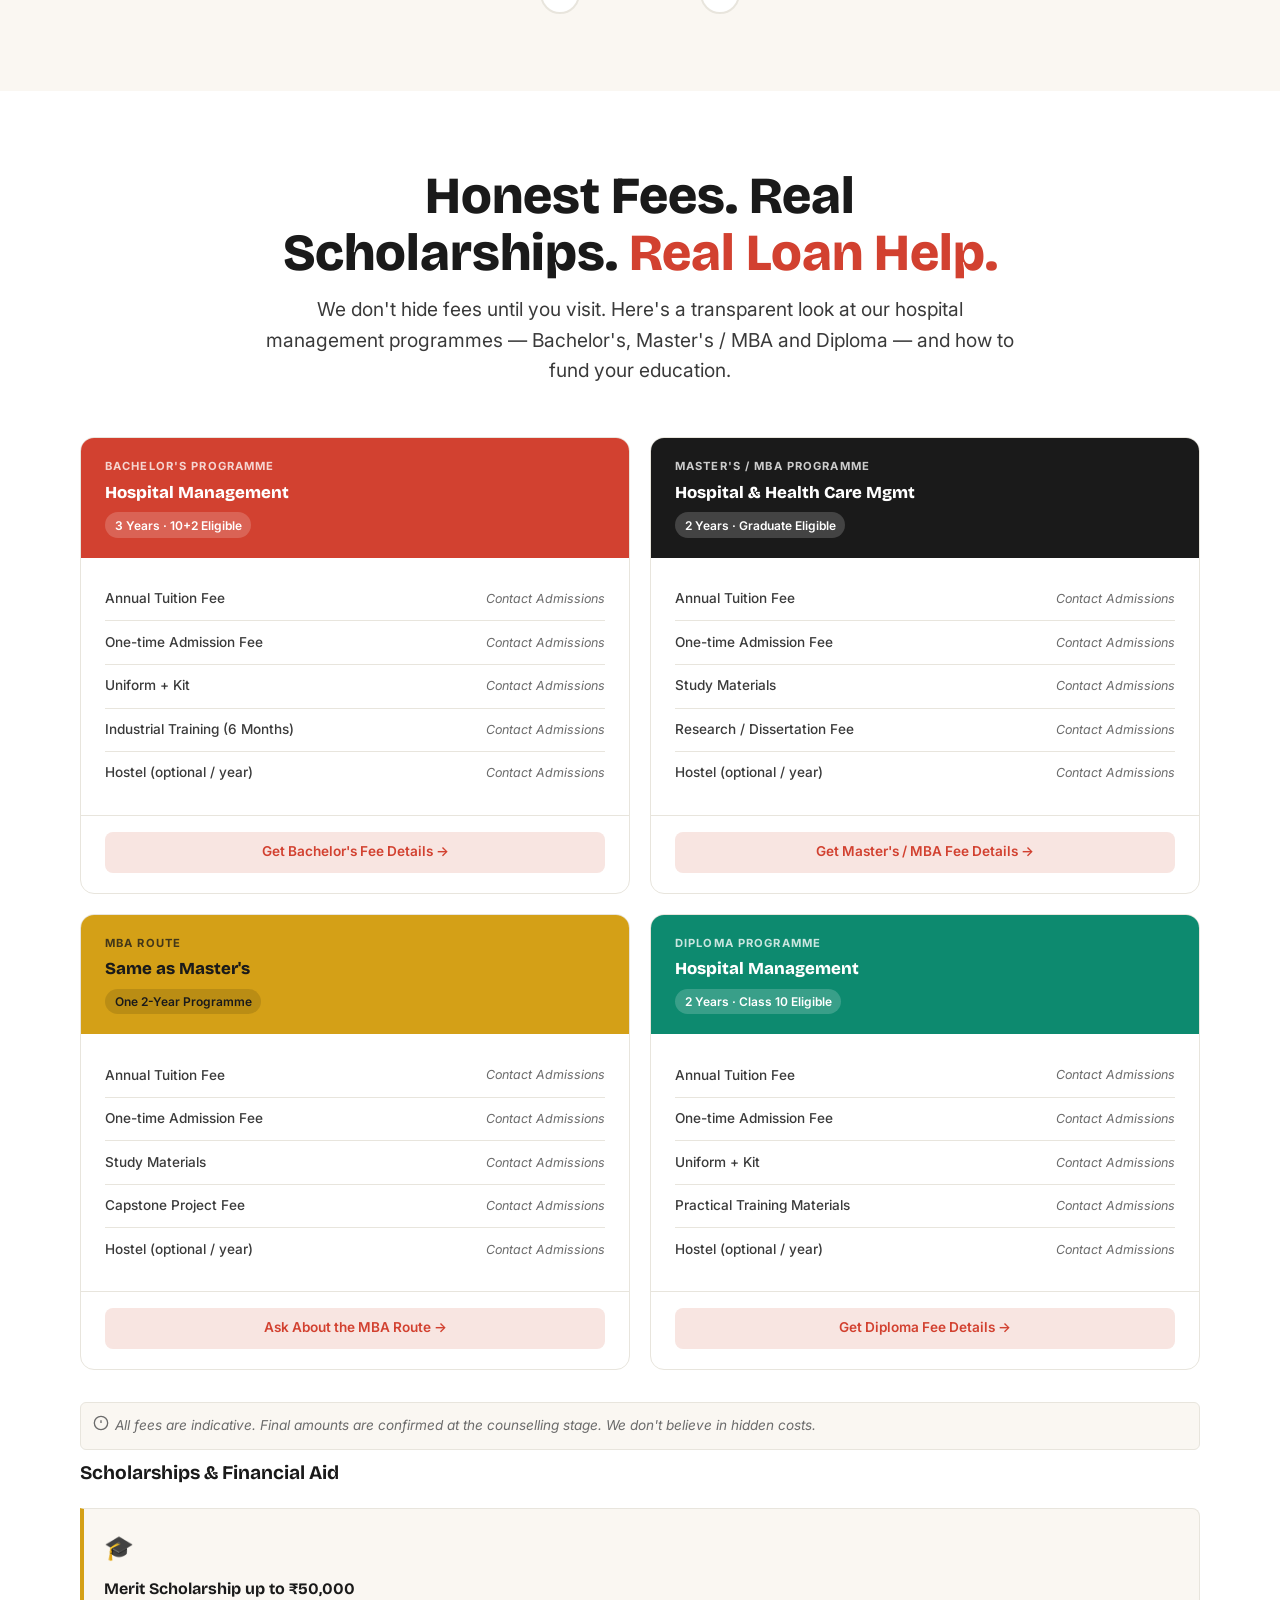
==== commit ecdd7ca7: "Few changes again made" ====
--- a/index.html
+++ b/index.html
@@ -1552,6 +1552,53 @@
             </div>
           </div>
         </div>
+
+      </div>
+    </section>
+
+    <!-- ===== SECTION 11b: Campus Life & Facilities ===== -->
+    <section class="section" id="campus-life" aria-labelledby="campus-life-headline">
+      <div class="container">
+        <div class="section__header">
+          <h2 class="section__title" id="campus-life-headline">
+            Campus Life Beyond the <span class="text-red">Classroom</span>
+          </h2>
+          <p class="section__subtitle">Facilities for study, recreation and co-curricular activities, alongside your course.</p>
+        </div>
+
+        <div class="campus-life-grid">
+
+          <article class="campus-life-card">
+            <img class="campus-life-card__img" src="assets/images/campus-library-4x3.webp" alt="SBIHM central library"
+              loading="lazy" decoding="async" width="512" height="384">
+            <h3 class="campus-life-card__title">Central Library</h3>
+            <p class="campus-life-card__text">A central library with 18,000+ books, journals and periodicals that students can borrow, a departmental library with specialised titles, and computers with internet access.</p>
+          </article>
+
+          <article class="campus-life-card">
+            <img class="campus-life-card__img" src="assets/images/campus-seminar-4x3.webp" alt="SBIHM seminar hall"
+              loading="lazy" decoding="async" width="311" height="233">
+            <h3 class="campus-life-card__title">Seminar Hall</h3>
+            <p class="campus-life-card__text">A seminar hall with a public address system and projectors, used for guest lectures, seminars, cultural programmes and departmental events.</p>
+          </article>
+
+          <article class="campus-life-card">
+            <img class="campus-life-card__img" src="assets/images/campus-industrial-visit-4x3.webp"
+              alt="SBIHM students on an industrial visit" loading="lazy" decoding="async" width="311" height="233">
+            <h3 class="campus-life-card__title">Industrial Visits</h3>
+            <p class="campus-life-card__text">Visits to healthcare organisations that show students how they run from the inside, linking classroom theory with workplace practice.</p>
+          </article>
+
+          <article class="campus-life-card">
+            <img class="campus-life-card__img" src="assets/images/campus-health-camp-4x3.webp"
+              alt="SBIHM charitable health check-up camp" loading="lazy" decoding="async" width="311" height="233">
+            <h3 class="campus-life-card__title">Health Check-up Camps</h3>
+            <p class="campus-life-card__text">SBIHM regularly organises charitable health check-up camps, where students learn patient care and patient handling first-hand.</p>
+          </article>
+
+        </div>
+
+        <p class="campus-life-closing">The campus also has a canteen, outdoor games such as cricket and football, and chess, carrom and table tennis in the students' common room. Students take part in World Doctors' Day, World Blood Donation Day, educational tours and college picnics, with Wi-Fi across campus, college buses for day scholars and student accommodation.</p>
 
       </div>
     </section>
--- a/styles.css
+++ b/styles.css
@@ -4795,3 +4795,71 @@
     grid-template-columns: 1fr;
   }
 }
+
+/* Campus Life section (added) */
+
+.campus-life-grid {
+  display: grid;
+  grid-template-columns: 1fr;
+  gap: 1.25rem;
+}
+
+.campus-life-card {
+  background: var(--sbihm-paper);
+  border: 1px solid var(--sbihm-line);
+  border-radius: 10px;
+  overflow: hidden;
+  transition:
+    box-shadow 0.2s,
+    transform 0.2s;
+}
+
+.campus-life-card:hover {
+  box-shadow: var(--sbihm-shadow);
+  transform: translateY(-2px);
+}
+
+.campus-life-card__img {
+  display: block;
+  width: 100%;
+  height: auto;
+  aspect-ratio: 4 / 3;
+  object-fit: cover;
+}
+
+.campus-life-card__title {
+  font-family: var(--font-display);
+  font-size: var(--fs-h3);
+  font-weight: 700;
+  color: var(--sbihm-black);
+  line-height: 1.25;
+  margin: 1.25rem 1.5rem 0.5rem;
+}
+
+.campus-life-card__text {
+  font-size: 0.95rem;
+  color: var(--sbihm-charcoal);
+  line-height: 1.6;
+  margin: 0 1.5rem 1.5rem;
+}
+
+.campus-life-closing {
+  max-width: 760px;
+  margin: 2rem auto 0;
+  text-align: center;
+  font-size: 0.95rem;
+  color: var(--sbihm-charcoal);
+  line-height: 1.6;
+}
+
+@media (min-width: 640px) {
+  .campus-life-grid {
+    grid-template-columns: repeat(2, 1fr);
+  }
+}
+
+@media (min-width: 1024px) {
+  .campus-life-grid {
+    grid-template-columns: repeat(4, 1fr);
+  }
+}
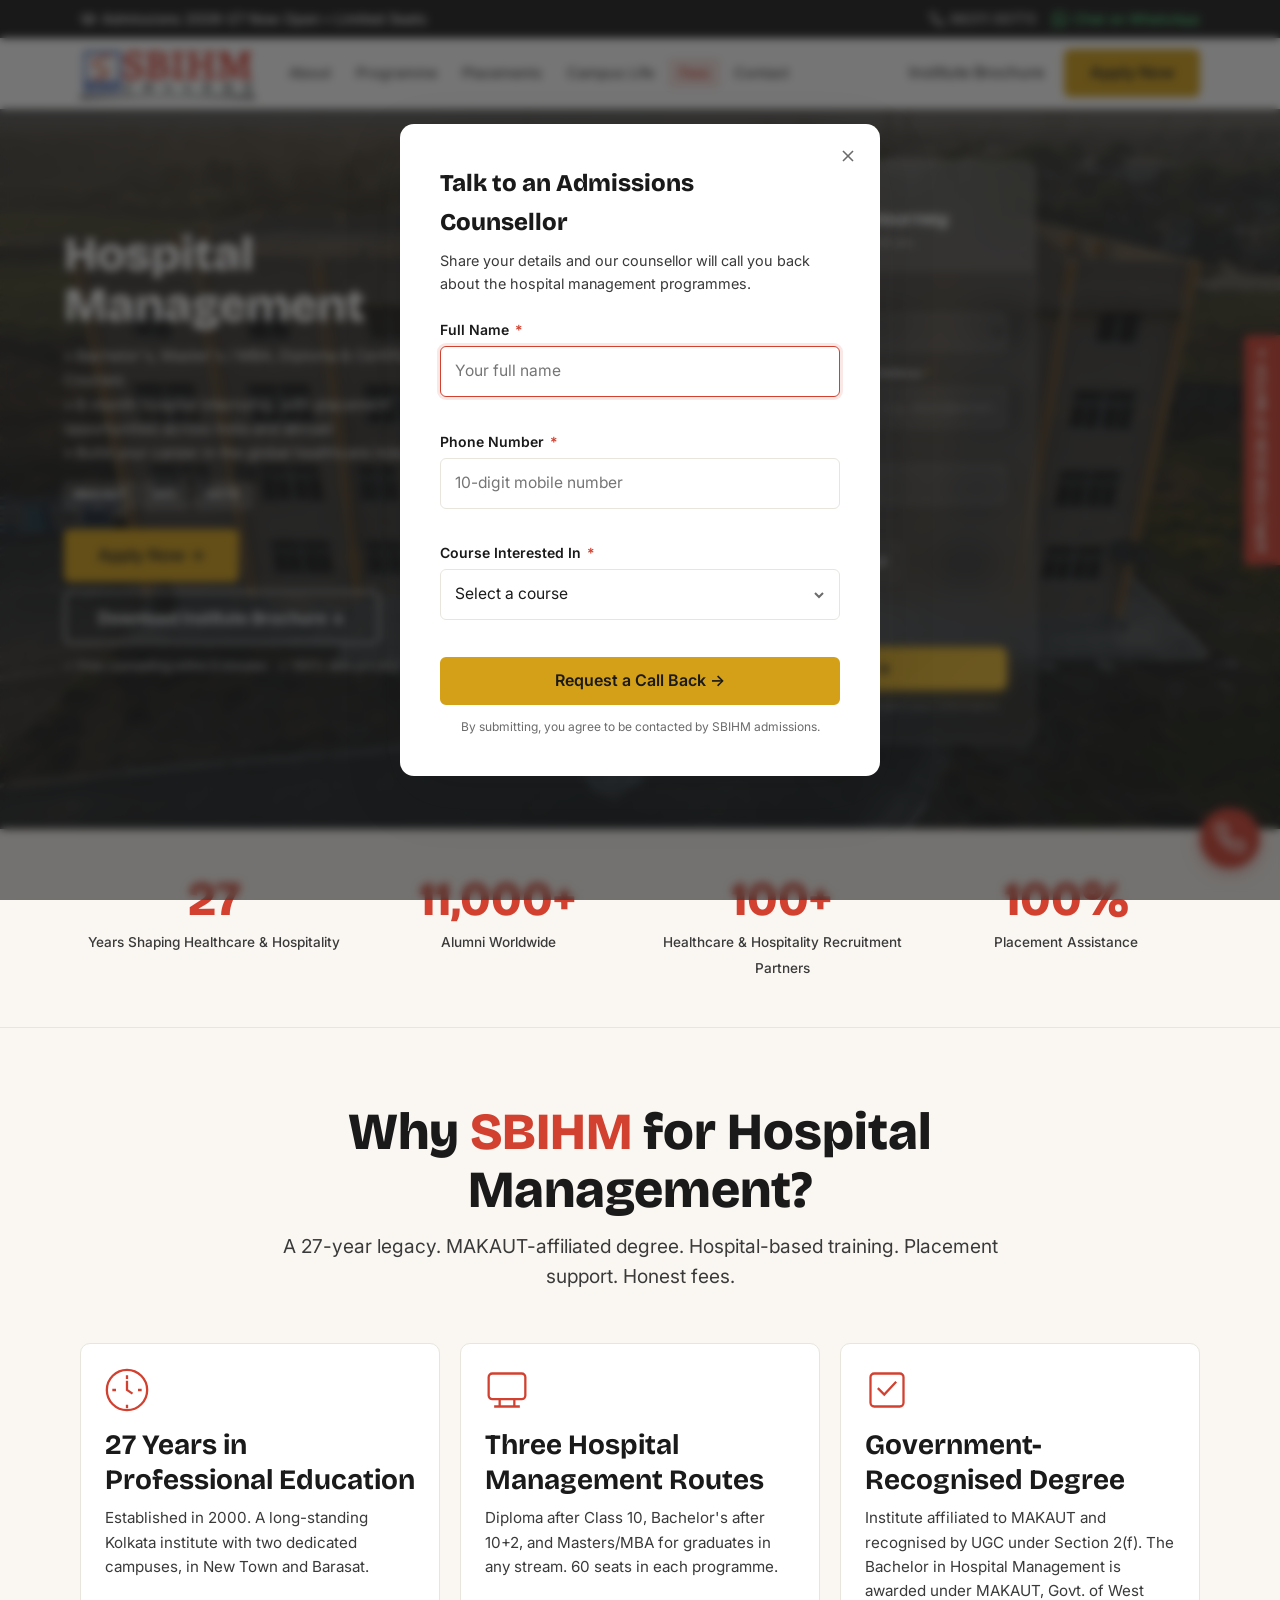
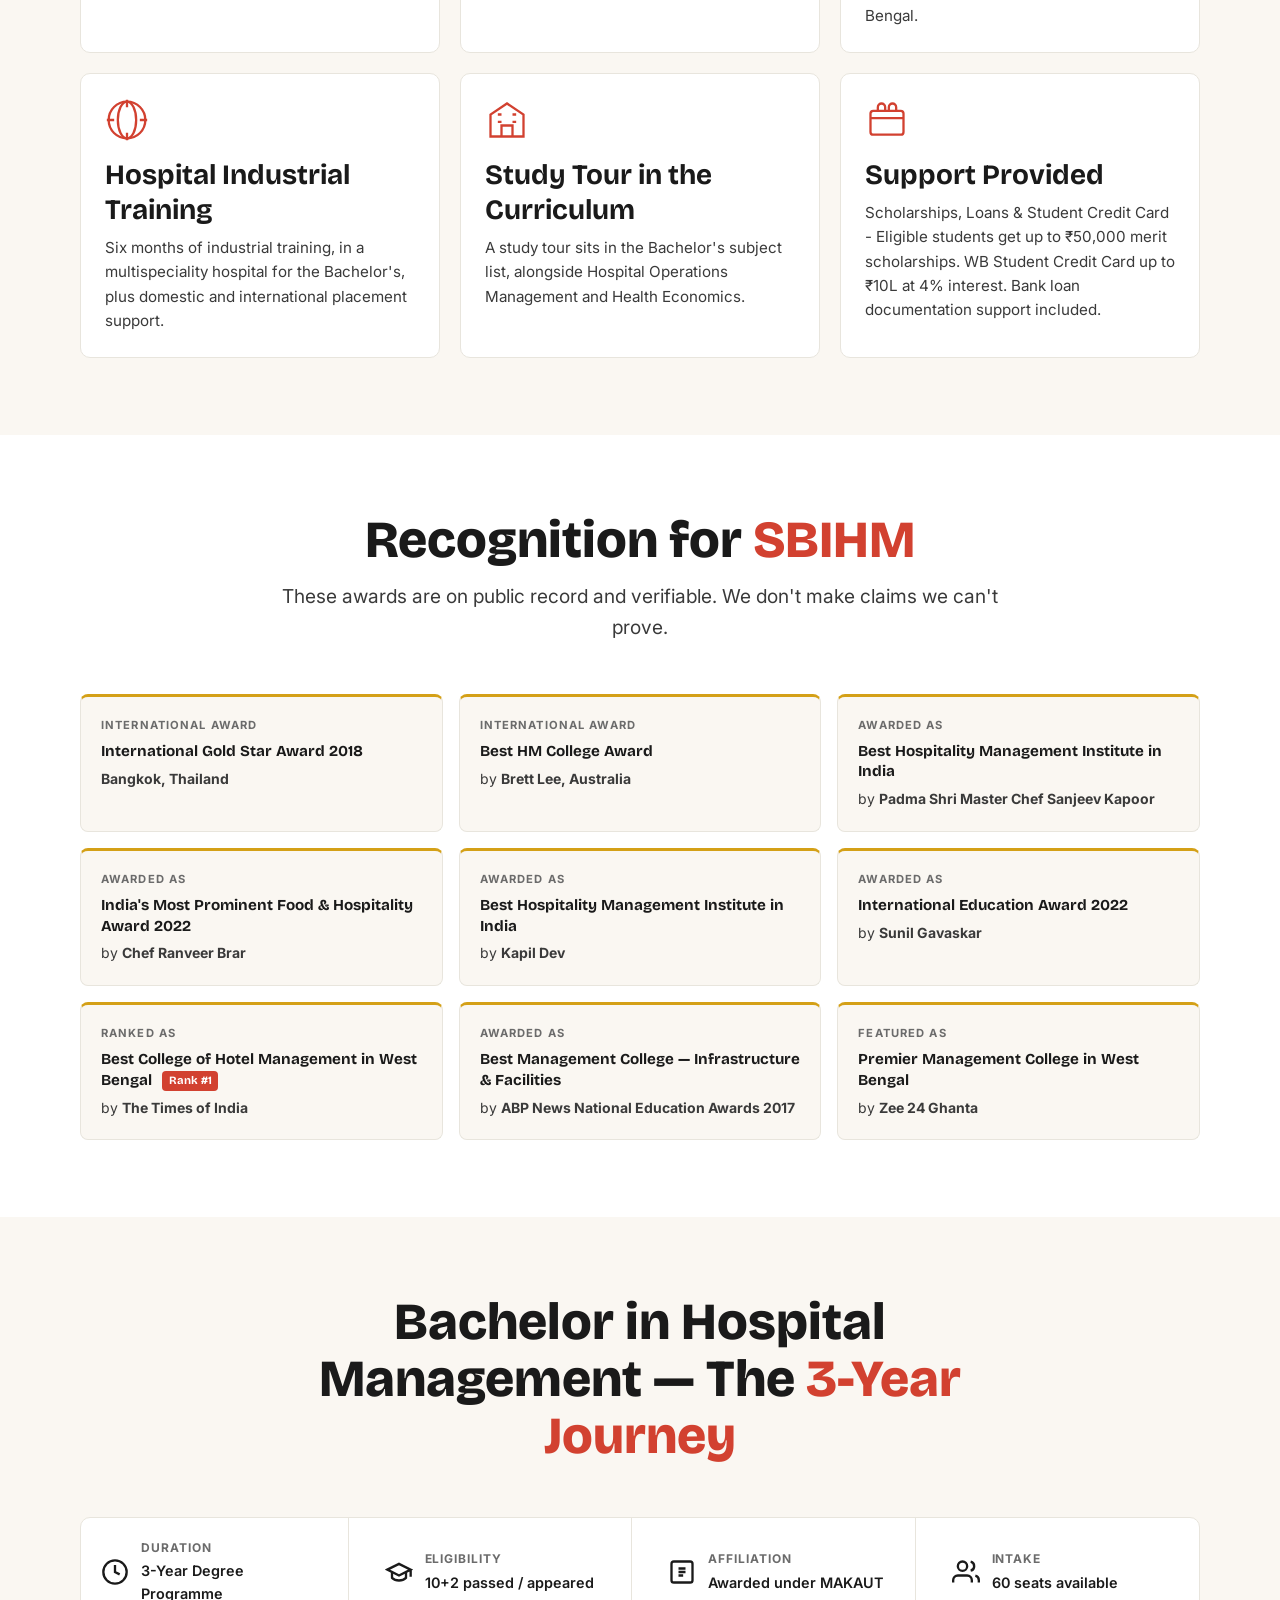
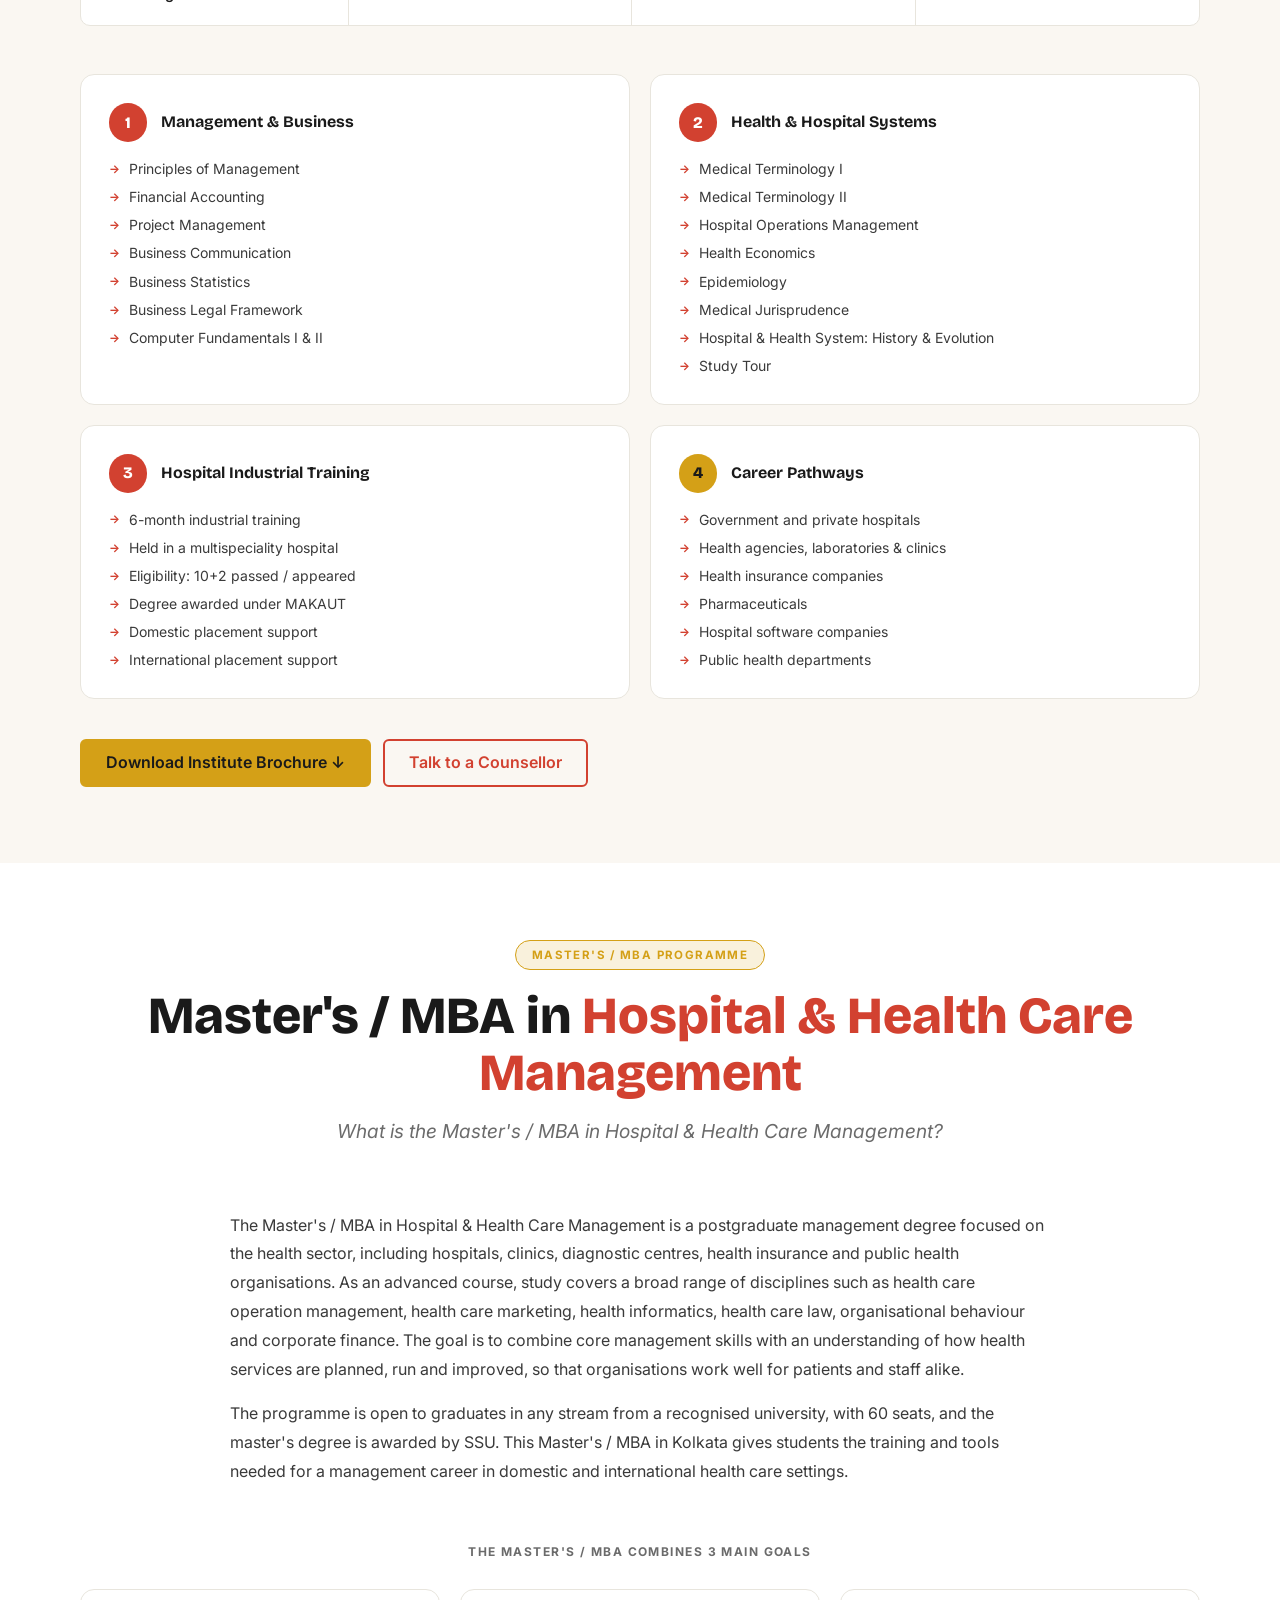
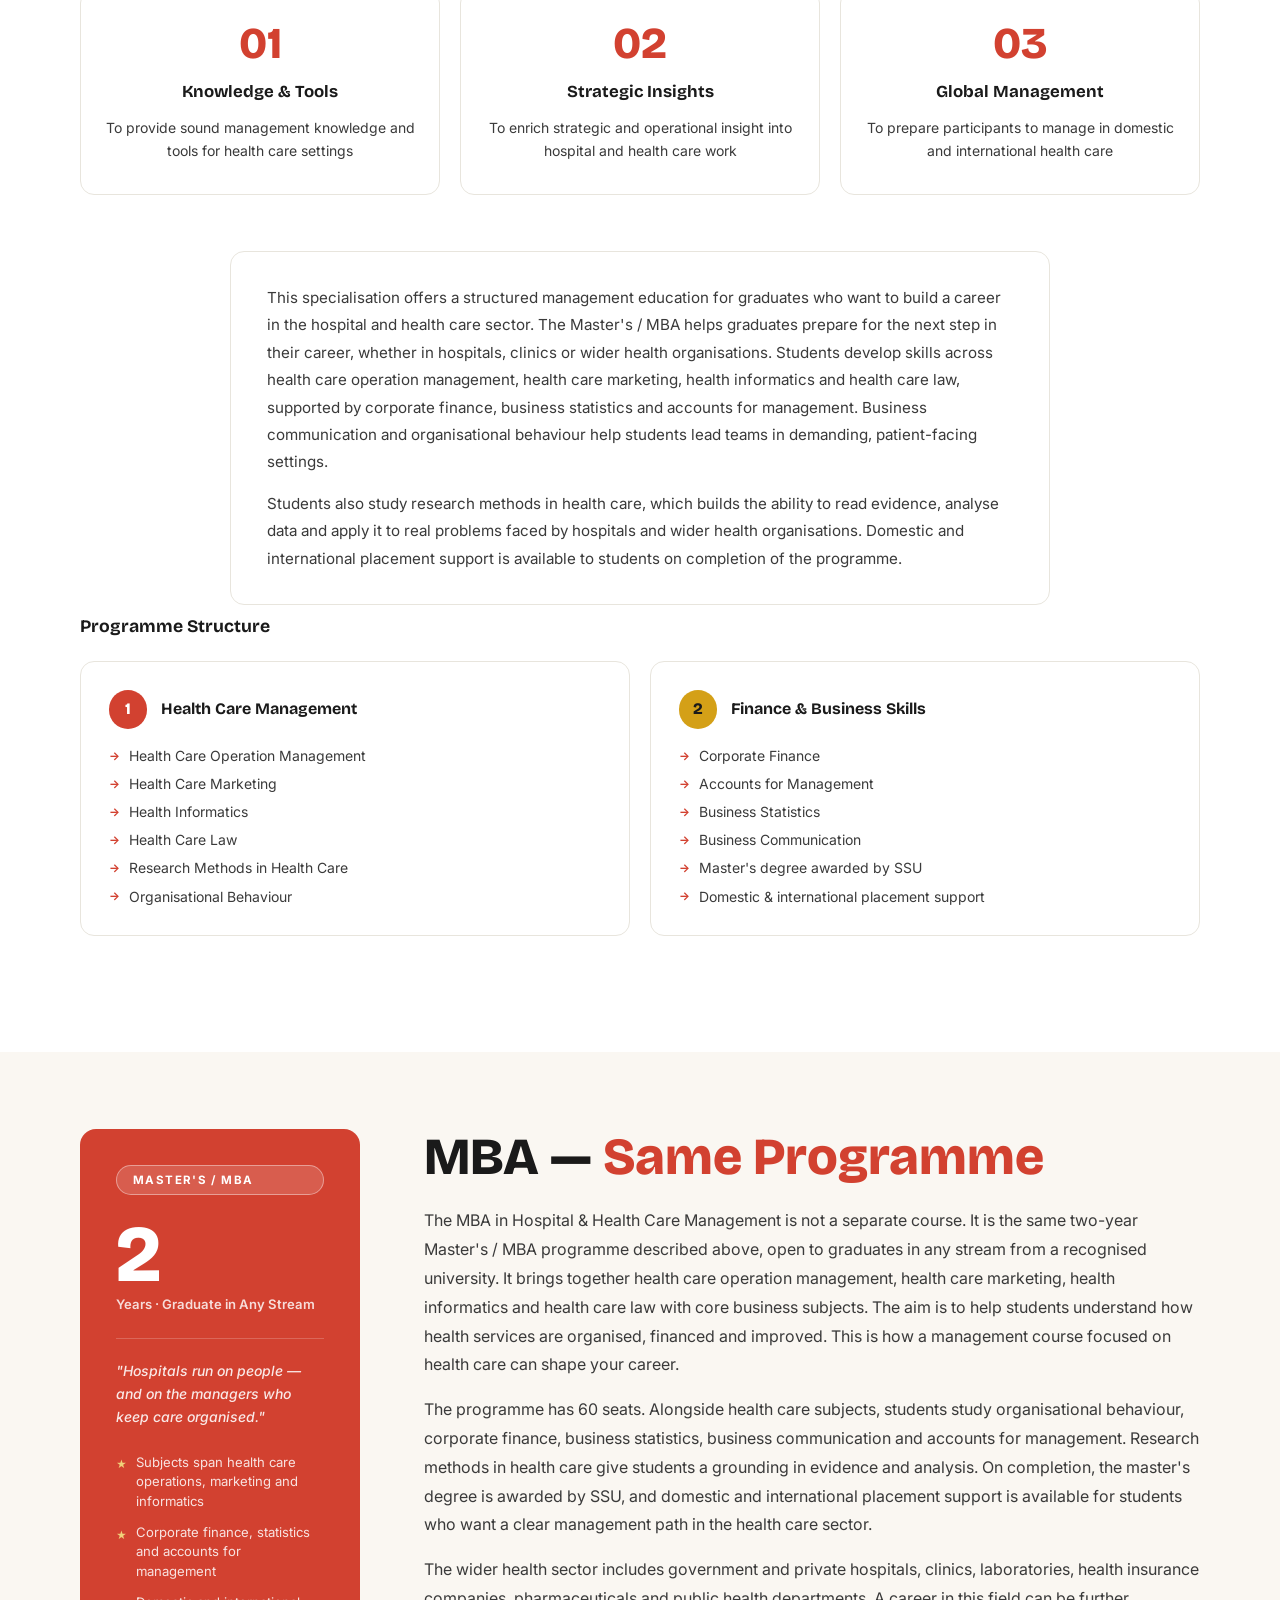
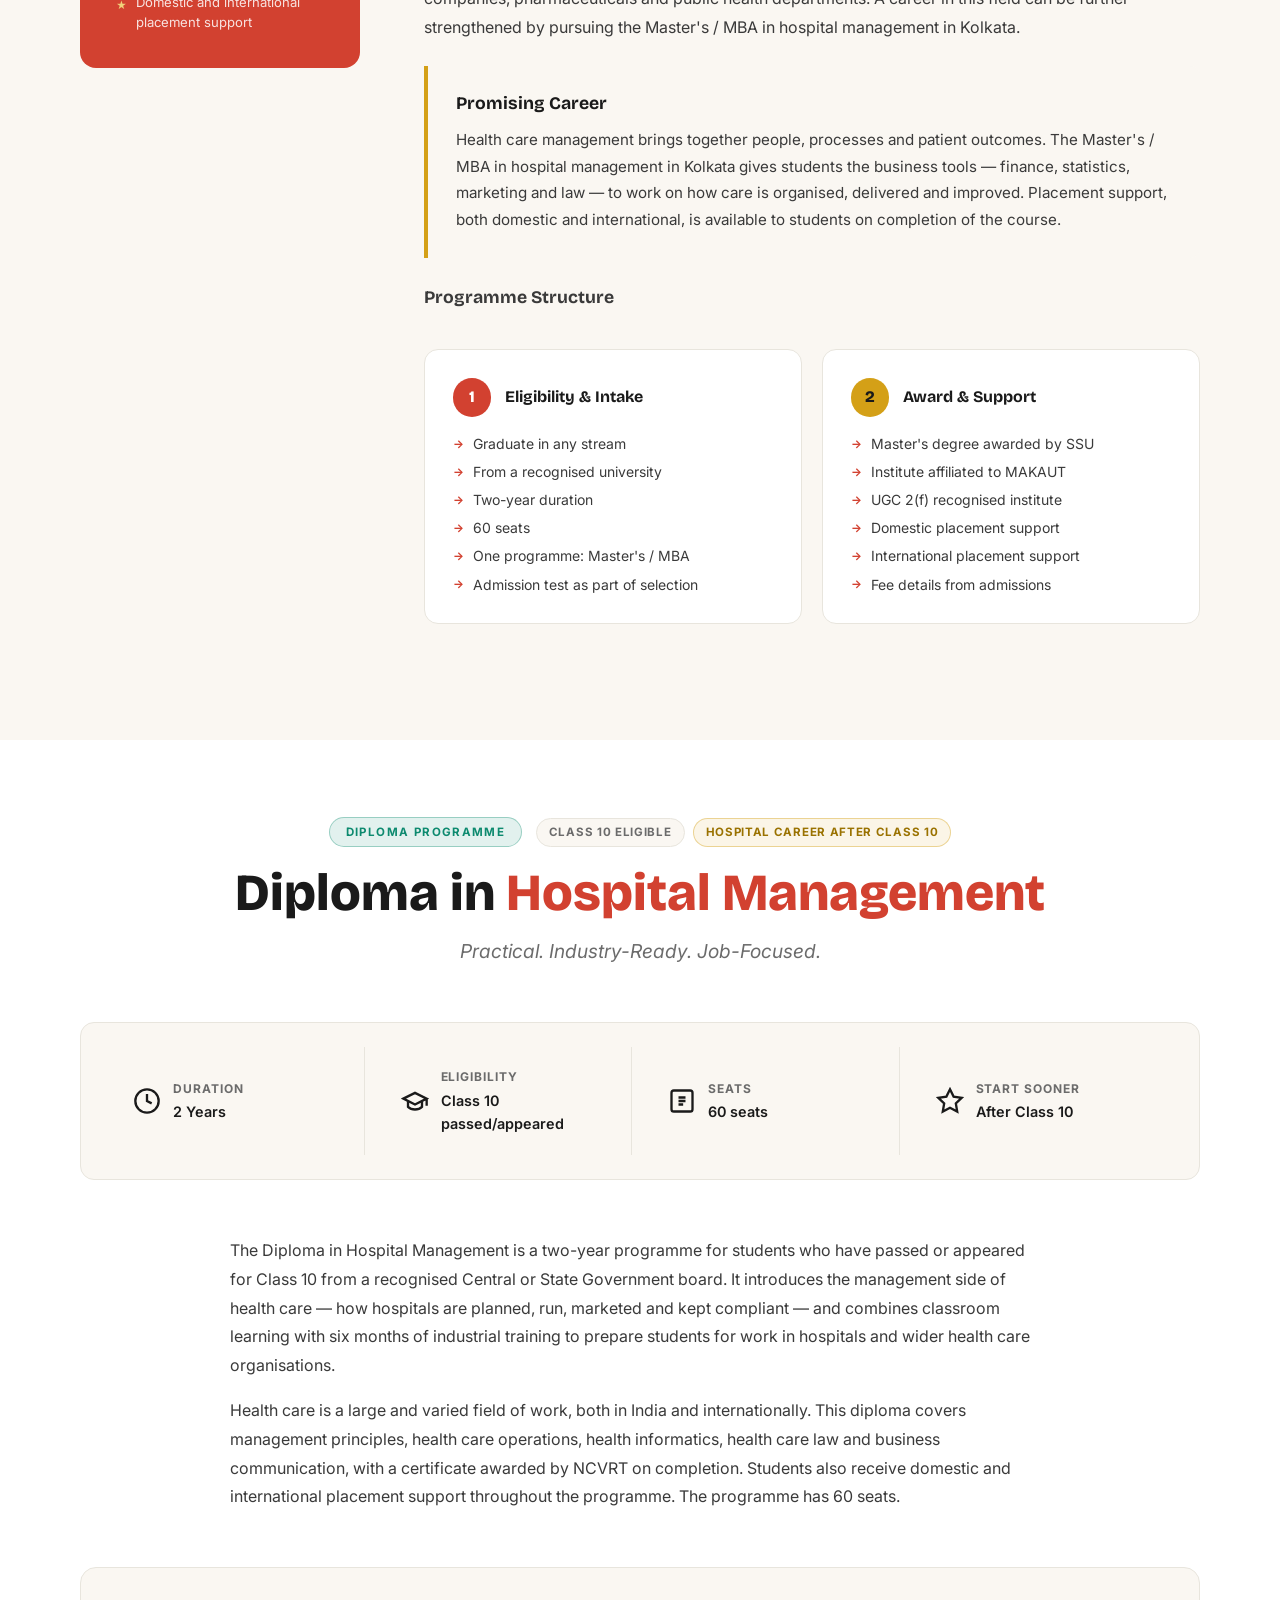
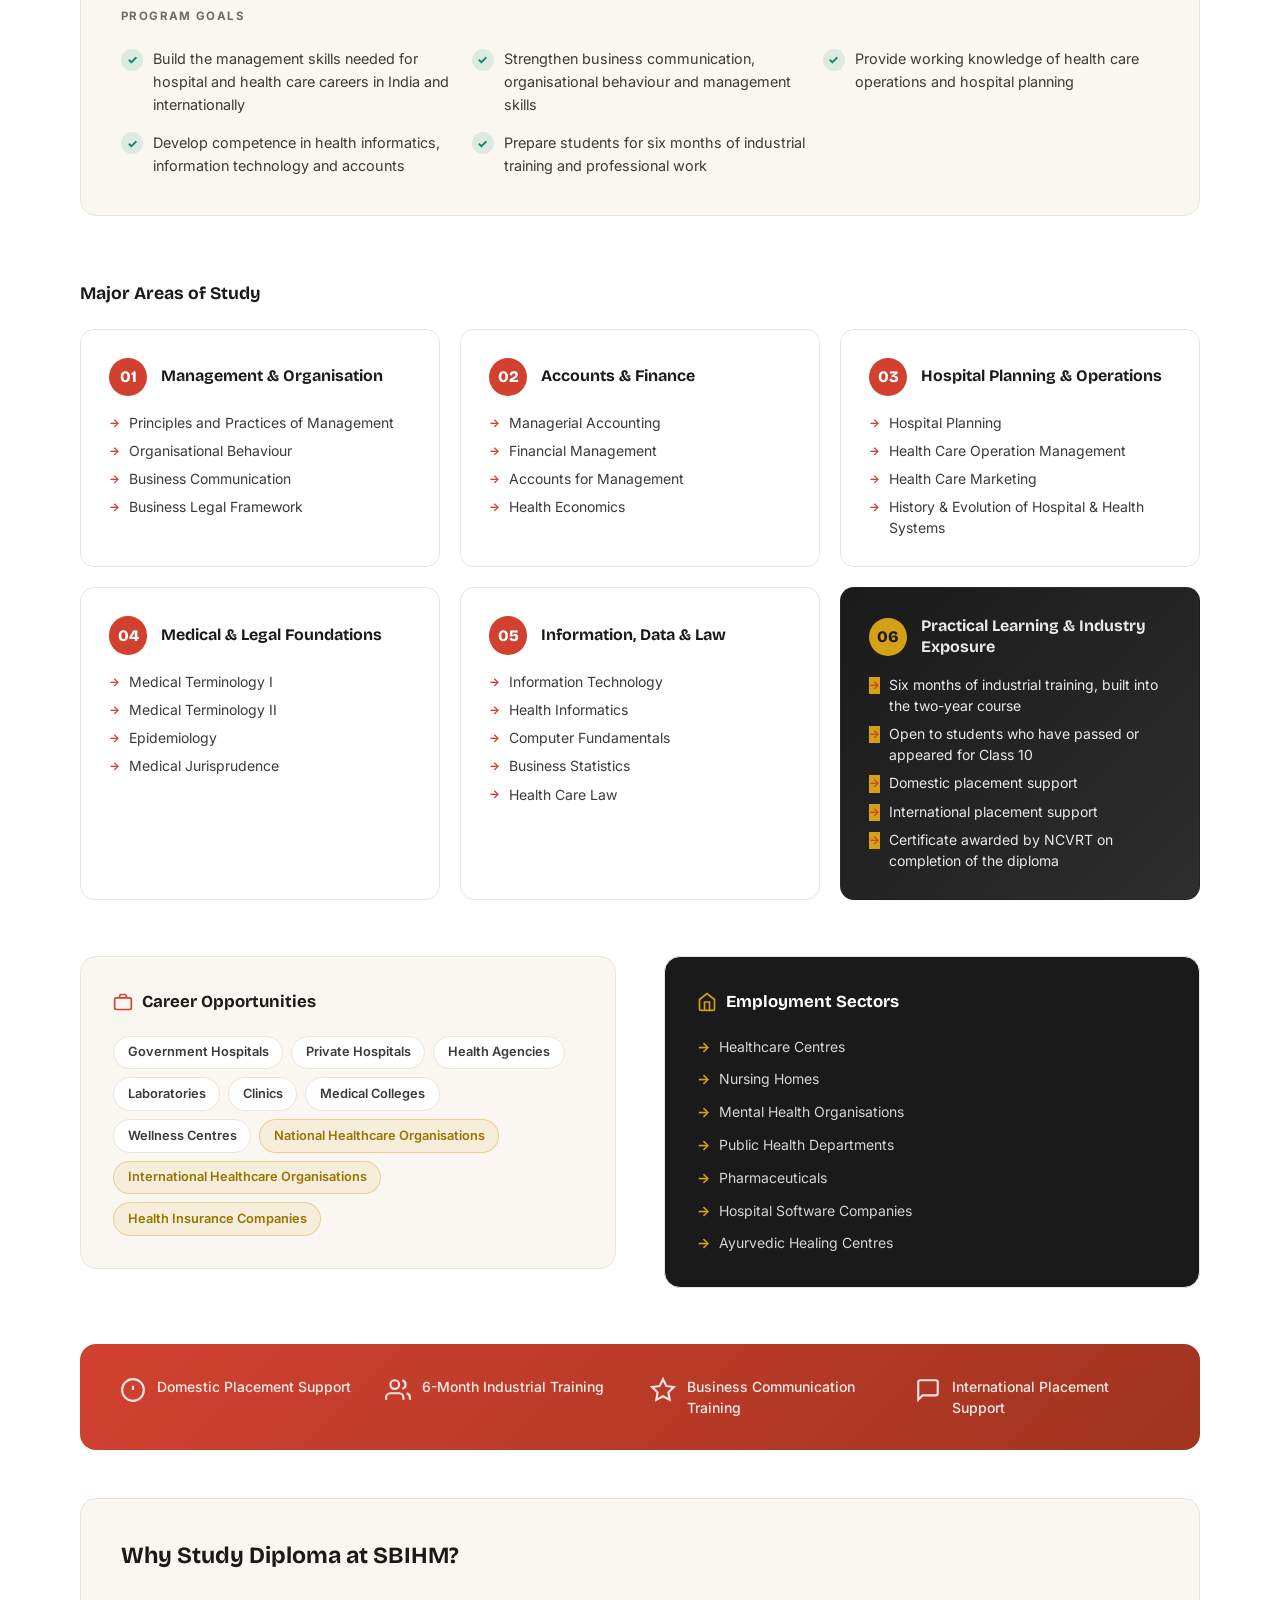
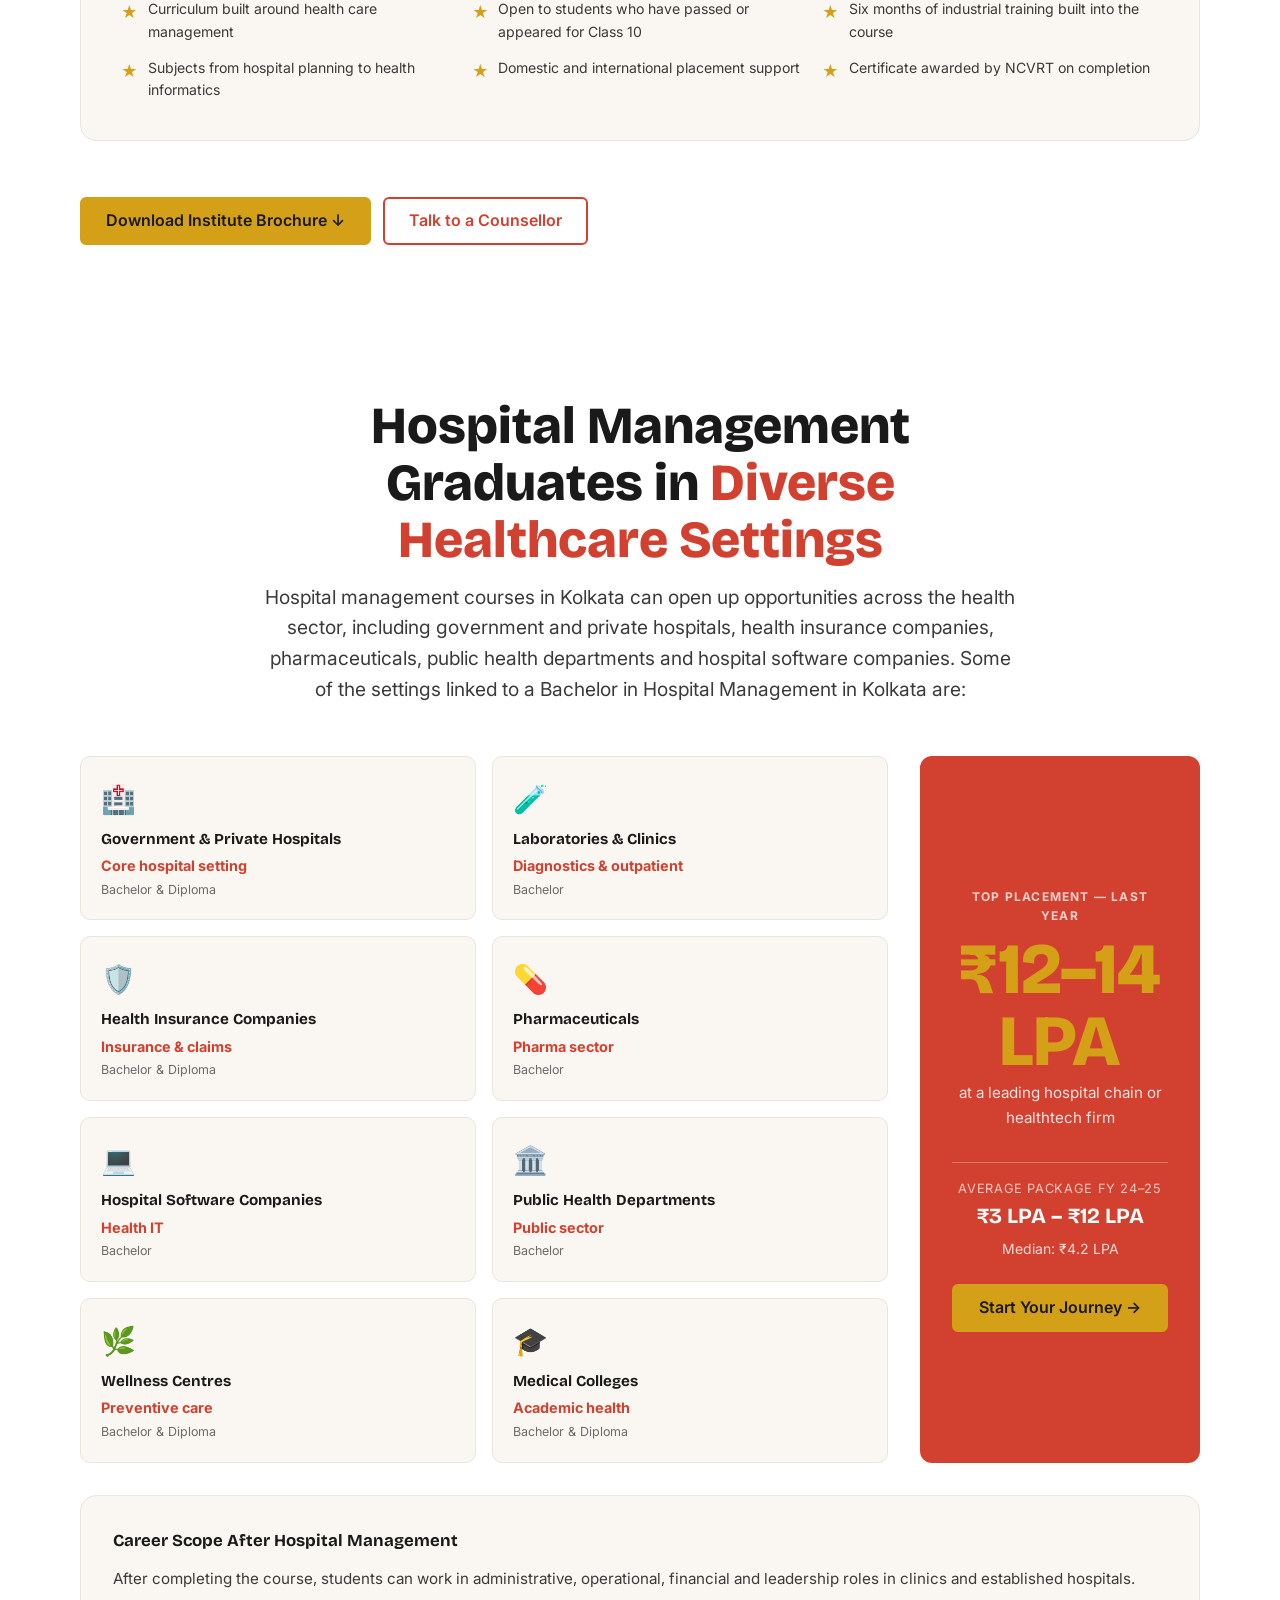
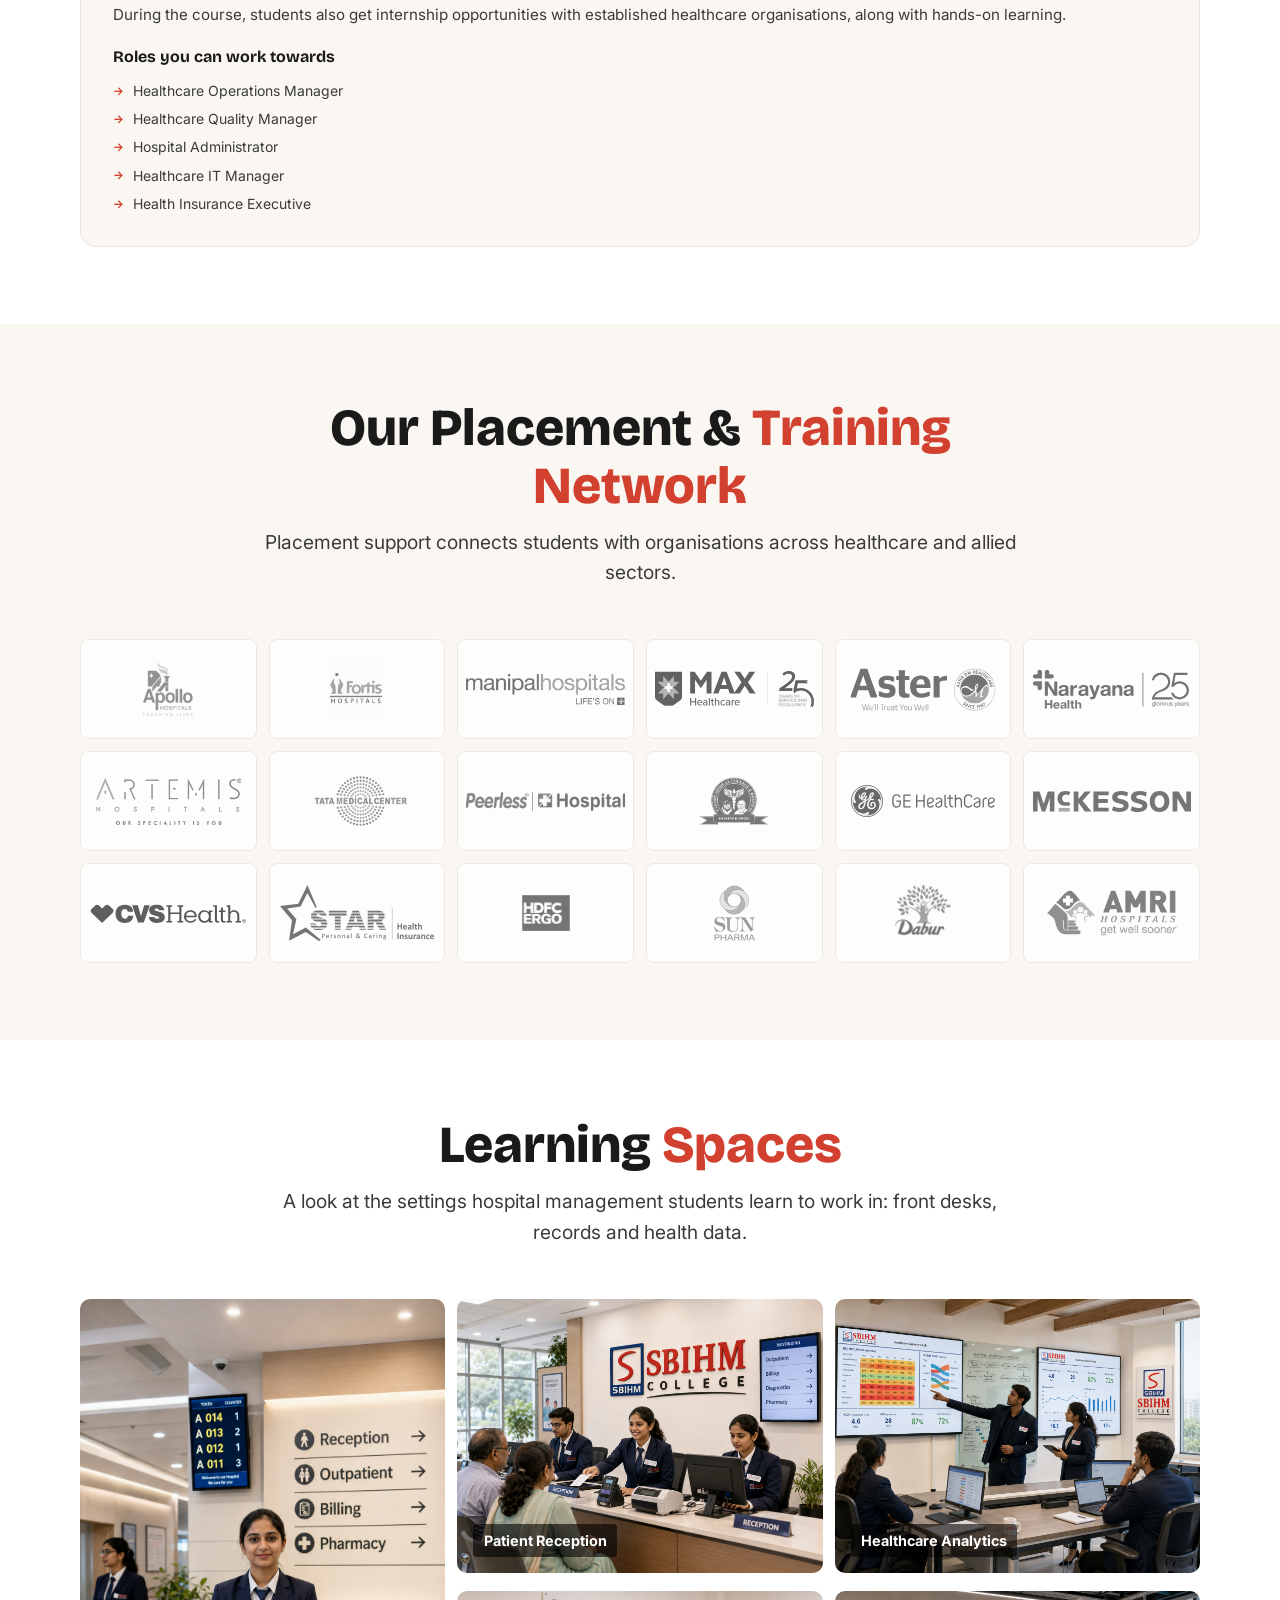
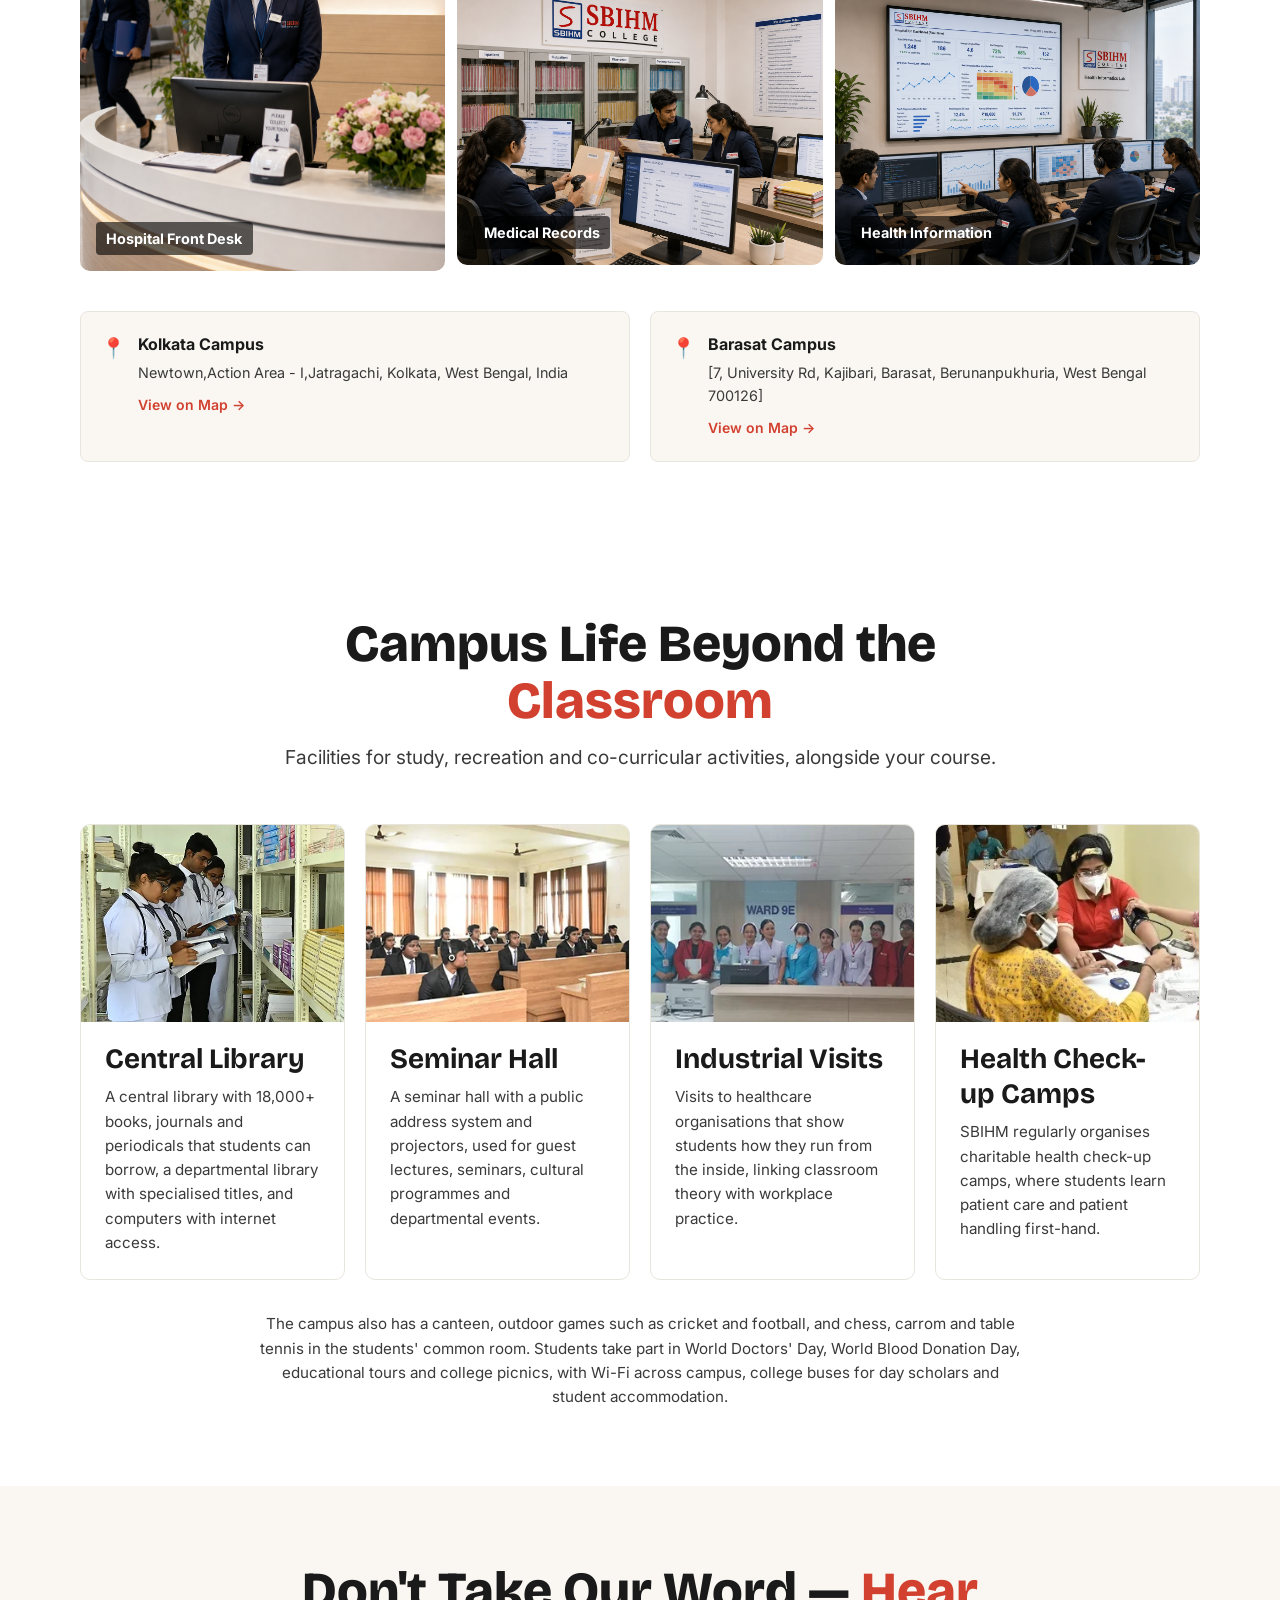
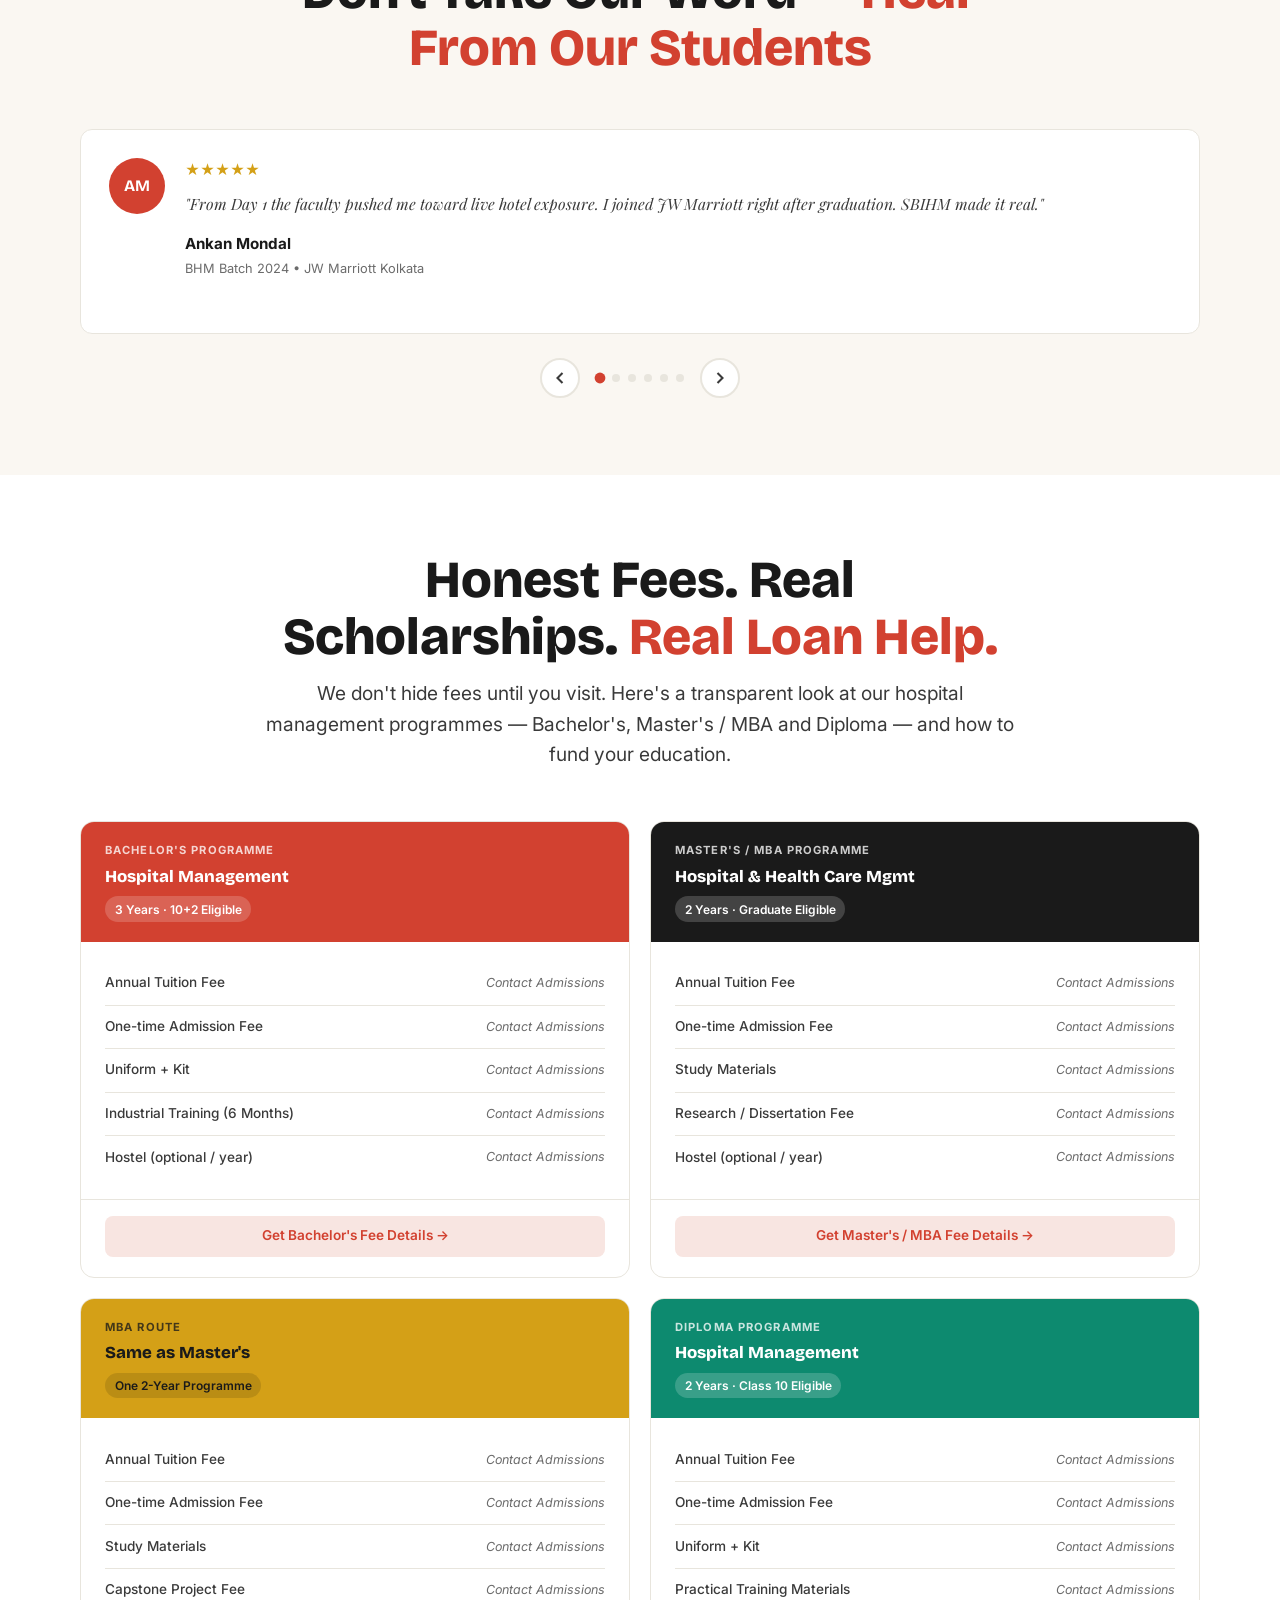
==== commit 17d00b45: "One content added" ====
--- a/index.html
+++ b/index.html
@@ -289,7 +289,7 @@
           <div class="hero__badges" aria-label="Recognitions and accreditations">
             <span class="hero__badge">MAKAUT</span>
             <span class="hero__badge">UGC</span>
-            <span class="hero__badge">NCHMCT</span>
+            <!-- <span class="hero__badge">NCHMCT</span> -->
             <span class="hero__badge">AICTE</span>
           </div>
           <div class="hero__ctas">
@@ -1391,6 +1391,21 @@
                 data-cta-location="careers-callout">Start Your Journey →</a>
             </div>
           </aside>
+        </div>
+
+        <!-- Career Scope block (added) -->
+        <div class="diploma-careers-col career-scope-block">
+          <h3 class="diploma-careers-col__title career-scope-title">Career Scope After Hospital Management</h3>
+          <p class="usp-card__desc career-scope-text">After completing the course, students can work in administrative, operational, financial and leadership roles in clinics and established hospitals.</p>
+          <p class="usp-card__desc career-scope-text">During the course, students also get internship opportunities with established healthcare organisations, along with hands-on learning.</p>
+          <h4 class="curriculum-card__title career-scope-roles-title">Roles you can work towards</h4>
+          <ul class="curriculum-card__list">
+            <li>Healthcare Operations Manager</li>
+            <li>Healthcare Quality Manager</li>
+            <li>Hospital Administrator</li>
+            <li>Healthcare IT Manager</li>
+            <li>Health Insurance Executive</li>
+          </ul>
         </div>
       </div>
     </section>
--- a/styles.css
+++ b/styles.css
@@ -4863,3 +4863,21 @@
     grid-template-columns: repeat(4, 1fr);
   }
 }
+
+/* Career Scope block (added) */
+.career-scope-block {
+  margin-top: 2rem;
+}
+
+.career-scope-title {
+  margin-bottom: 0.75rem;
+}
+
+.career-scope-text {
+  margin-bottom: 0.75rem;
+}
+
+.career-scope-roles-title {
+  margin-top: 1.25rem;
+  margin-bottom: 0.75rem;
+}
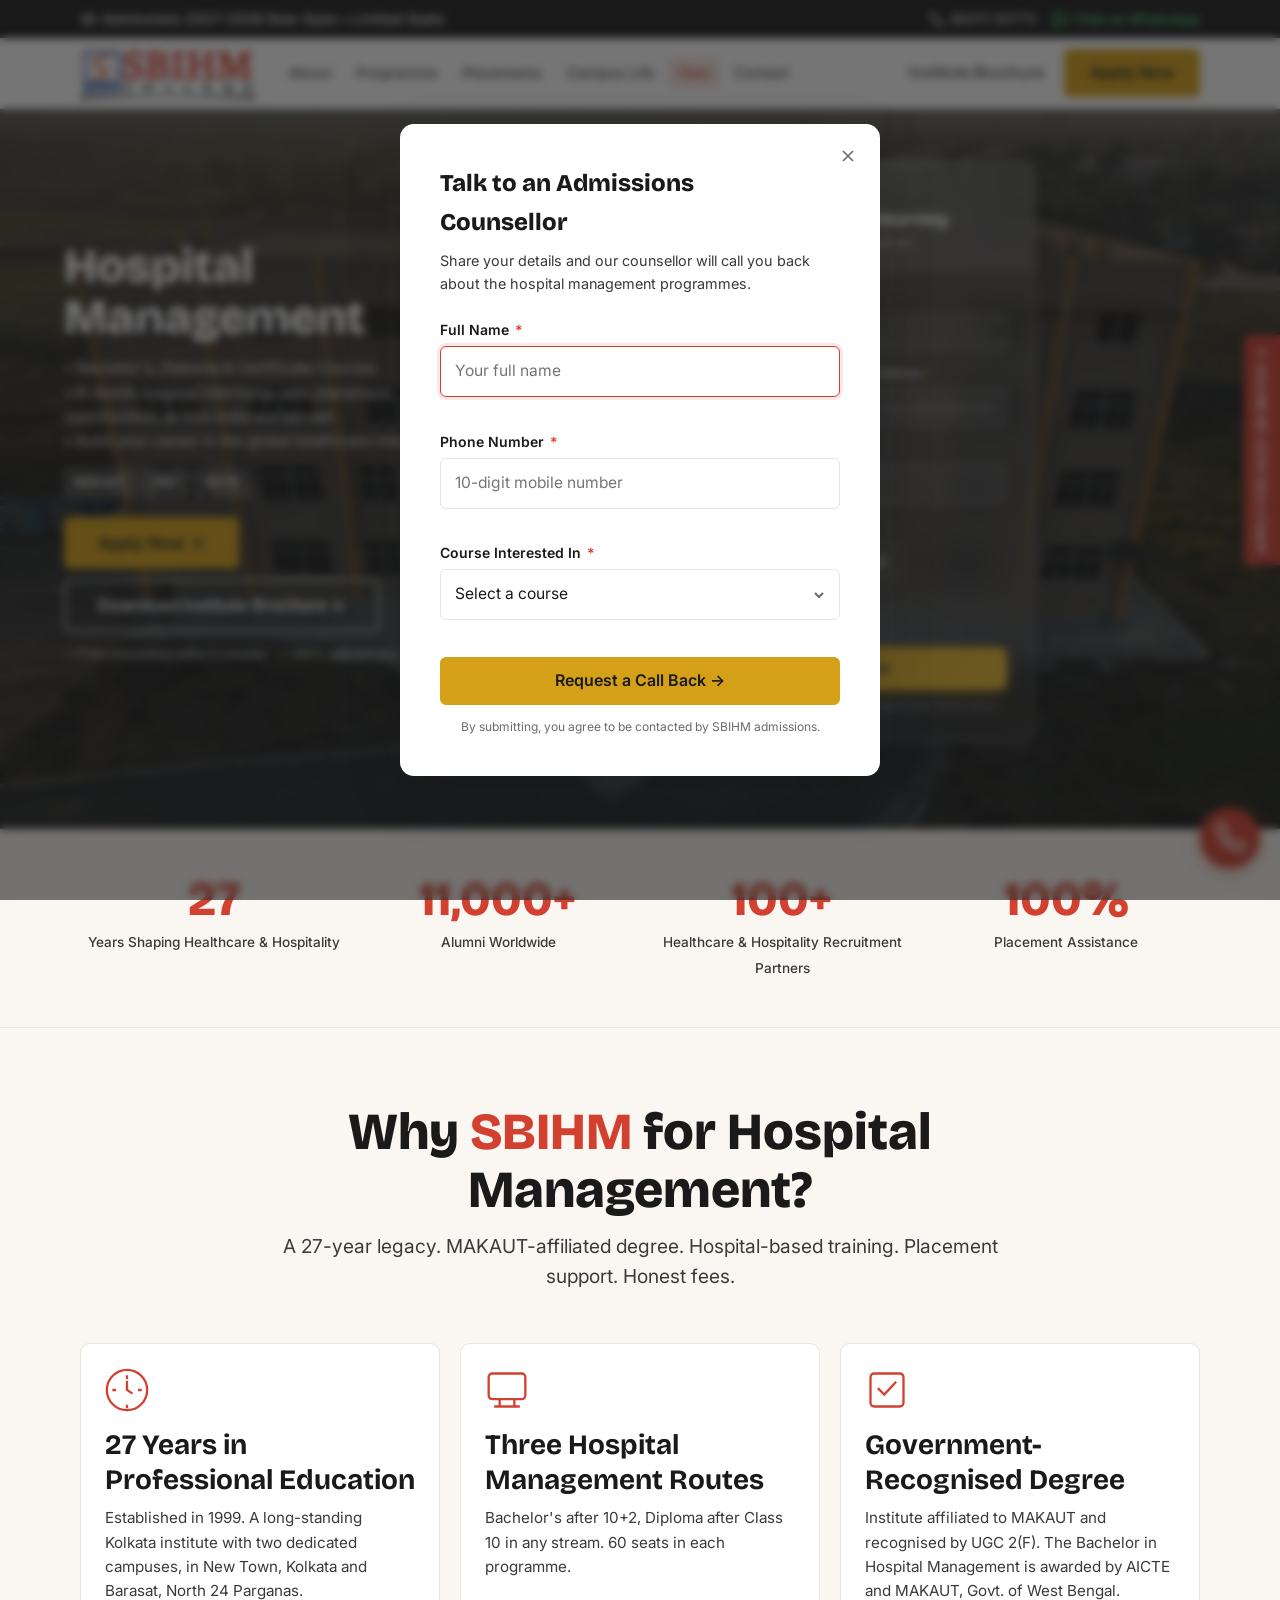
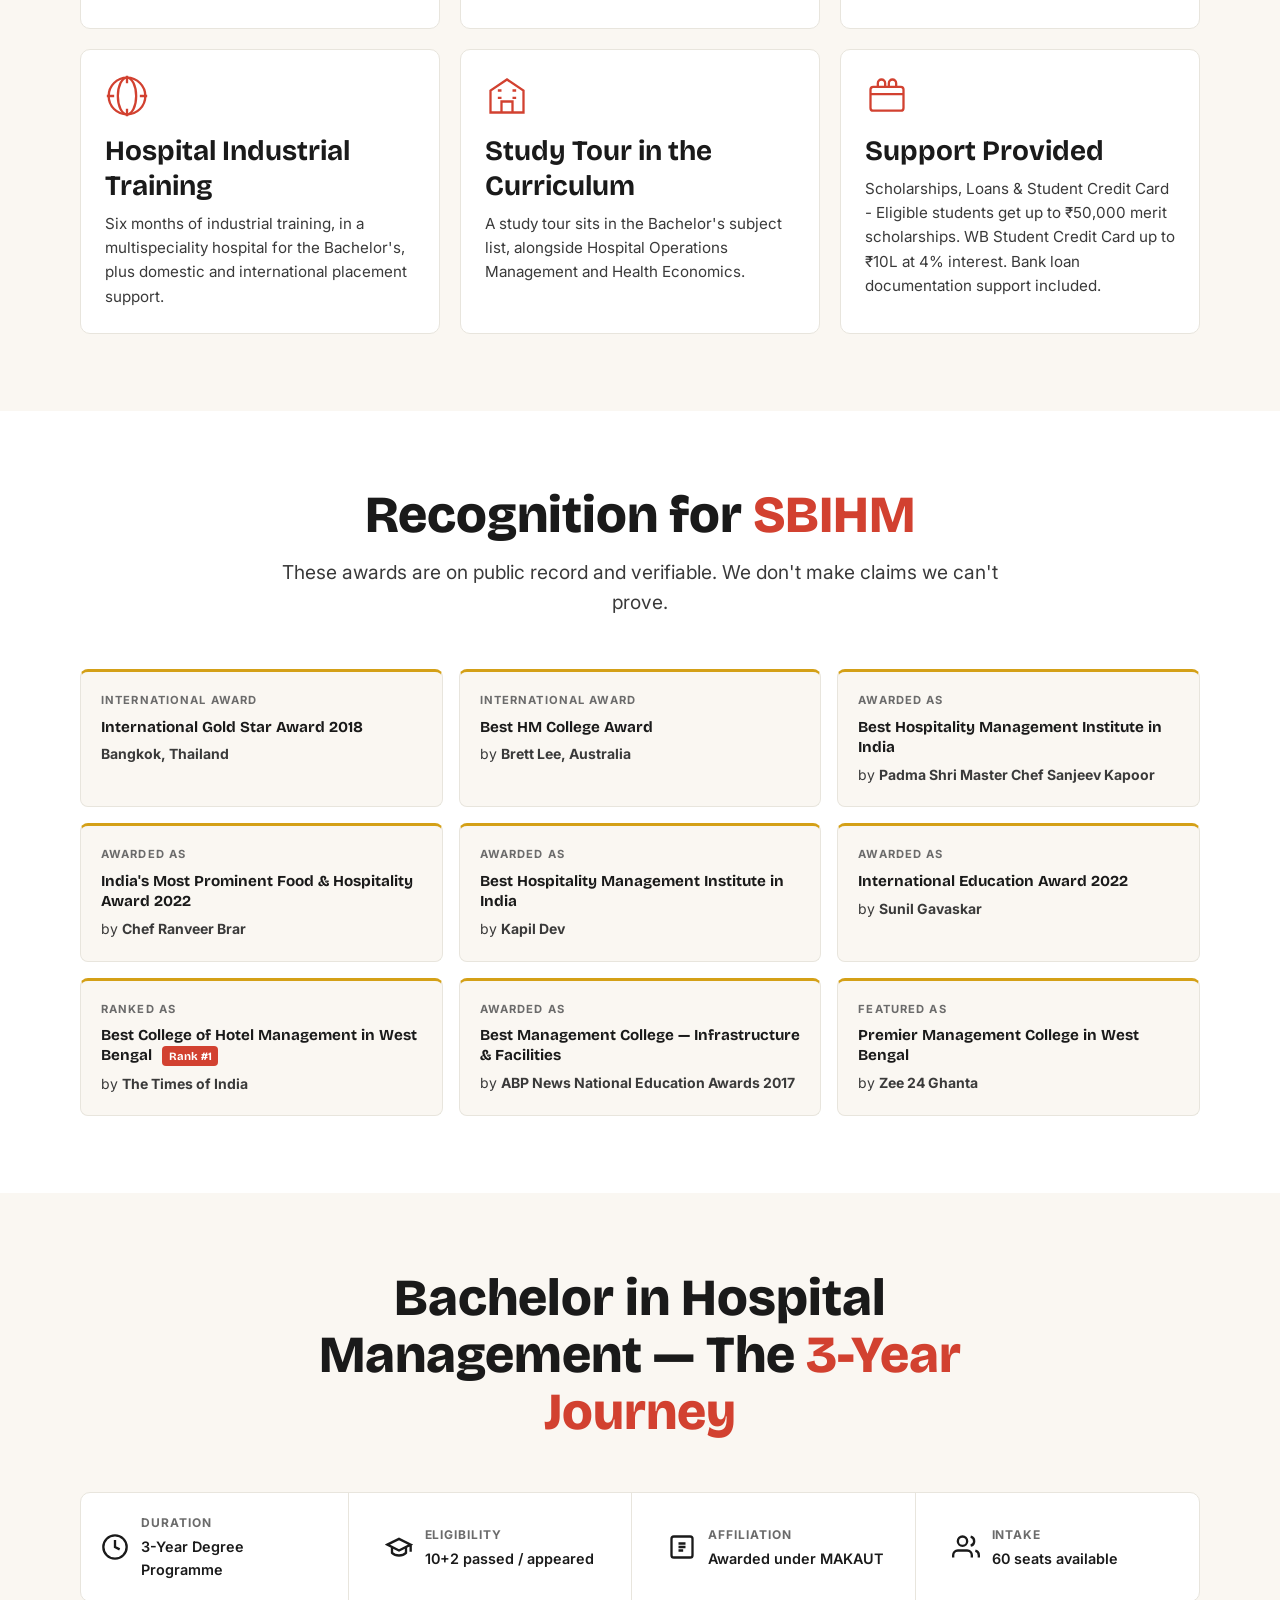
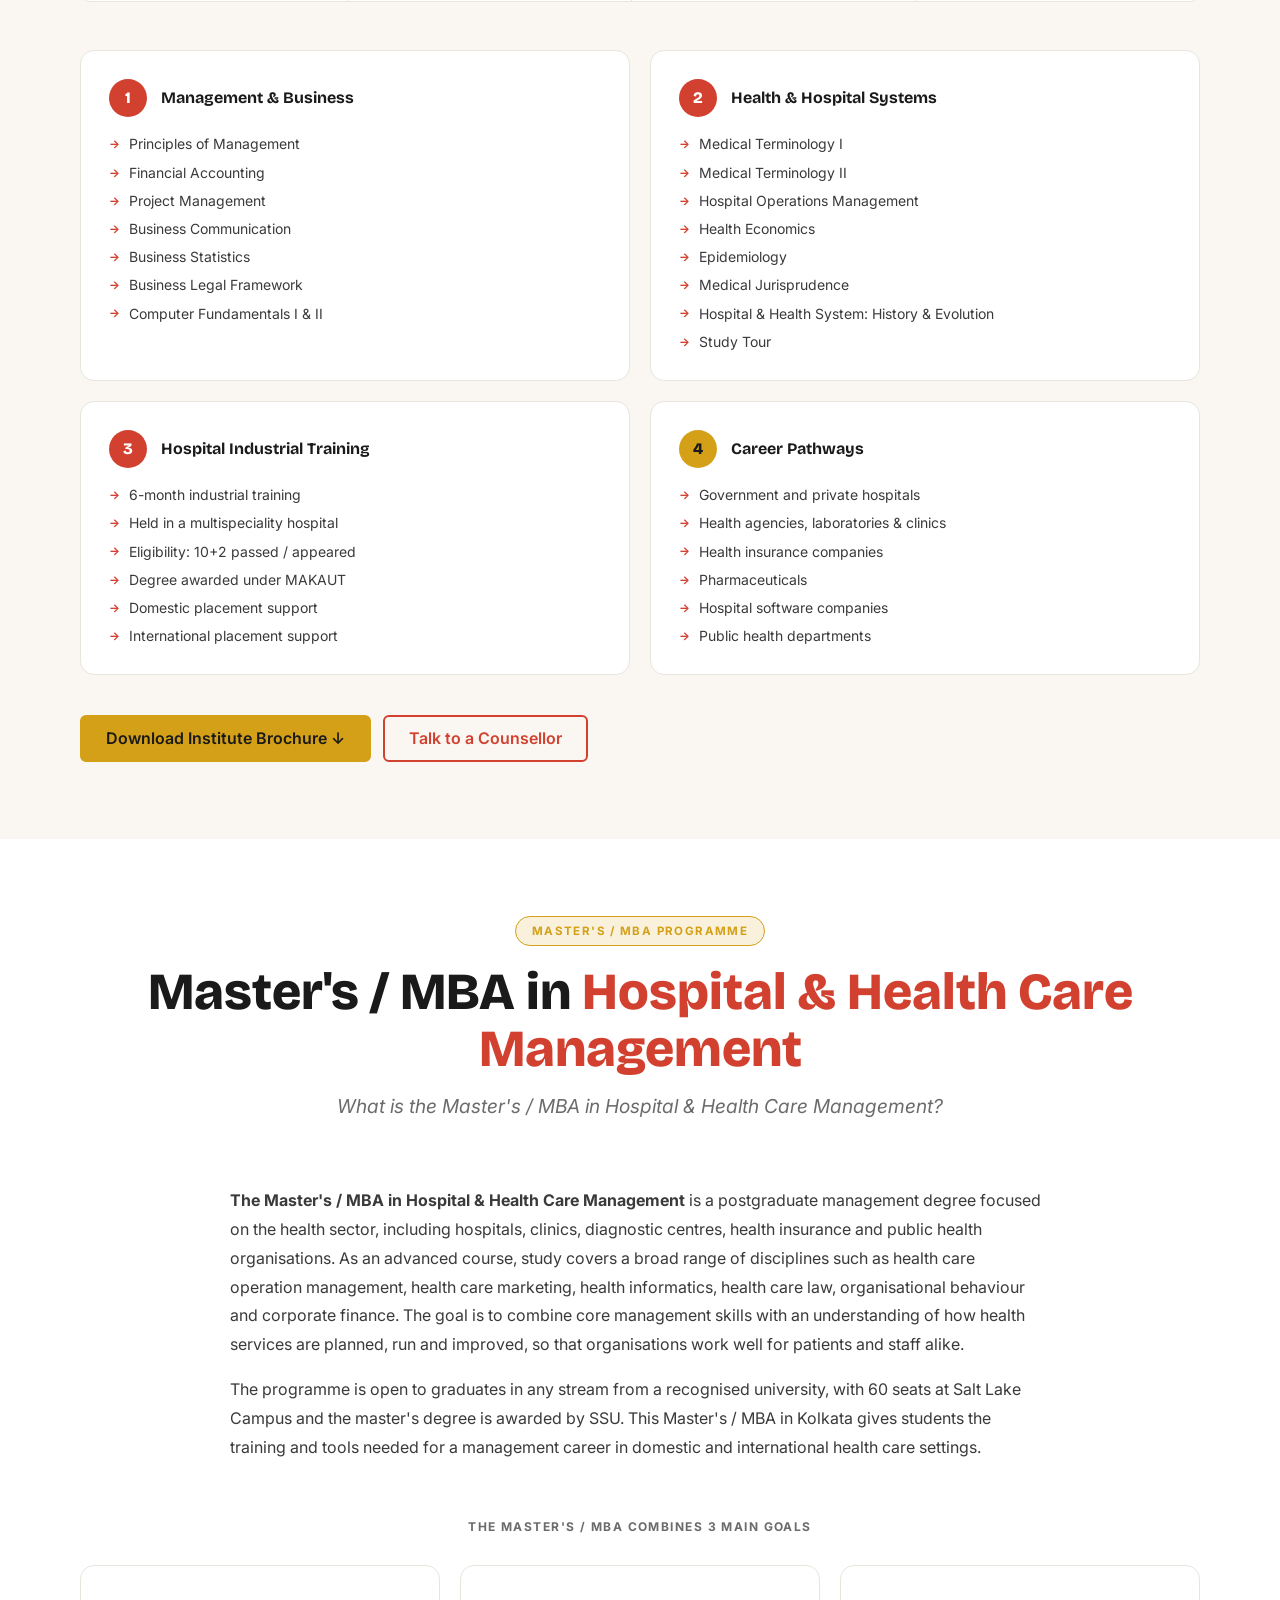
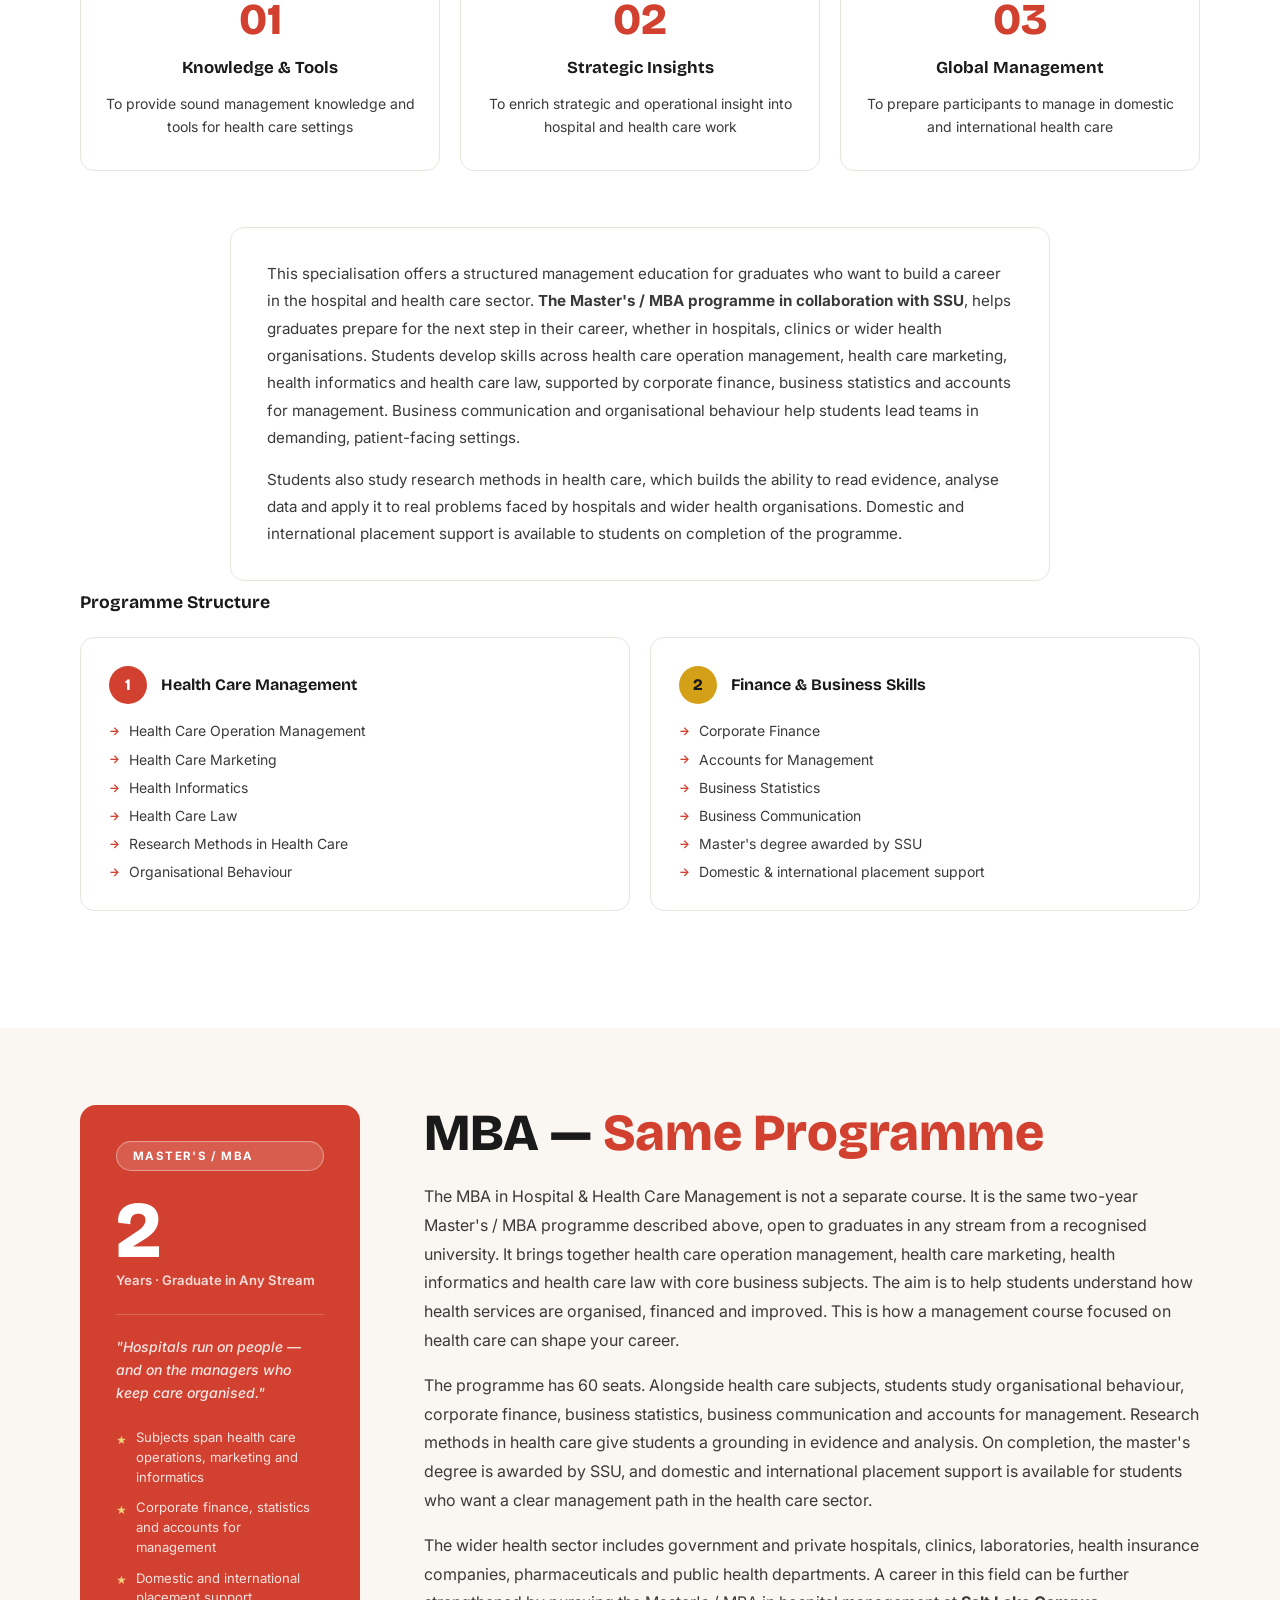
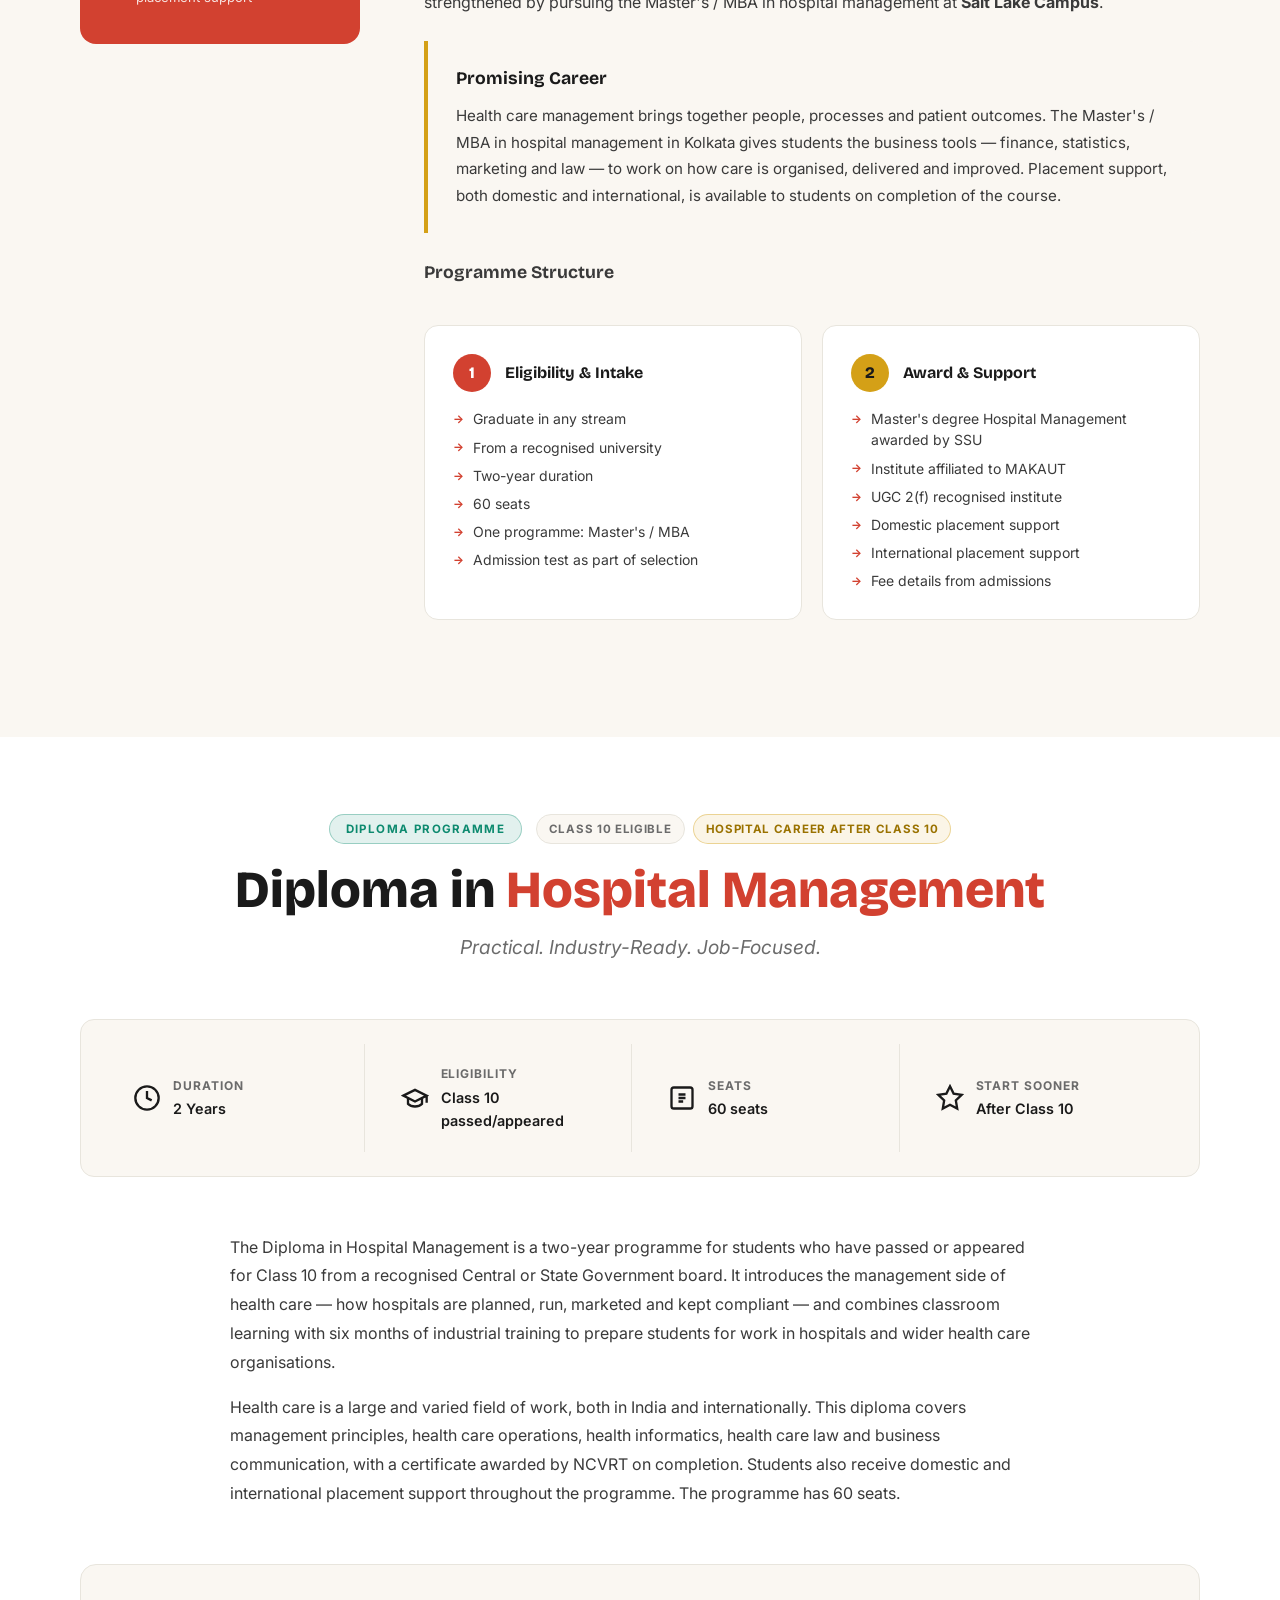
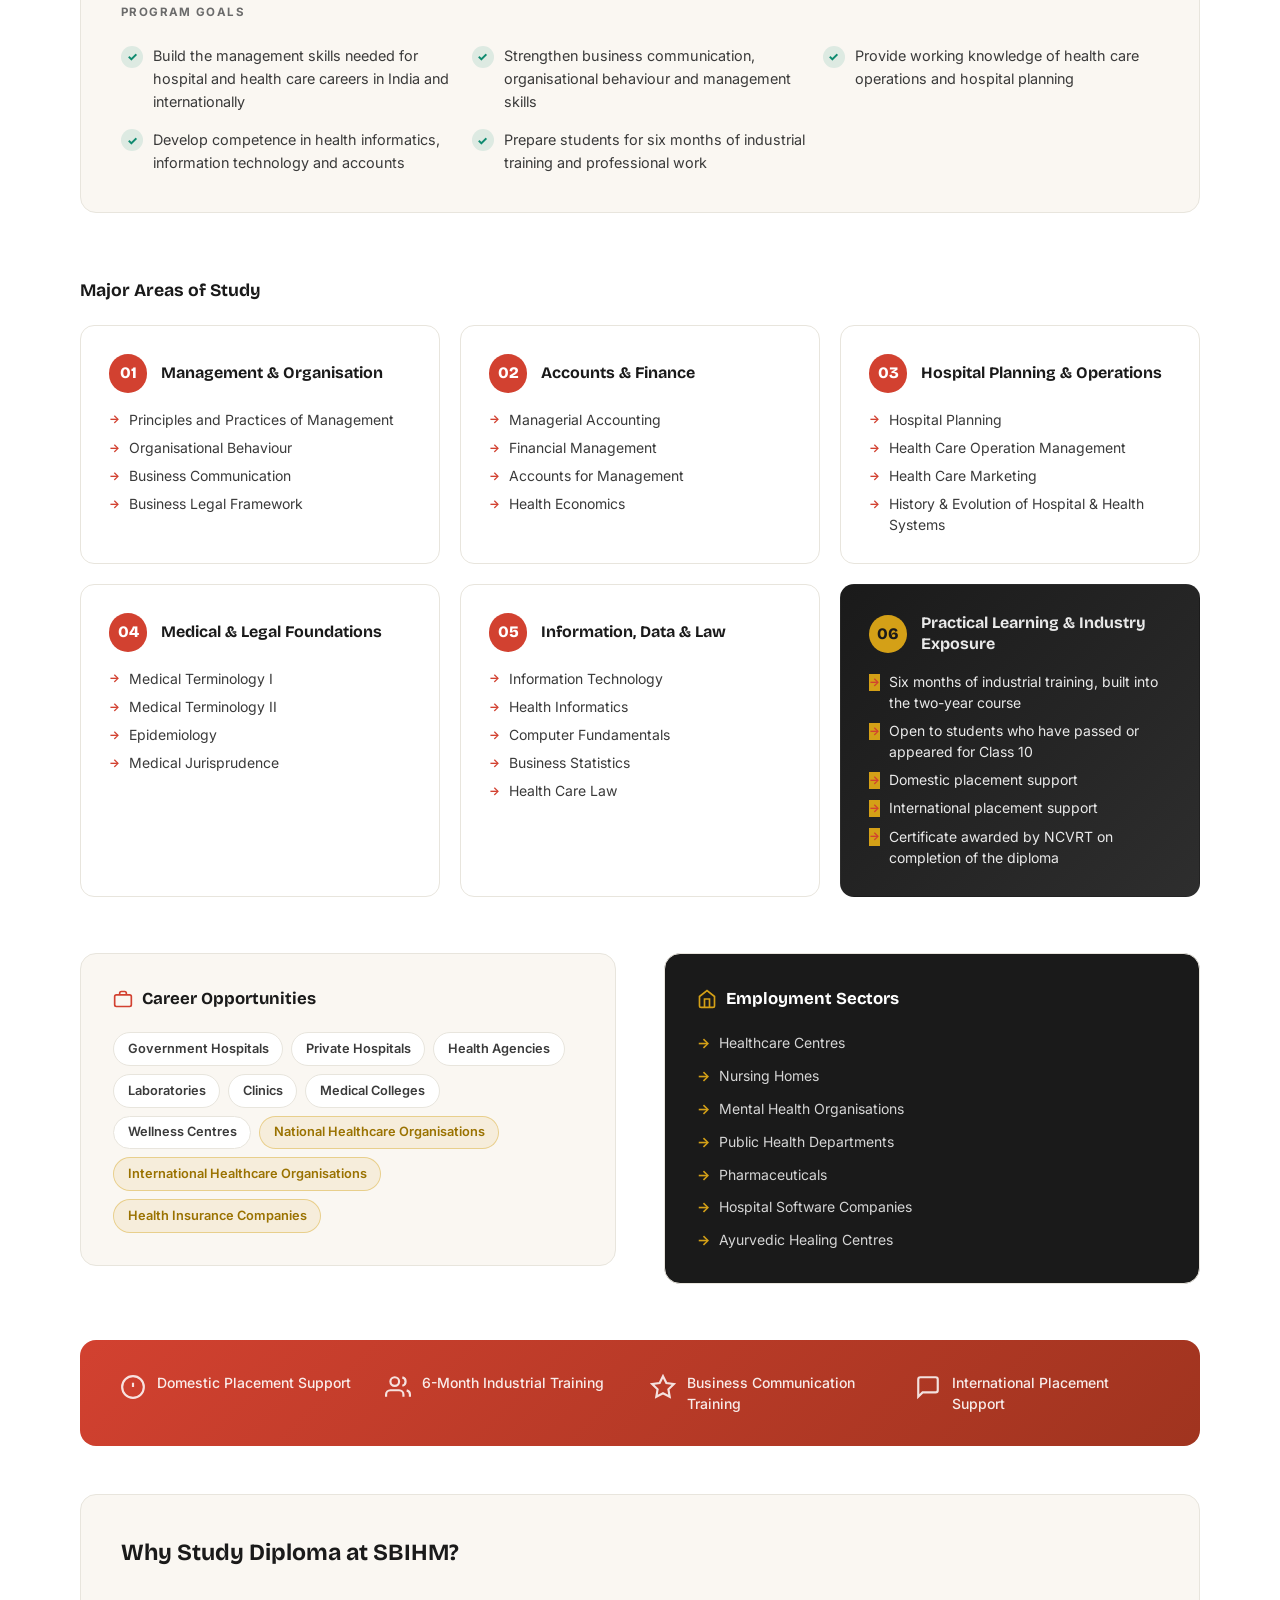
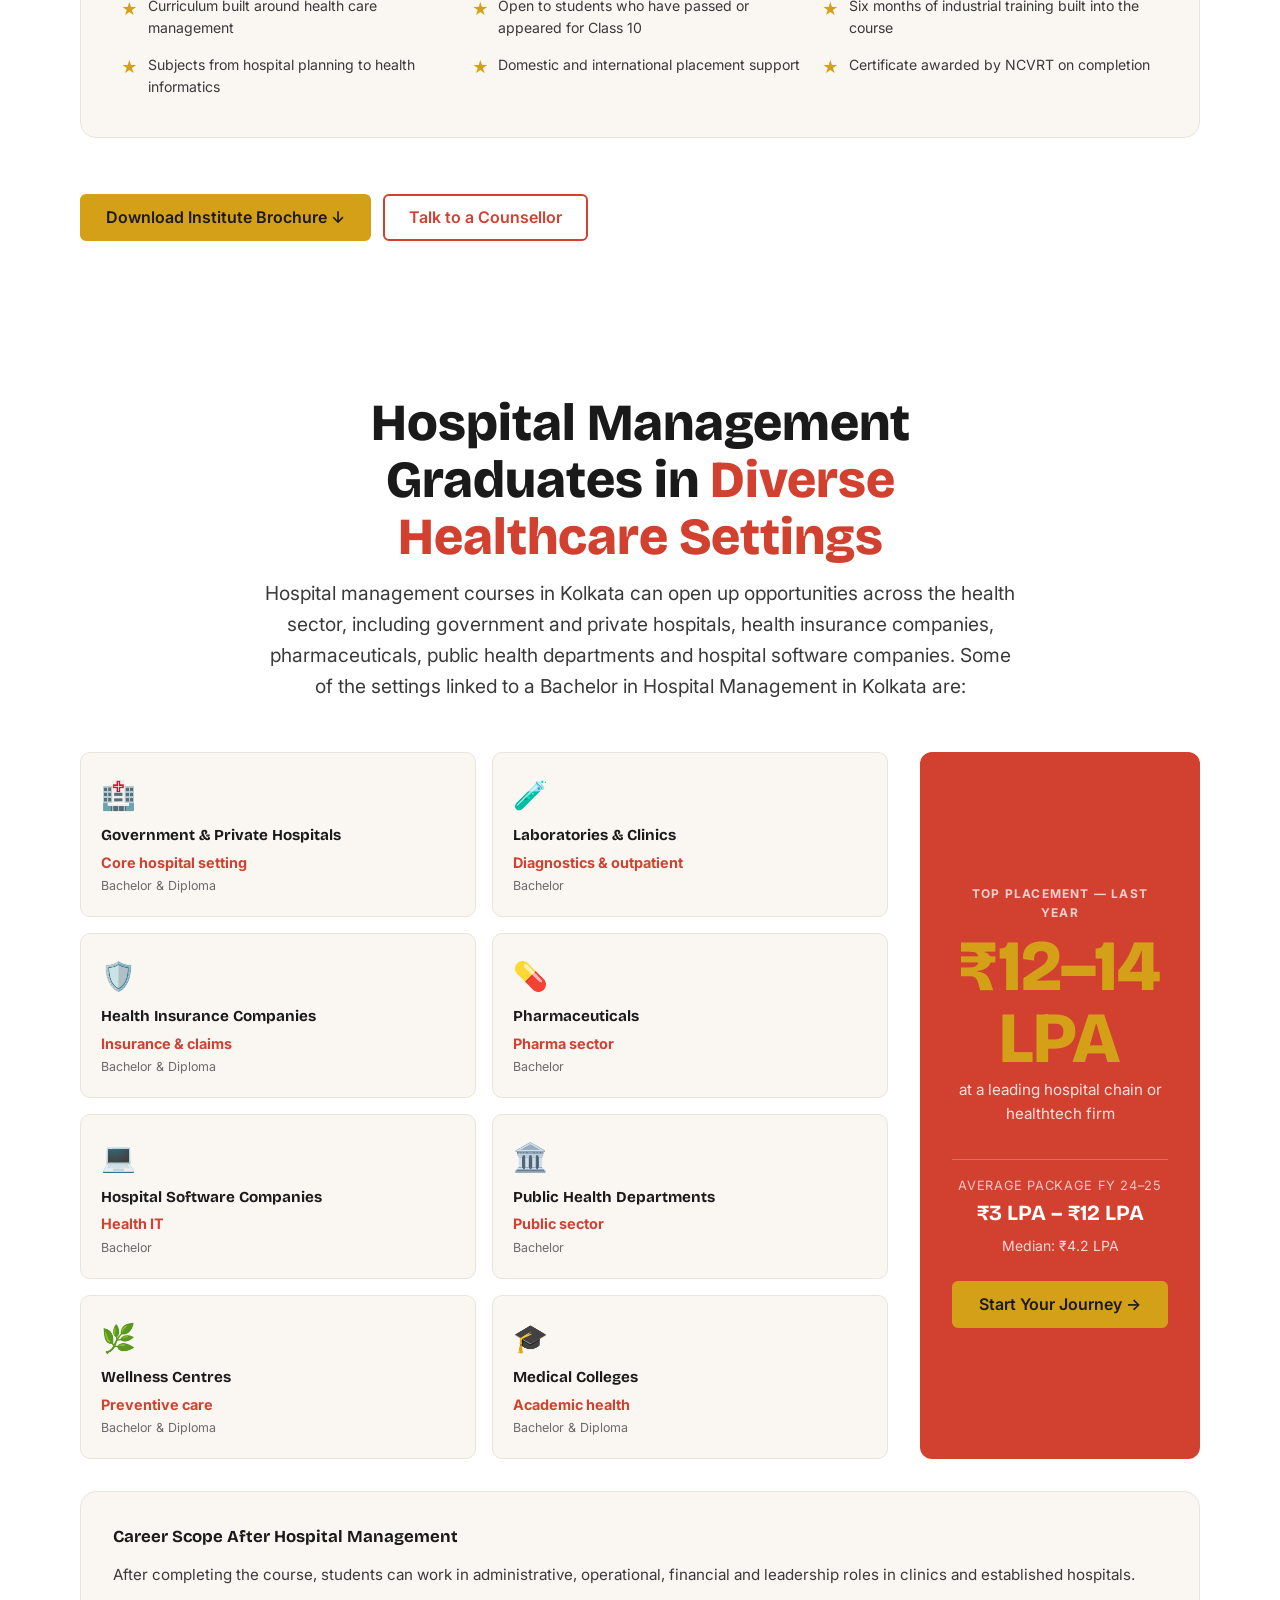
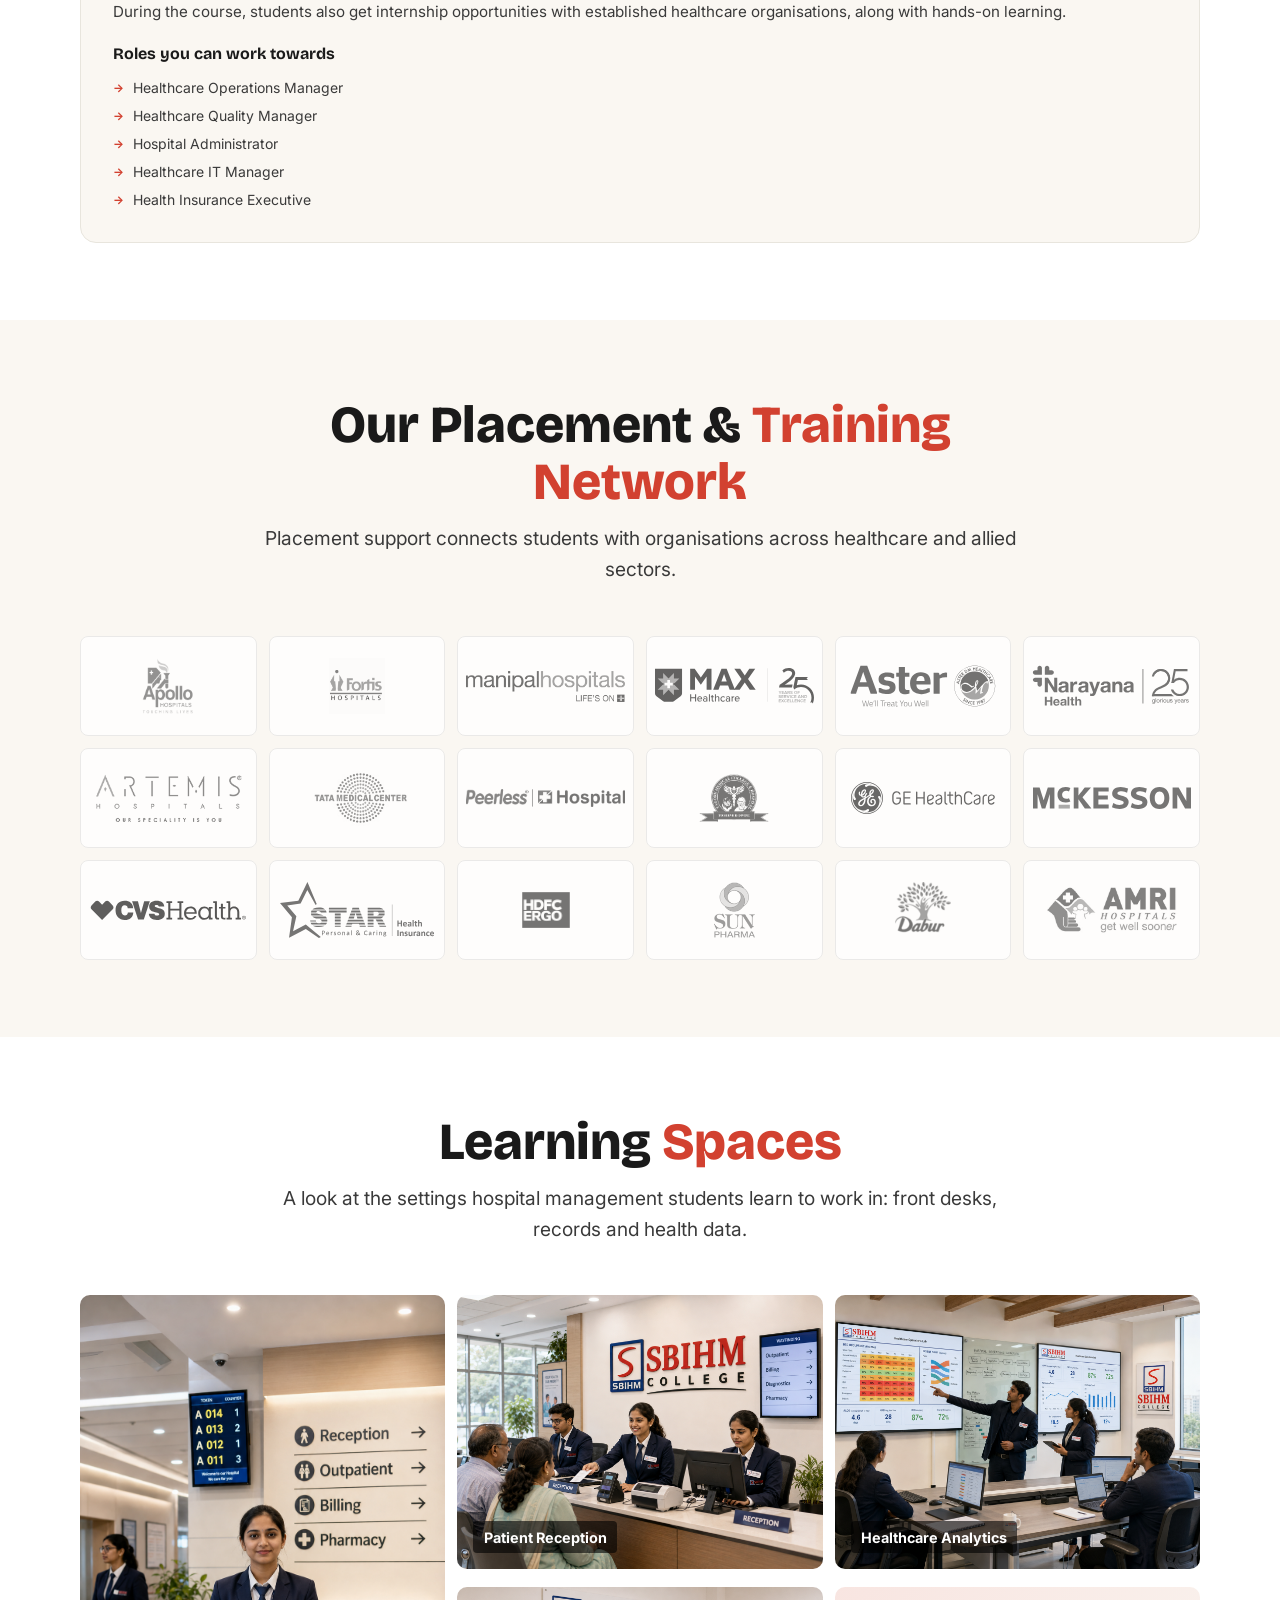
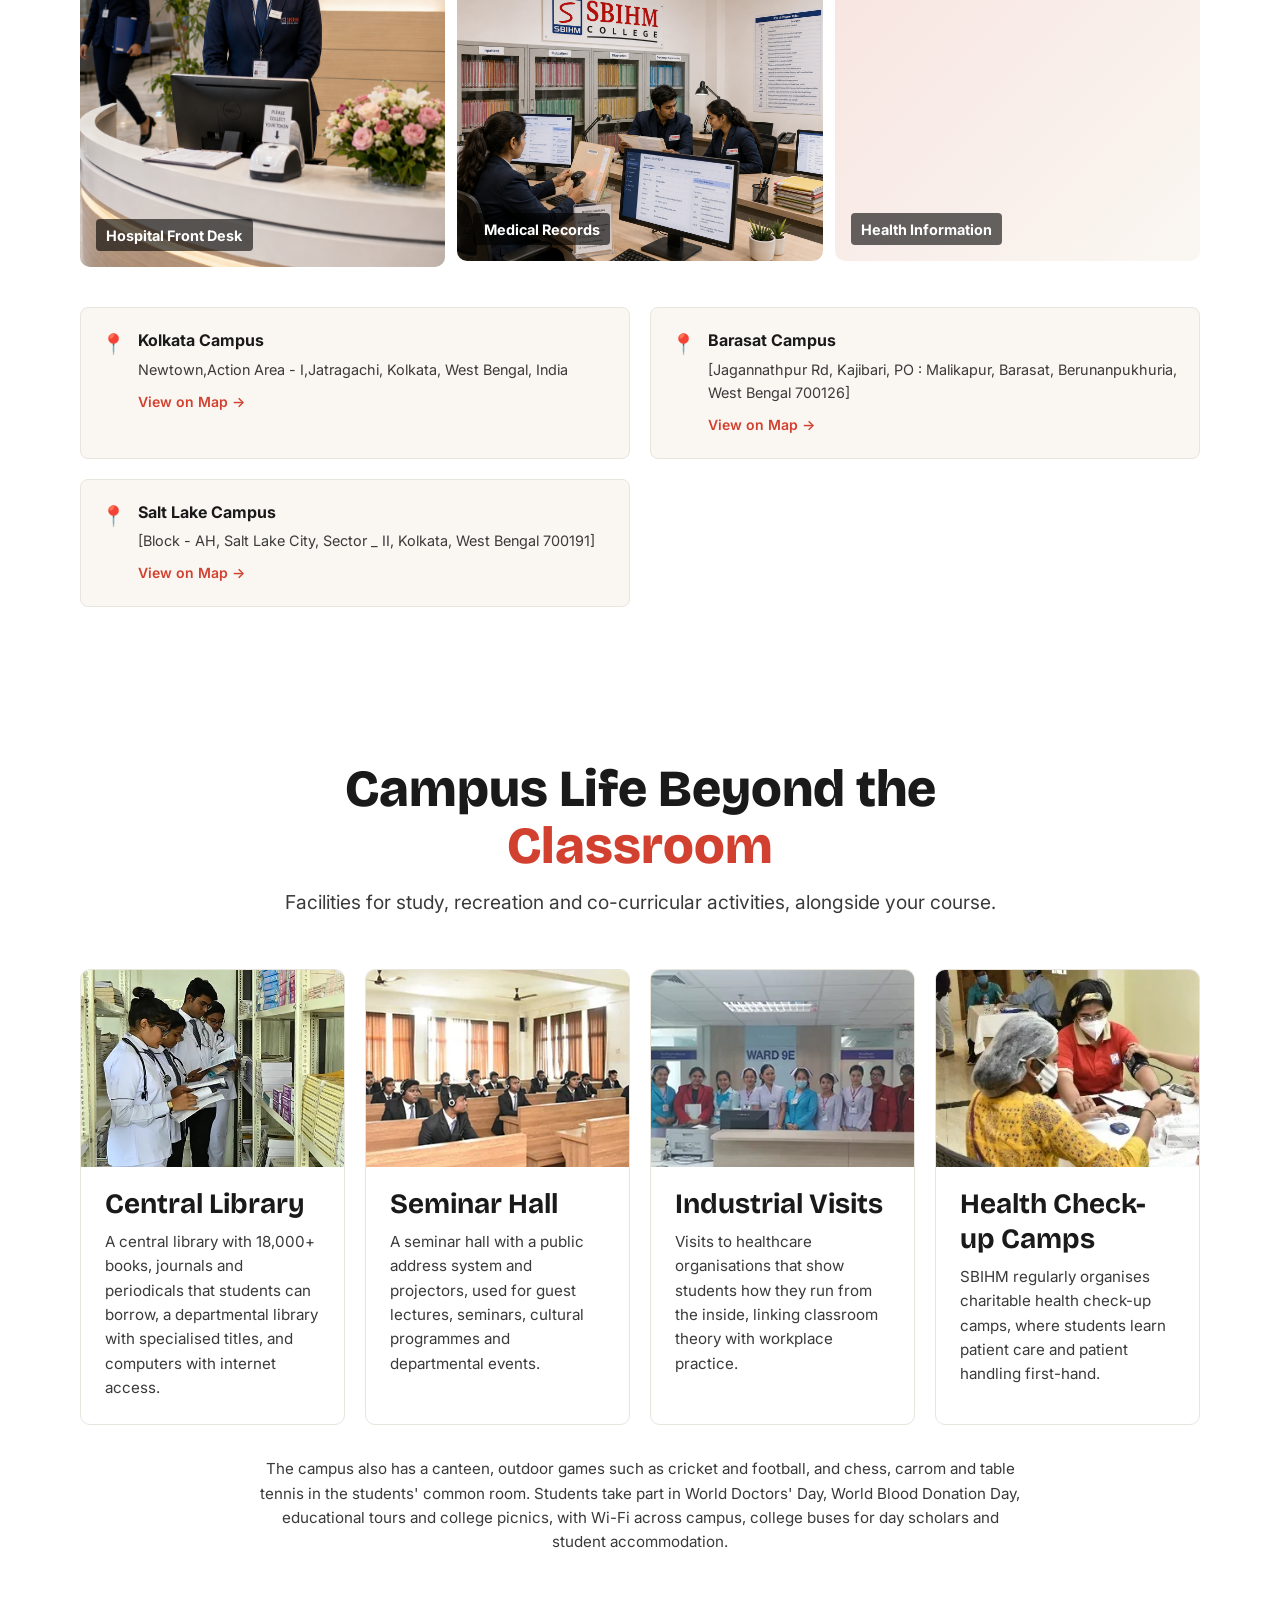
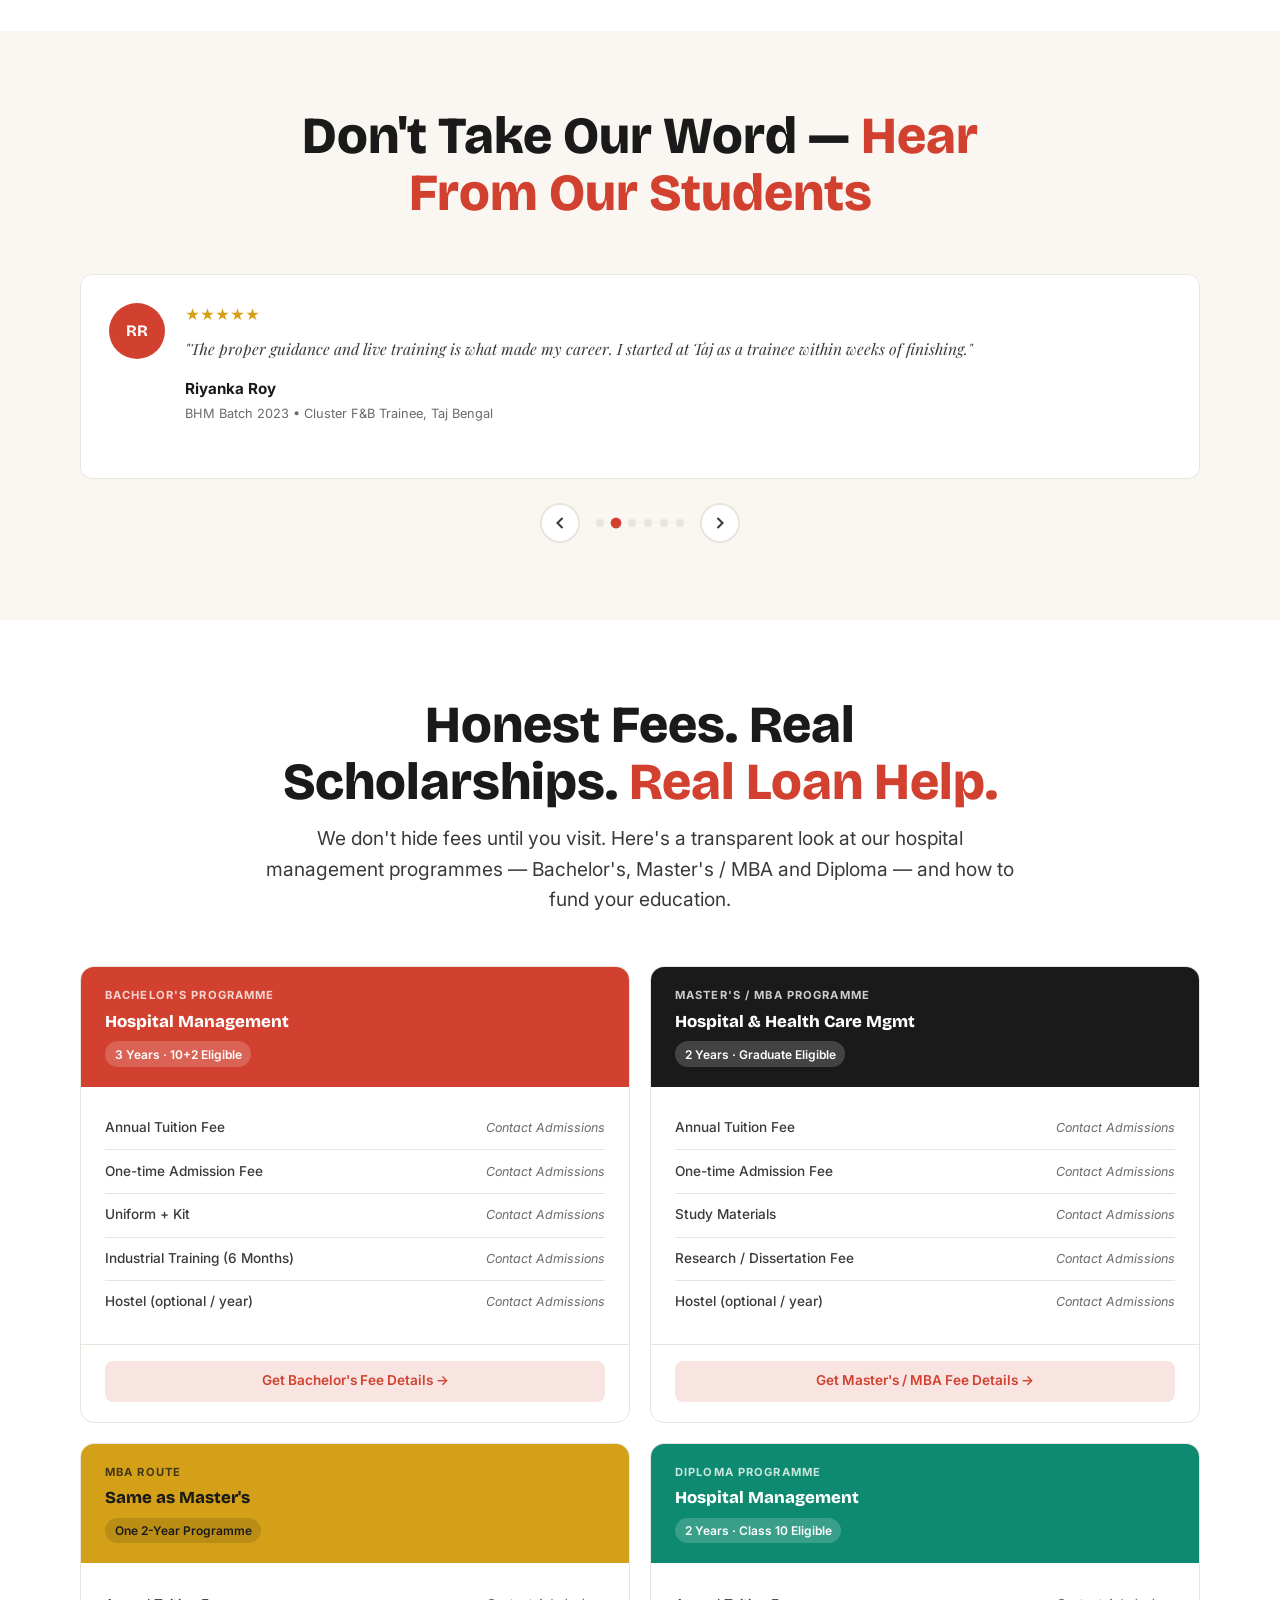
==== commit 855a25a6: "Index.html" ====
--- a/index.html
+++ b/index.html
@@ -10,7 +10,7 @@
     !function (f, b, e, v, n, t, s) {
       if (f.fbq) return; n = f.fbq = function () {
         n.callMethod ?
-        n.callMethod.apply(n, arguments) : n.queue.push(arguments)
+          n.callMethod.apply(n, arguments) : n.queue.push(arguments)
       };
       if (!f._fbq) f._fbq = n; n.push = n; n.loaded = !0; n.version = '2.0';
       n.queue = []; t = b.createElement(e); t.async = !0;
@@ -36,14 +36,14 @@
     gtag('config', 'AW-666646382');		
   </script>
 
-  <title>Bachelor in Hospital Management in Kolkata — SBIHM | Admissions 2026-27</title>
+  <title>Bachelor in Hospital Management in Kolkata — SBIHM | Admissions 2027-2028</title>
   <meta name="description"
     content="Apply for SBIHM's 3-year Bachelor in Hospital Management in Kolkata, awarded under MAKAUT. 6-month industrial training in a multispeciality hospital. Diploma and Masters/MBA in Hospital &amp; Health Care Management also open. Placement support.">
   <meta name="robots" content="index, follow, max-image-preview:large">
   <link rel="canonical" href="https://hospitalmanagement.sbihm.in/">
 
   <!-- Open Graph -->
-  <meta property="og:title" content="Bachelor in Hospital Management — SBIHM Kolkata | Admissions 2026-27">
+  <meta property="og:title" content="Bachelor in Hospital Management — SBIHM Kolkata | Admissions 2027-2028">
   <meta property="og:description"
     content="Build a healthcare management career with SBIHM's MAKAUT-affiliated hospital management programme. Hospital training. Placement support.">
   <meta property="og:image" content="https://hospitalmanagement.sbihm.in/assets/images/sbihm-og-1200x630.jpg">
@@ -165,7 +165,7 @@
           <path d="M22 10v6M2 10l10-5 10 5-10 5z" />
           <path d="M6 12v5c3 3 9 3 12 0v-5" />
         </svg>
-        Admissions 2026–27 Now Open &bull; Limited Seats
+        Admissions 2027–2028 Now Open &bull; Limited Seats
       </span>
       <div class="utility-bar__contact">
         <a href="tel:+919831100773" class="utility-bar__link" aria-label="Call SBIHM admissions"
@@ -209,7 +209,8 @@
       </nav>
       <div class="site-header__actions">
         <button class="btn btn--text" id="brochure-trigger" aria-haspopup="dialog">Institute Brochure</button>
-        <a href="#hero-form-container" class="btn btn--gold" data-track="apply_cta_click" data-cta-location="header">Apply Now</a>
+        <a href="#hero-form-container" class="btn btn--gold" data-track="apply_cta_click"
+          data-cta-location="header">Apply Now</a>
       </div>
       <button class="hamburger" id="hamburger" aria-expanded="false" aria-controls="mobile-drawer"
         aria-label="Open navigation menu">
@@ -252,13 +253,14 @@
   <!-- ===== SECTION 3: Floating Side CTA (desktop) ===== -->
   <a href="#hero-form-container" class="side-cta" aria-label="Apply for the 2026–27 batch" data-track="apply_cta_click"
     data-cta-location="side-pill">
-    <span>Apply for 2026–27 Batch →</span>
+    <span>Apply for 2027–28 Batch →</span>
   </a>
 
   <!-- Mobile bottom CTA bar -->
   <div class="mobile-bottom-cta" role="complementary" aria-label="Apply now">
-    <a href="#hero-form-container" class="mobile-bottom-cta__link" data-track="apply_cta_click" data-cta-location="mobile-bottom-bar">
-      Apply Now — 2026 Batch
+    <a href="#hero-form-container" class="mobile-bottom-cta__link" data-track="apply_cta_click"
+      data-cta-location="mobile-bottom-bar">
+      Apply Now — 2027 Batch
     </a>
   </div>
 
@@ -282,7 +284,7 @@
             Hospital Management
           </h1>
           <p class="hero__sub">
-            &bull; Bachelor's, Master's / MBA, Diploma &amp; Certificate Courses<br>
+            &bull; Bachelor's, Diploma &amp; Certificate Courses<br>
             &bull; 6-month hospital internship, with placement opportunities across India and abroad<br>
             &bull; Build your career in the global healthcare&nbsp;industry.
           </p>
@@ -329,7 +331,8 @@
                     <select id="hf-course" name="course" class="hero-form__input" required>
                       <option value="" disabled selected>Select a course</option>
                       <option value="Bachelor in Hospital Management">Bachelor in Hospital Management</option>
-                      <option value="Master's / MBA in Hospital &amp; Health Care Management">Master's / MBA in Hospital &amp; Health Care Management</option>
+                      <option value="Master's / MBA in Hospital &amp; Health Care Management">Master's / MBA in Hospital
+                        &amp; Health Care Management</option>
                       <option value="Diploma in Hospital Management">Diploma in Hospital Management</option>
                     </select>
                   </div>
@@ -487,7 +490,8 @@
           <h2 class="section__title" id="about-headline">
             Why <span class="text-red">SBIHM</span> for Hospital Management?
           </h2>
-          <p class="section__subtitle">A 27-year legacy. MAKAUT-affiliated degree. Hospital-based training. Placement support. Honest fees.</p>
+          <p class="section__subtitle">A 27-year legacy. MAKAUT-affiliated degree. Hospital-based training. Placement
+            support. Honest fees.</p>
         </div>
         <div class="usps-grid">
 
@@ -500,8 +504,8 @@
               </svg>
             </div>
             <h3 class="usp-card__title">27 Years in Professional Education</h3>
-            <p class="usp-card__desc">Established in 2000. A long-standing Kolkata institute with two dedicated campuses, in New Town and
-              Barasat.</p>
+            <p class="usp-card__desc">Established in 1999. A long-standing Kolkata institute with two dedicated
+              campuses, in New Town, Kolkata and Barasat, North 24 Parganas.</p>
           </article>
 
           <article class="usp-card">
@@ -512,8 +516,8 @@
               </svg>
             </div>
             <h3 class="usp-card__title">Three Hospital Management Routes</h3>
-            <p class="usp-card__desc">Diploma after Class 10, Bachelor's after 10+2, and Masters/MBA for graduates in any stream. 60 seats
-              in each programme.</p>
+            <p class="usp-card__desc">Bachelor's after 10+2, Diploma after Class 10 in any stream. 60 seats in each
+              programme.</p>
           </article>
 
           <article class="usp-card">
@@ -524,8 +528,8 @@
               </svg>
             </div>
             <h3 class="usp-card__title">Government-Recognised Degree</h3>
-            <p class="usp-card__desc">Institute affiliated to MAKAUT and recognised by UGC under Section 2(f). The Bachelor in Hospital
-              Management is awarded under MAKAUT, Govt. of West Bengal.</p>
+            <p class="usp-card__desc">Institute affiliated to MAKAUT and recognised by UGC 2(F). The Bachelor in
+              Hospital Management is awarded by AICTE and MAKAUT, Govt. of West Bengal.</p>
           </article>
 
           <article class="usp-card">
@@ -537,7 +541,8 @@
               </svg>
             </div>
             <h3 class="usp-card__title">Hospital Industrial Training</h3>
-            <p class="usp-card__desc">Six months of industrial training, in a multispeciality hospital for the Bachelor's, plus domestic and
+            <p class="usp-card__desc">Six months of industrial training, in a multispeciality hospital for the
+              Bachelor's, plus domestic and
               international placement support.</p>
           </article>
 
@@ -550,7 +555,8 @@
               </svg>
             </div>
             <h3 class="usp-card__title">Study Tour in the Curriculum</h3>
-            <p class="usp-card__desc">A study tour sits in the Bachelor's subject list, alongside Hospital Operations Management and Health
+            <p class="usp-card__desc">A study tour sits in the Bachelor's subject list, alongside Hospital Operations
+              Management and Health
               Economics.</p>
           </article>
 
@@ -800,15 +806,16 @@
         </div>
 
         <div class="masters-intro">
-          <p>The Master's / MBA in Hospital &amp; Health Care Management is a postgraduate management degree focused on
-            the health sector, including hospitals, clinics, diagnostic centres, health insurance and public health
+          <p><b>The Master's / MBA in Hospital & Health Care Management</b> is a postgraduate management degree focused
+            on the
+            health sector, including hospitals, clinics, diagnostic centres, health insurance and public health
             organisations. As an advanced course, study covers a broad range of disciplines such as health care
             operation management, health care marketing, health informatics, health care law, organisational behaviour
             and corporate finance. The goal is to combine core management skills with an understanding of how health
             services are planned, run and improved, so that organisations work well for patients and staff alike.</p>
-          <p>The programme is open to graduates in any stream from a recognised university, with 60 seats, and the
-            master's degree is awarded by SSU. This Master's / MBA in Kolkata gives students the training and tools
-            needed for a management career in domestic and international health care settings.</p>
+          <p>The programme is open to graduates in any stream from a recognised university, with 60 seats at Salt Lake
+            Campus and the master's degree is awarded by SSU. This Master's / MBA in Kolkata gives students the training
+            and tools needed for a management career in domestic and international health care settings.</p>
         </div>
 
         <div class="masters-goals-wrap">
@@ -817,13 +824,15 @@
             <div class="masters-goal-card">
               <div class="masters-goal-card__num">01</div>
               <strong class="masters-goal-card__title">Knowledge &amp; Tools</strong>
-              <p class="masters-goal-card__desc">To provide sound management knowledge and tools for health care settings
+              <p class="masters-goal-card__desc">To provide sound management knowledge and tools for health care
+                settings
               </p>
             </div>
             <div class="masters-goal-card">
               <div class="masters-goal-card__num">02</div>
               <strong class="masters-goal-card__title">Strategic Insights</strong>
-              <p class="masters-goal-card__desc">To enrich strategic and operational insight into hospital and health care
+              <p class="masters-goal-card__desc">To enrich strategic and operational insight into hospital and health
+                care
                 work</p>
             </div>
             <div class="masters-goal-card">
@@ -837,11 +846,13 @@
 
         <div class="masters-continuation">
           <p>This specialisation offers a structured management education for graduates who want to build a career in
-            the hospital and health care sector. The Master's / MBA helps graduates prepare for the next step in their
-            career, whether in hospitals, clinics or wider health organisations. Students develop skills across health
-            care operation management, health care marketing, health informatics and health care law, supported by
-            corporate finance, business statistics and accounts for management. Business communication and
-            organisational behaviour help students lead teams in demanding, patient-facing settings.</p>
+            the hospital and health care sector. <b>The Master's / MBA programme in collaboration with SSU</b>, helps
+            graduates
+            prepare for the next step in their career, whether in hospitals, clinics or wider health organisations.
+            Students develop skills across health care operation management, health care marketing, health informatics
+            and health care law, supported by corporate finance, business statistics and accounts for management.
+            Business communication and organisational behaviour help students lead teams in demanding, patient-facing
+            settings.</p>
           <p>Students also study research methods in health care, which builds the ability to read evidence, analyse
             data and apply it to real problems faced by hospitals and wider health organisations. Domestic and
             international placement support is available to students on completion of the programme.</p>
@@ -917,8 +928,8 @@
             <h2 class="mba-title" id="mba-headline">
               MBA — <span class="text-red">Same Programme</span>
             </h2>
-            <p>The MBA in Hospital &amp; Health Care Management is not a separate course. It is the same two-year Master's
-              / MBA programme described above, open to graduates in any stream from a recognised university. It brings
+            <p>The MBA in Hospital & Health Care Management is not a separate course. It is the same two-year Master's /
+              MBA programme described above, open to graduates in any stream from a recognised university. It brings
               together health care operation management, health care marketing, health informatics and health care law
               with core business subjects. The aim is to help students understand how health services are organised,
               financed and improved. This is how a management course focused on health care can shape your career.</p>
@@ -927,9 +938,9 @@
               methods in health care give students a grounding in evidence and analysis. On completion, the master's
               degree is awarded by SSU, and domestic and international placement support is available for students who
               want a clear management path in the health care sector.</p>
-            <p>The wider health sector includes government and private hospitals, clinics, laboratories, health insurance
-              companies, pharmaceuticals and public health departments. A career in this field can be further
-              strengthened by pursuing the Master's / MBA in hospital management in Kolkata.</p>
+            <p>The wider health sector includes government and private hospitals, clinics, laboratories, health
+              insurance companies, pharmaceuticals and public health departments. A career in this field can be further
+              strengthened by pursuing the Master's / MBA in hospital management at <b>Salt Lake Campus</b>.</p>
             <div class="promising-career-box">
               <h3 class="promising-career-box__title">Promising Career</h3>
               <p>Health care management brings together people, processes and patient outcomes. The Master's / MBA in
@@ -963,7 +974,7 @@
                   <h3 class="curriculum-card__title">Award &amp; Support</h3>
                 </div>
                 <ul class="curriculum-card__list">
-                  <li>Master's degree awarded by SSU</li>
+                  <li>Master's degree Hospital Management awarded by SSU</li>
                   <li>Institute affiliated to MAKAUT</li>
                   <li>UGC 2(f) recognised institute</li>
                   <li>Domestic placement support</li>
@@ -1068,7 +1079,8 @@
           <div class="diploma-goals-band__grid">
             <div class="diploma-goal">
               <span class="diploma-goal__check" aria-hidden="true">✓</span>
-              <span>Build the management skills needed for hospital and health care careers in India and internationally</span>
+              <span>Build the management skills needed for hospital and health care careers in India and
+                internationally</span>
             </div>
             <div class="diploma-goal">
               <span class="diploma-goal__check" aria-hidden="true">✓</span>
@@ -1312,7 +1324,8 @@
           <h2 class="section__title" id="careers-headline">
             Hospital Management Graduates in <span class="text-red">Diverse Healthcare Settings</span>
           </h2>
-          <p class="section__subtitle">Hospital management courses in Kolkata can open up opportunities across the health sector, including
+          <p class="section__subtitle">Hospital management courses in Kolkata can open up opportunities across the
+            health sector, including
             government and private hospitals, health insurance companies, pharmaceuticals, public health departments
             and hospital software companies. Some of the settings linked to a Bachelor in Hospital Management in
             Kolkata are:</p>
@@ -1396,8 +1409,10 @@
         <!-- Career Scope block (added) -->
         <div class="diploma-careers-col career-scope-block">
           <h3 class="diploma-careers-col__title career-scope-title">Career Scope After Hospital Management</h3>
-          <p class="usp-card__desc career-scope-text">After completing the course, students can work in administrative, operational, financial and leadership roles in clinics and established hospitals.</p>
-          <p class="usp-card__desc career-scope-text">During the course, students also get internship opportunities with established healthcare organisations, along with hands-on learning.</p>
+          <p class="usp-card__desc career-scope-text">After completing the course, students can work in administrative,
+            operational, financial and leadership roles in clinics and established hospitals.</p>
+          <p class="usp-card__desc career-scope-text">During the course, students also get internship opportunities with
+            established healthcare organisations, along with hands-on learning.</p>
           <h4 class="curriculum-card__title career-scope-roles-title">Roles you can work towards</h4>
           <ul class="curriculum-card__list">
             <li>Healthcare Operations Manager</li>
@@ -1417,39 +1432,46 @@
           <h2 class="section__title" id="partners-headline">
             Our Placement &amp; <span class="text-red">Training Network</span>
           </h2>
-          <p class="section__subtitle">Placement support connects students with organisations across healthcare and allied sectors.</p>
+          <p class="section__subtitle">Placement support connects students with organisations across healthcare and
+            allied sectors.</p>
         </div>
         <!-- Replace placeholder logo paths with licensed assets from /assets/partners/ -->
         <div class="partners-grid" role="list" aria-label="Recruitment partner companies">
           <!-- Each item is a text fallback with a placeholder for the actual logo image -->
-          <div class="partner-logo" role="listitem"><img src="./assets/images/pllogo/Apollo-Hospitals.png" alt="Apollo Hospitals" loading="lazy">
+          <div class="partner-logo" role="listitem"><img src="./assets/images/pllogo/Apollo-Hospitals.png"
+              alt="Apollo Hospitals" loading="lazy">
           </div>
           <div class="partner-logo" role="listitem"><img src="./assets/images/pllogo/FORTIS.png" alt="Fortis Healthcare"
               loading="lazy"></div>
-          <div class="partner-logo" role="listitem"><img src="./assets/images/pllogo/manipal-hospitals.webp" alt="Manipal Hospitals"
-              loading="lazy"></div>
-          <div class="partner-logo" role="listitem"><img src="./assets/images/pllogo/maxhealthcare.svg" alt="Max Healthcare"
-              loading="lazy"></div>
-          <div class="partner-logo" role="listitem"><img src="./assets/images/pllogo/Aster_DM_H.svg" alt="Aster DM Healthcare" loading="lazy">
-          </div>
-          <div class="partner-logo" role="listitem"><img src="./assets/images/pllogo/nh-logo.svg" alt="Narayana Health" loading="lazy">
+          <div class="partner-logo" role="listitem"><img src="./assets/images/pllogo/manipal-hospitals.webp"
+              alt="Manipal Hospitals" loading="lazy"></div>
+          <div class="partner-logo" role="listitem"><img src="./assets/images/pllogo/maxhealthcare.svg"
+              alt="Max Healthcare" loading="lazy"></div>
+          <div class="partner-logo" role="listitem"><img src="./assets/images/pllogo/Aster_DM_H.svg"
+              alt="Aster DM Healthcare" loading="lazy">
+          </div>
+          <div class="partner-logo" role="listitem"><img src="./assets/images/pllogo/nh-logo.svg" alt="Narayana Health"
+              loading="lazy">
           </div>
           <!-- <div class="partner-logo" role="listitem"><img src="./assets/images/pllogo/JW-MARRIOT-scaled.jpg" alt=""
               loading="lazy"></div> -->
-          <div class="partner-logo" role="listitem"><img src="./assets/images/pllogo/artemis-logo1.png" alt="Artemis Hospitals"
-              loading="lazy"></div>
-
-          <div class="partner-logo" role="listitem"><img src="./assets/images/pllogo/logo_tata_medicalcenter.jpg" alt="Tata Medical Center"
-              loading="lazy"></div>
-          <div class="partner-logo" role="listitem"><img src="./assets/images/pllogo/logo.webp" alt="Peerless Hospital" loading="lazy">
-          </div>
-          <div class="partner-logo" role="listitem"><img src="./assets/images/pllogo/tagore_H_logo.png" alt="Tagore Medical College &amp; Hospital"
-              loading="lazy"></div>
-          <div class="partner-logo" role="listitem"><img src="./assets/images/pllogo/GE_healthcare.svg" alt="GE HealthCare" loading="lazy">
+          <div class="partner-logo" role="listitem"><img src="./assets/images/pllogo/artemis-logo1.png"
+              alt="Artemis Hospitals" loading="lazy"></div>
+
+          <div class="partner-logo" role="listitem"><img src="./assets/images/pllogo/logo_tata_medicalcenter.jpg"
+              alt="Tata Medical Center" loading="lazy"></div>
+          <div class="partner-logo" role="listitem"><img src="./assets/images/pllogo/logo.webp" alt="Peerless Hospital"
+              loading="lazy">
+          </div>
+          <div class="partner-logo" role="listitem"><img src="./assets/images/pllogo/tagore_H_logo.png"
+              alt="Tagore Medical College &amp; Hospital" loading="lazy"></div>
+          <div class="partner-logo" role="listitem"><img src="./assets/images/pllogo/GE_healthcare.svg"
+              alt="GE HealthCare" loading="lazy">
           </div>
           <div class="partner-logo" role="listitem"><img src="./assets/images/pllogo/mck_logo_blue.svg" alt="McKesson"
               loading="lazy"></div>
-          <div class="partner-logo" role="listitem"><img src="./assets/images/pllogo/CVS_Health_logo.svg" alt="CVS Health" loading="lazy">
+          <div class="partner-logo" role="listitem"><img src="./assets/images/pllogo/CVS_Health_logo.svg"
+              alt="CVS Health" loading="lazy">
           </div>
           <!-- <div class="partner-logo" role="listitem"><img src="./assets/images/pllogo/Sayaji_white_logo.webp"alt="" loading="lazy"></div> -->
           <div class="partner-logo" role="listitem"><img src="./assets/images/pllogo/star_health_new_logo.svg"
@@ -1461,7 +1483,8 @@
               loading="lazy"></div>
           <div class="partner-logo" role="listitem"><img src="./assets/images/pllogo/Dabur.png" alt="Dabur"
               loading="lazy"></div>
-          <div class="partner-logo" role="listitem"><img src="./assets/images/pllogo/AMRI.jpg" alt="AMRI Hospitals" loading="lazy">
+          <div class="partner-logo" role="listitem"><img src="./assets/images/pllogo/AMRI.jpg" alt="AMRI Hospitals"
+              loading="lazy">
           </div>
         </div>
       </div>
@@ -1474,7 +1497,8 @@
           <h2 class="section__title" id="campus-headline">
             Learning <span class="text-red">Spaces</span>
           </h2>
-          <p class="section__subtitle">A look at the settings hospital management students learn to work in: front desks, records and health data.</p>
+          <p class="section__subtitle">A look at the settings hospital management students learn to work in: front
+            desks, records and health data.</p>
         </div>
 
         <!-- Bento-style image grid (5 cells, asymmetric) -->
@@ -1508,8 +1532,9 @@
           <div class="bento-cell">
             <picture>
               <source srcset="assets/images/photo3.png" type="image/webp">
-              <img src="assets/images/photo3.png" alt="Instructor presenting a hospital data dashboard to students at computers"
-                loading="lazy" decoding="async" width="580" height="340">
+              <img src="assets/images/photo3.png"
+                alt="Instructor presenting a hospital data dashboard to students at computers" loading="lazy"
+                decoding="async" width="580" height="340">
             </picture>
             <div class="bento-cell__overlay">
               <span class="bento-cell__label">Healthcare Analytics</span>
@@ -1519,8 +1544,7 @@
           <div class="bento-cell">
             <picture>
               <source srcset="assets/images/photo4.png" type="image/webp">
-              <img src="assets/images/photo4.png"
-                alt="Students working with patient files and records software"
+              <img src="assets/images/photo4.png" alt="Students working with patient files and records software"
                 loading="lazy" decoding="async" width="580" height="340">
             </picture>
             <div class="bento-cell__overlay">
@@ -1531,9 +1555,8 @@
           <div class="bento-cell">
             <picture>
               <source srcset="assets/images/photo5.png" type="image/webp">
-              <img src="assets/images/photo5.png"
-                alt="Students at workstations in a health information lab" loading="lazy"
-                decoding="async" width="580" height="340">
+              <img src="assets/images/photo5.png" alt="Students at workstations in a health information lab"
+                loading="lazy" decoding="async" width="580" height="340">
             </picture>
             <div class="bento-cell__overlay">
               <span class="bento-cell__label">Health Information</span>
@@ -1559,9 +1582,21 @@
             <div>
               <strong>Barasat Campus</strong>
               <!-- PLACEHOLDER: Replace with actual Barasat campus address before launch -->
-              <p>[7, University Rd, Kajibari, Barasat, Berunanpukhuria, West Bengal 700126]</p>
+              <p>[Jagannathpur Rd, Kajibari, PO : Malikapur, Barasat, Berunanpukhuria, West Bengal 700126]</p>
               <a href="https://maps.app.goo.gl/WgnVff8Pr8tN3GXU9" class="campus-location__map-link" target="_blank"
                 rel="noopener noreferrer" aria-label="View Barasat campus on Google Maps">
+                View on Map →
+              </a>
+            </div>
+          </div>
+          <div class="campus-location">
+            <span class="campus-location__pin" aria-hidden="true">📍</span>
+            <div>
+              <strong>Salt Lake Campus</strong>
+              <!-- PLACEHOLDER: Replace with actual Salt Lake campus address before launch -->
+              <p>[Block - AH, Salt Lake City, Sector _ II, Kolkata, West Bengal 700191]</p>
+              <a href="https://maps.app.goo.gl/NneGF3u2CZEZBTNTA" class="campus-location__map-link" target="_blank"
+                rel="noopener noreferrer" aria-label="View Salt Lake campus on Google Maps">
                 View on Map →
               </a>
             </div>
@@ -1578,7 +1613,8 @@
           <h2 class="section__title" id="campus-life-headline">
             Campus Life Beyond the <span class="text-red">Classroom</span>
           </h2>
-          <p class="section__subtitle">Facilities for study, recreation and co-curricular activities, alongside your course.</p>
+          <p class="section__subtitle">Facilities for study, recreation and co-curricular activities, alongside your
+            course.</p>
         </div>
 
         <div class="campus-life-grid">
@@ -1587,33 +1623,41 @@
             <img class="campus-life-card__img" src="assets/images/campus-library-4x3.webp" alt="SBIHM central library"
               loading="lazy" decoding="async" width="512" height="384">
             <h3 class="campus-life-card__title">Central Library</h3>
-            <p class="campus-life-card__text">A central library with 18,000+ books, journals and periodicals that students can borrow, a departmental library with specialised titles, and computers with internet access.</p>
+            <p class="campus-life-card__text">A central library with 18,000+ books, journals and periodicals that
+              students can borrow, a departmental library with specialised titles, and computers with internet access.
+            </p>
           </article>
 
           <article class="campus-life-card">
             <img class="campus-life-card__img" src="assets/images/campus-seminar-4x3.webp" alt="SBIHM seminar hall"
               loading="lazy" decoding="async" width="311" height="233">
             <h3 class="campus-life-card__title">Seminar Hall</h3>
-            <p class="campus-life-card__text">A seminar hall with a public address system and projectors, used for guest lectures, seminars, cultural programmes and departmental events.</p>
+            <p class="campus-life-card__text">A seminar hall with a public address system and projectors, used for guest
+              lectures, seminars, cultural programmes and departmental events.</p>
           </article>
 
           <article class="campus-life-card">
             <img class="campus-life-card__img" src="assets/images/campus-industrial-visit-4x3.webp"
               alt="SBIHM students on an industrial visit" loading="lazy" decoding="async" width="311" height="233">
             <h3 class="campus-life-card__title">Industrial Visits</h3>
-            <p class="campus-life-card__text">Visits to healthcare organisations that show students how they run from the inside, linking classroom theory with workplace practice.</p>
+            <p class="campus-life-card__text">Visits to healthcare organisations that show students how they run from
+              the inside, linking classroom theory with workplace practice.</p>
           </article>
 
           <article class="campus-life-card">
             <img class="campus-life-card__img" src="assets/images/campus-health-camp-4x3.webp"
               alt="SBIHM charitable health check-up camp" loading="lazy" decoding="async" width="311" height="233">
             <h3 class="campus-life-card__title">Health Check-up Camps</h3>
-            <p class="campus-life-card__text">SBIHM regularly organises charitable health check-up camps, where students learn patient care and patient handling first-hand.</p>
+            <p class="campus-life-card__text">SBIHM regularly organises charitable health check-up camps, where students
+              learn patient care and patient handling first-hand.</p>
           </article>
 
         </div>
 
-        <p class="campus-life-closing">The campus also has a canteen, outdoor games such as cricket and football, and chess, carrom and table tennis in the students' common room. Students take part in World Doctors' Day, World Blood Donation Day, educational tours and college picnics, with Wi-Fi across campus, college buses for day scholars and student accommodation.</p>
+        <p class="campus-life-closing">The campus also has a canteen, outdoor games such as cricket and football, and
+          chess, carrom and table tennis in the students' common room. Students take part in World Doctors' Day, World
+          Blood Donation Day, educational tours and college picnics, with Wi-Fi across campus, college buses for day
+          scholars and student accommodation.</p>
 
       </div>
     </section>
@@ -1762,7 +1806,8 @@
           <h2 class="section__title" id="fees-headline">
             Honest Fees. Real Scholarships. <span class="text-red">Real Loan Help.</span>
           </h2>
-          <p class="section__subtitle">We don't hide fees until you visit. Here's a transparent look at our hospital management
+          <p class="section__subtitle">We don't hide fees until you visit. Here's a transparent look at our hospital
+            management
             programmes — Bachelor's, Master's / MBA and Diploma — and how to fund your education.</p>
         </div>
 
@@ -1963,7 +2008,8 @@
             <div class="admission-step__marker" aria-hidden="true">2</div>
             <div class="admission-step__content">
               <h3 class="admission-step__title">Apply Online</h3>
-              <p class="admission-step__desc">Submit your details and latest mark sheet, then take the SBIHM admission test.</p>
+              <p class="admission-step__desc">Submit your details and latest mark sheet, then take the SBIHM admission
+                test.</p>
             </div>
           </li>
           <li class="admission-step">
@@ -1977,7 +2023,7 @@
             <div class="admission-step__marker" aria-hidden="true">4</div>
             <div class="admission-step__content">
               <h3 class="admission-step__title">Confirm Admission</h3>
-              <p class="admission-step__desc">Pay the booking fee. Receive your provisional admission letter.</p>
+              <p class="admission-step__desc">Pay the Registration fee. Receive your provisional admission letter.</p>
             </div>
           </li>
           <li class="admission-step">
@@ -2011,7 +2057,8 @@
             </button>
             <div class="faq-answer" id="faq-answer-1" role="region">
               <p>Yes — SBIHM is affiliated to <strong>Maulana Abul Kalam Azad University of Technology (MAKAUT),
-                  Government of West Bengal</strong>, and recognised by <strong>UGC under Section 2(F)</strong>. The Bachelor in Hospital Management is awarded under MAKAUT.
+                  Government of West Bengal</strong>, and recognised by <strong>UGC under Section 2(F)</strong>. The
+                Bachelor in Hospital Management is awarded under MAKAUT.
               </p>
             </div>
           </div>
@@ -2039,7 +2086,8 @@
               </svg>
             </button>
             <div class="faq-answer faq-answer--hidden" id="faq-answer-3" role="region" hidden>
-              <p>Yes. SBIHM runs an admission test as part of selection. Your counsellor will share the test format, dates
+              <p>Yes. SBIHM runs an admission test as part of selection. Your counsellor will share the test format,
+                dates
                 and the documents you need when you enquire.</p>
             </div>
           </div>
@@ -2068,8 +2116,8 @@
               </svg>
             </button>
             <div class="faq-answer faq-answer--hidden" id="faq-answer-5" role="region" hidden>
-              <p>Bachelor's students complete six months of industrial training in a multispeciality hospital. The Diploma
-                also includes six months of industrial training. Details are shared at counselling.</p>
+              <p>Bachelor's students complete six months of Internship in a multispecialty hospital. The Diploma also
+                includes six months of Internship. Details are shared at counselling.</p>
             </div>
           </div>
 
@@ -2097,8 +2145,9 @@
               </svg>
             </button>
             <div class="faq-answer faq-answer--hidden" id="faq-answer-7" role="region" hidden>
-              <p>New Town (Ecospace Business Park, Newtown, Kolkata 700156) and Barasat. Both are well-connected by
-                metro, bus and Sealdah-Barasat local trains.</p>
+              <p>New Town (Ecospace Business Park, Newtown, Kolkata 700156),
+                Salt Lake Campus, Block - AH, Salt Lake City, Sector _ II, Kolkata 700191 and Barasat. Both are
+                well-connected by metro, bus and Sealdah-Barasat local trains.</p>
             </div>
           </div>
 
@@ -2154,9 +2203,12 @@
               </svg>
             </button>
             <div class="faq-answer faq-answer--hidden" id="faq-answer-11" role="region" hidden>
-              <p>The healthcare industry covers every organisation involved in keeping people well and treating illness. It
-                includes government and private hospitals, clinics, laboratories, nursing homes and wellness centres, plus
-                health insurance companies and public health departments. Its main purpose is to give patients diagnosis,
+              <p>The healthcare industry covers every organisation involved in keeping people well and treating illness.
+                It
+                includes government and private hospitals, clinics, laboratories, nursing homes and wellness centres,
+                plus
+                health insurance companies and public health departments. Its main purpose is to give patients
+                diagnosis,
                 treatment and care.</p>
             </div>
           </div>
@@ -2170,10 +2222,13 @@
               </svg>
             </button>
             <div class="faq-answer faq-answer--hidden" id="faq-answer-12" role="region" hidden>
-              <p>Hospital management covers the planning, organisation and day-to-day running of hospitals and health care
-                organisations, so that patients receive safe, timely care and the organisation stays financially sound. It
+              <p>Hospital management covers the planning, organisation and day-to-day running of hospitals and health
+                care
+                organisations, so that patients receive safe, timely care and the organisation stays financially sound.
+                It
                 involves managing operations, finances, marketing, information systems, legal compliance and people. Key
-                subject areas include: Hospital Planning, Health Care Operation Management, Health Care Marketing, Health
+                subject areas include: Hospital Planning, Health Care Operation Management, Health Care Marketing,
+                Health
                 Informatics, Health Care Law, Medical Terminology and Epidemiology. Hospital management is not a
                 theory-only field — it is practical. That is why SBIHM's hospital management courses include six months
                 of industrial training.</p>
@@ -2206,7 +2261,8 @@
             </button>
             <div class="faq-answer faq-answer--hidden" id="faq-answer-14" role="region" hidden>
               <p>It depends on where you are now. After Class 10, the two-year Diploma in Hospital Management, with a
-                certificate awarded by NCVRT, is an early route into the field of health care management. After 10+2, the
+                certificate awarded by NCVRT, is an early route into the field of health care management. After 10+2,
+                the
                 three-year Bachelor in Hospital Management, awarded under MAKAUT, includes six months of industrial
                 training in a multispeciality hospital. Graduates in any stream can take the two-year Master's / MBA in
                 Hospital &amp; Health Care Management, with the master's degree awarded by SSU. Each programme has 60
@@ -2314,8 +2370,8 @@
               </div>
 
               <div class="form-field">
-                <label class="form-label" for="field-stream">Class 12 Stream (if applicable) <span class="form-label__req"
-                    aria-hidden="true">*</span></label>
+                <label class="form-label" for="field-stream">Class 12 Stream (if applicable) <span
+                    class="form-label__req" aria-hidden="true">*</span></label>
                 <select class="form-input form-select" id="field-stream" name="stream" required
                   aria-describedby="error-stream">
                   <option value="" disabled selected>Select your stream</option>
@@ -2366,7 +2422,8 @@
                   aria-describedby="error-course">
                   <option value="" disabled selected>Select a course</option>
                   <option value="Bachelor in Hospital Management">Bachelor in Hospital Management</option>
-                  <option value="Master's / MBA in Hospital &amp; Health Care Management">Master's / MBA in Hospital &amp; Health Care Management</option>
+                  <option value="Master's / MBA in Hospital &amp; Health Care Management">Master's / MBA in Hospital
+                    &amp; Health Care Management</option>
                   <option value="Diploma in Hospital Management">Diploma in Hospital Management</option>
                 </select>
                 <span class="form-error" id="error-course" role="alert" aria-live="polite"></span>
@@ -2419,8 +2476,9 @@
   <!-- CTA Banner -->
   <div class="cta-banner" role="complementary" aria-label="Final call to action">
     <div class="cta-banner__inner">
-      <p class="cta-banner__text">ADMISSION OPEN FOR 2026 BATCH<br>THE BACHELOR IN HOSPITAL MANAGEMENT IS OPEN TO STUDENTS WHO
-        HAVE PASSED THEIR 10+2 EXAMS OR ARE APPEARING IN 2026, FROM ANY RECOGNISED BOARD</p>
+      <p class="cta-banner__text">ADMISSION OPEN FOR 2027-2028 BATCH<br>THE BACHELOR IN HOSPITAL MANAGEMENT IS OPEN TO
+        STUDENTS WHO
+        HAVE PASSED THEIR 10+2 EXAMS OR ARE APPEARING IN 2027, FROM ANY RECOGNISED BOARD</p>
       <a href="#apply" class="btn btn--gold" data-track="apply_cta_click" data-cta-location="cta-banner">Send
         Queries</a>
     </div>
@@ -2437,7 +2495,8 @@
               <img src="assets/images/sbihm-logo.jpg" alt="SBIHM — Subhas Bose Institute of Hotel Management"
                 width="200" height="60" loading="lazy">
             </a>
-            <p class="footer-col__tagline">27 years of shaping professional careers. UGC | NCHMCT | MAKAUT | AICTE recognised.</p>
+            <p class="footer-col__tagline">27 years of shaping professional careers. UGC | MAKAUT | AICTE recognised.
+            </p>
             <div class="footer-social" aria-label="SBIHM social media">
               <a href="https://www.facebook.com/sbihm.it" class="footer-social__link" target="_blank"
                 rel="noopener noreferrer" aria-label="SBIHM on Facebook">
@@ -2481,7 +2540,8 @@
               <li><a href="#campus" class="footer-links__link">Campus Life</a></li>
               <li><a href="#fees" class="footer-links__link">Fees &amp; Scholarships</a></li>
               <li><a href="#faq" class="footer-links__link">FAQs</a></li>
-              <li><a href="#hero-form-container" class="footer-links__link footer-links__link--highlight">Apply Now →</a></li>
+              <li><a href="#hero-form-container" class="footer-links__link footer-links__link--highlight">Apply Now
+                  →</a></li>
             </ul>
           </div>
 
@@ -2527,10 +2587,10 @@
                 <span class="footer-affiliation-badge__abbr">UGC</span>
                 <span class="footer-affiliation-badge__name">University Grants Commission (Section 2F)</span>
               </div>
-              <div class="footer-affiliation-badge">
+              <!-- <div class="footer-affiliation-badge">
                 <span class="footer-affiliation-badge__abbr">NCHMCT</span>
                 <span class="footer-affiliation-badge__name">Ministry of Tourism, Govt. of India</span>
-              </div>
+              </div> -->
               <div class="footer-affiliation-badge">
                 <span class="footer-affiliation-badge__abbr">AICTE</span>
                 <span class="footer-affiliation-badge__name">All India Council for Technical Education</span>
@@ -2575,7 +2635,8 @@
         </svg>
       </button>
       <h2 class="modal__title" id="brochure-modal-title">Get the Free Institute Brochure</h2>
-      <p class="modal__sub">Enter your details to download the full SBIHM institute brochure, covering the institute and its
+      <p class="modal__sub">Enter your details to download the full SBIHM institute brochure, covering the institute and
+        its
         programmes.</p>
       <form class="modal__form" id="brochure-form" novalidate aria-label="Brochure download form">
         <input type="hidden" name="landing_page" value="hospitalmanagement.sbihm.in">
@@ -2652,7 +2713,8 @@
             aria-describedby="popup-error-course">
             <option value="" disabled selected>Select a course</option>
             <option value="Bachelor in Hospital Management">Bachelor in Hospital Management</option>
-            <option value="Master's / MBA in Hospital &amp; Health Care Management">Master's / MBA in Hospital &amp; Health Care Management</option>
+            <option value="Master's / MBA in Hospital &amp; Health Care Management">Master's / MBA in Hospital &amp;
+              Health Care Management</option>
             <option value="Diploma in Hospital Management">Diploma in Hospital Management</option>
           </select>
           <span class="form-error" id="popup-error-course" role="alert" aria-live="polite"></span>
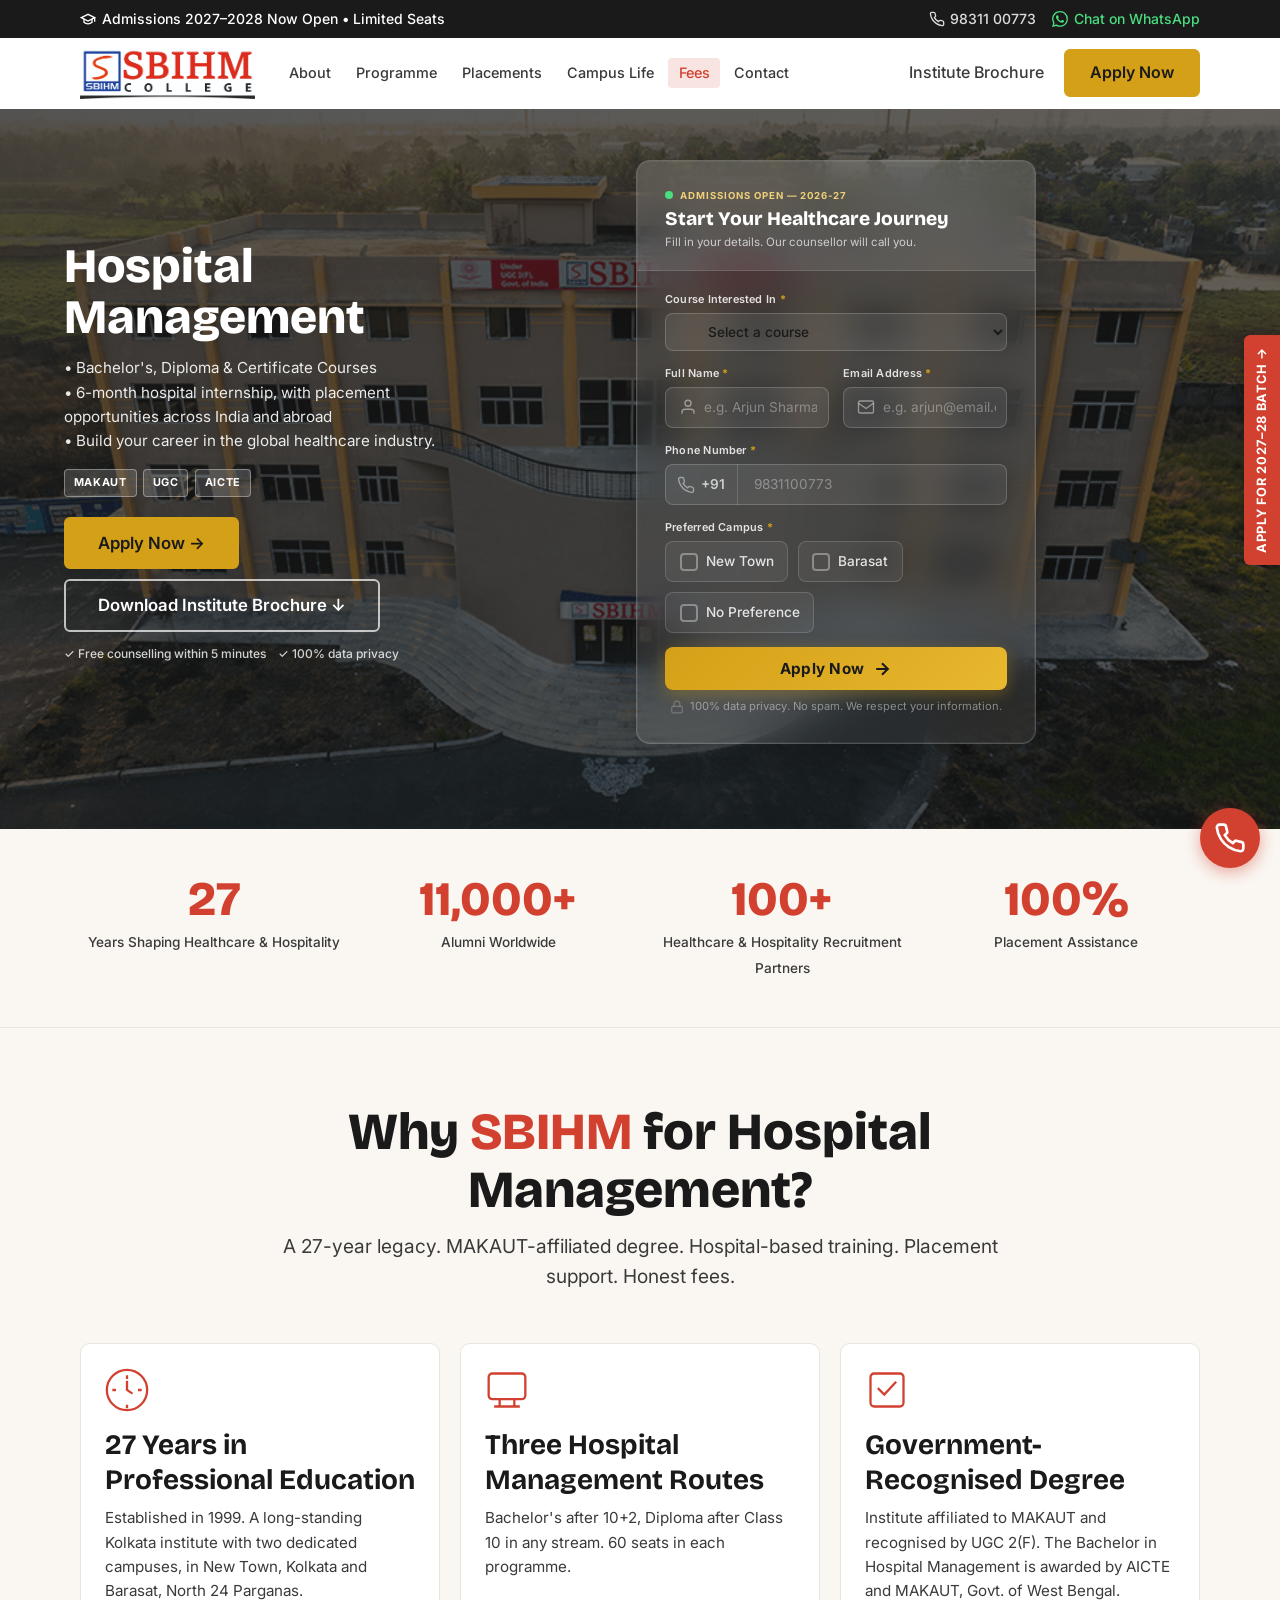
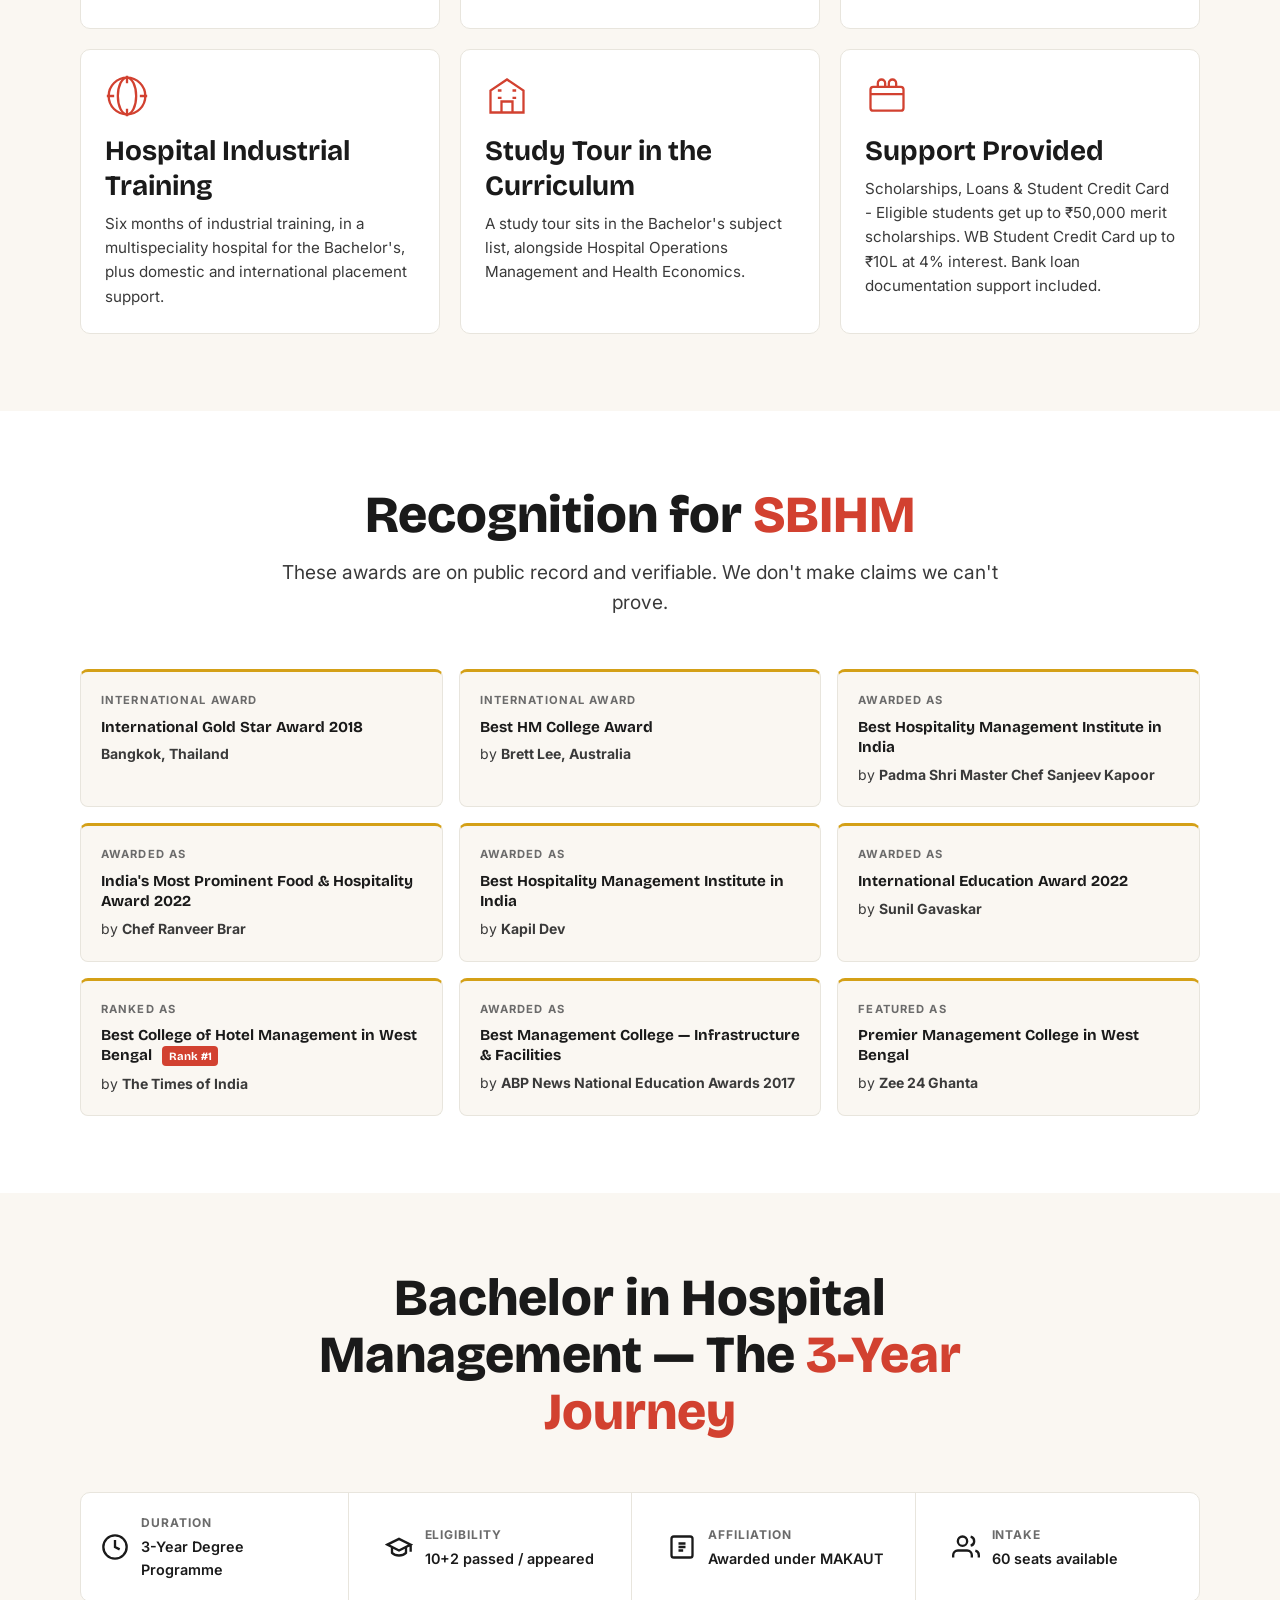
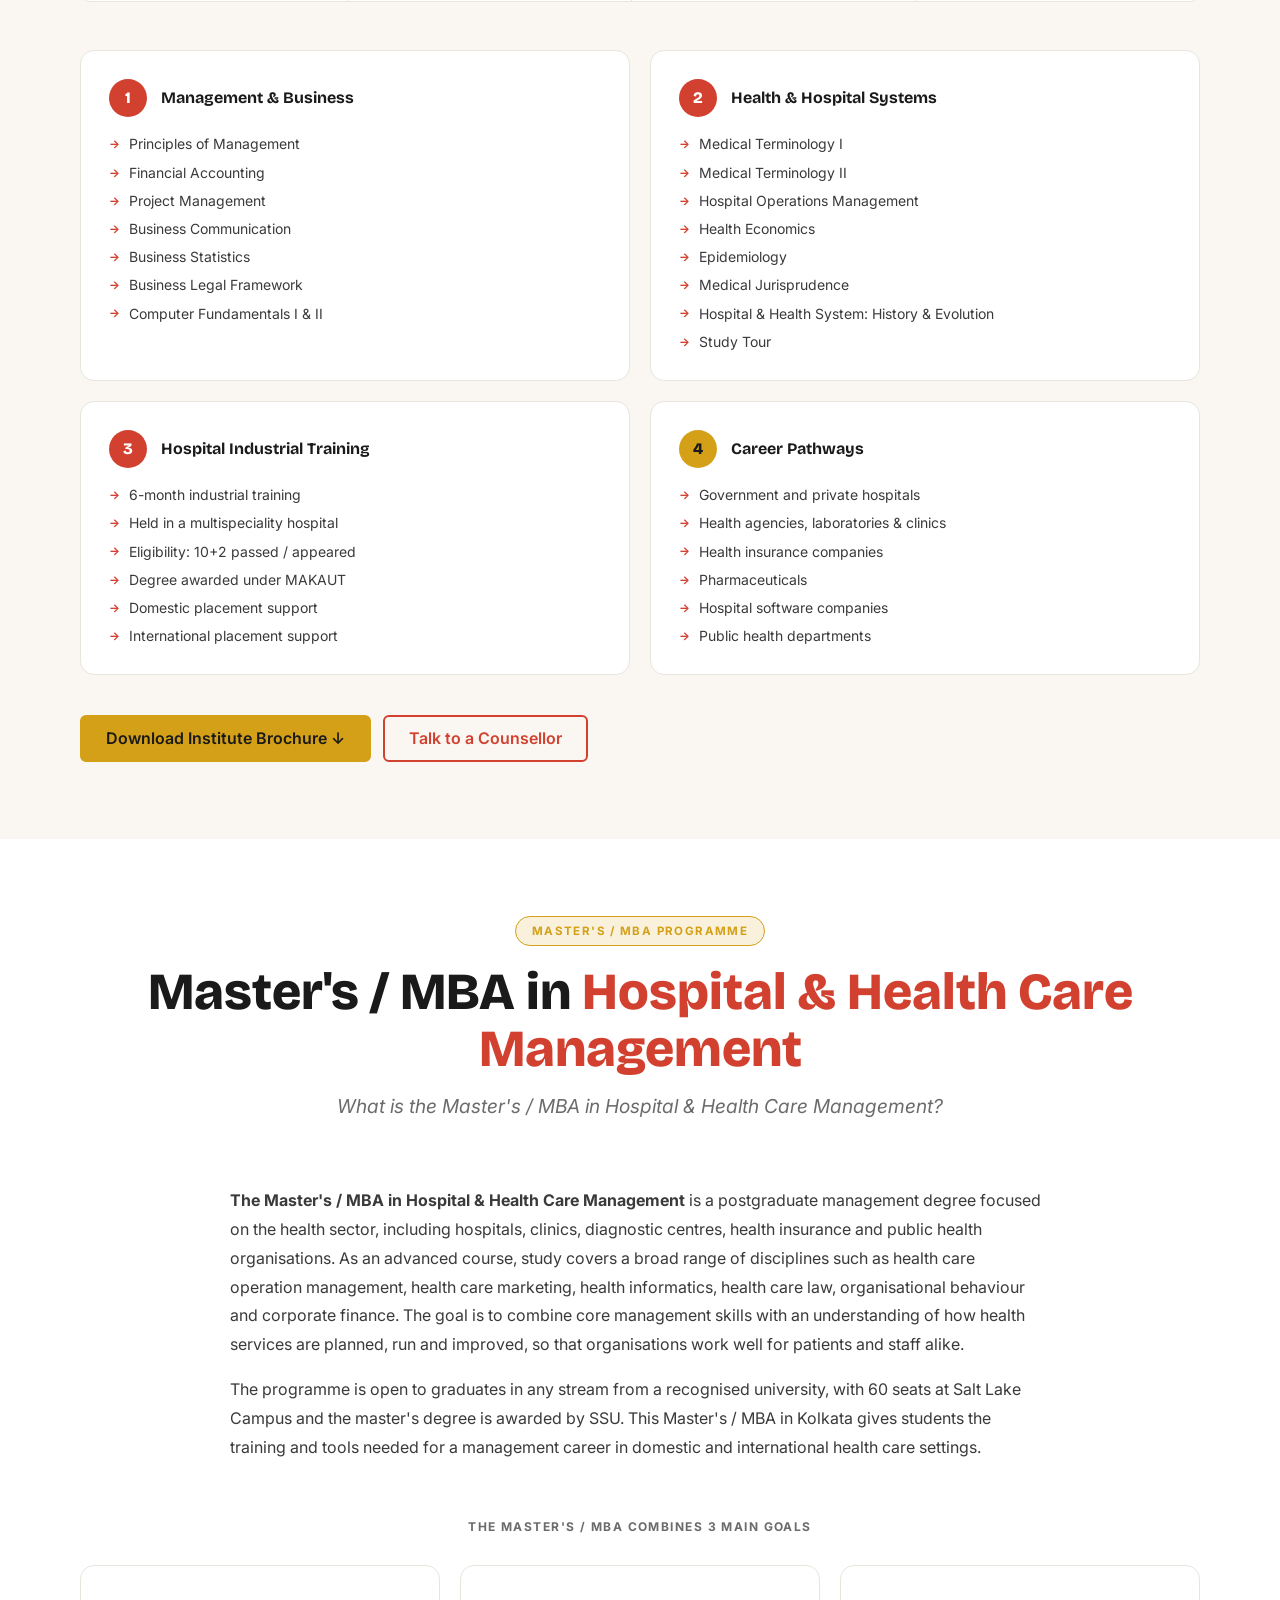
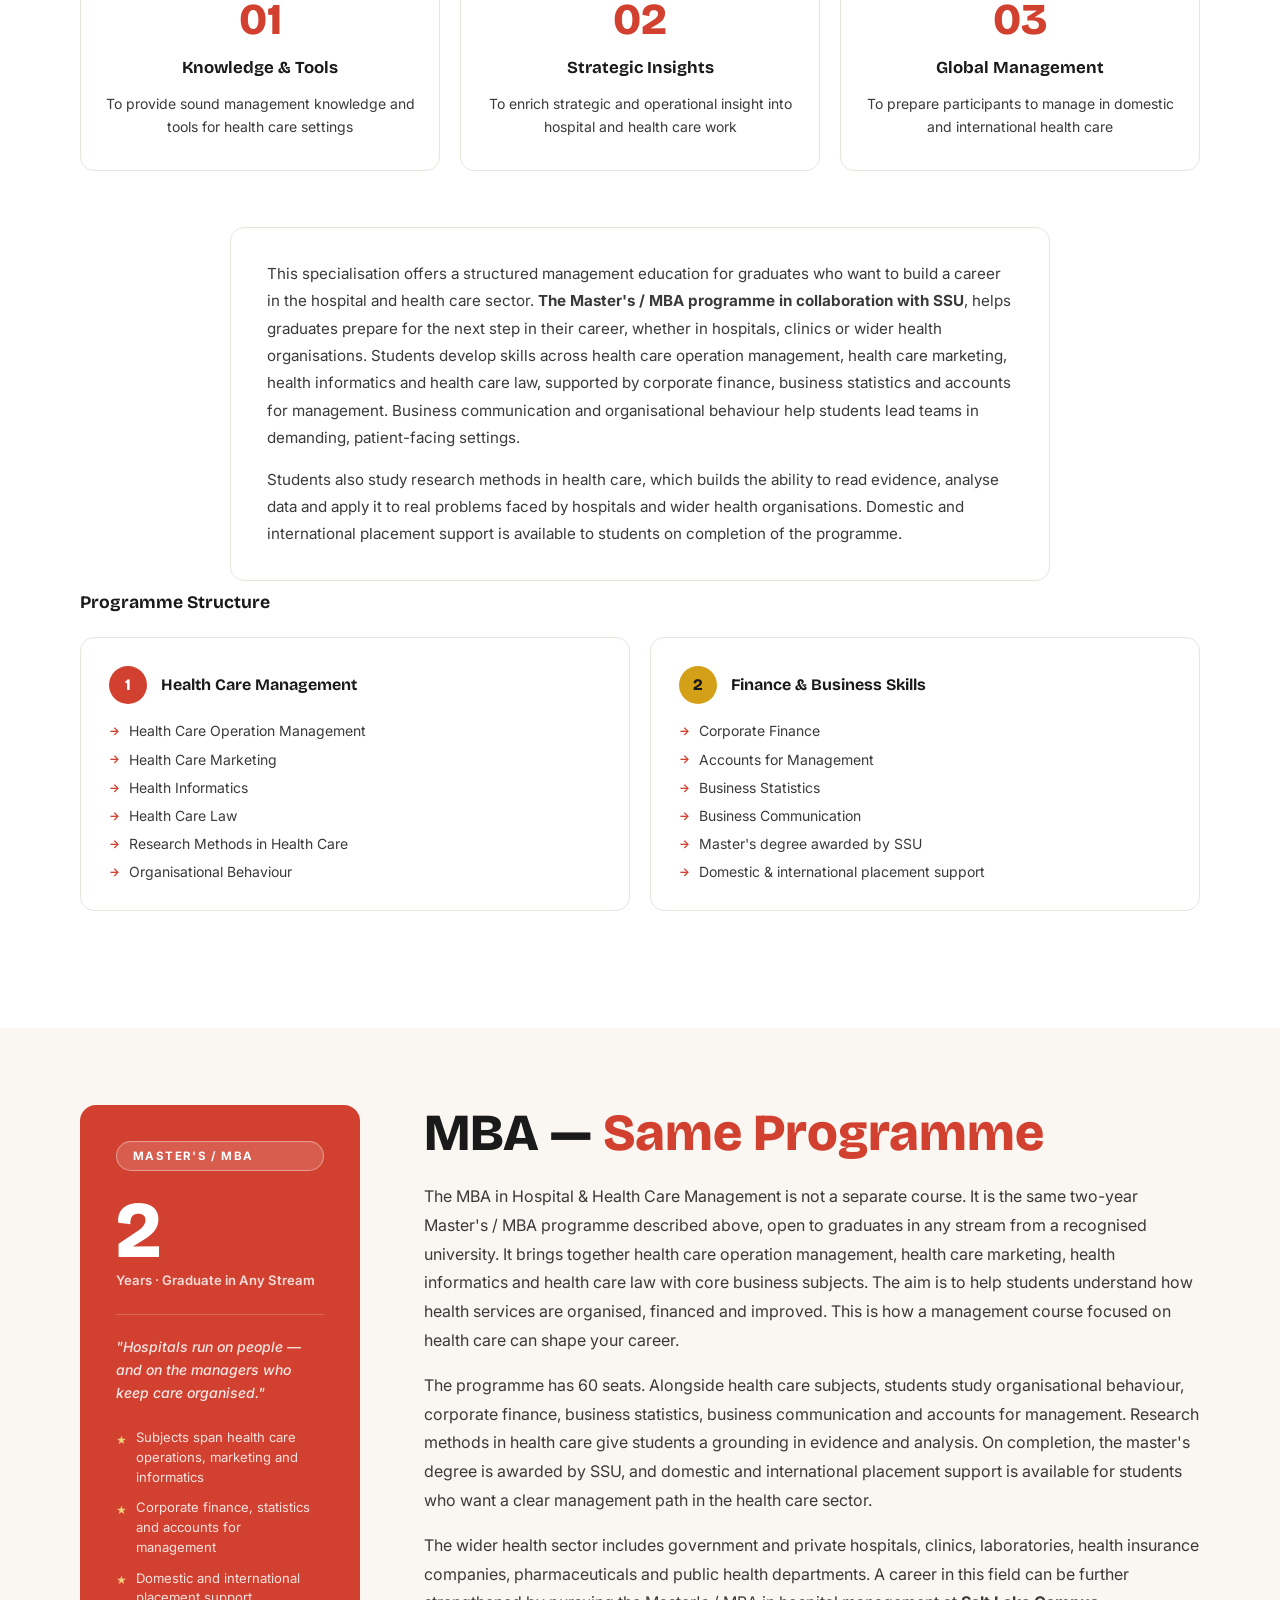
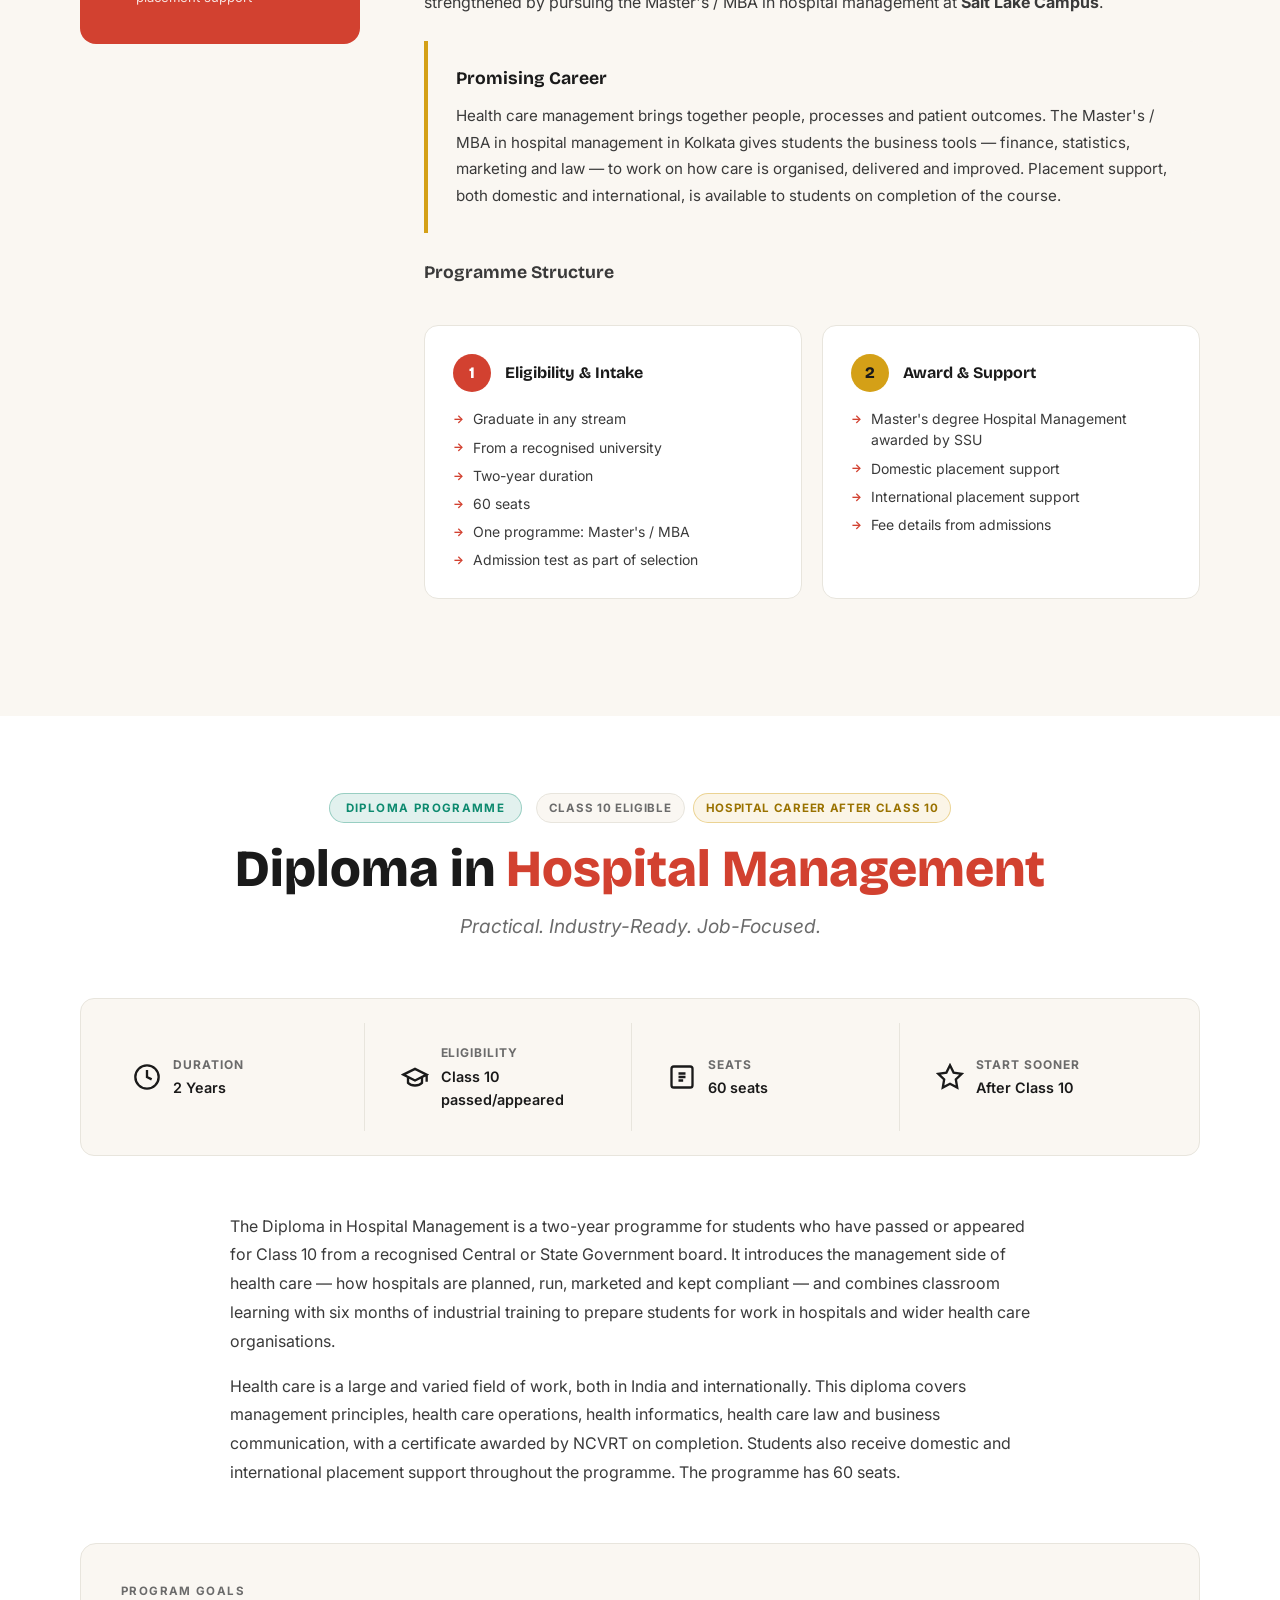
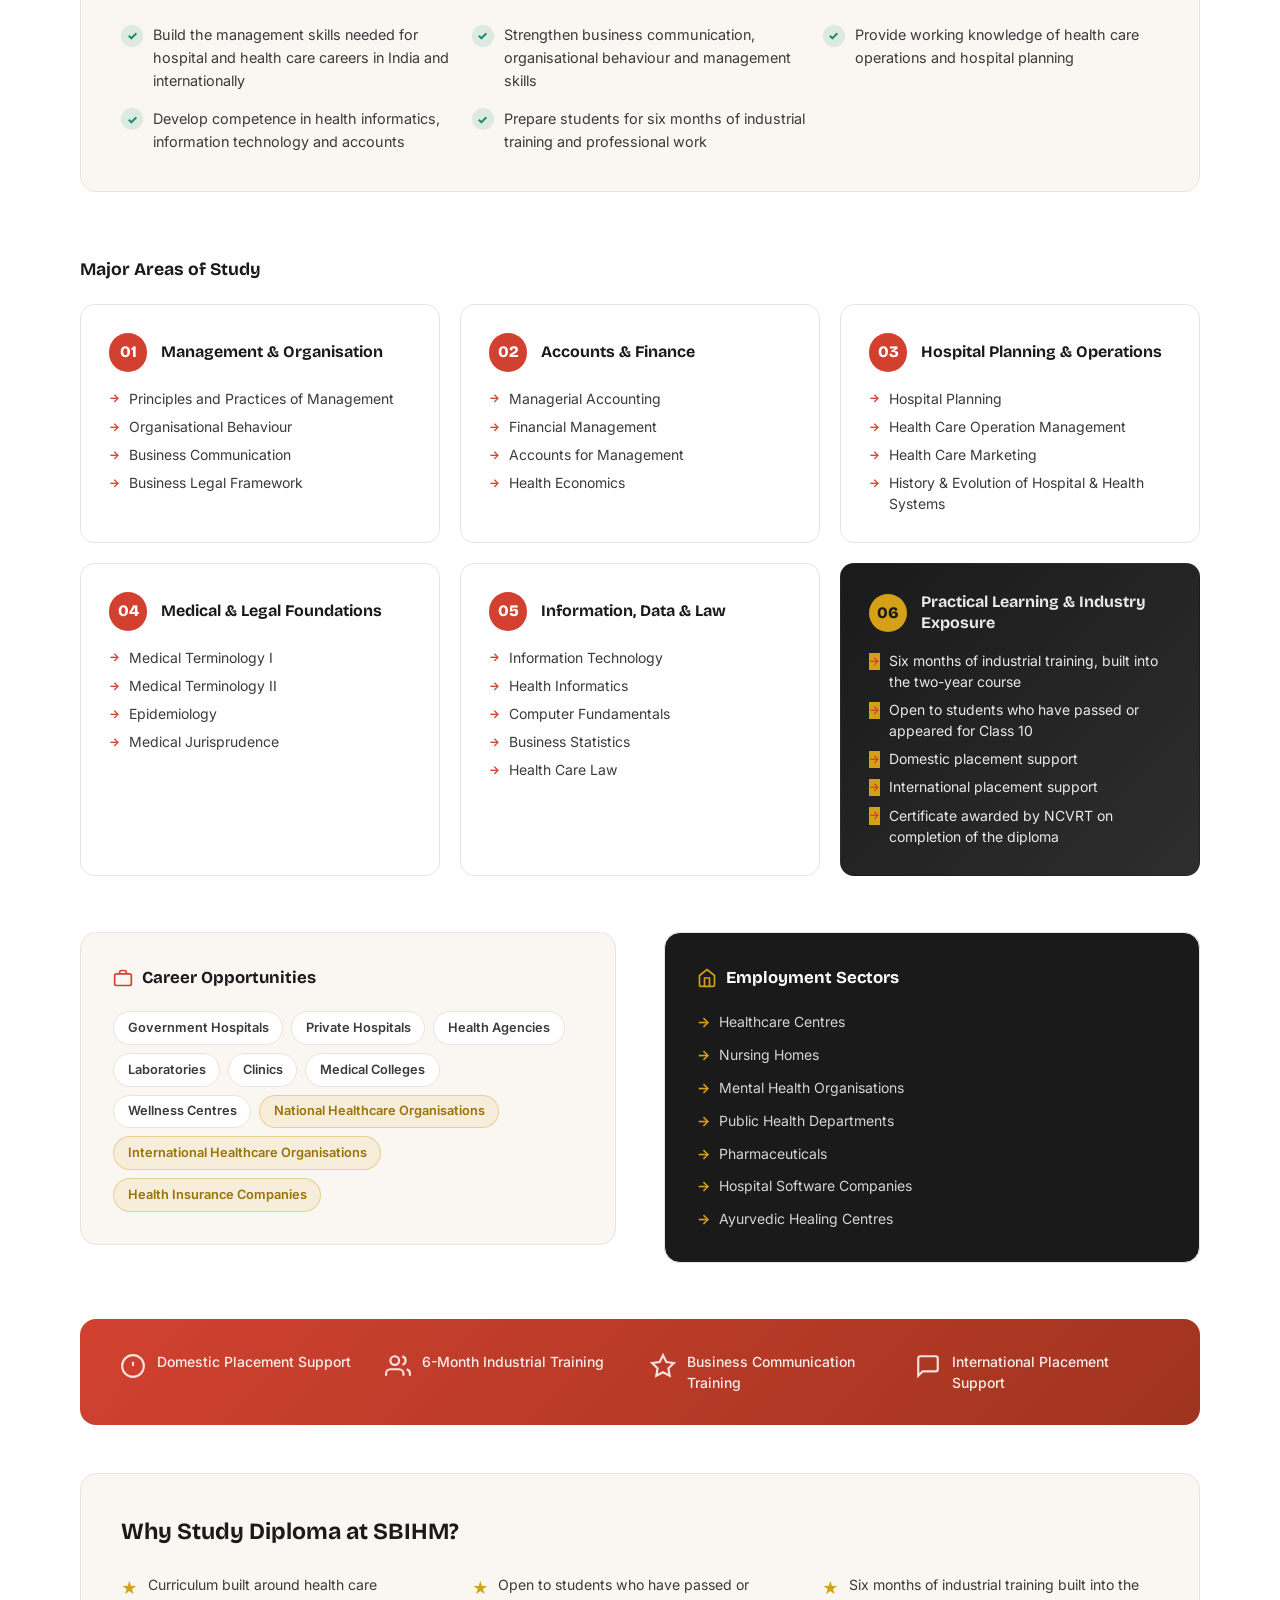
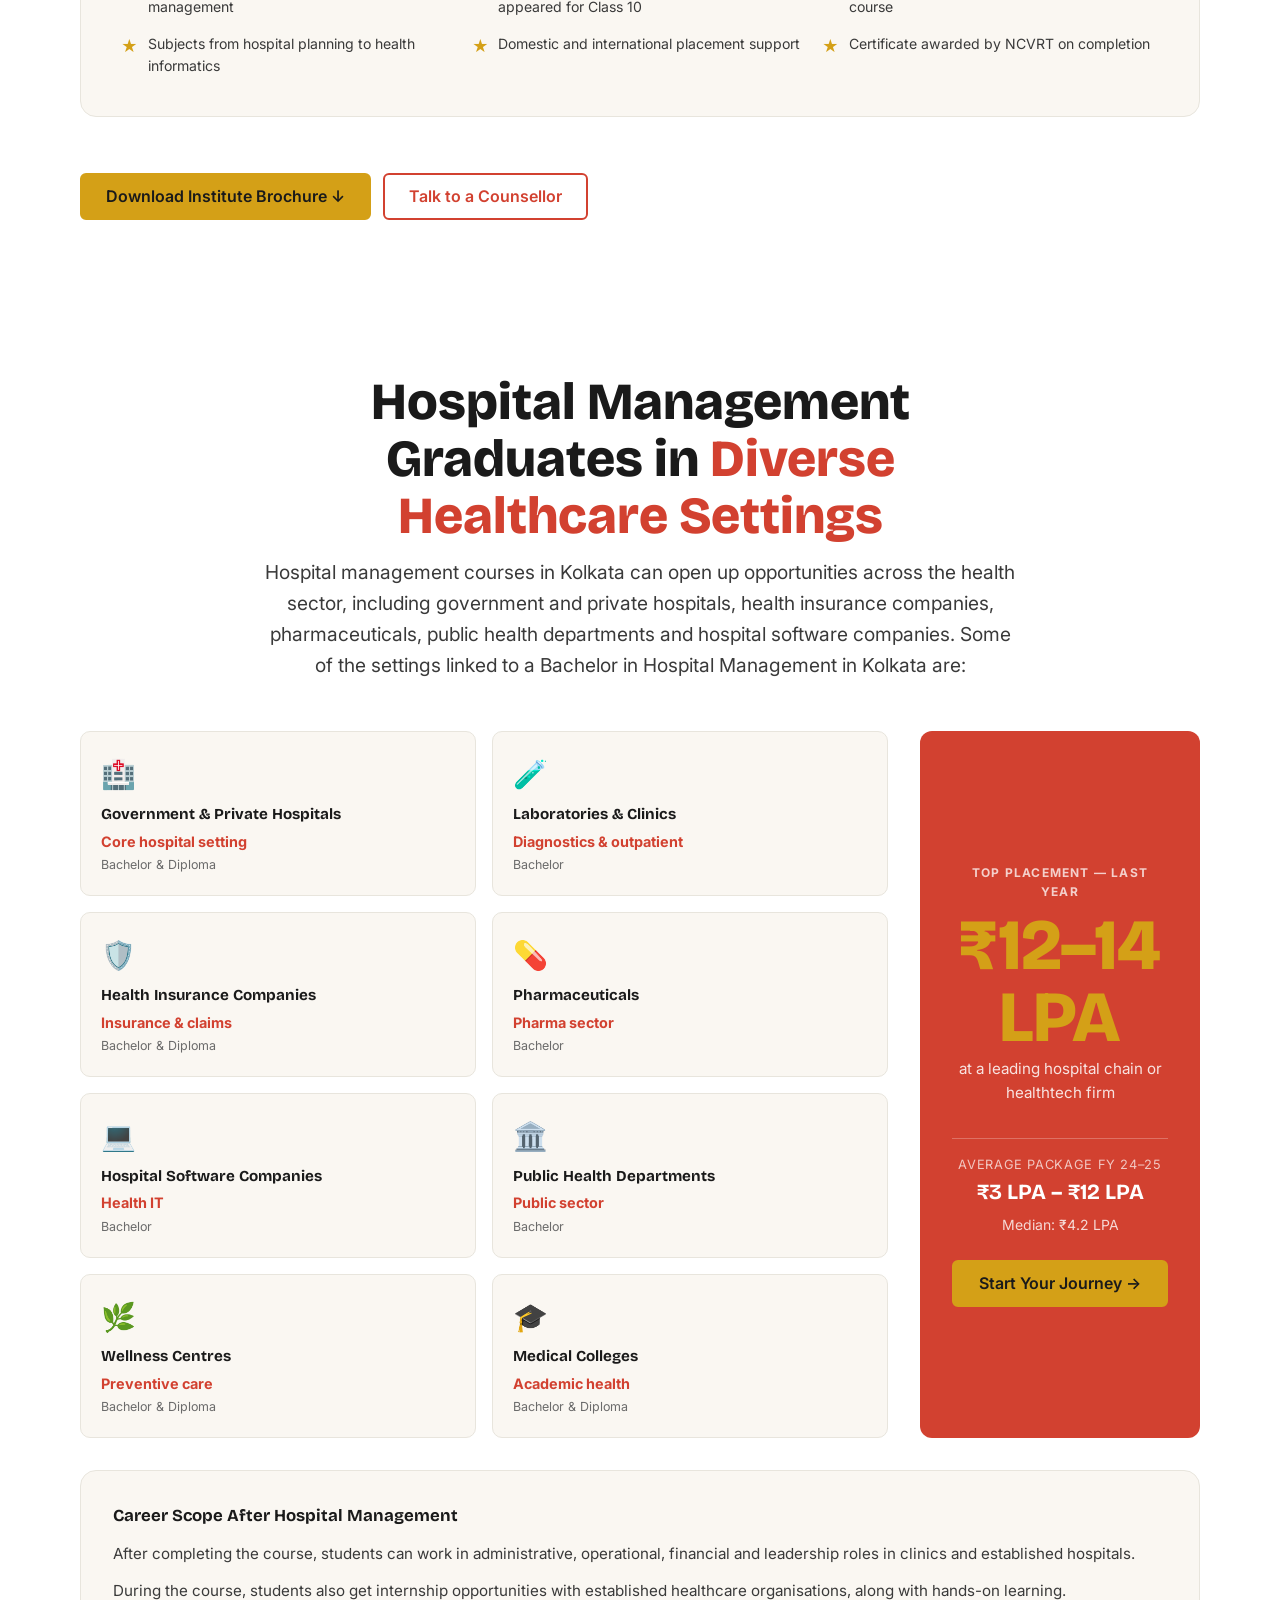
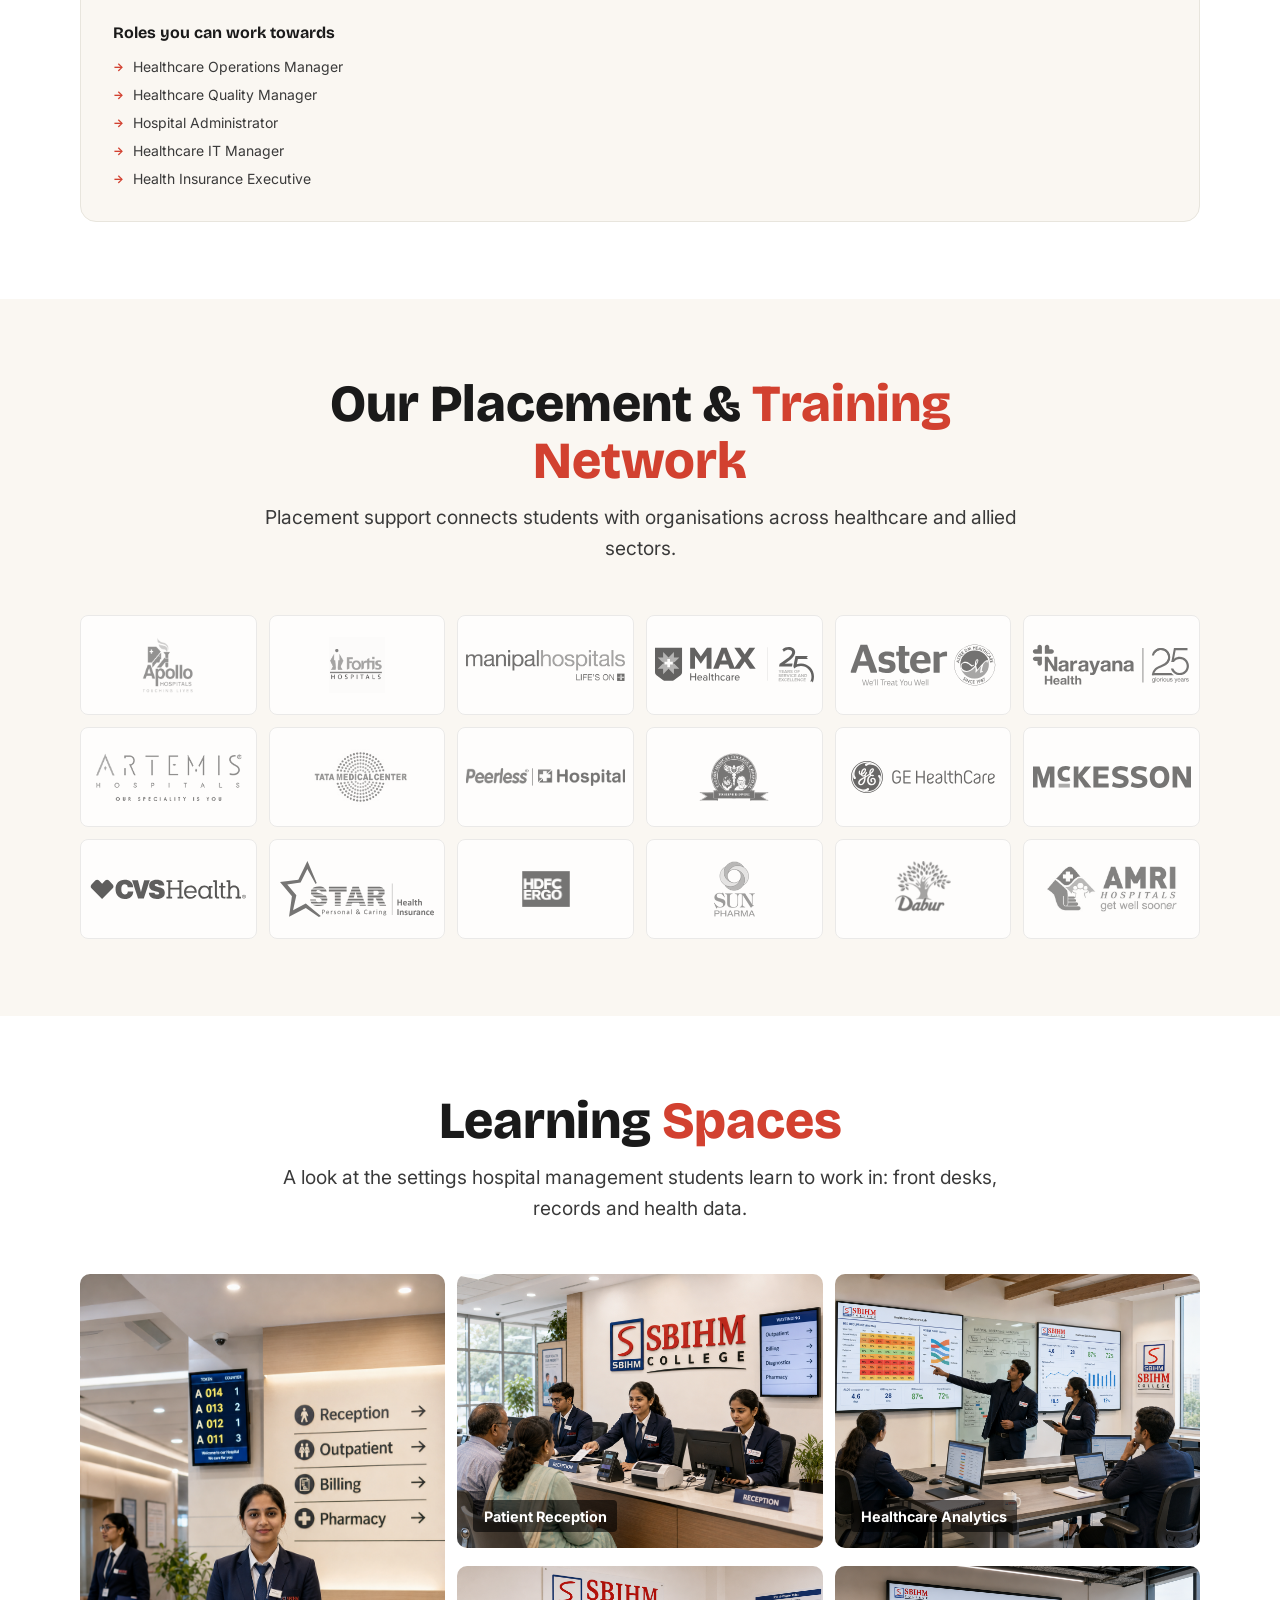
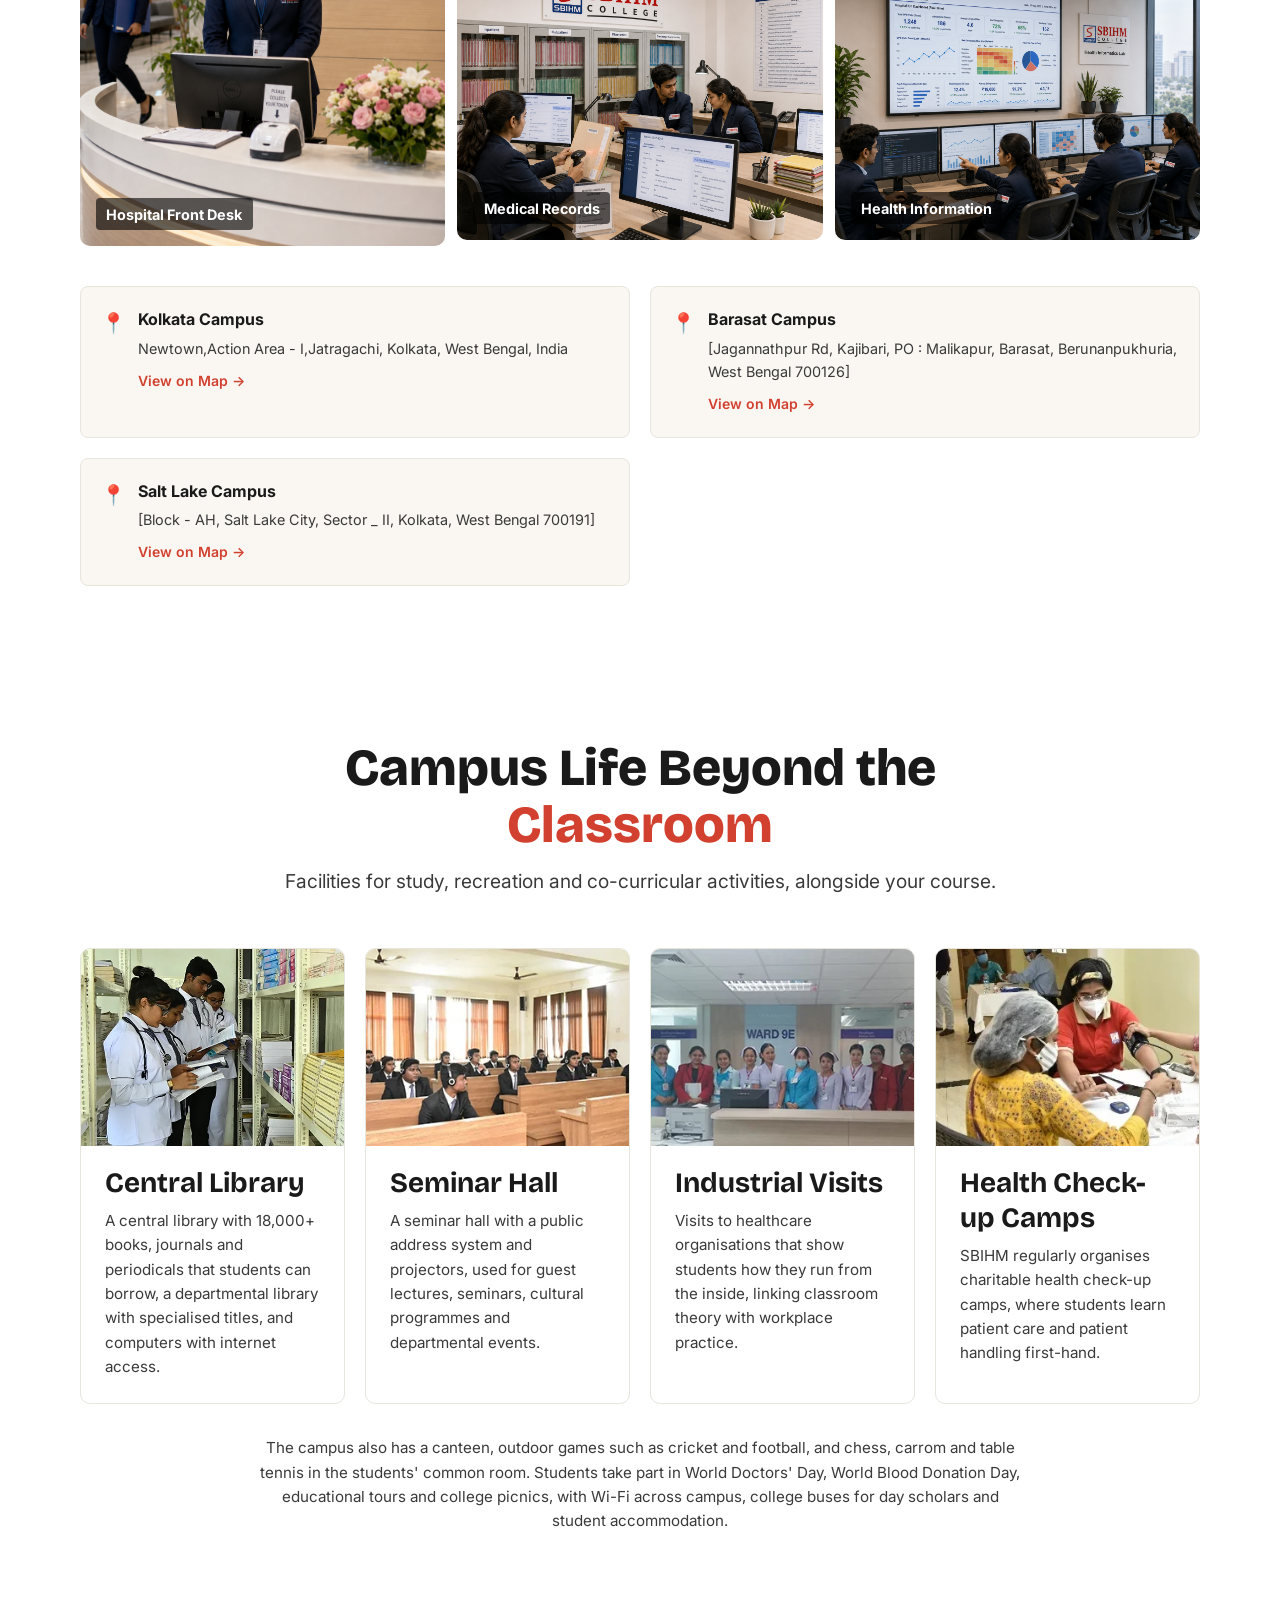
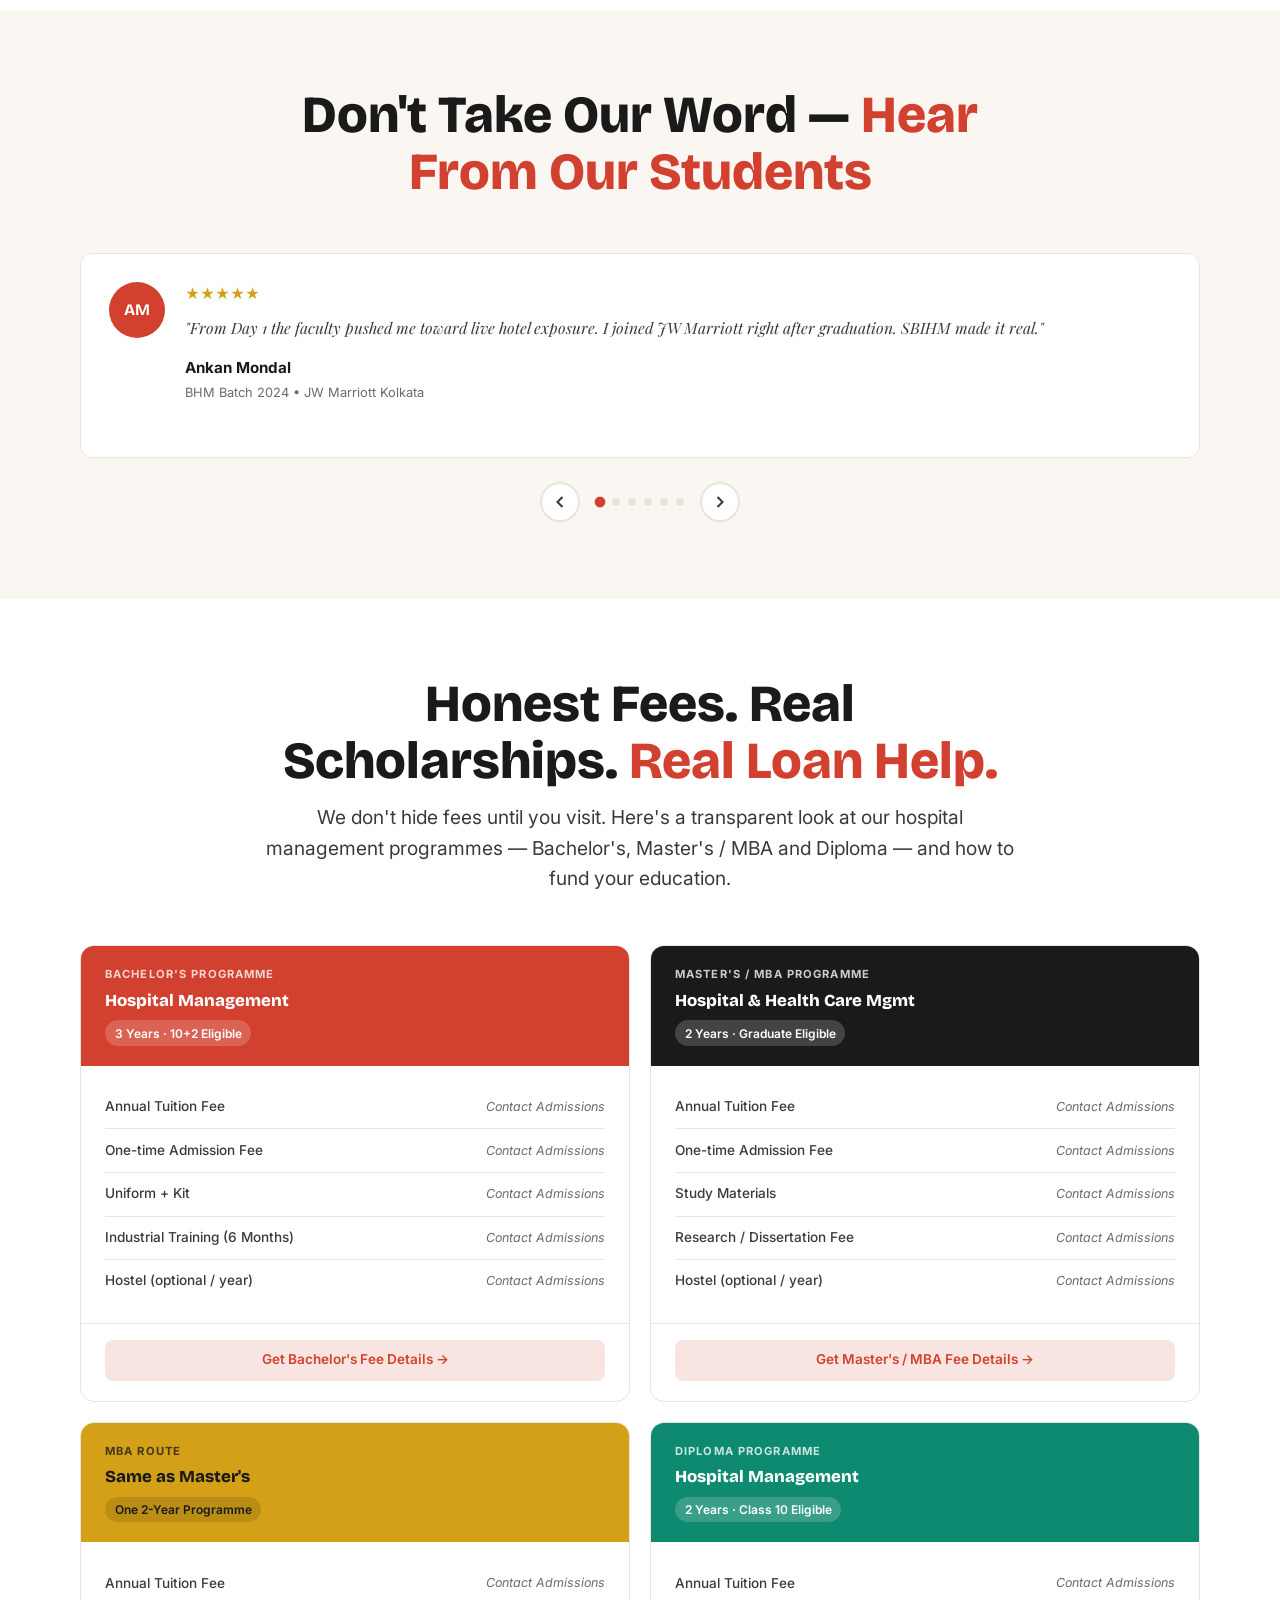
==== commit 9fcdaafb: "HEHE" ====
--- a/index.html
+++ b/index.html
@@ -975,8 +975,8 @@
                 </div>
                 <ul class="curriculum-card__list">
                   <li>Master's degree Hospital Management awarded by SSU</li>
-                  <li>Institute affiliated to MAKAUT</li>
-                  <li>UGC 2(f) recognised institute</li>
+                  <!-- <li>Institute affiliated to MAKAUT</li>
+                  <li>UGC 2(f) recognised institute</li> -->
                   <li>Domestic placement support</li>
                   <li>International placement support</li>
                   <li>Fee details from admissions</li>
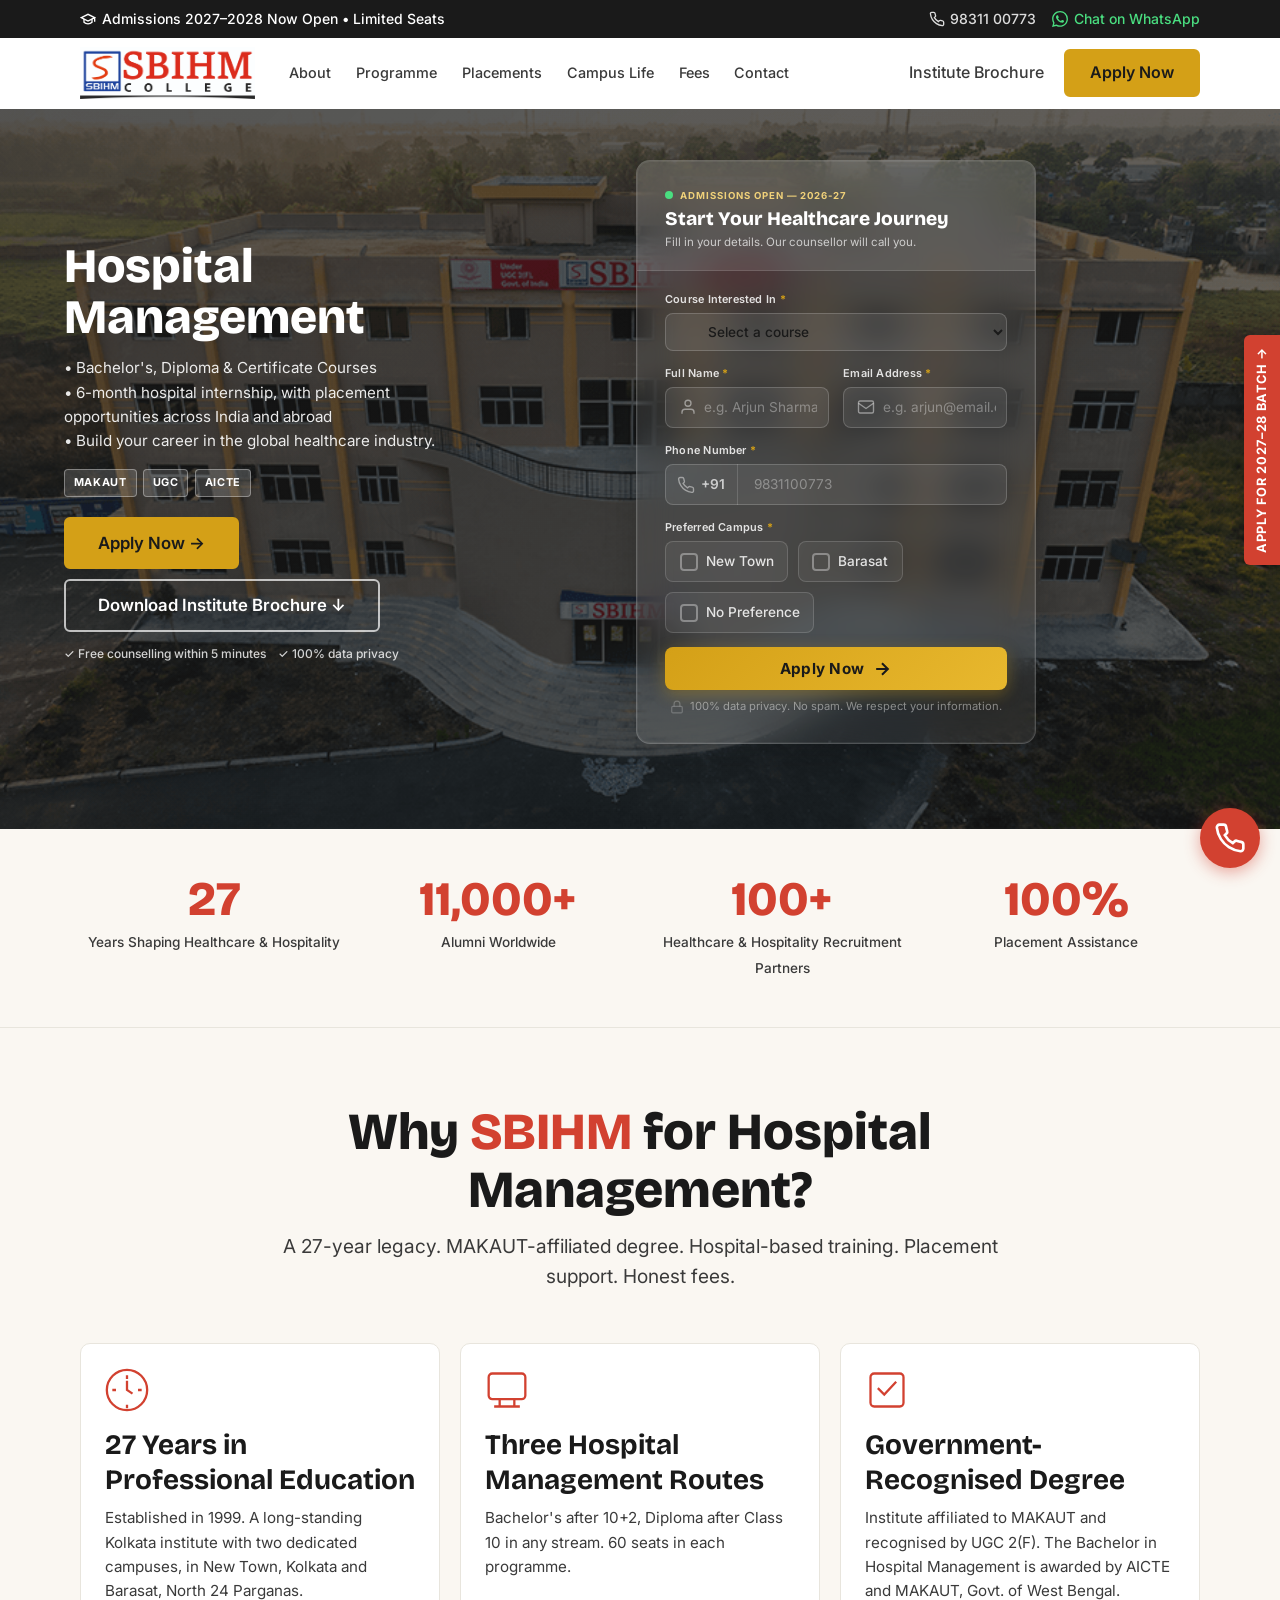
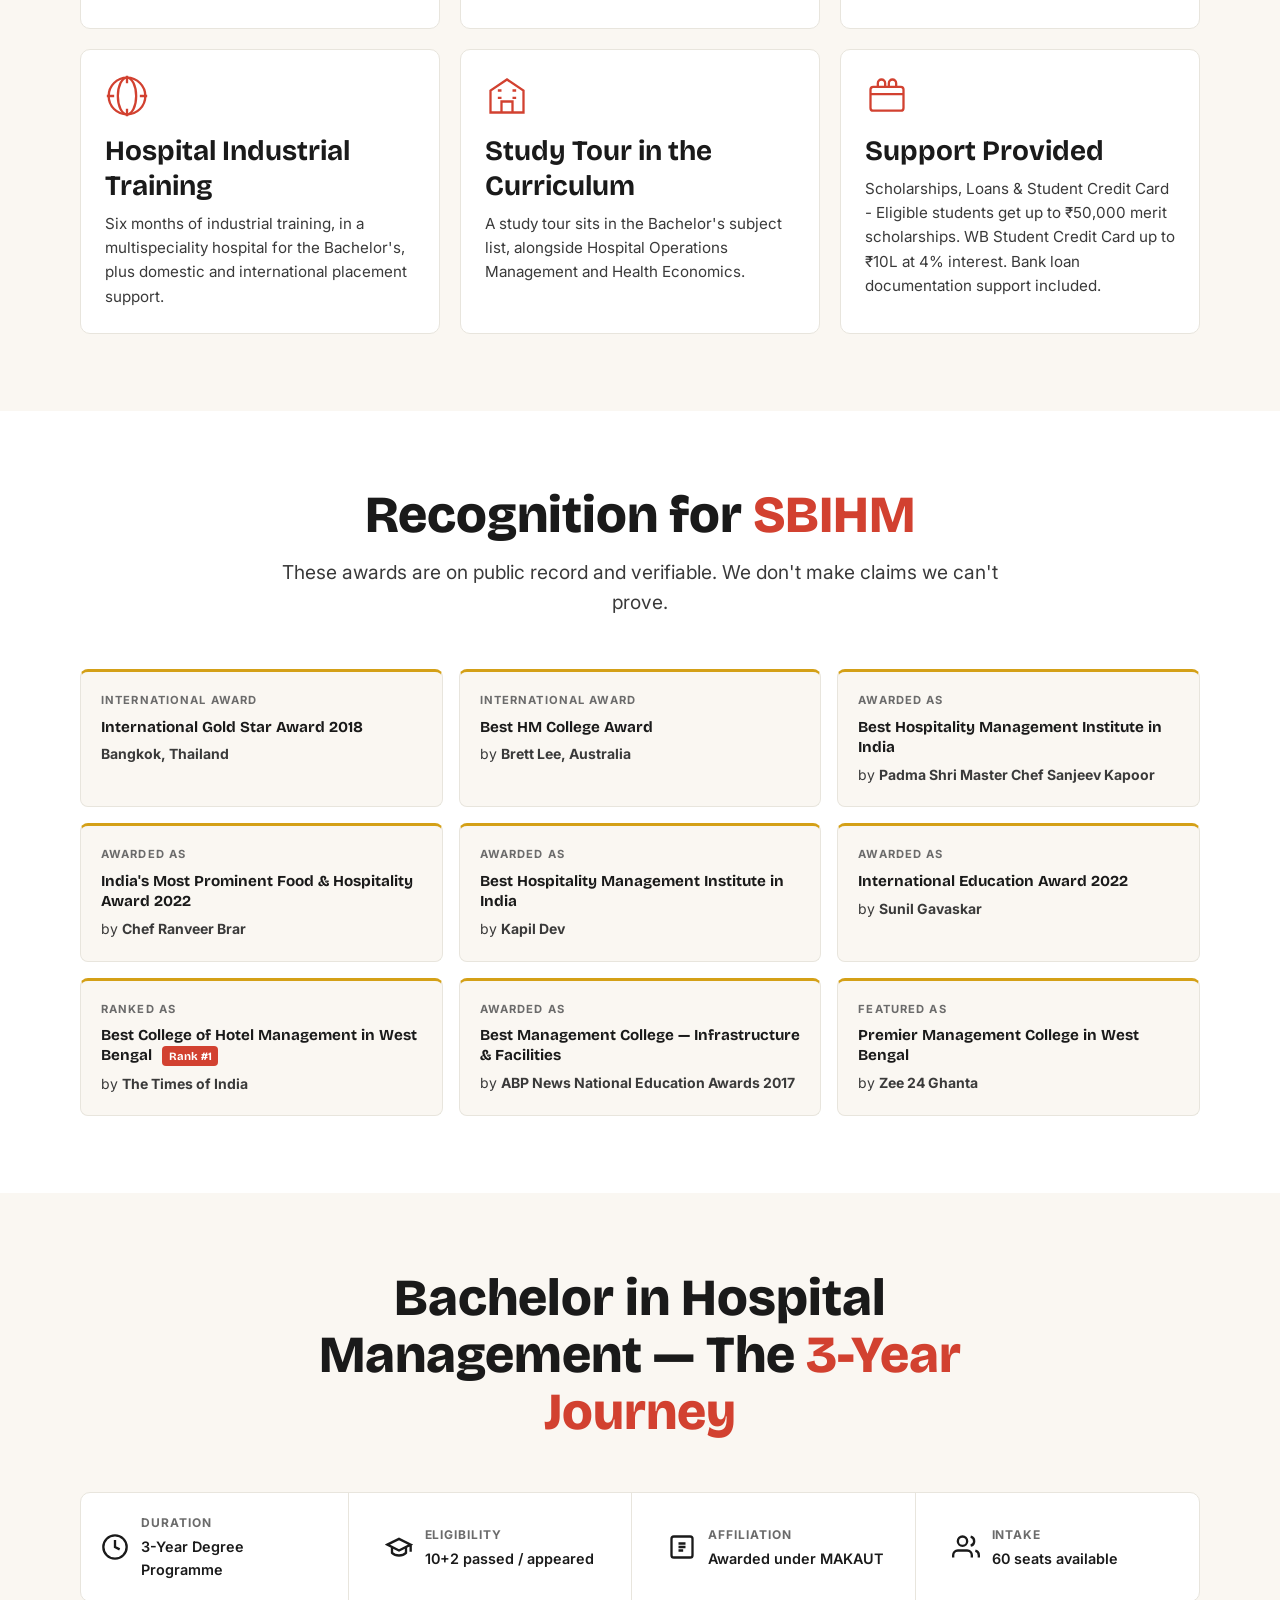
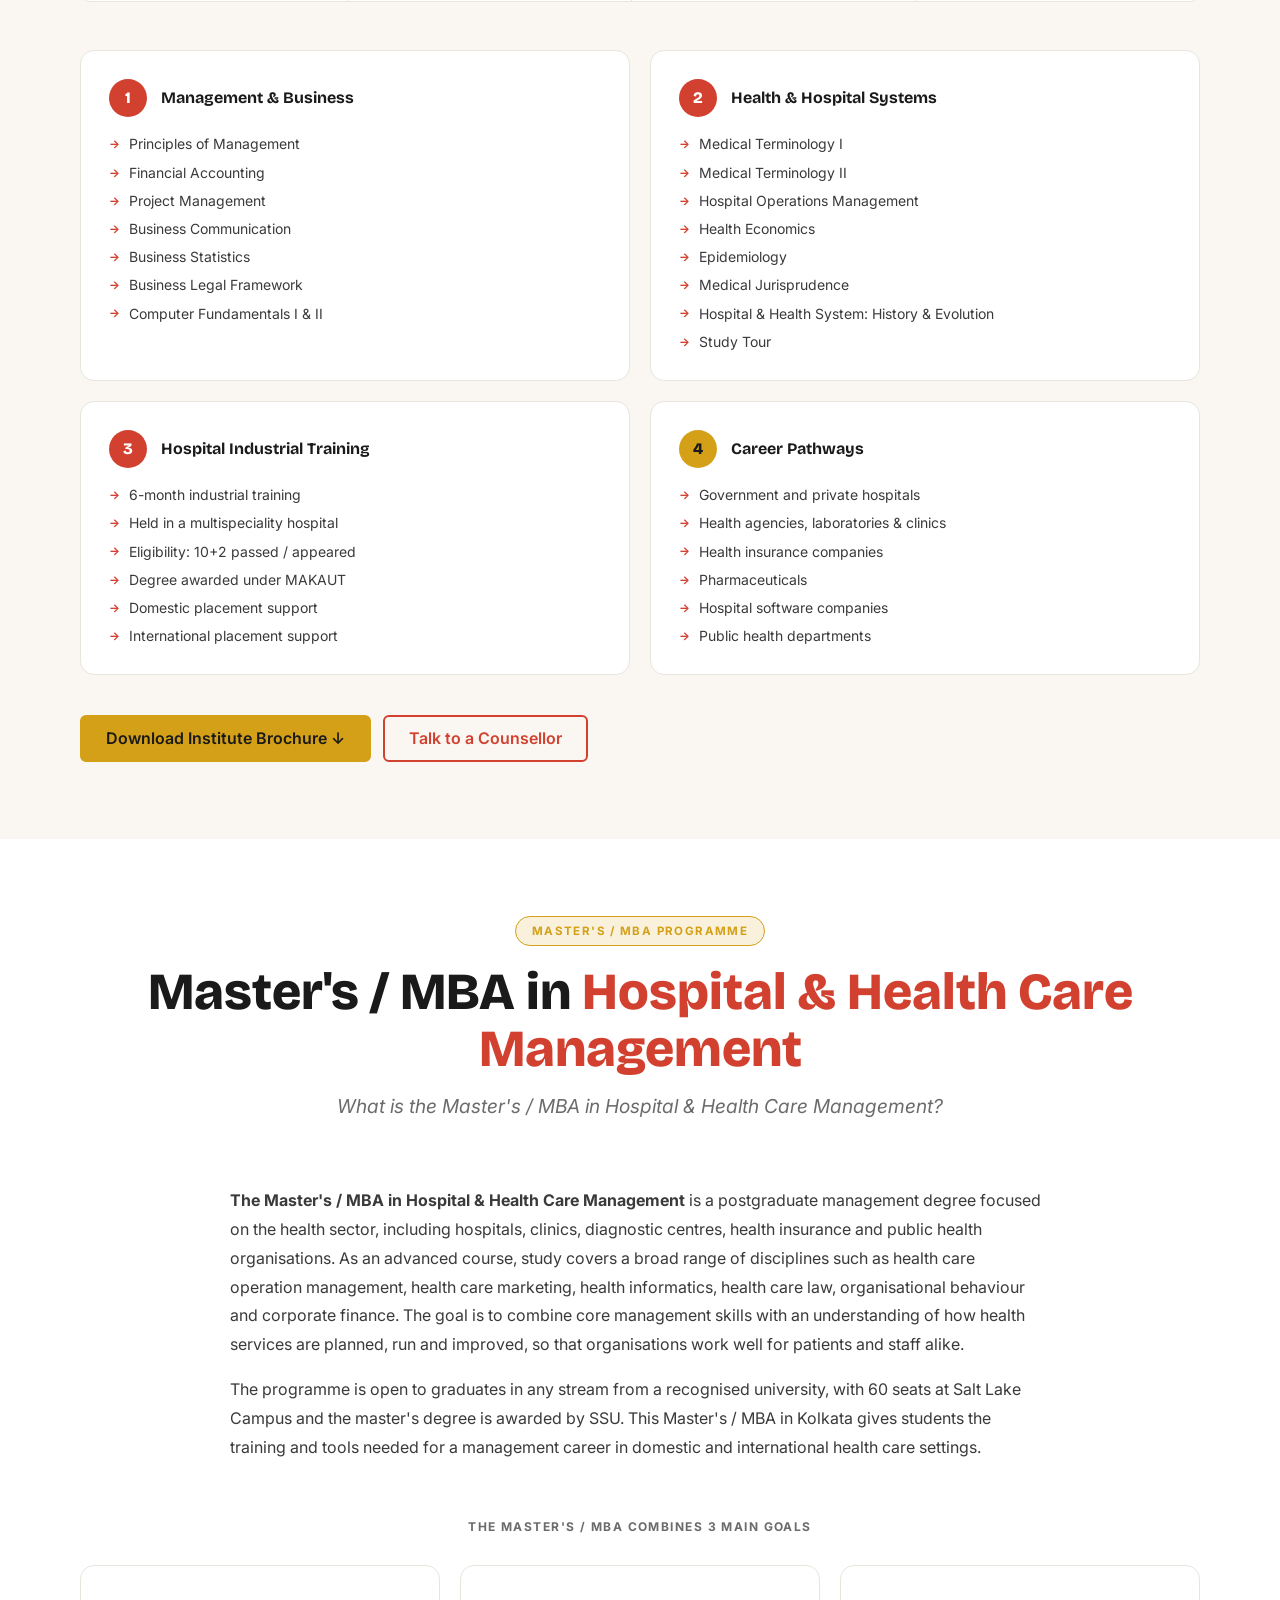
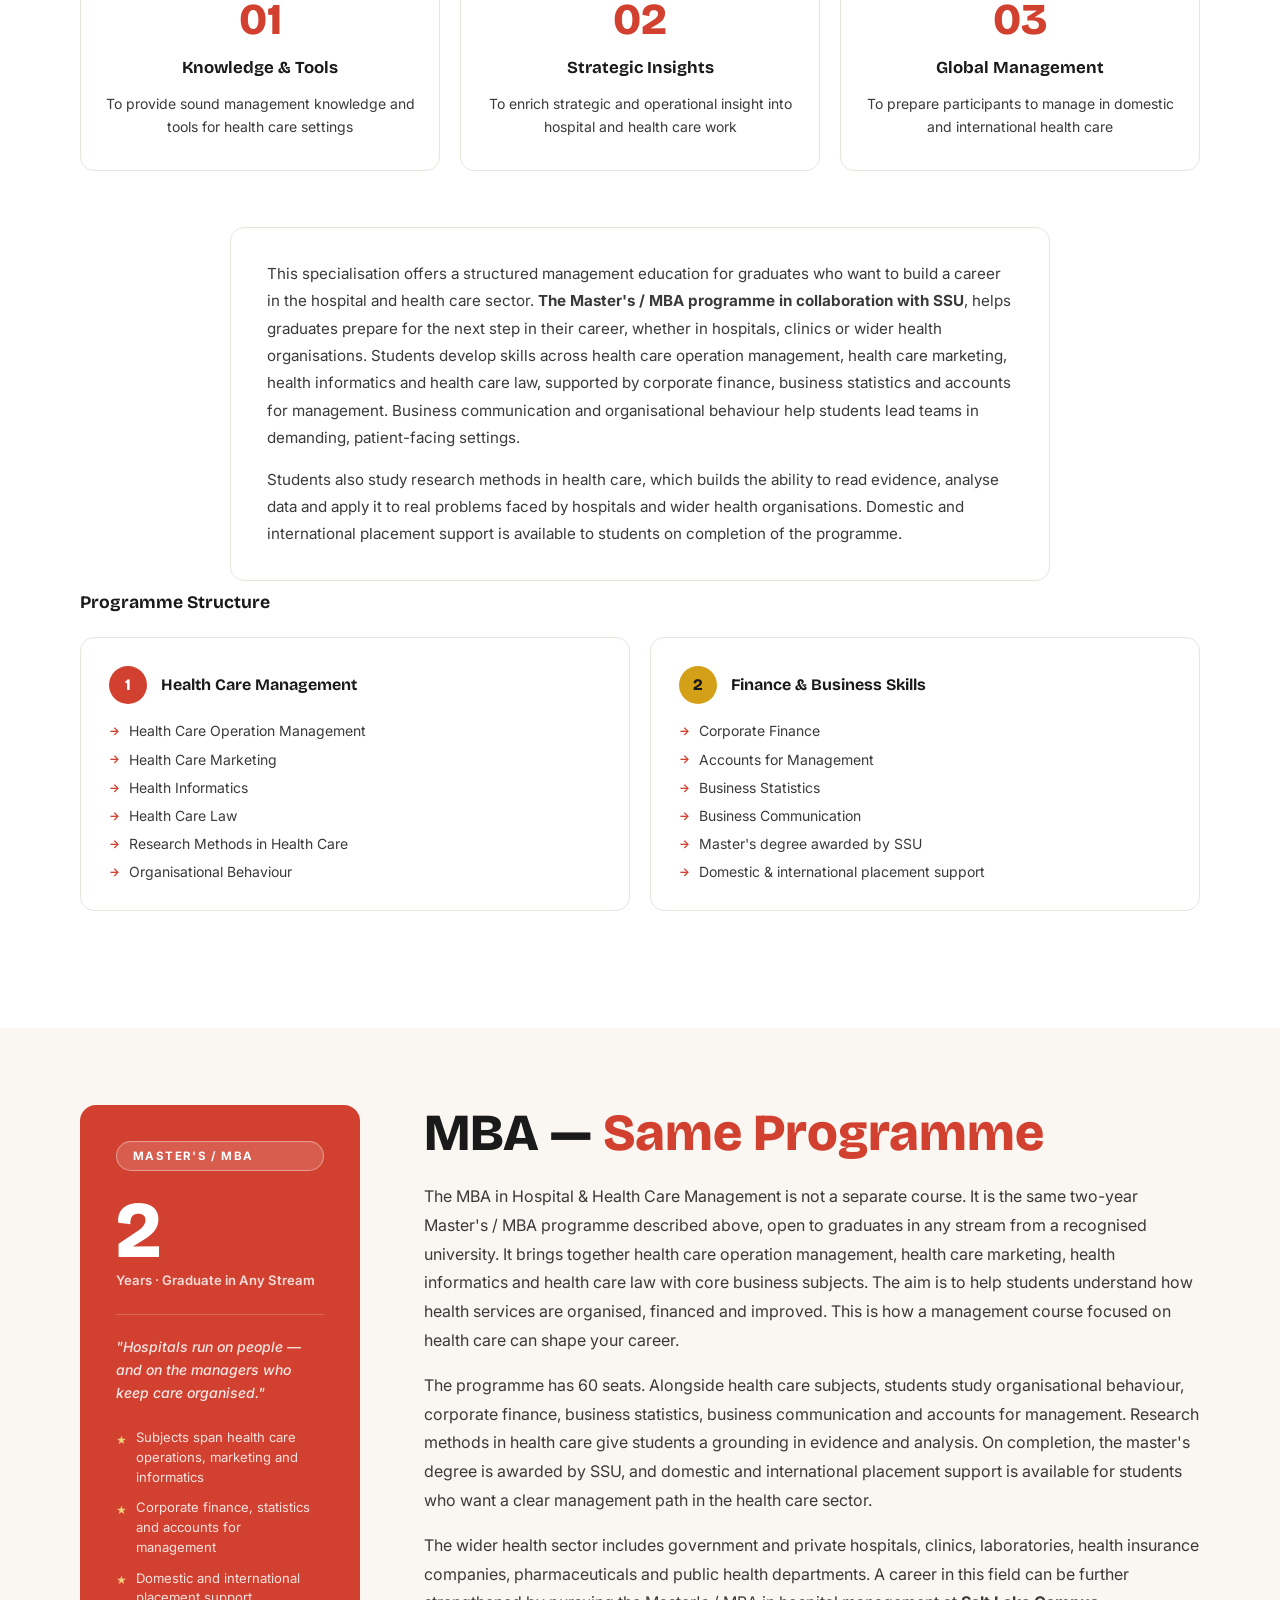
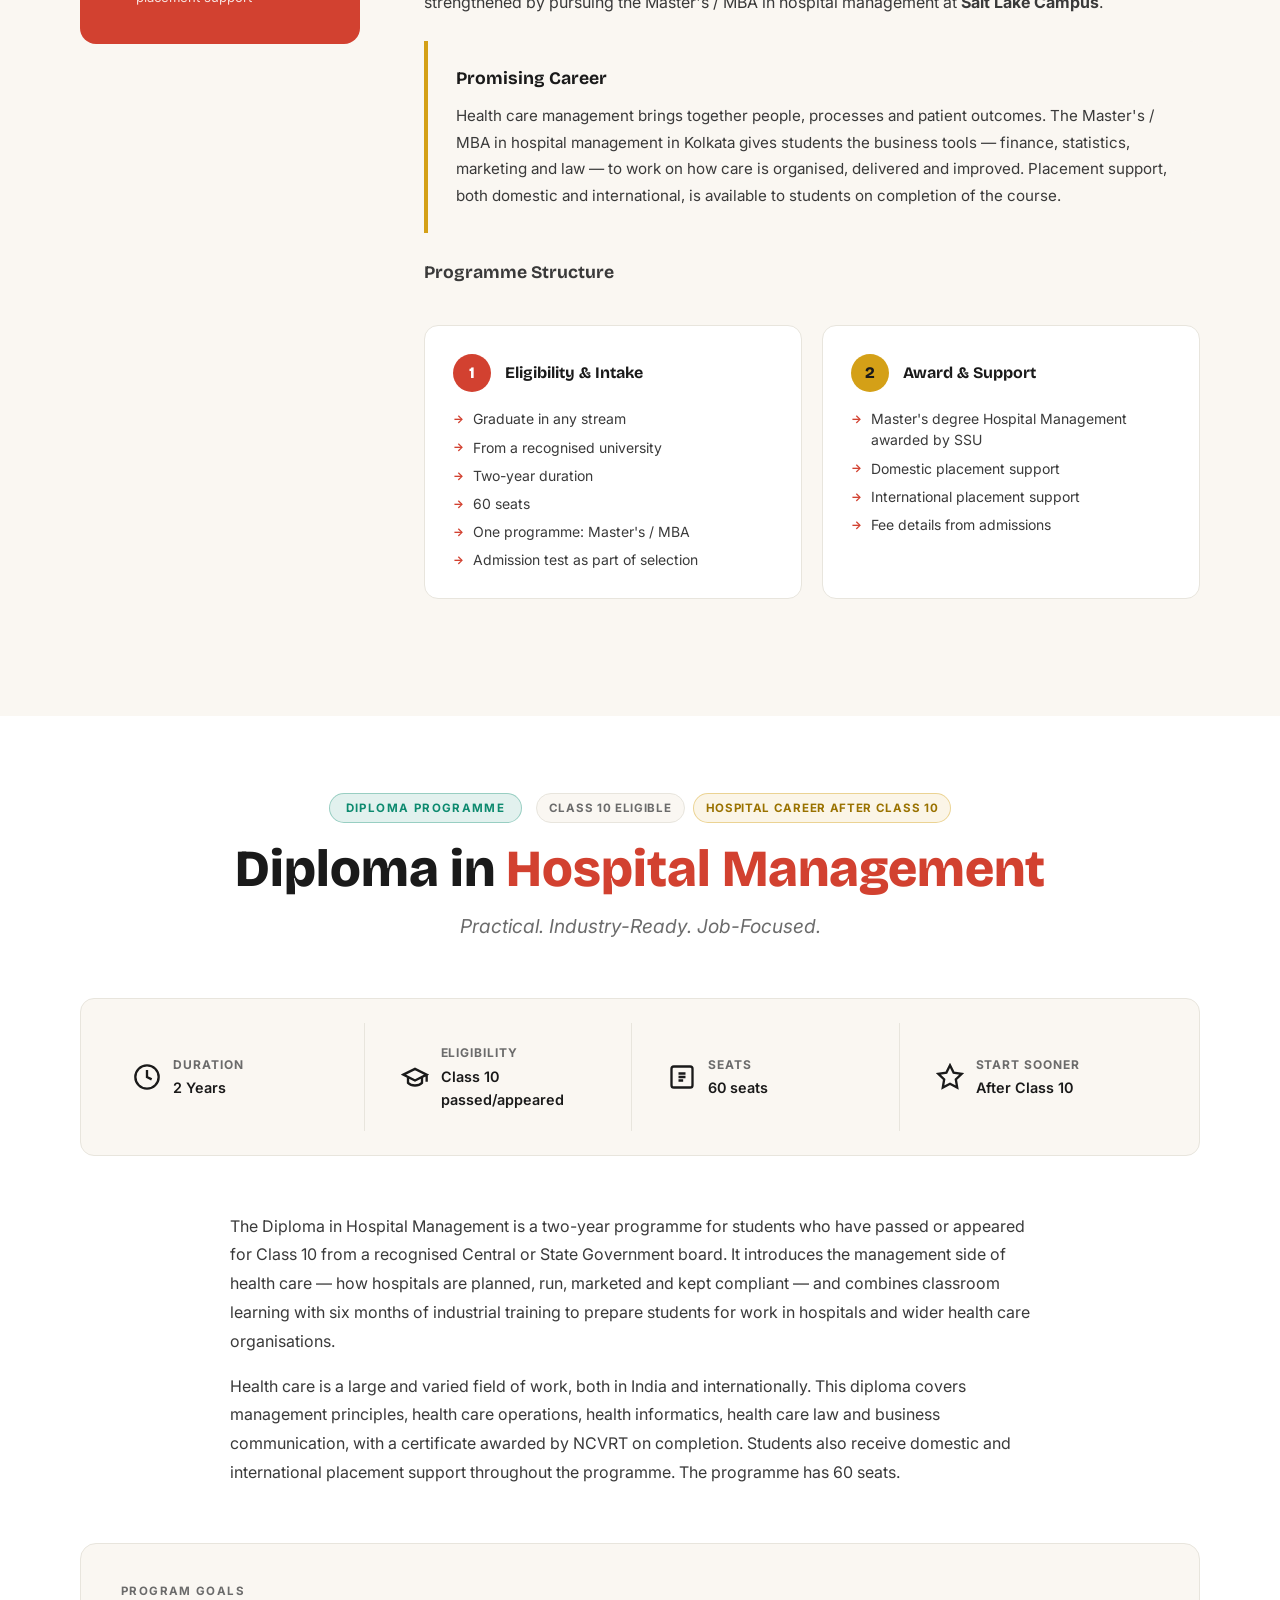
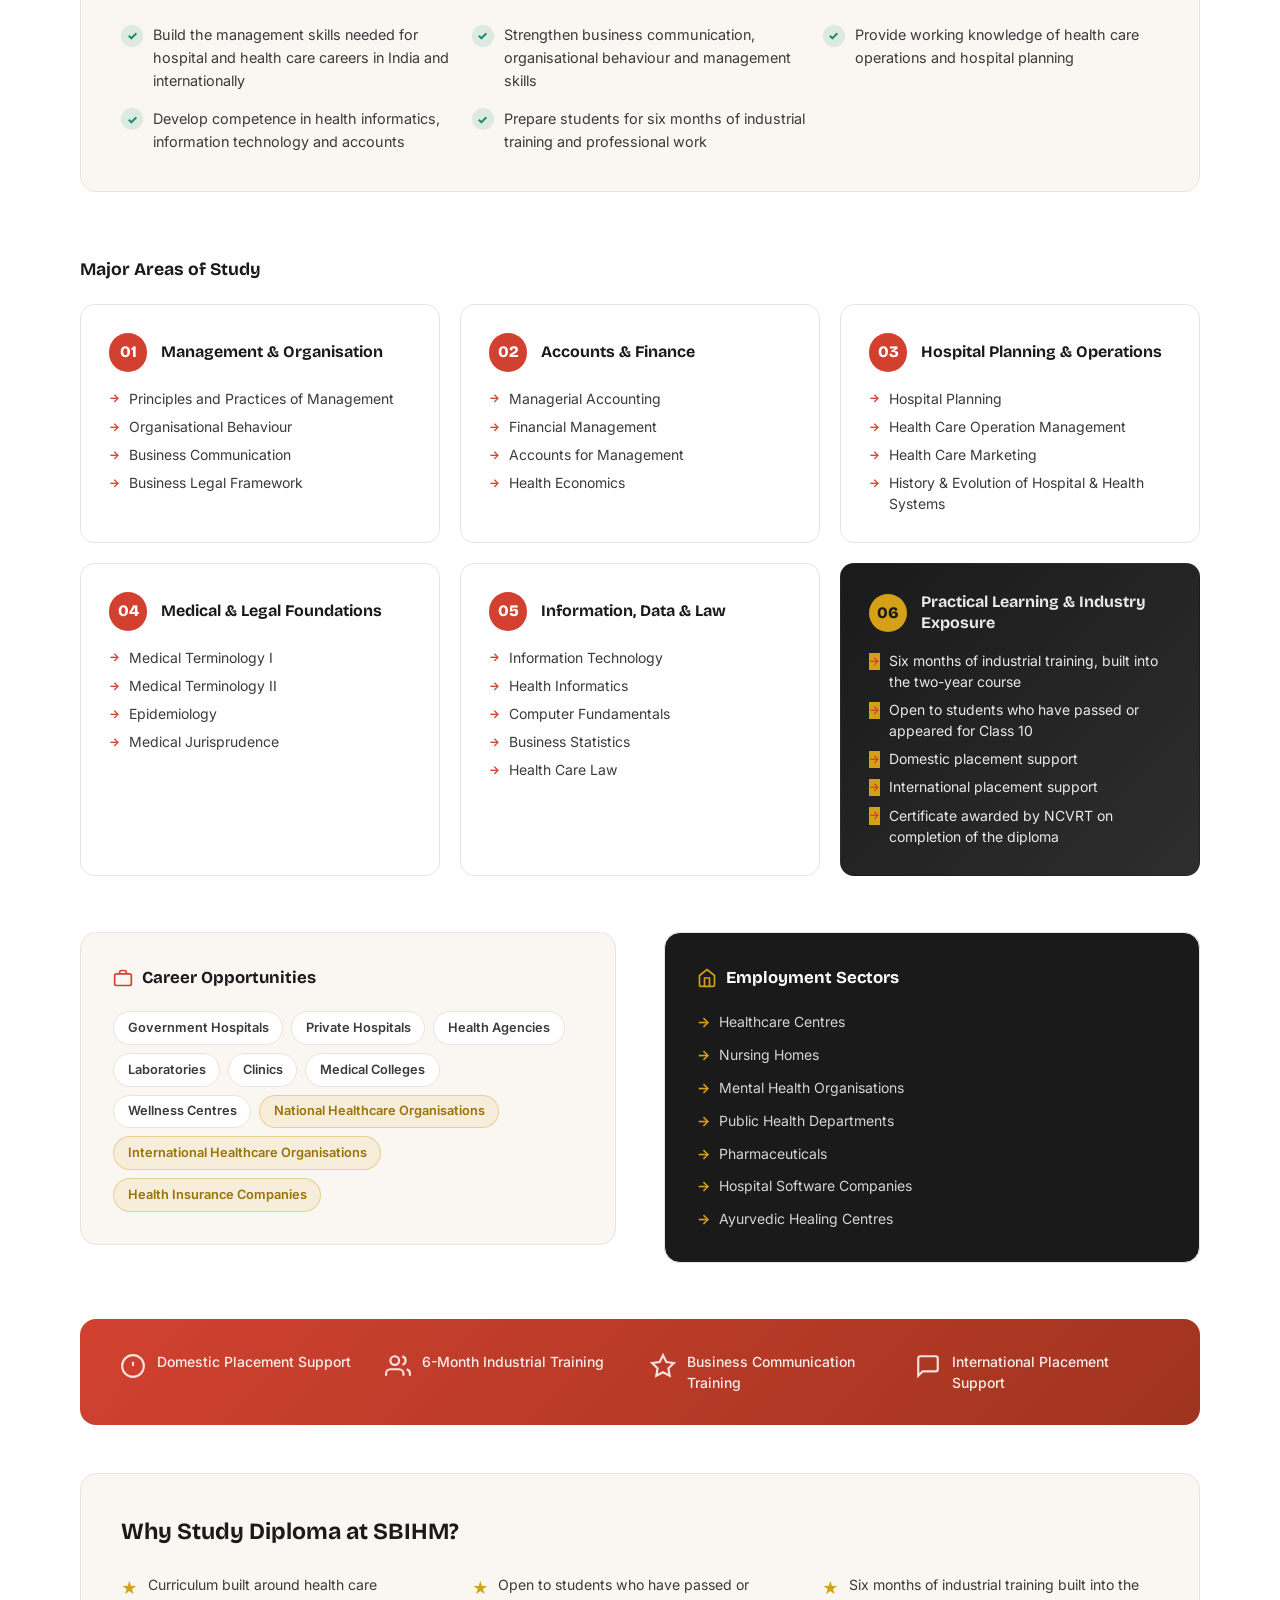
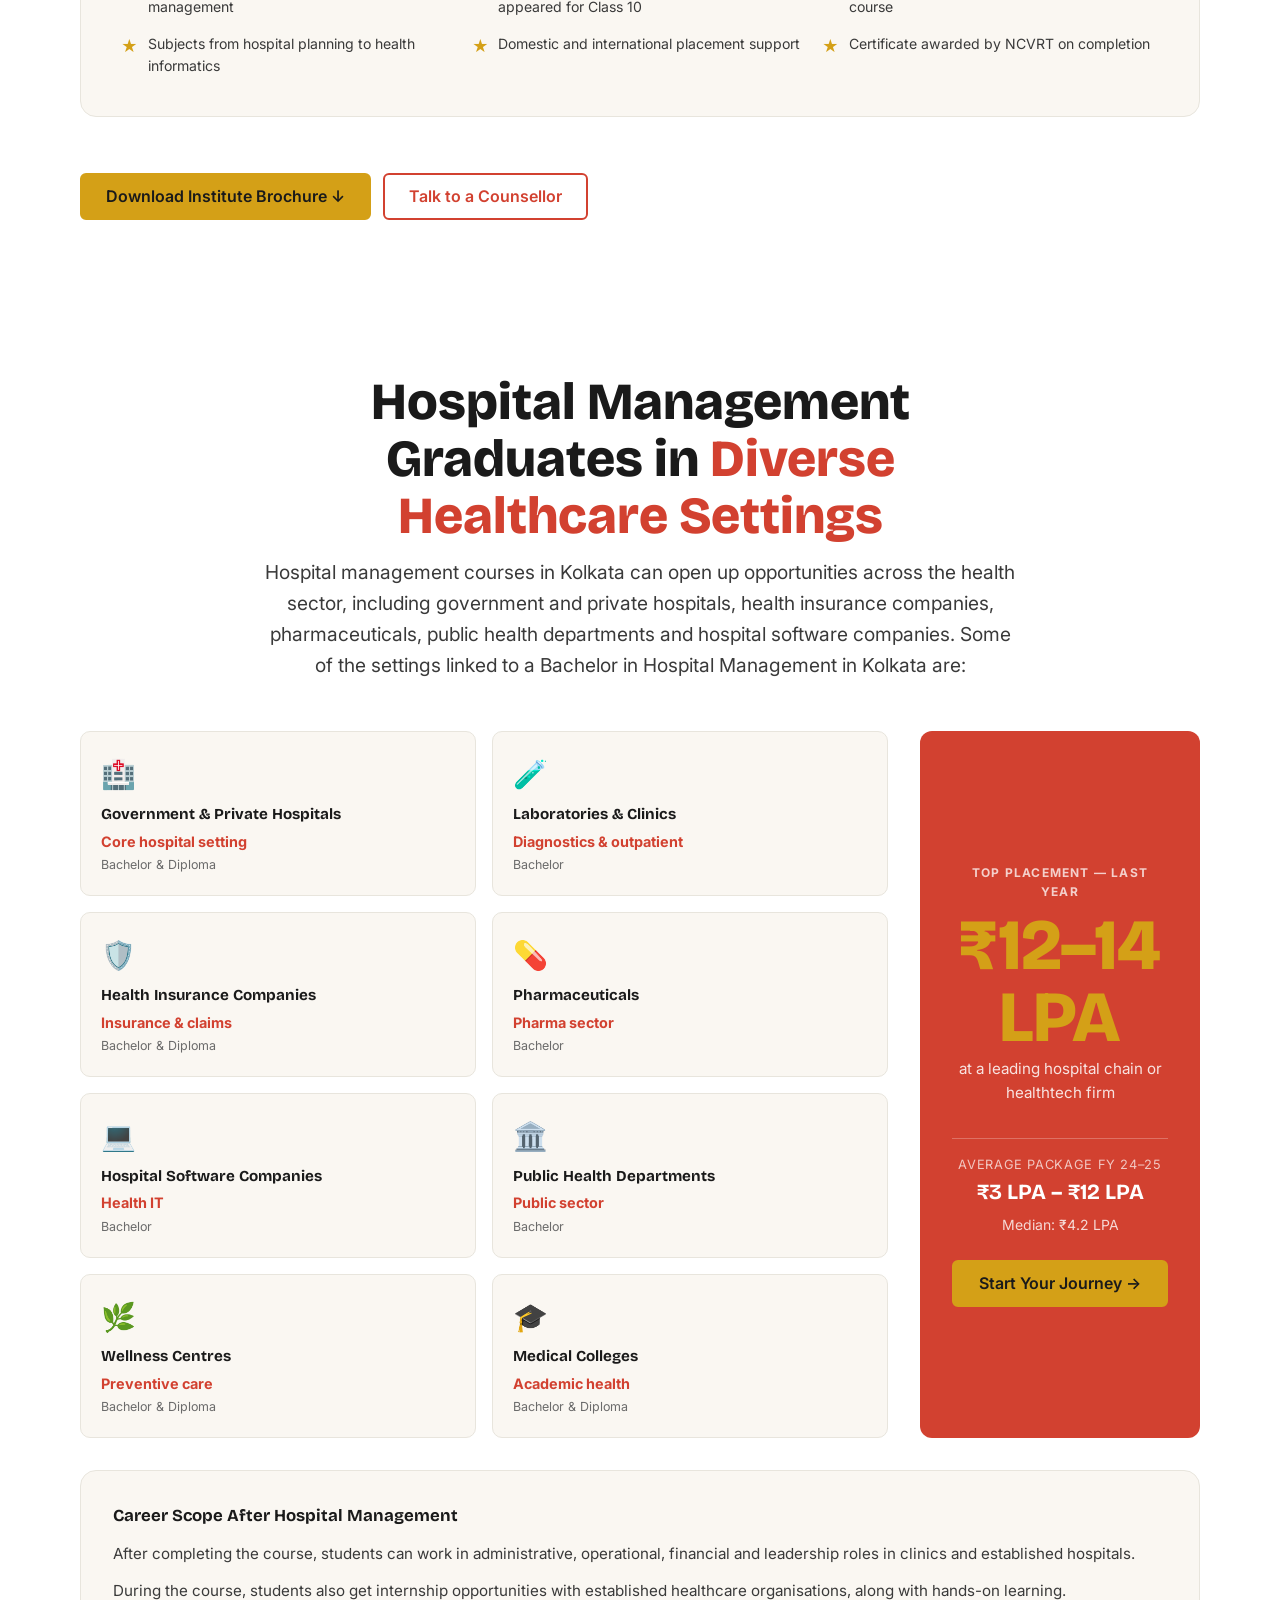
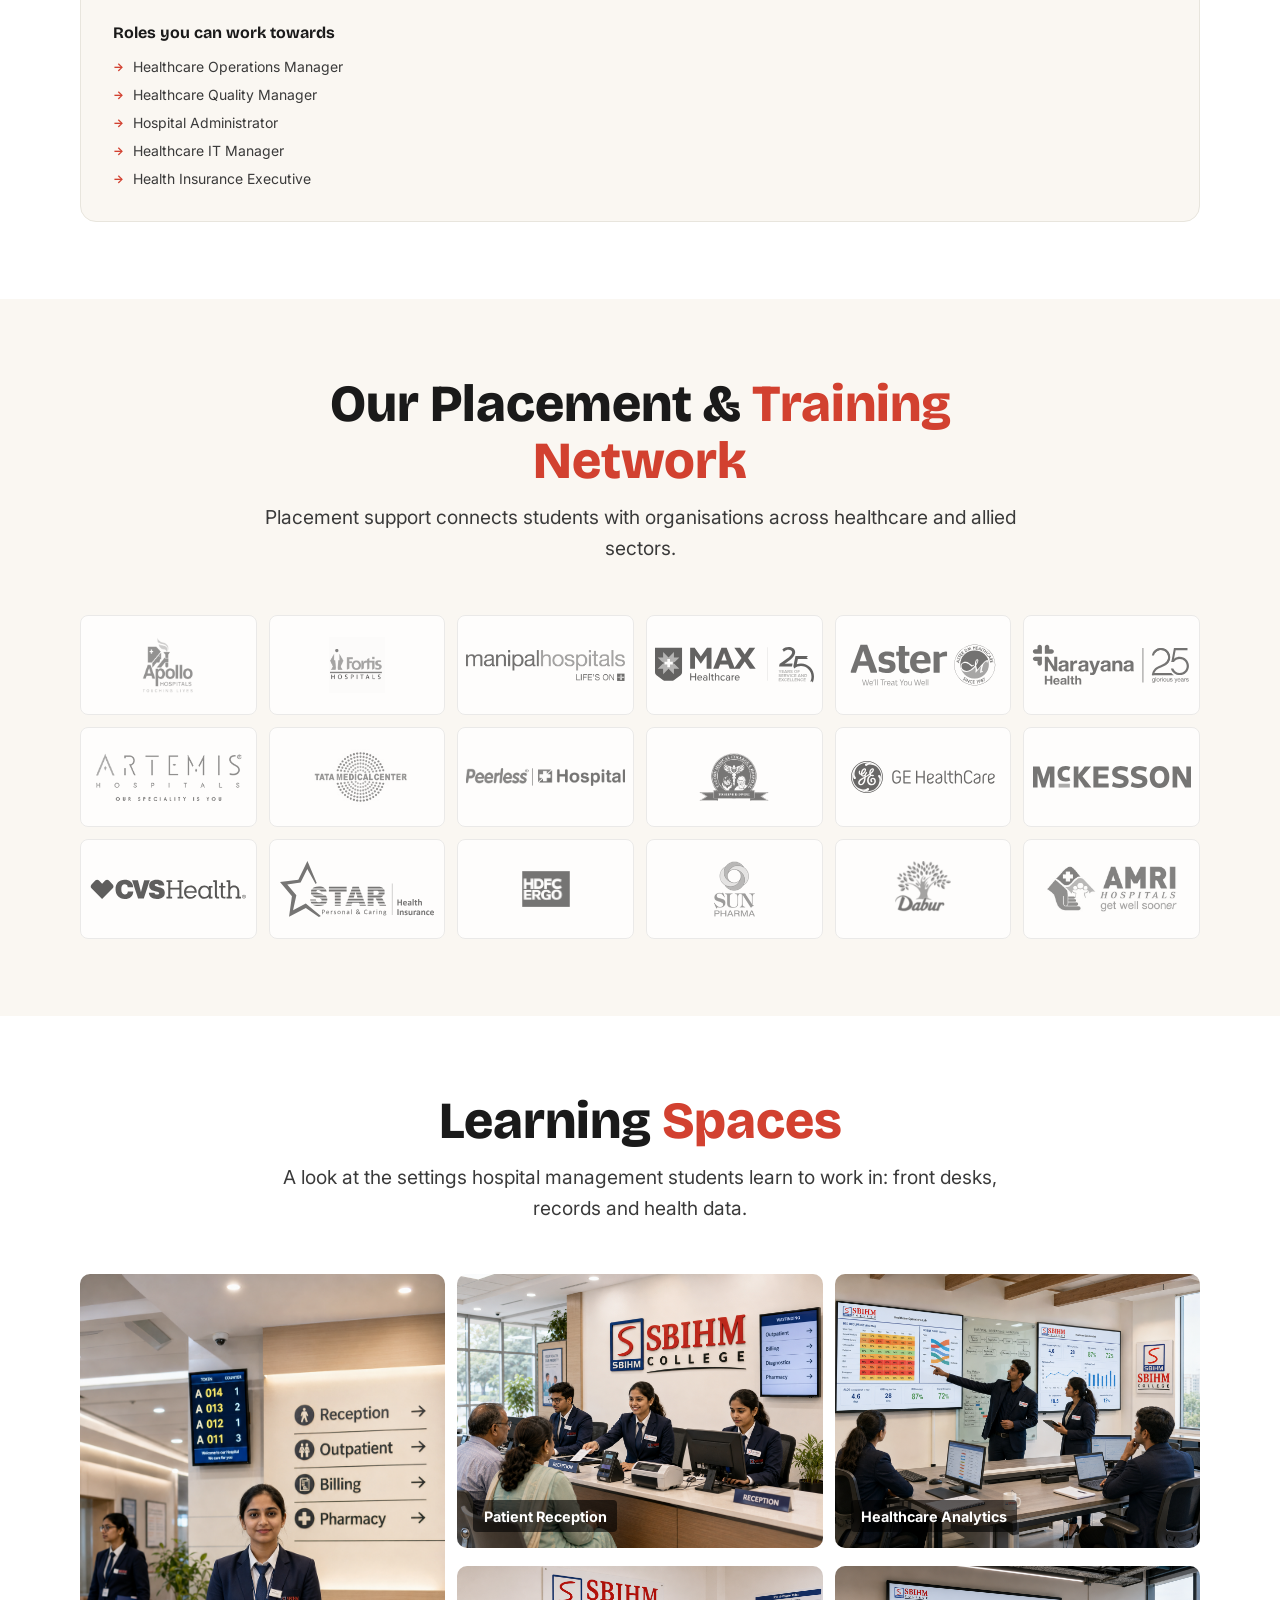
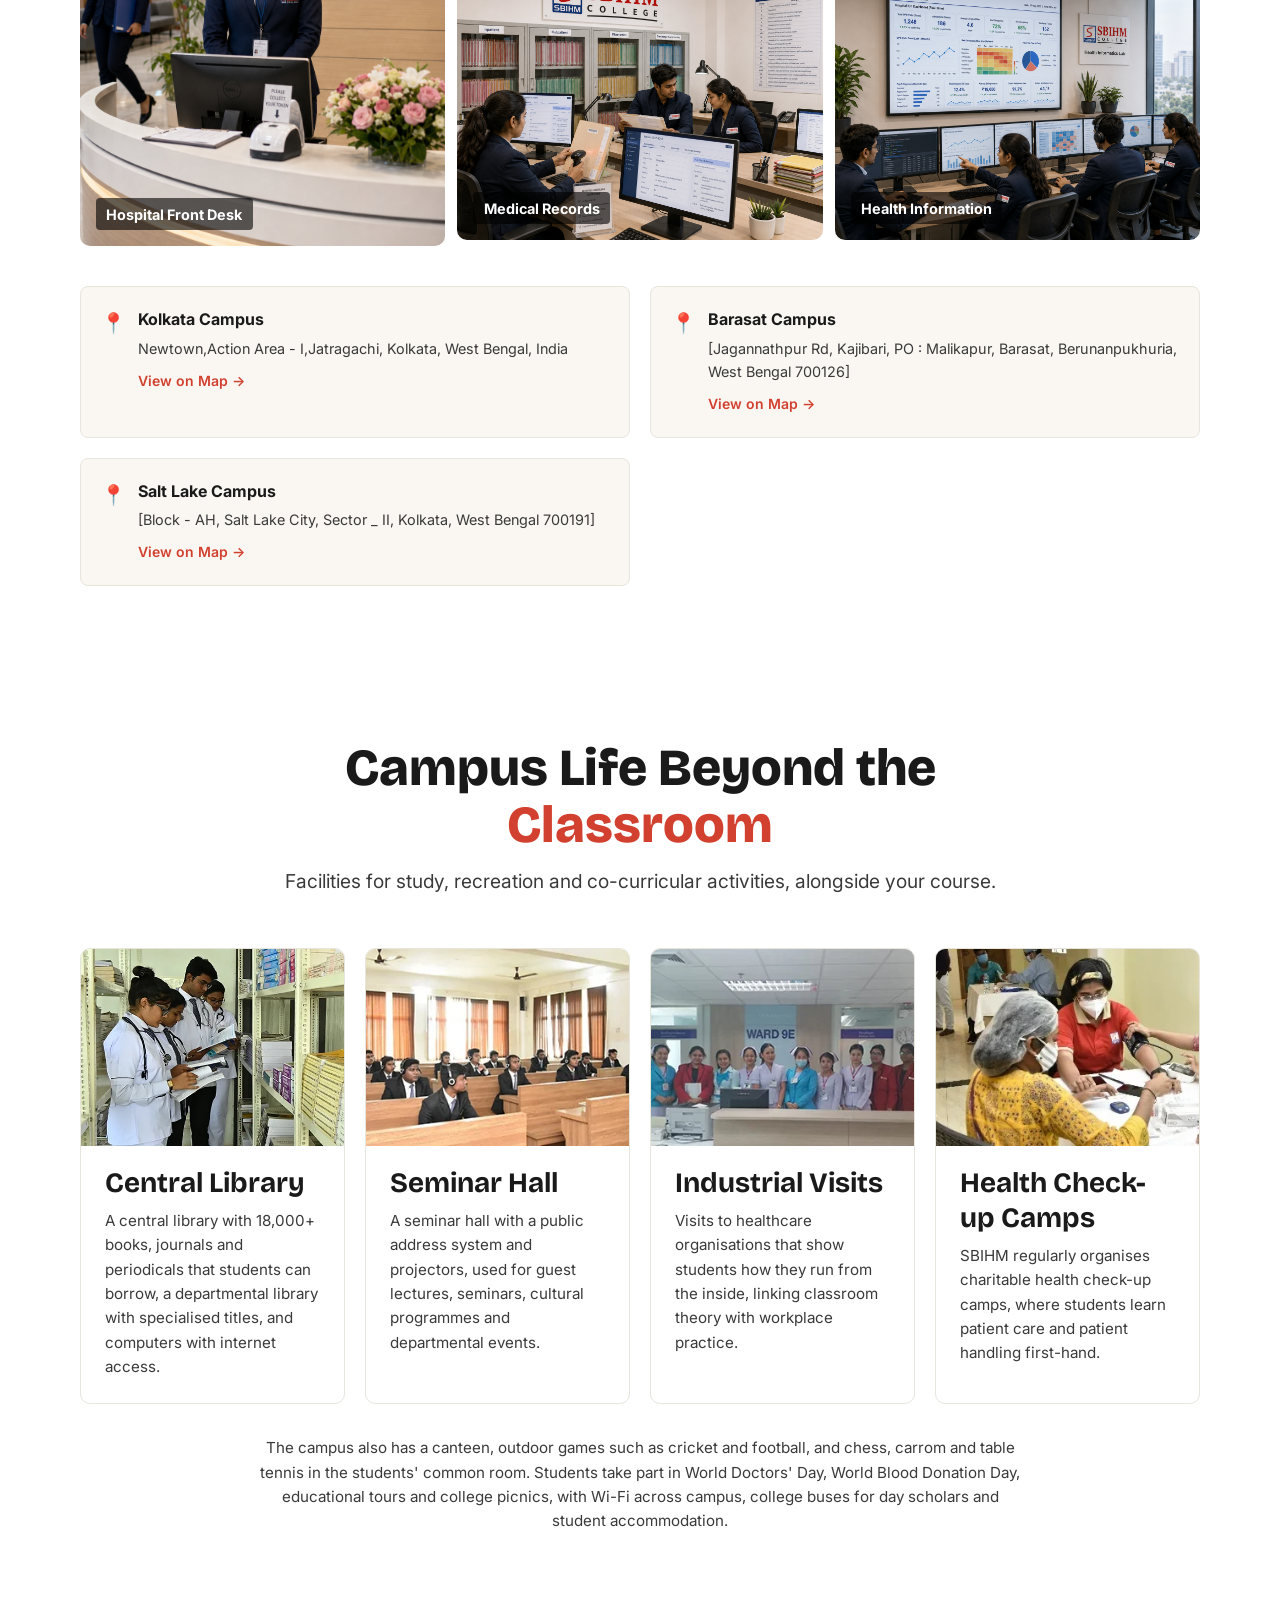
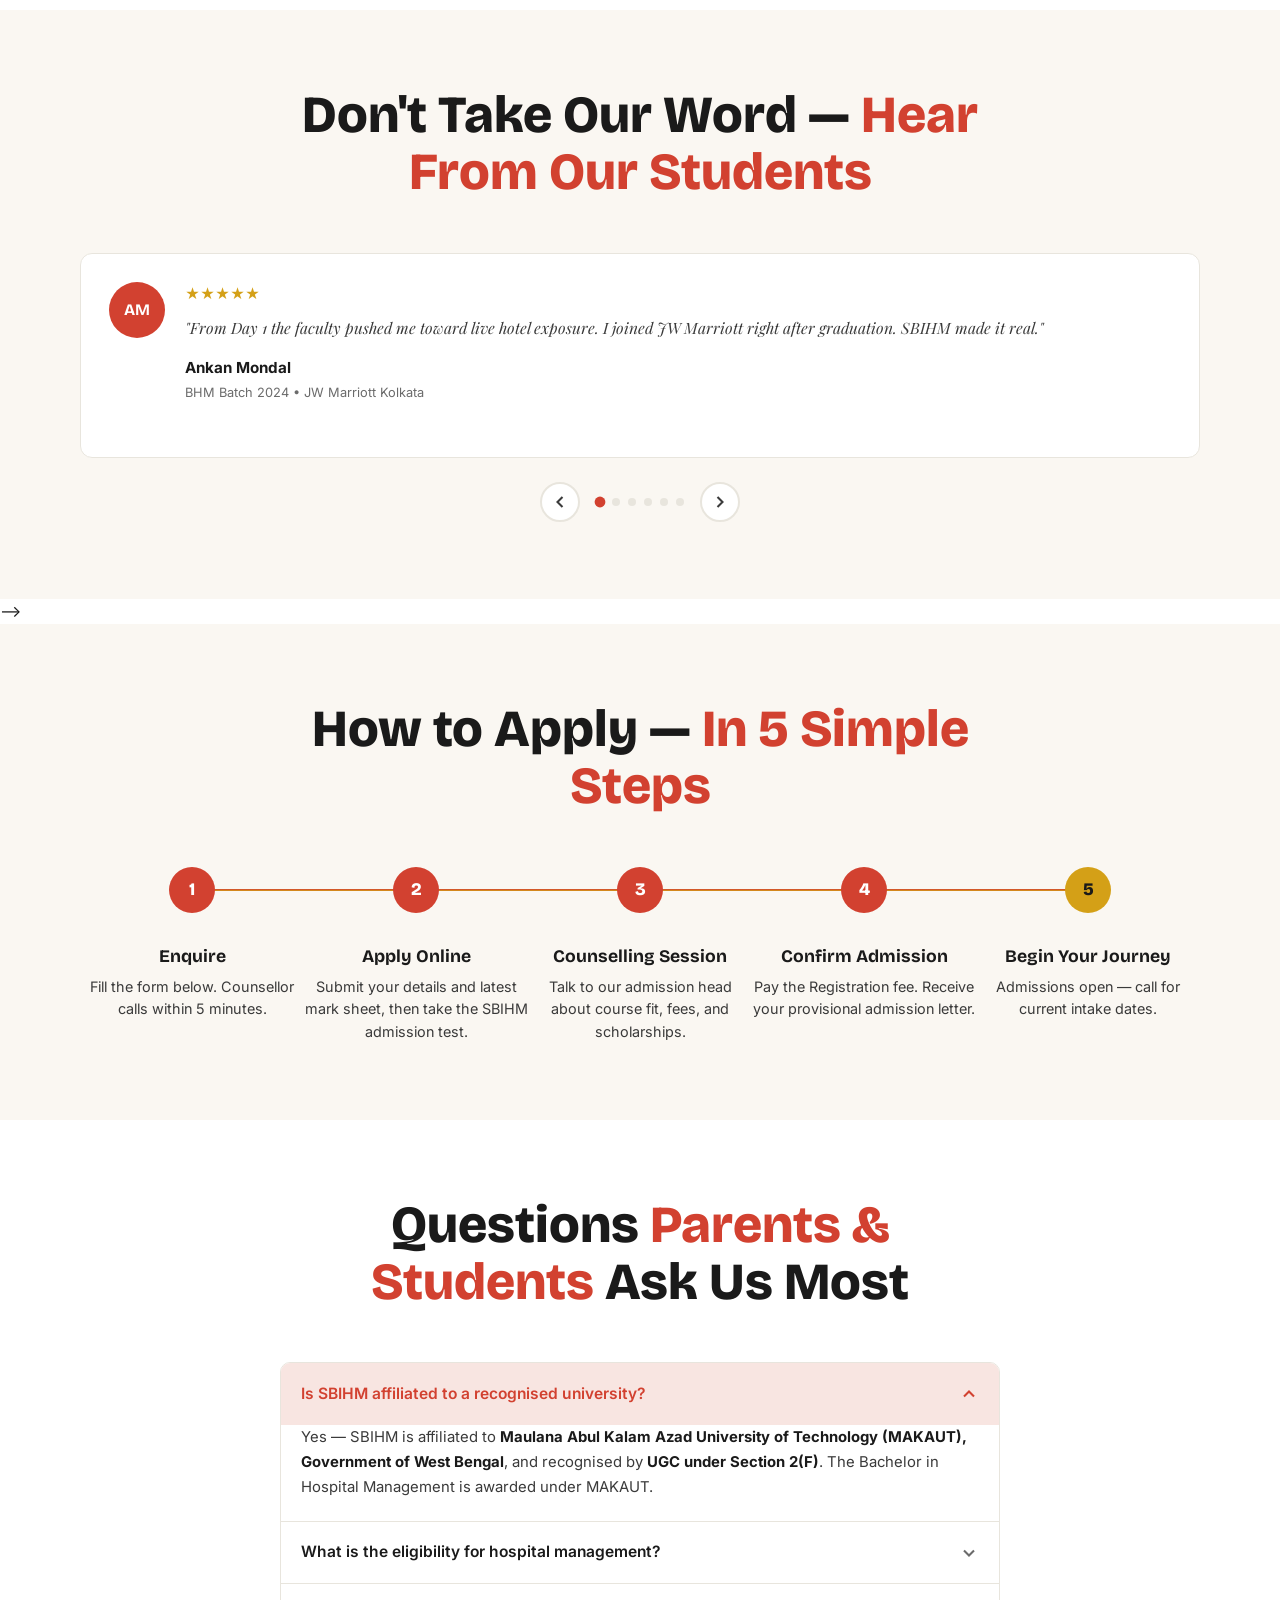
==== commit c559e140: "Fees section excluded" ====
--- a/index.html
+++ b/index.html
@@ -1800,7 +1800,7 @@
     </section>
 
     <!-- ===== SECTION 13: Fees & Scholarships ===== -->
-    <section class="section" id="fees" aria-labelledby="fees-headline">
+    <!-- <section class="section" id="fees" aria-labelledby="fees-headline">
       <div class="container">
         <div class="section__header">
           <h2 class="section__title" id="fees-headline">
@@ -1812,10 +1812,10 @@
         </div>
 
         <!-- 3-course fee cards -->
-        <div class="fees-courses-grid">
+        <!-- <div class="fees-courses-grid"> -->
 
           <!-- BHM -->
-          <div class="fees-course-card">
+          <!-- <div class="fees-course-card">
             <div class="fees-course-card__header">
               <span class="fees-course-card__label">Bachelor's Programme</span>
               <span class="fees-course-card__name">Hospital Management</span>
@@ -1846,10 +1846,10 @@
             <div class="fees-course-card__footer">
               <a href="#apply" class="fees-course-card__cta">Get Bachelor's Fee Details →</a>
             </div>
-          </div>
+          </div> -->
 
           <!-- Master's -->
-          <div class="fees-course-card">
+          <!-- <div class="fees-course-card">
             <div class="fees-course-card__header fees-course-card__header--dark">
               <span class="fees-course-card__label">Master's / MBA Programme</span>
               <span class="fees-course-card__name">Hospital &amp; Health Care Mgmt</span>
@@ -1880,10 +1880,10 @@
             <div class="fees-course-card__footer">
               <a href="#apply" class="fees-course-card__cta">Get Master's / MBA Fee Details →</a>
             </div>
-          </div>
+          </div> -->
 
           <!-- MBA -->
-          <div class="fees-course-card">
+          <!-- <div class="fees-course-card">
             <div class="fees-course-card__header fees-course-card__header--gold">
               <span class="fees-course-card__label">MBA Route</span>
               <span class="fees-course-card__name">Same as Master's</span>
@@ -1914,10 +1914,10 @@
             <div class="fees-course-card__footer">
               <a href="#apply" class="fees-course-card__cta">Ask About the MBA Route →</a>
             </div>
-          </div>
+          </div> -->
 
           <!-- Diploma -->
-          <div class="fees-course-card">
+          <!-- <div class="fees-course-card">
             <div class="fees-course-card__header fees-course-card__header--teal">
               <span class="fees-course-card__label">Diploma Programme</span>
               <span class="fees-course-card__name">Hospital Management</span>
@@ -1950,9 +1950,9 @@
             </div>
           </div>
 
-        </div>
-
-        <p class="fees-table__note">
+        </div> -->
+
+        <!-- <p class="fees-table__note">
           <svg class="icon icon--sm" viewBox="0 0 24 24" fill="none" stroke="currentColor" stroke-width="2"
             aria-hidden="true">
             <circle cx="12" cy="12" r="10" />
@@ -1960,10 +1960,10 @@
           </svg>
           All fees are indicative. Final amounts are confirmed at the counselling stage. We don't believe in hidden
           costs.
-        </p>
+        </p> -->
 
         <!-- Scholarships & Funding -->
-        <div class="fees-funding-wrap">
+        <!-- <div class="fees-funding-wrap">
           <h3 class="fees-funding-title">Scholarships &amp; Financial Aid</h3>
           <div class="funding-cards funding-cards--row">
             <article class="funding-card">
@@ -1982,11 +1982,11 @@
               <h3 class="funding-card__title">Education Loan Tie-ups</h3>
               <p class="funding-card__desc">SBI, HDFC, Axis, IDBI partnership. Full documentation support included.</p>
             </article>
-          </div>
-        </div>
-
-      </div>
-    </section>
+          </div> -->
+        <!-- </div> -->
+
+      <!-- </div> -->
+    <!-- </section> --> -->
 
     <!-- ===== SECTION 14: Admission Process ===== -->
     <section class="section section--cream" id="admission" aria-labelledby="admission-headline">
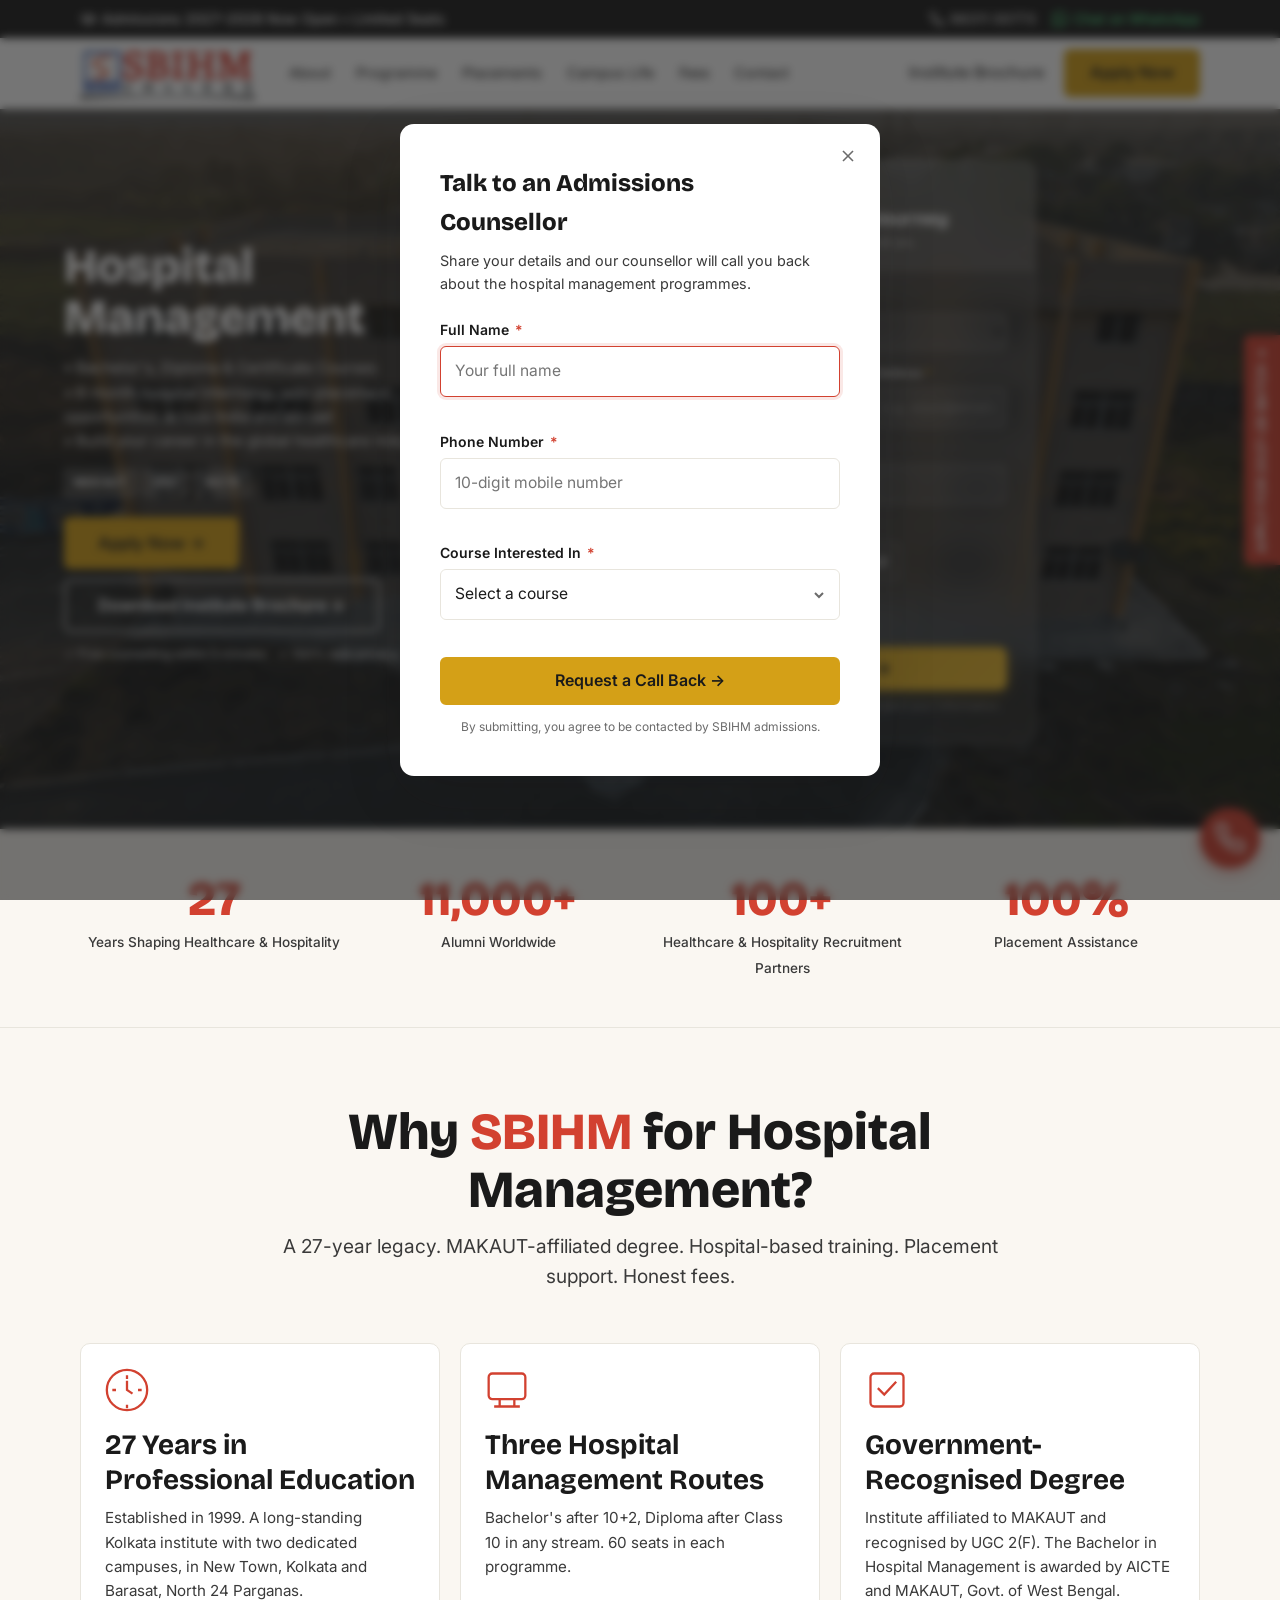
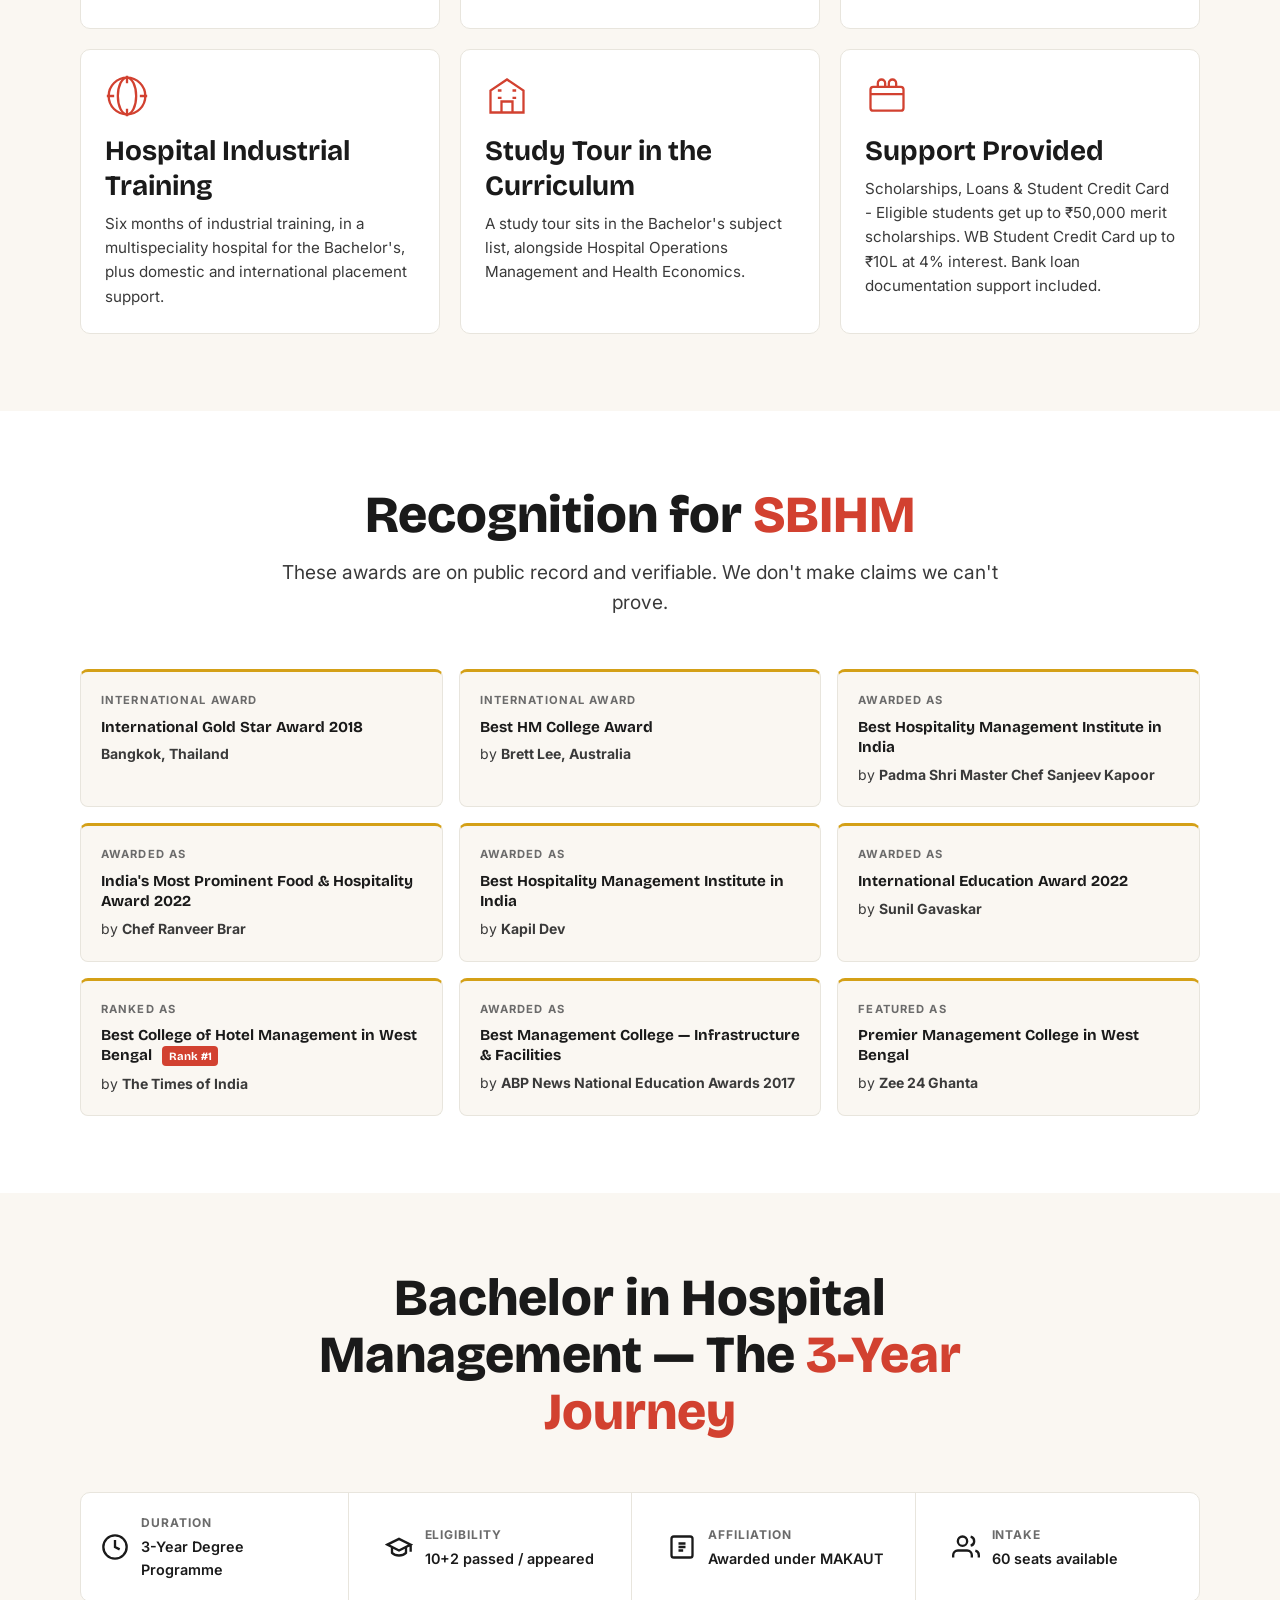
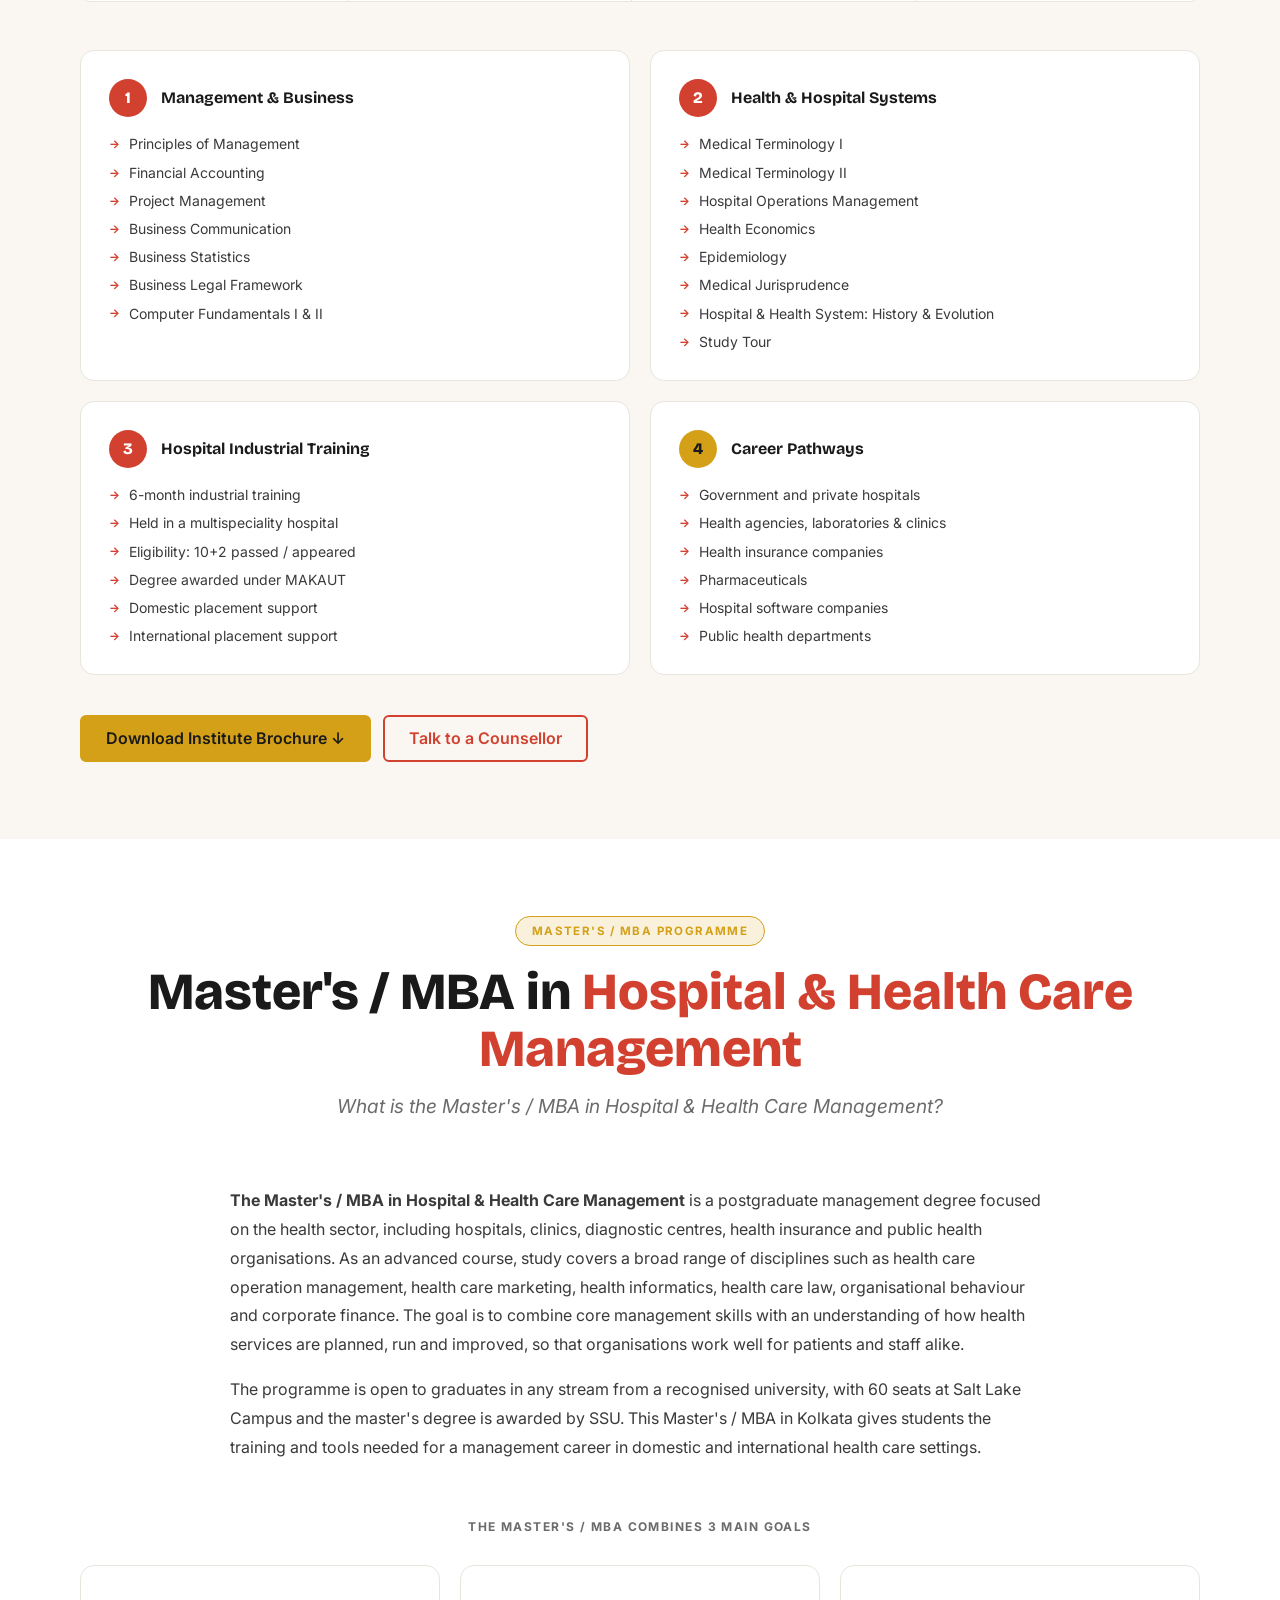
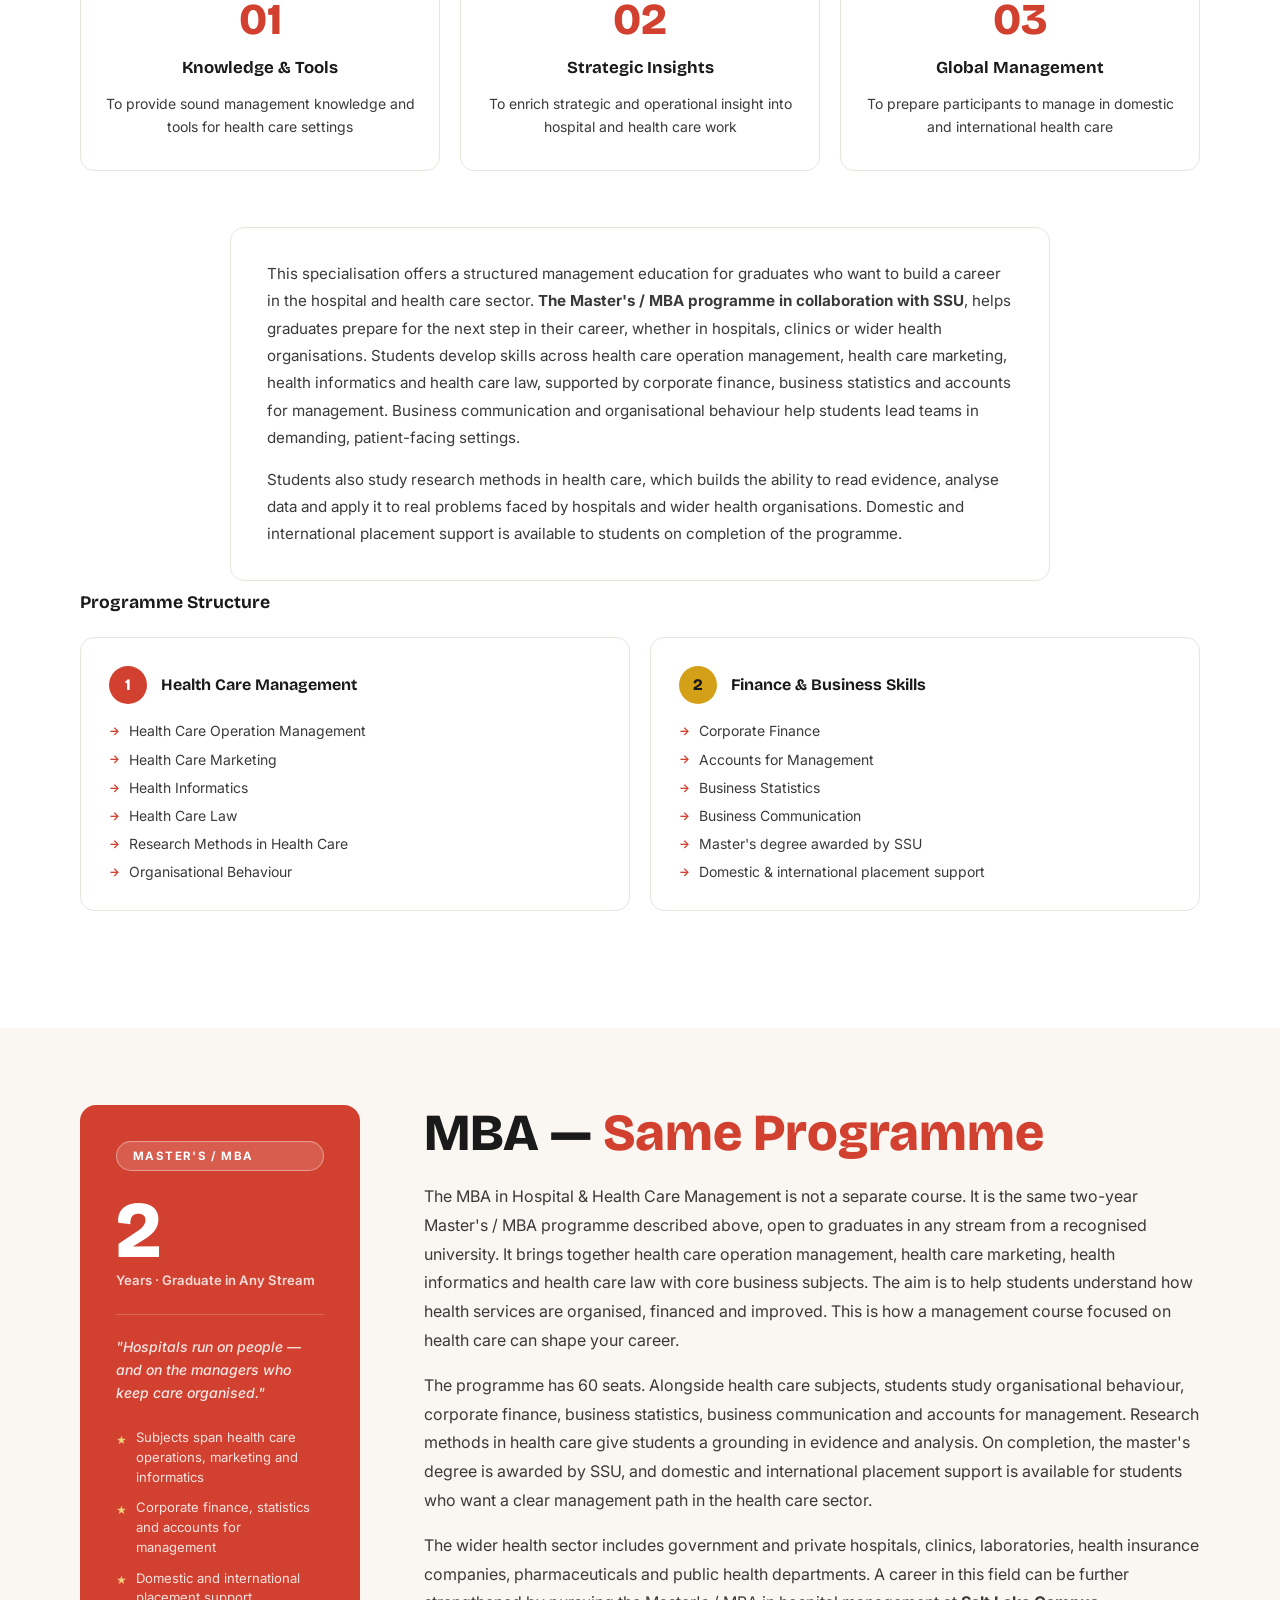
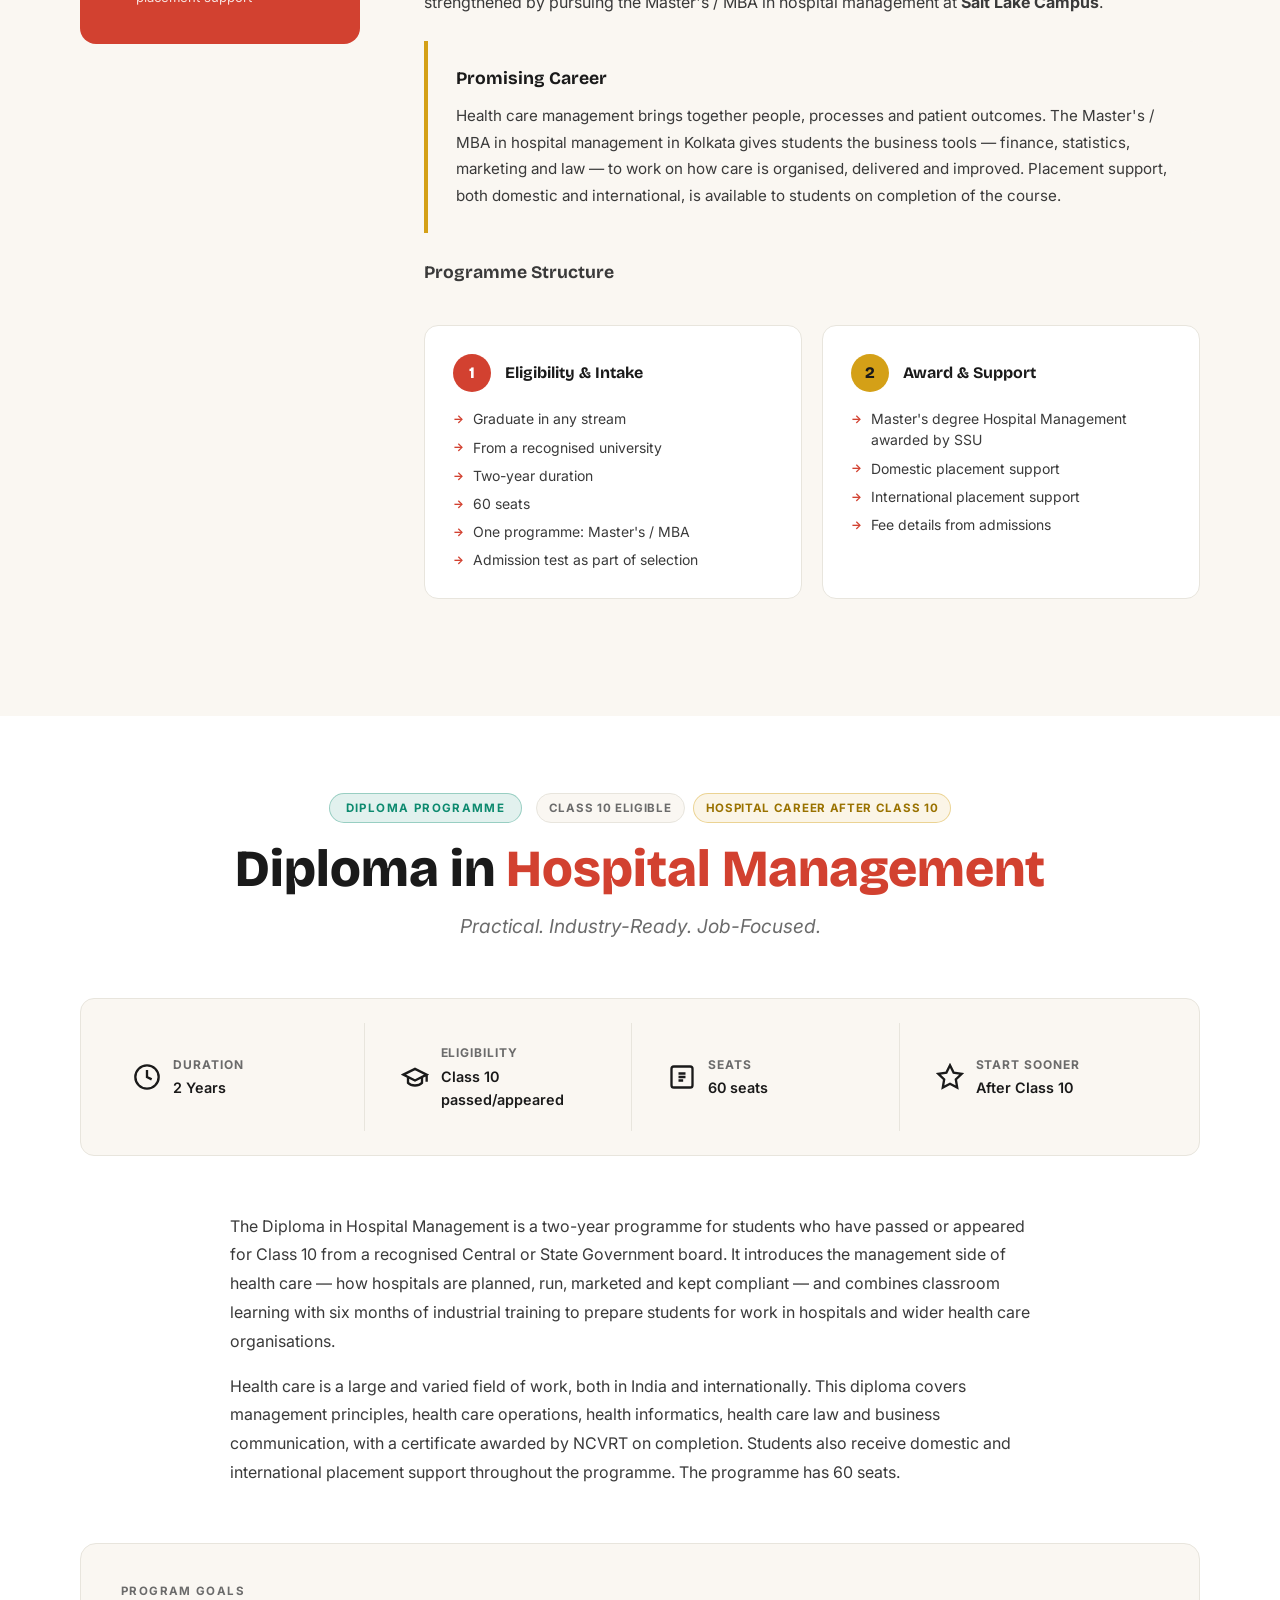
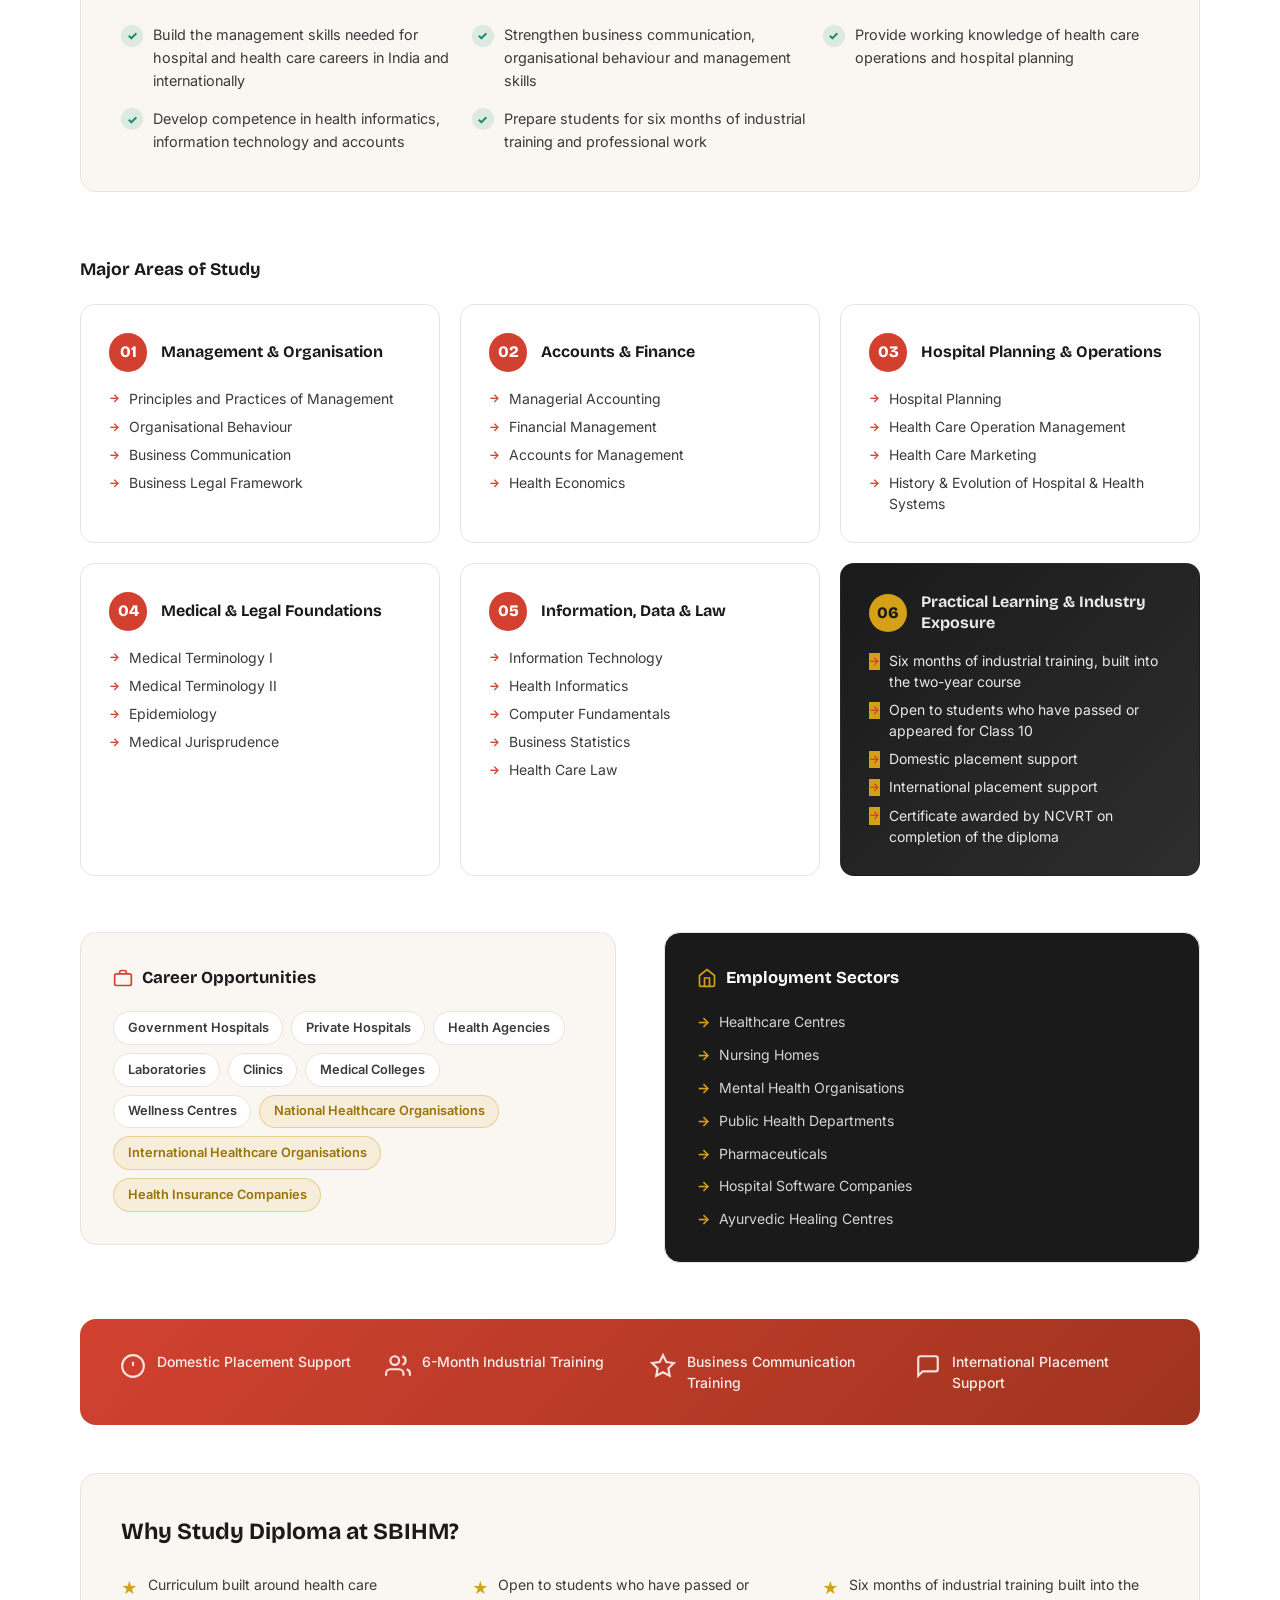
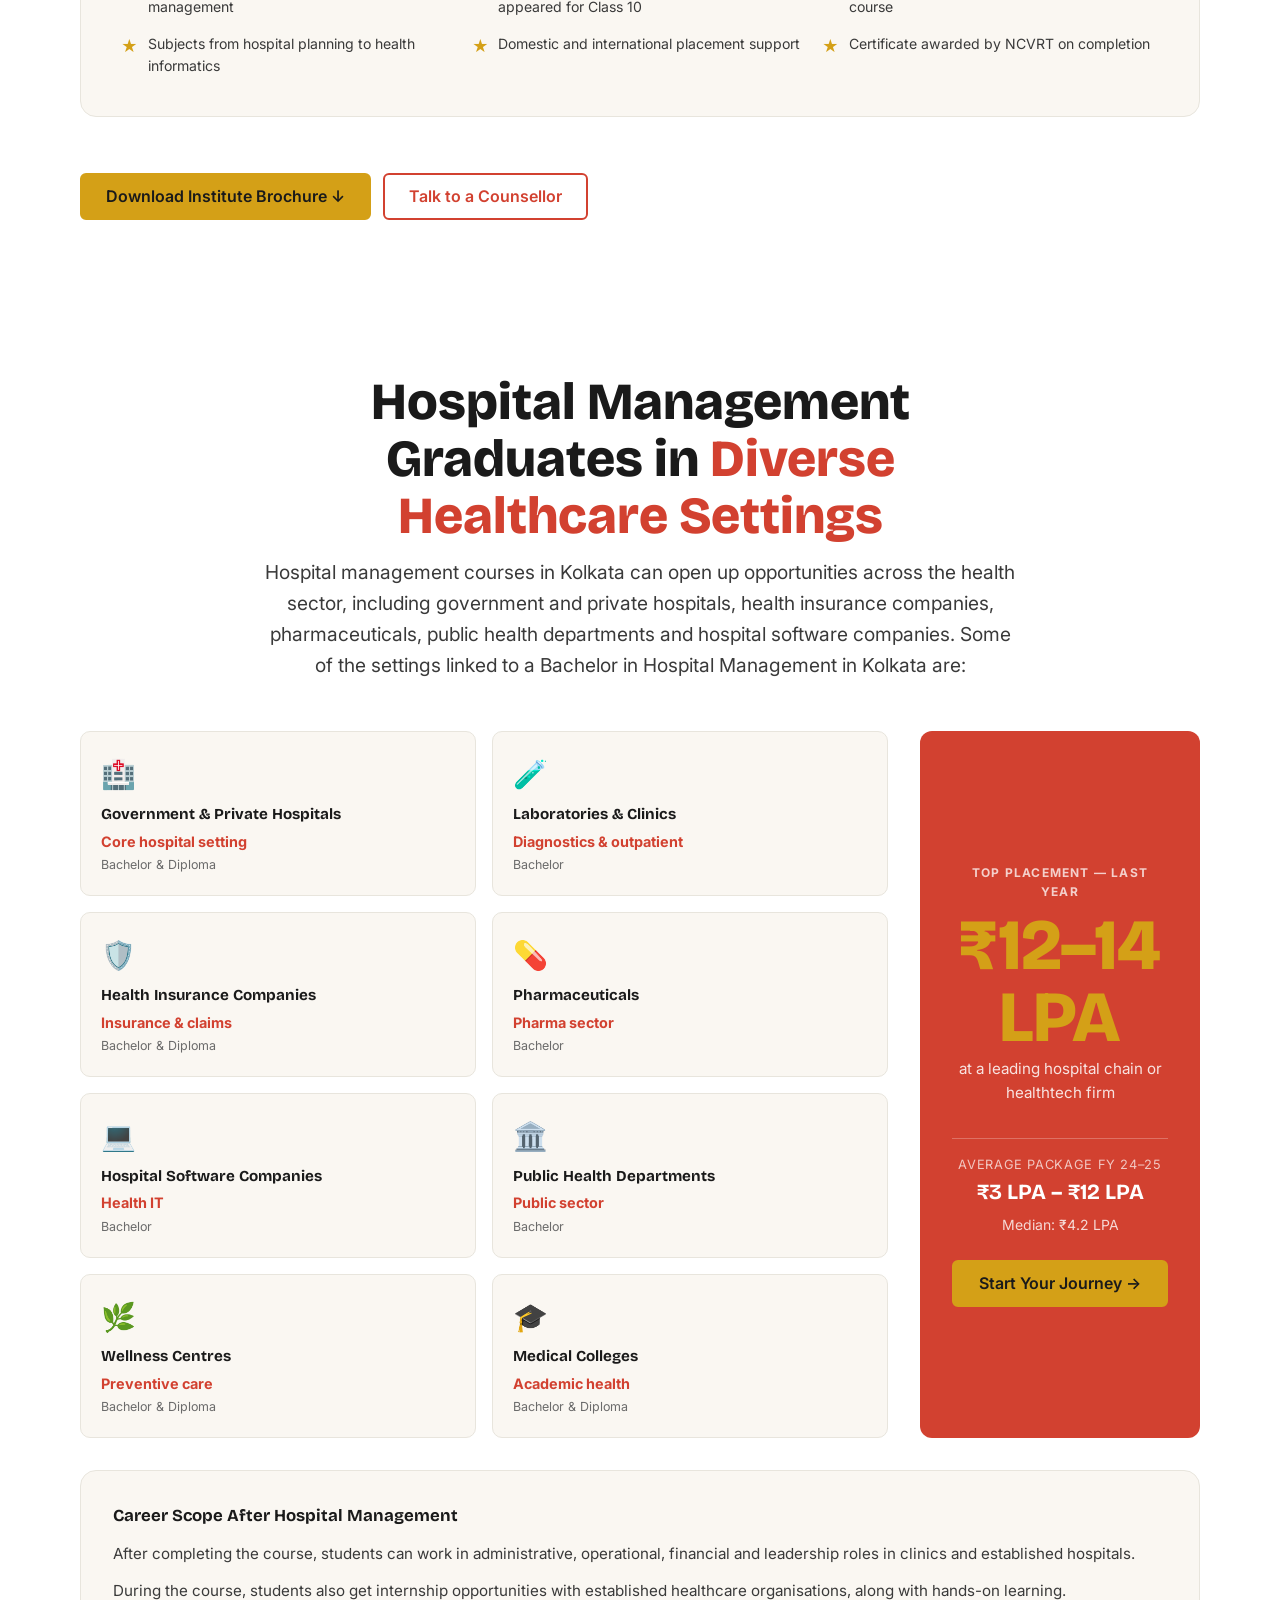
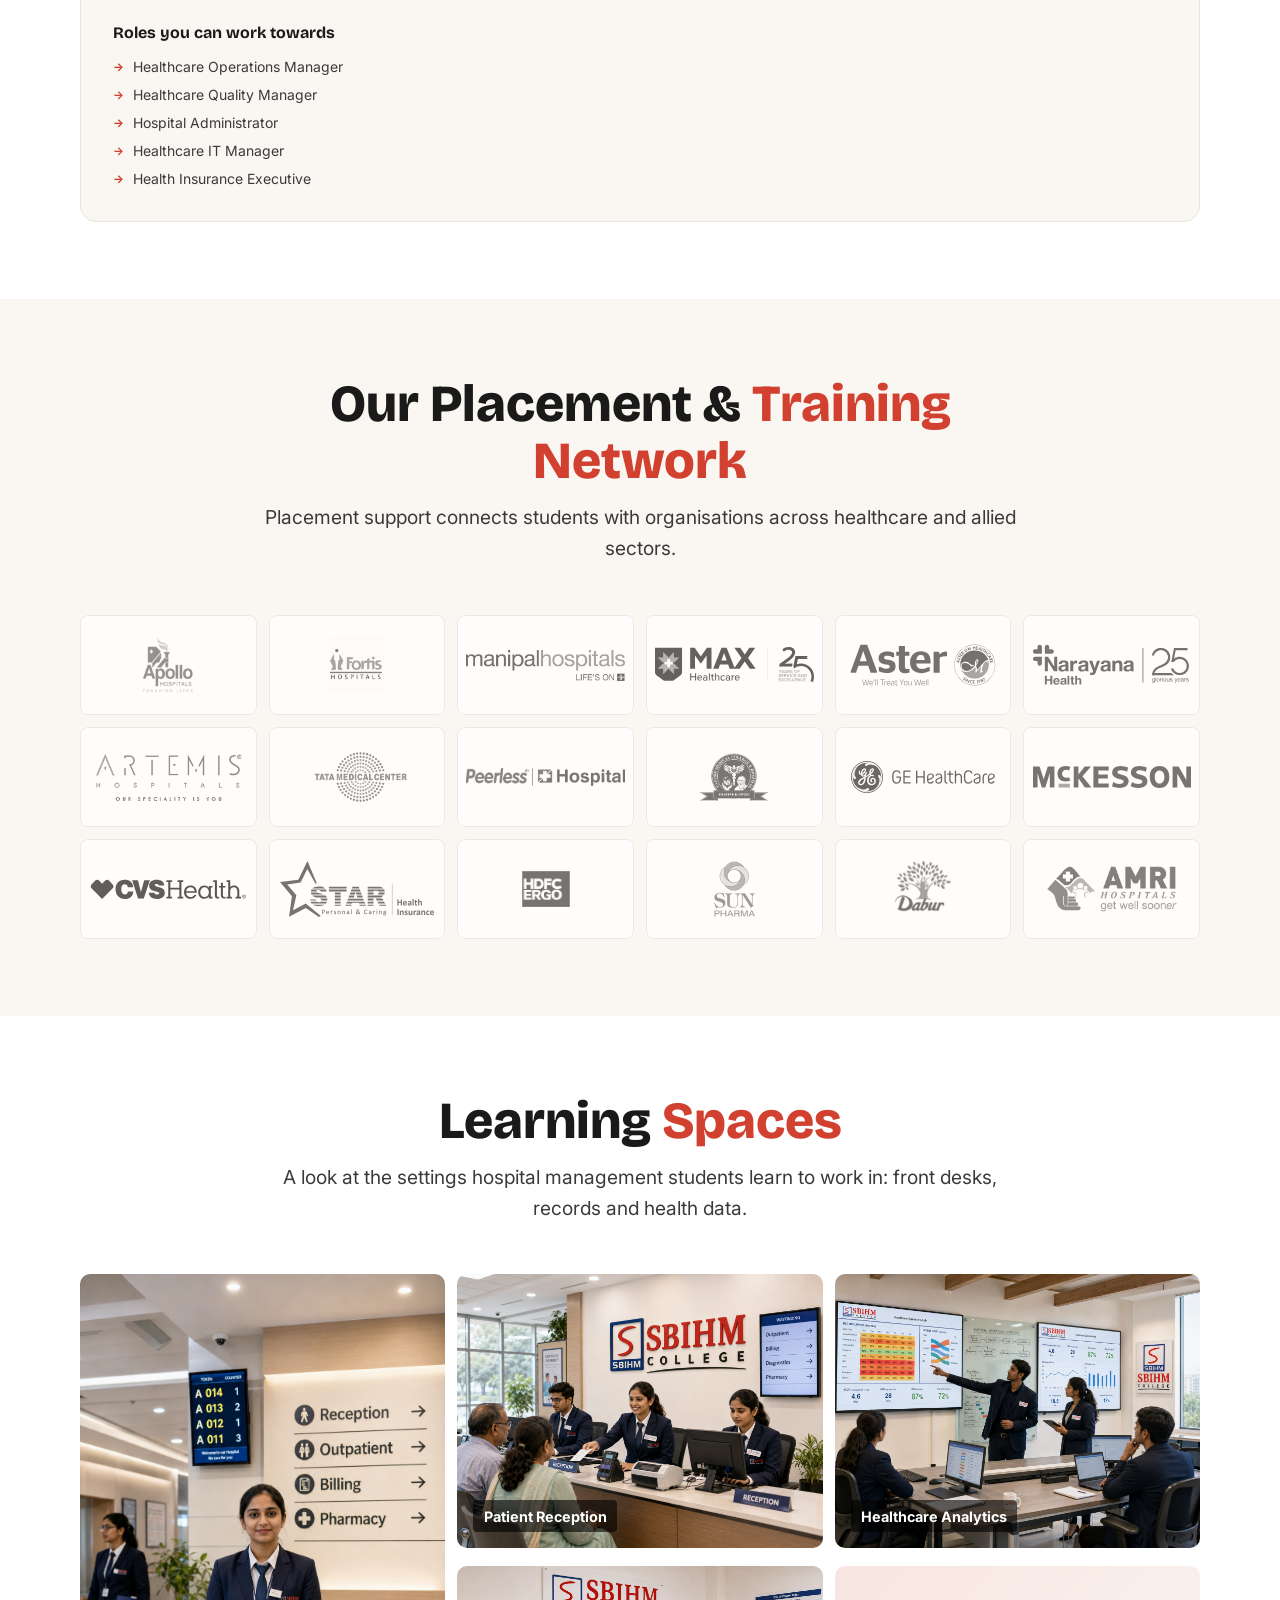
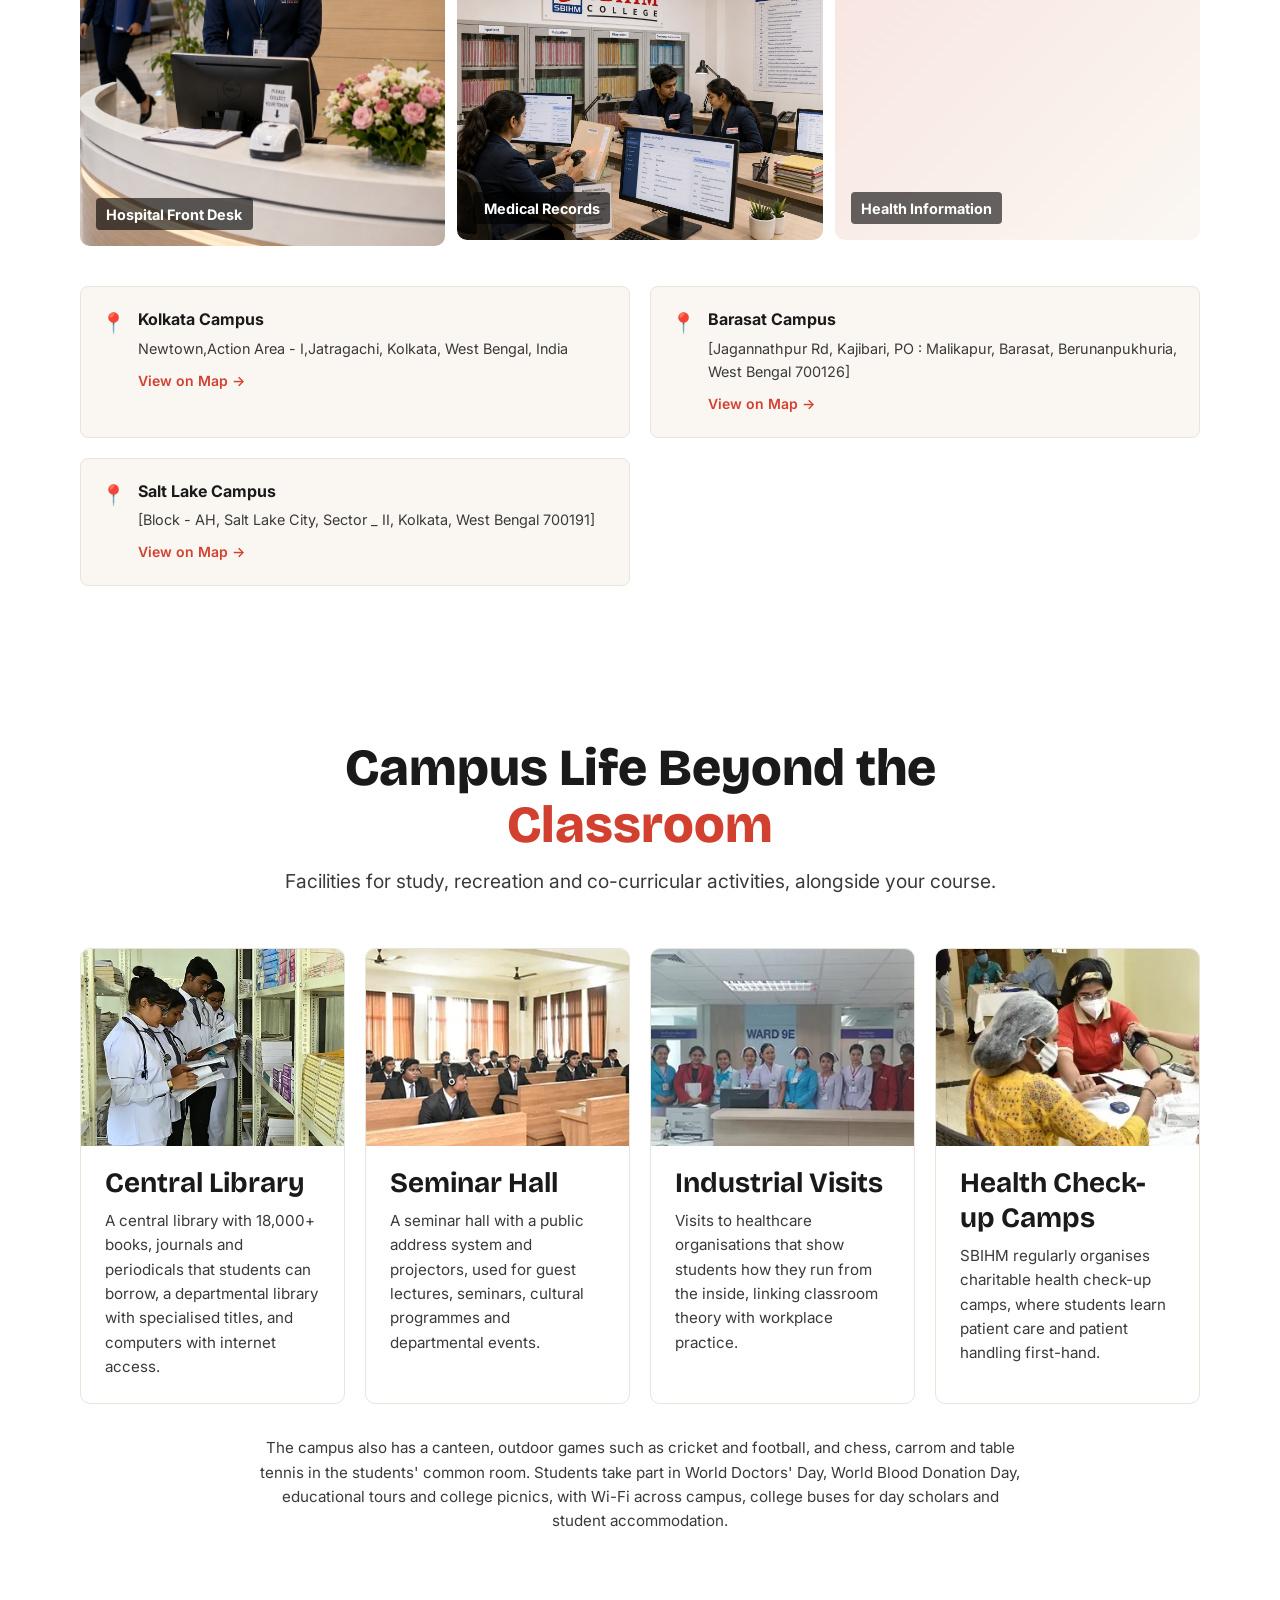
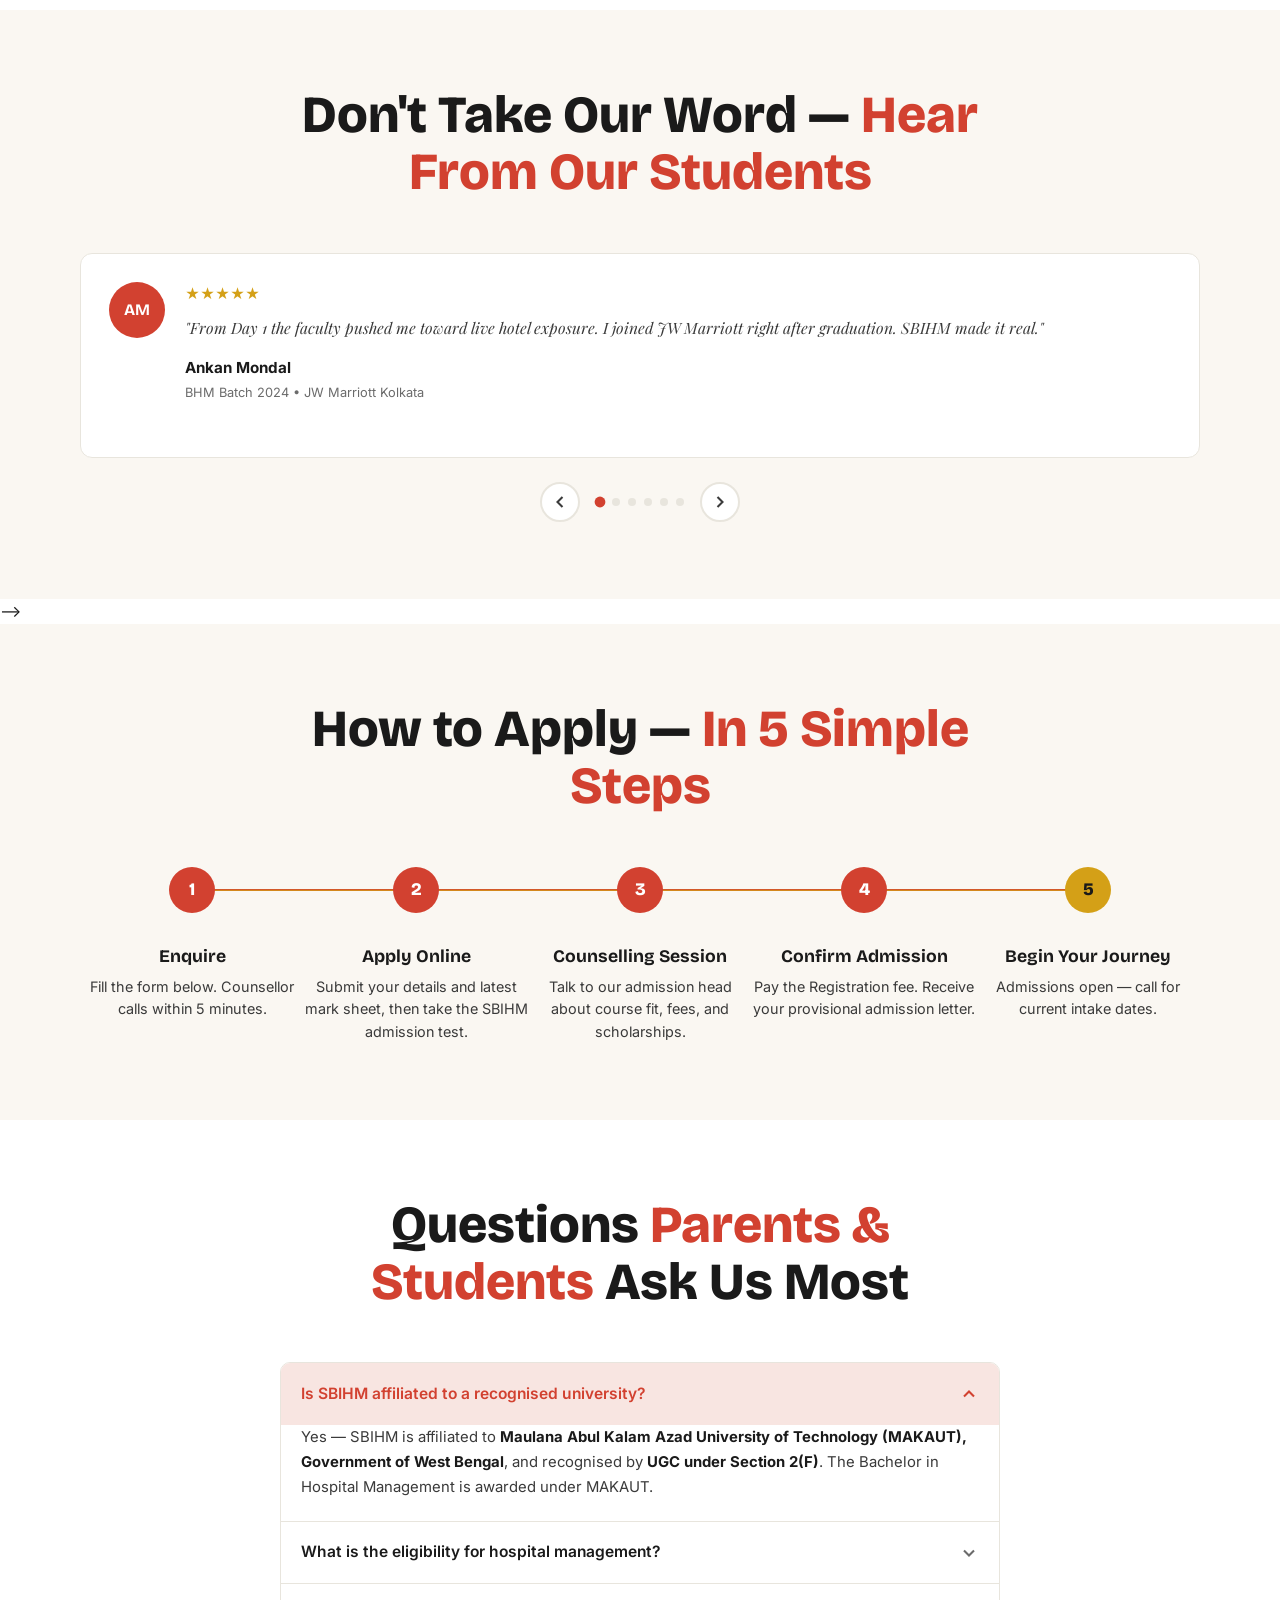
==== commit 03af6c98: "Address updated" ====
--- a/index.html
+++ b/index.html
@@ -2556,6 +2556,10 @@
               <p>
                 <strong>Barasat Campus</strong><br>
                 Jagannathpur Road, Kajibari, PO : Malikapur, PS: Duttapukur, Kolkata - 700126
+              </p>
+              <p>
+                <strong>Salt Lake Campus</strong><br>
+                Block - AH, Salt Lake City, Sector _ II, Kolkata, West Bengal 700191
               </p>
               <p>
                 <a href="tel:+919831100773" class="footer-address__link" data-track="phone_click">98311 00773</a>
